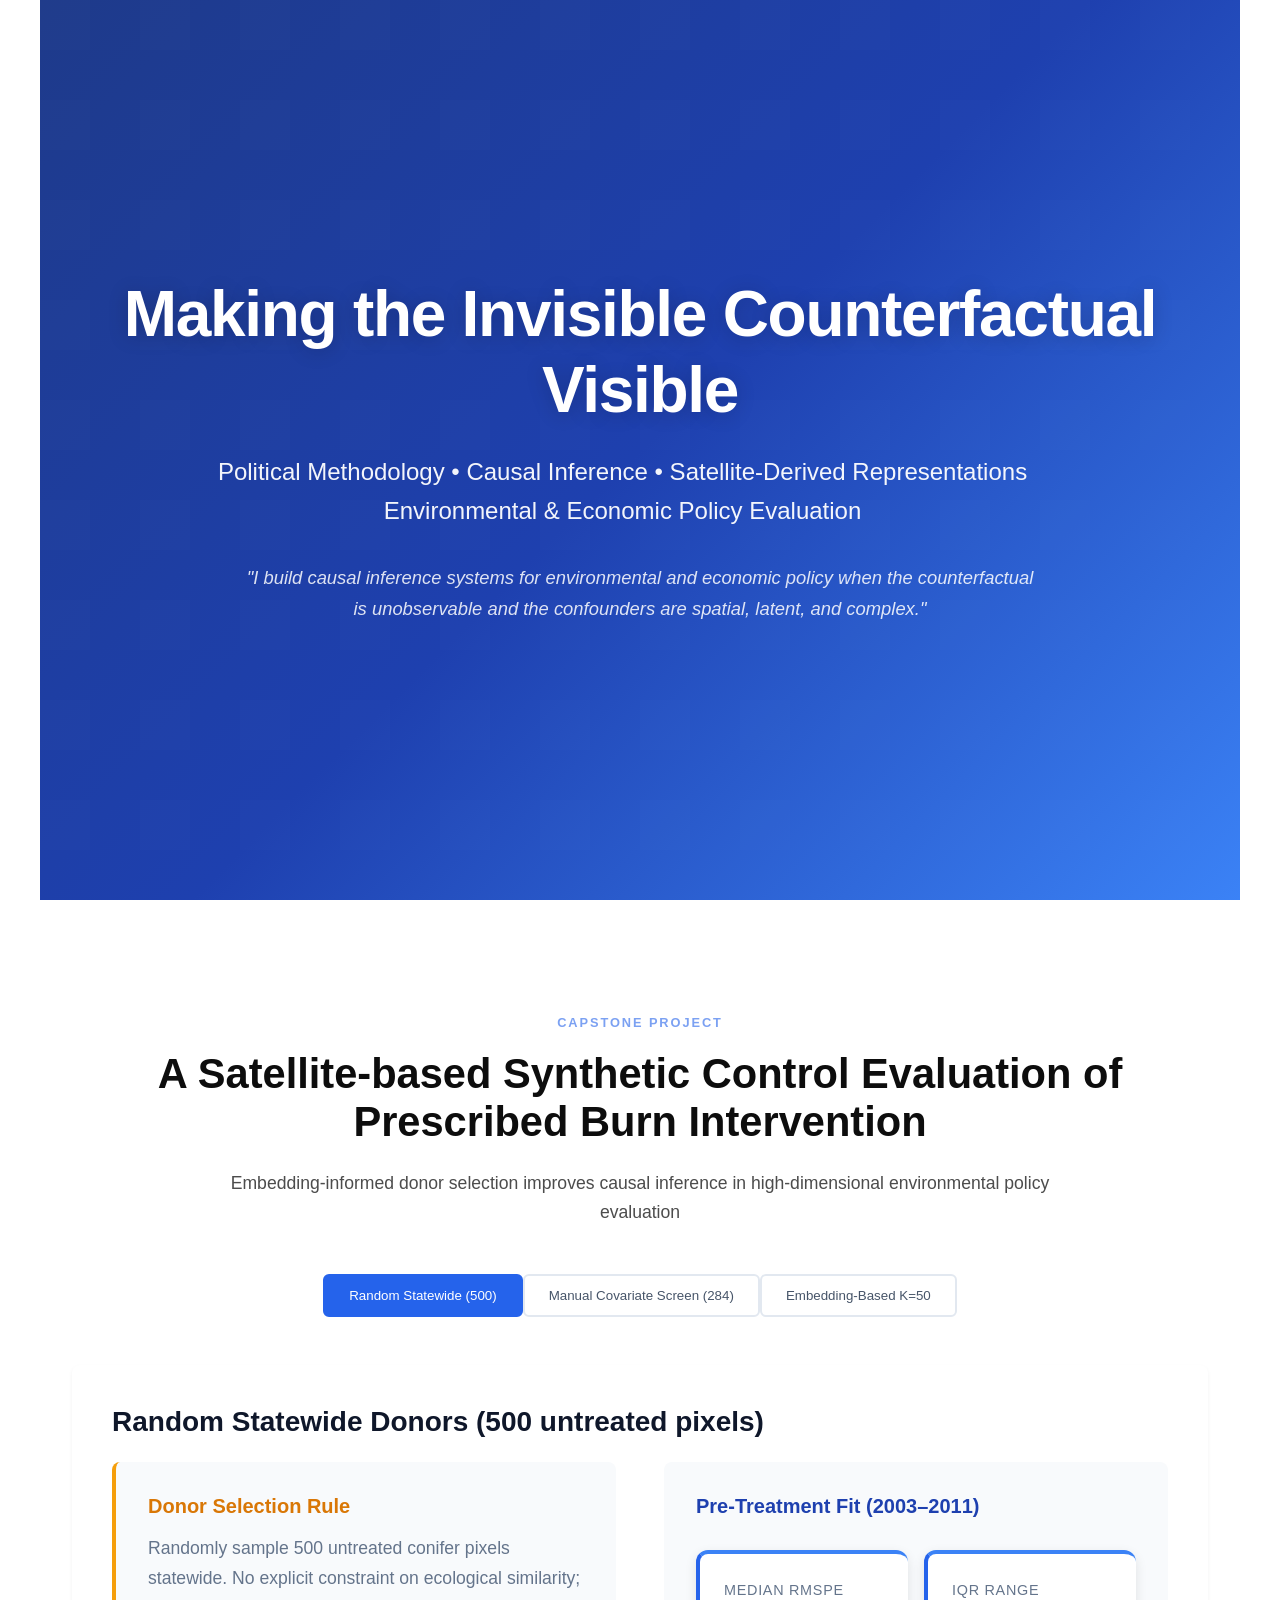
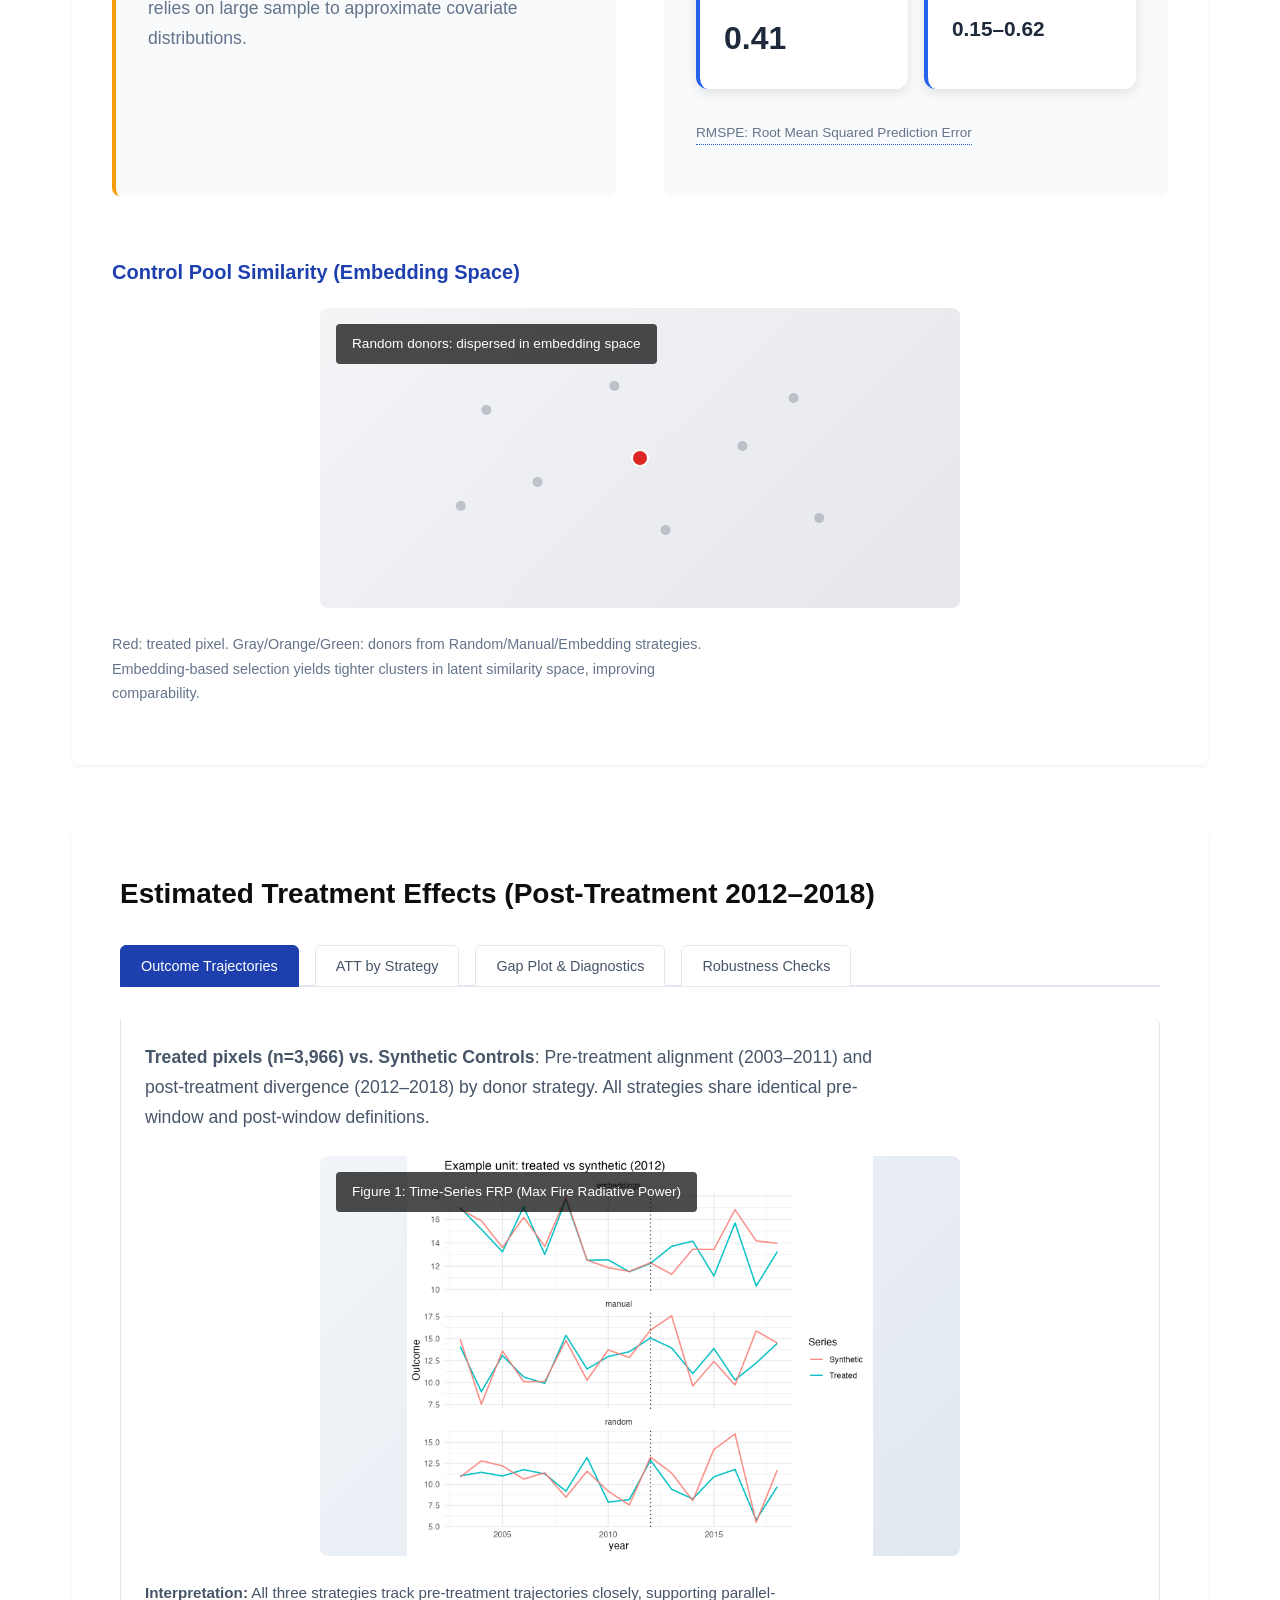
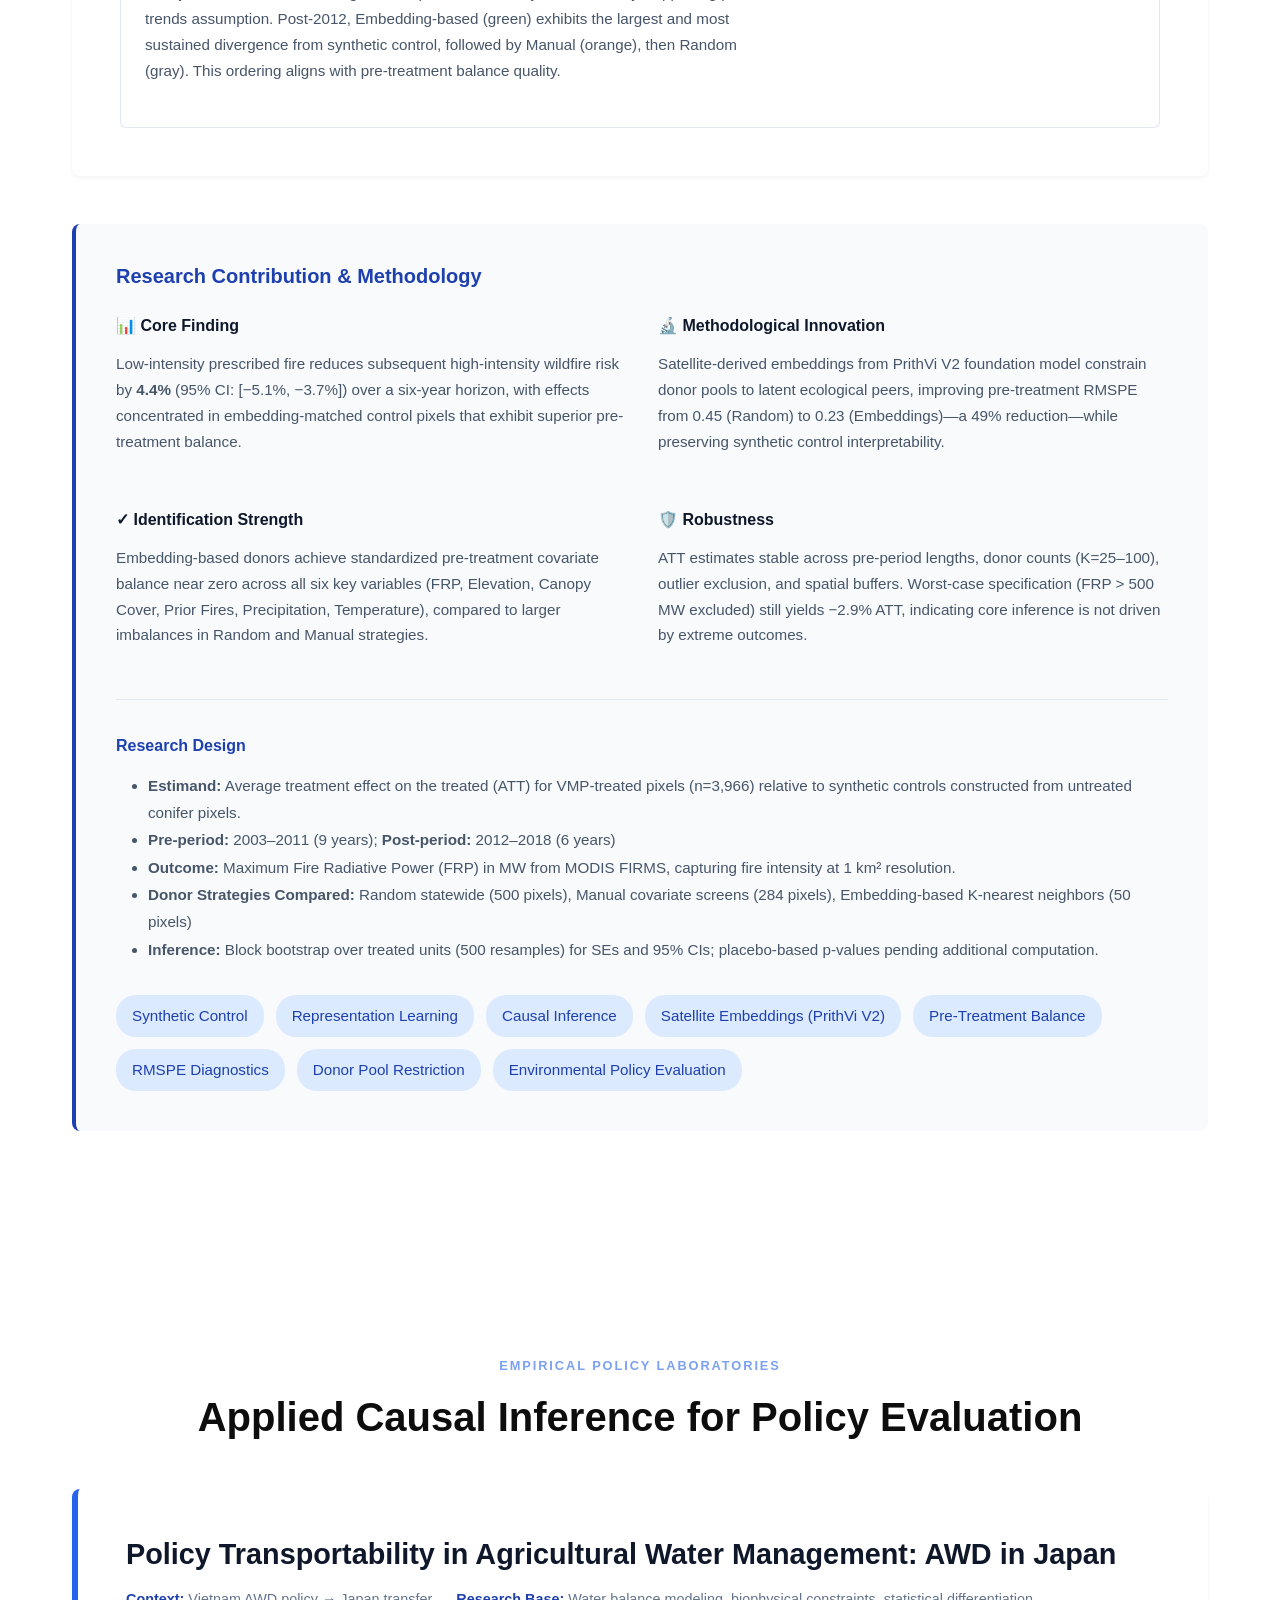
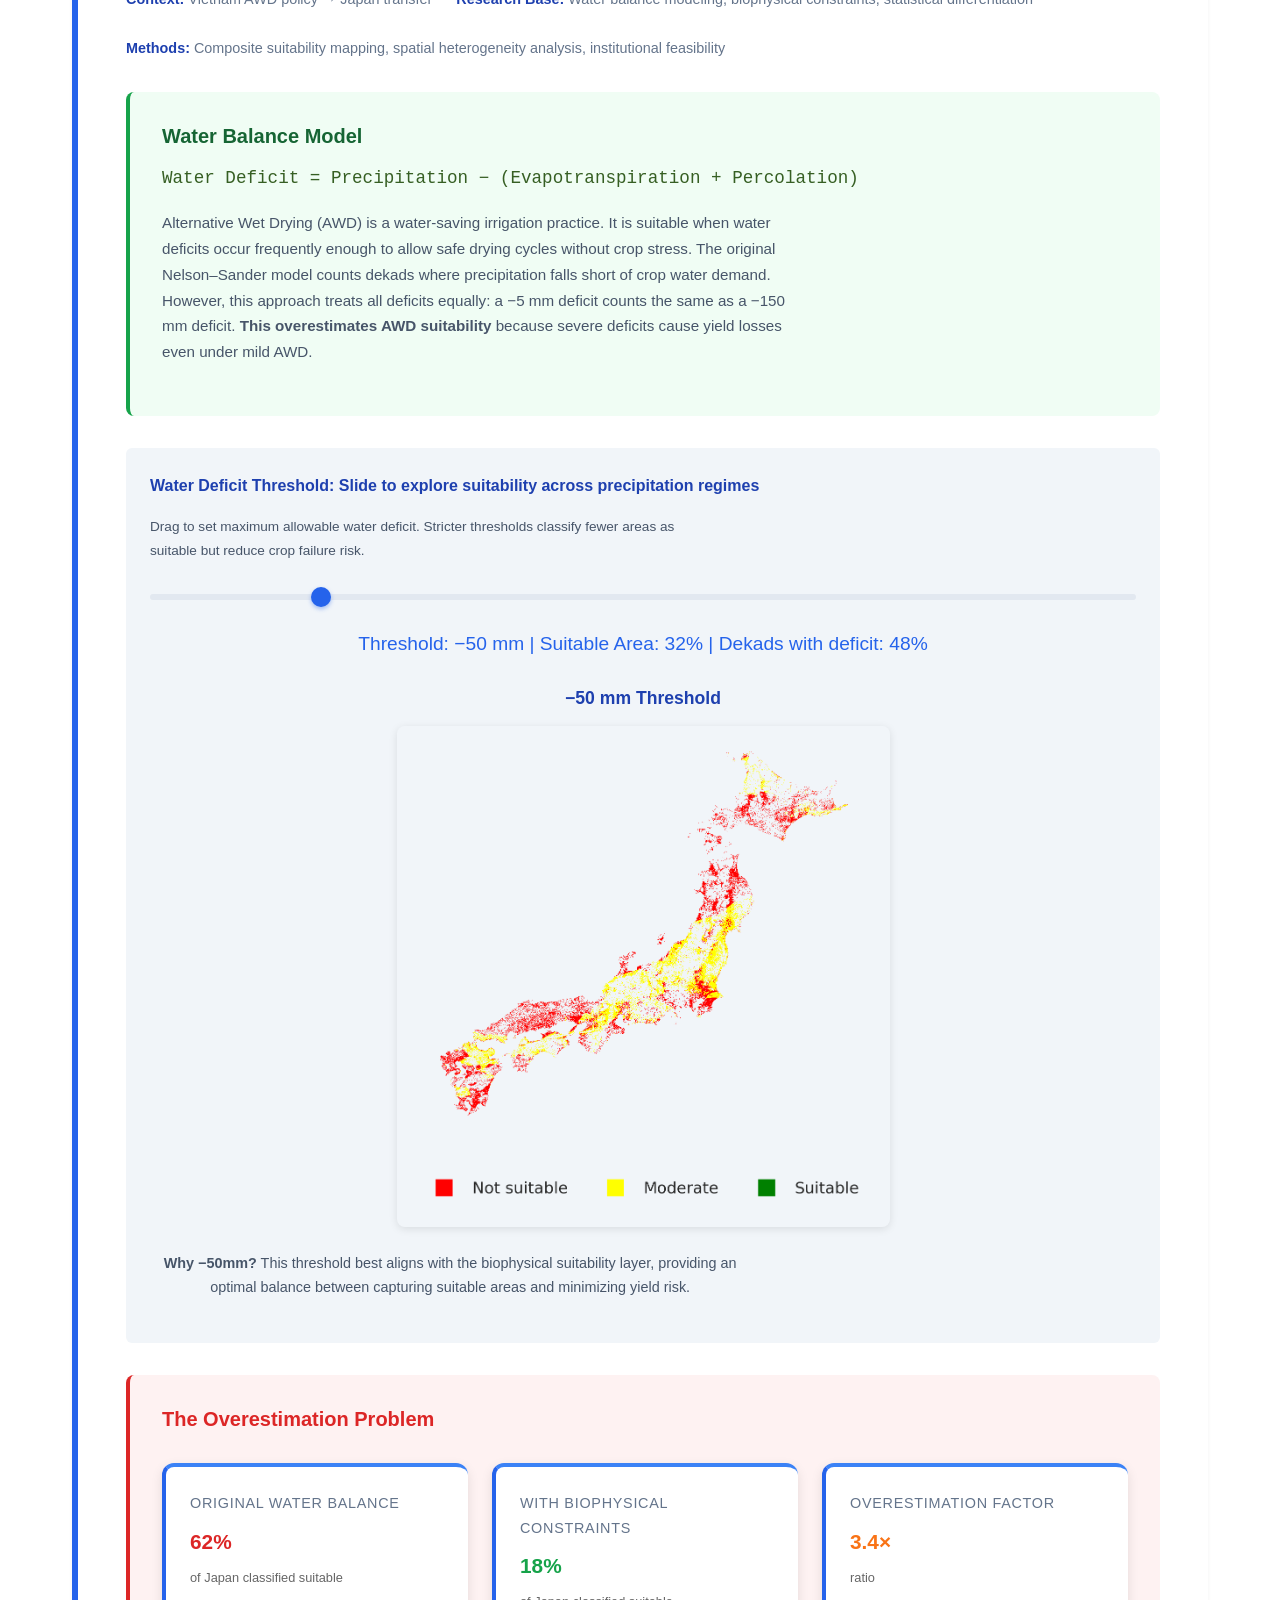
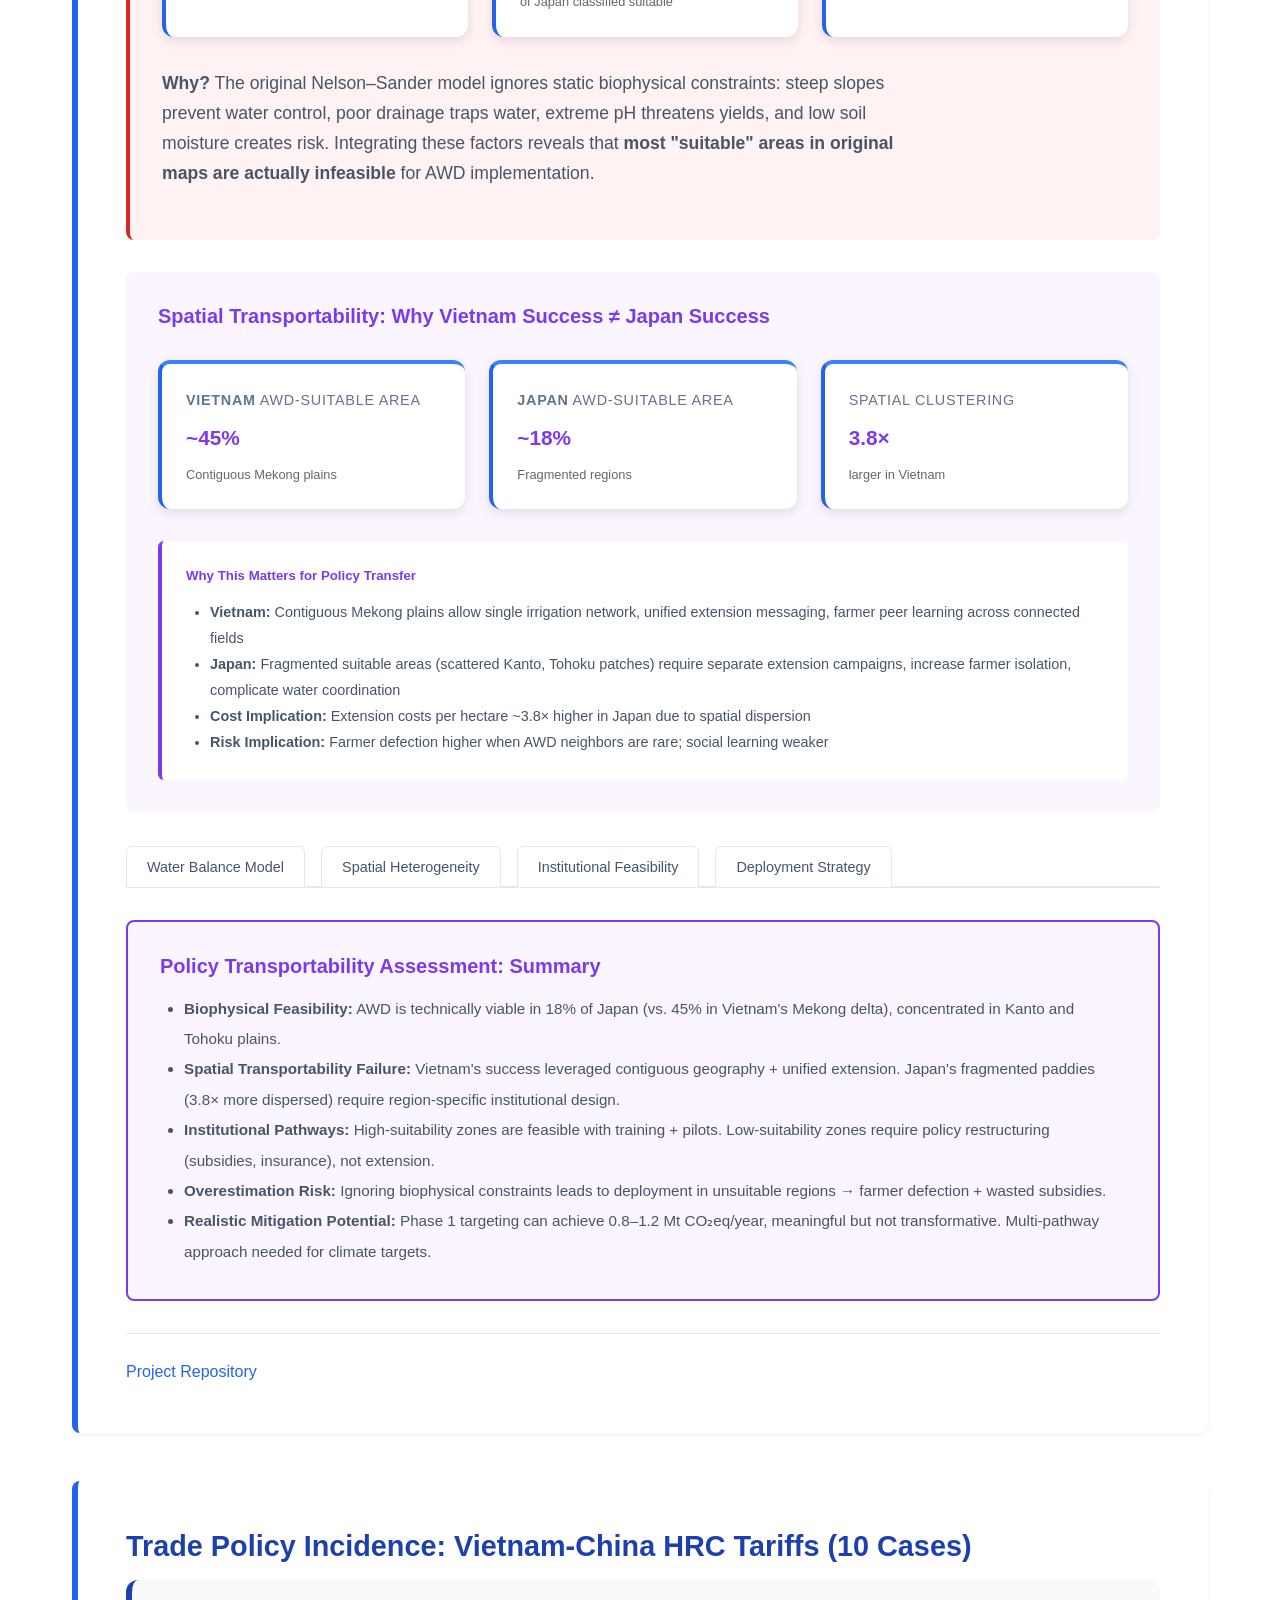
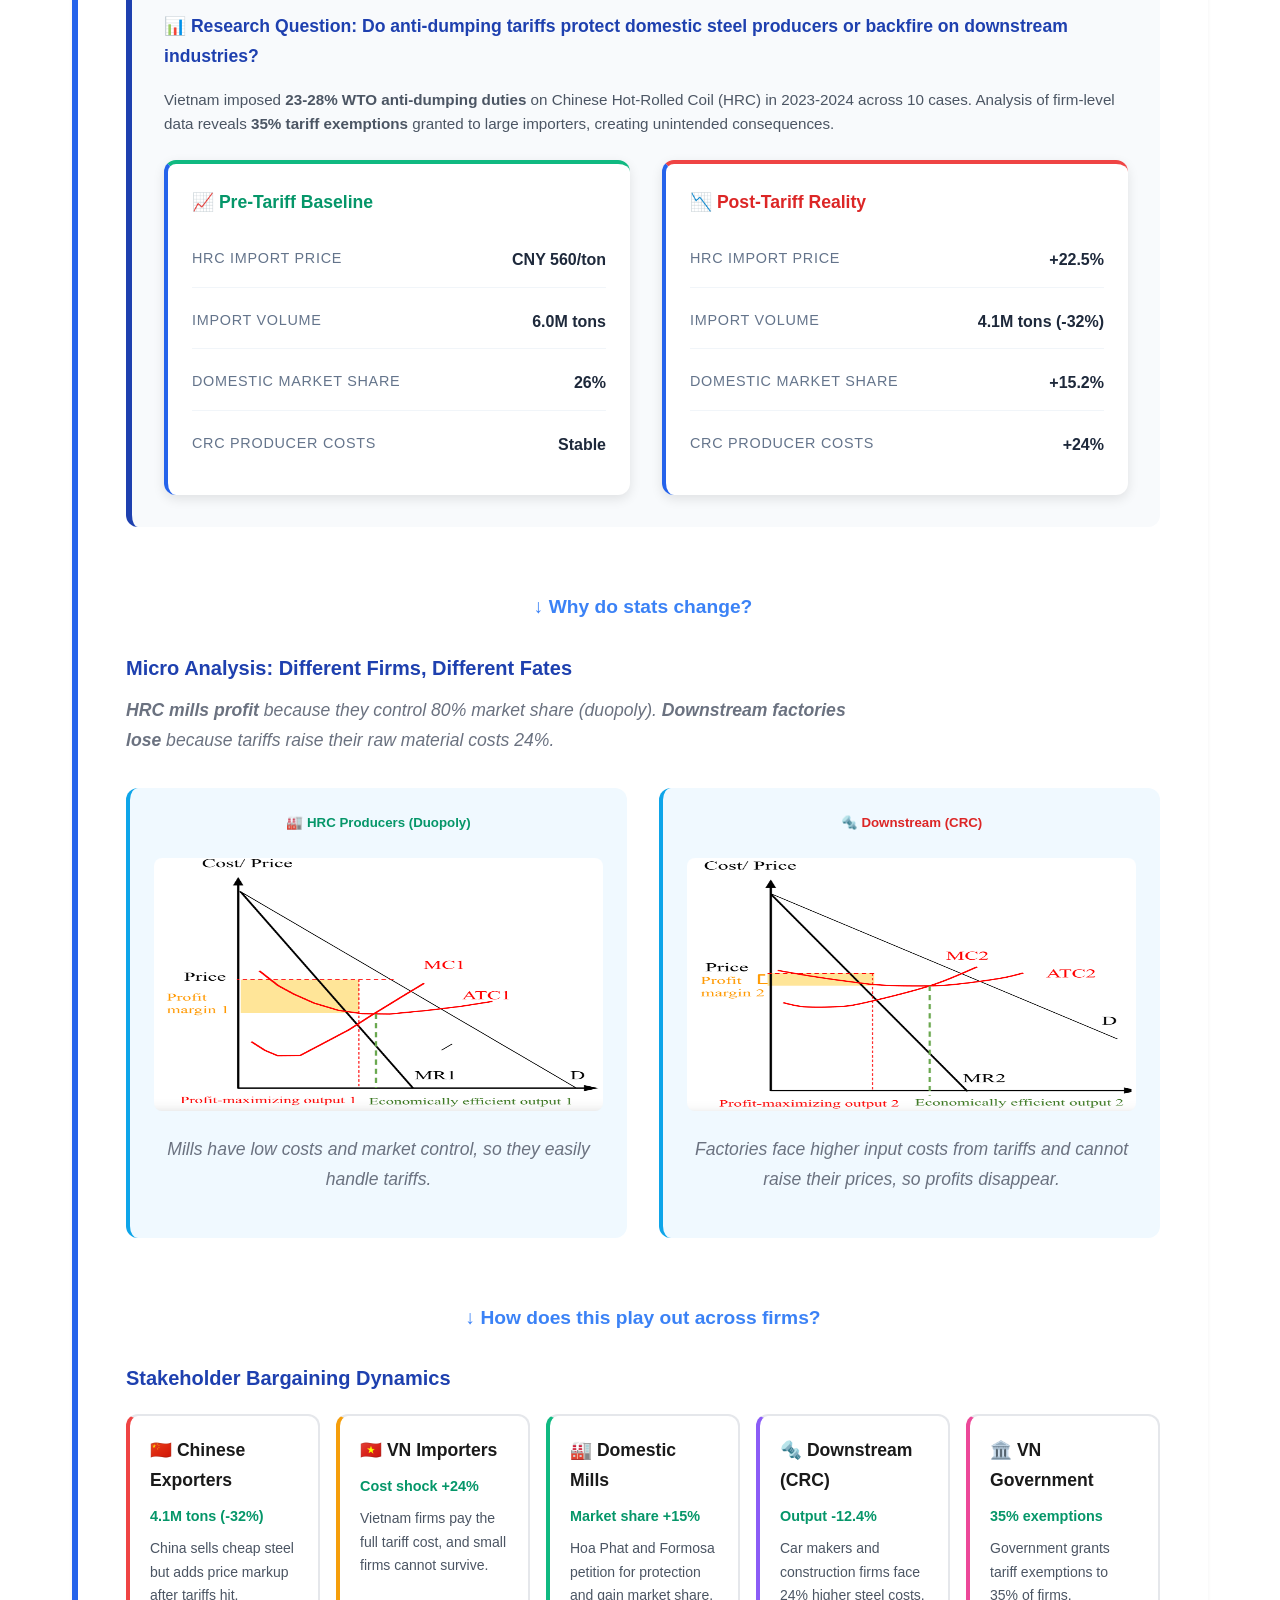
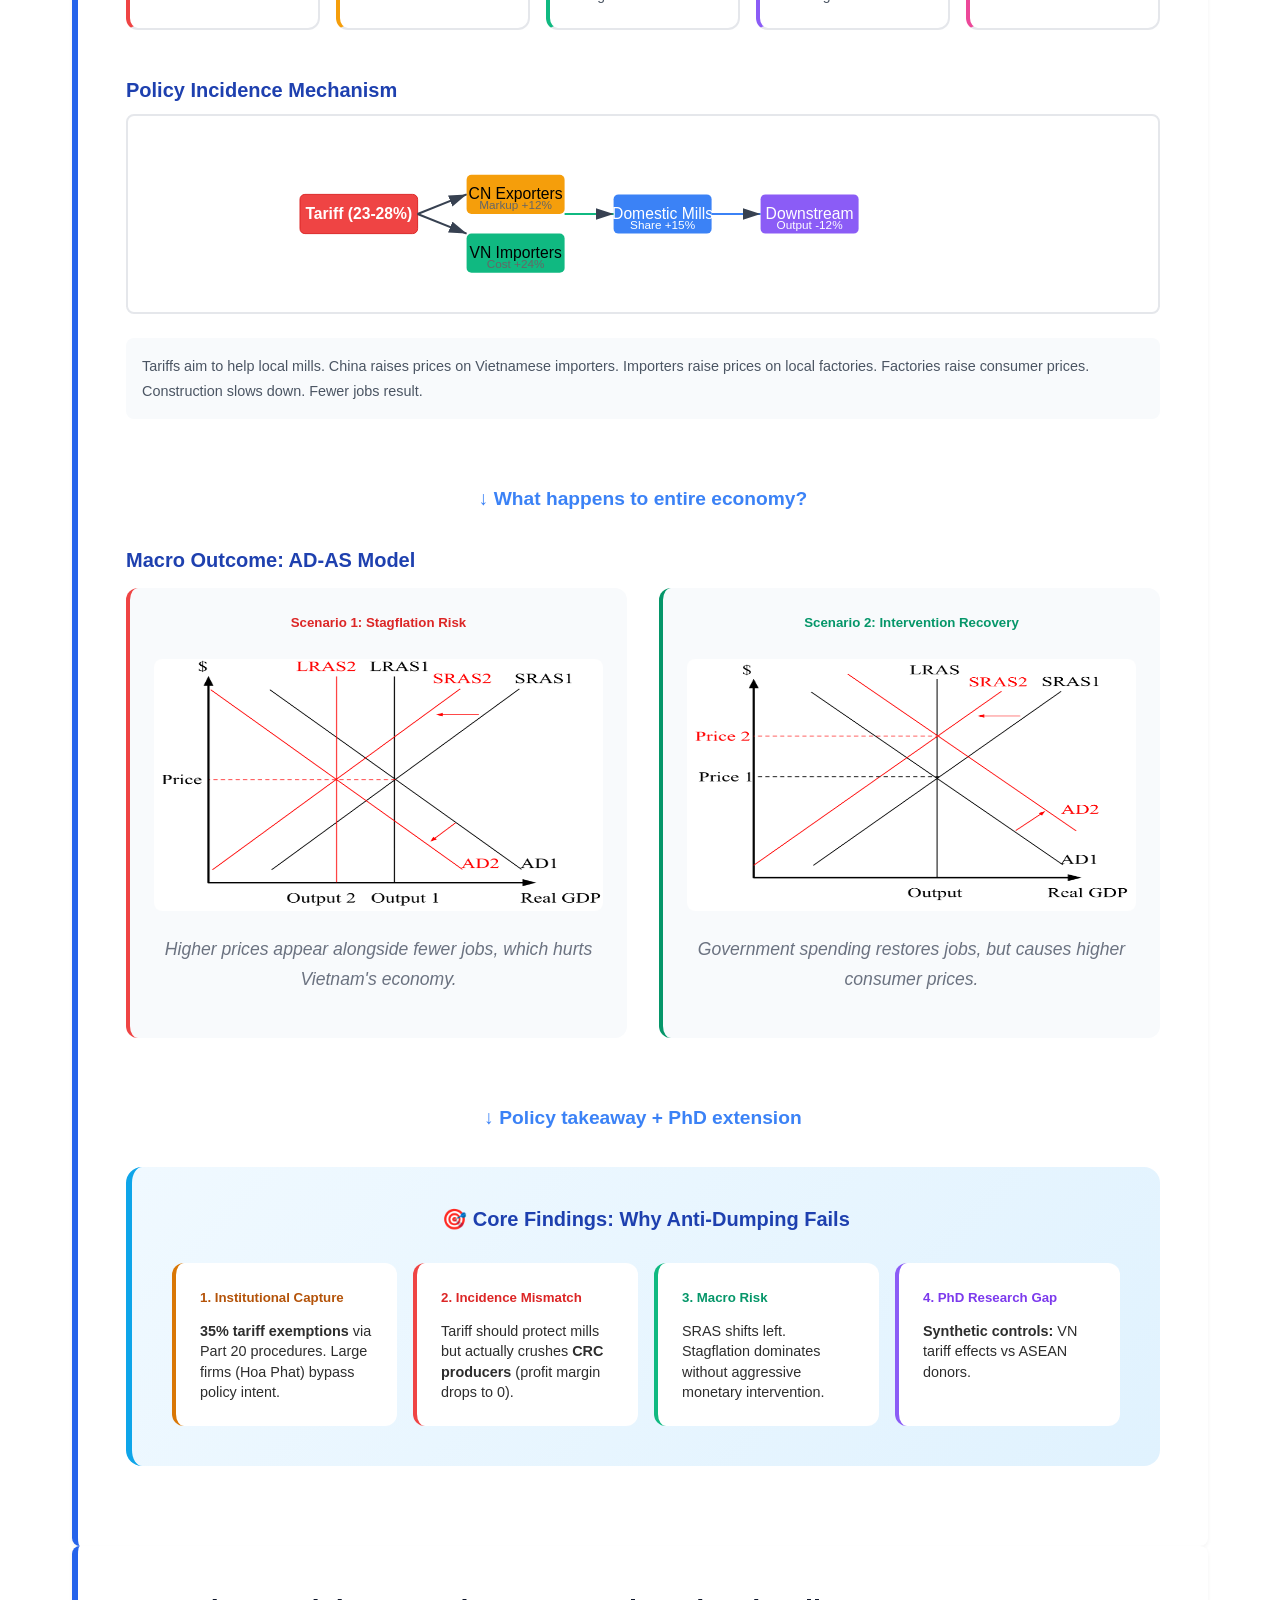
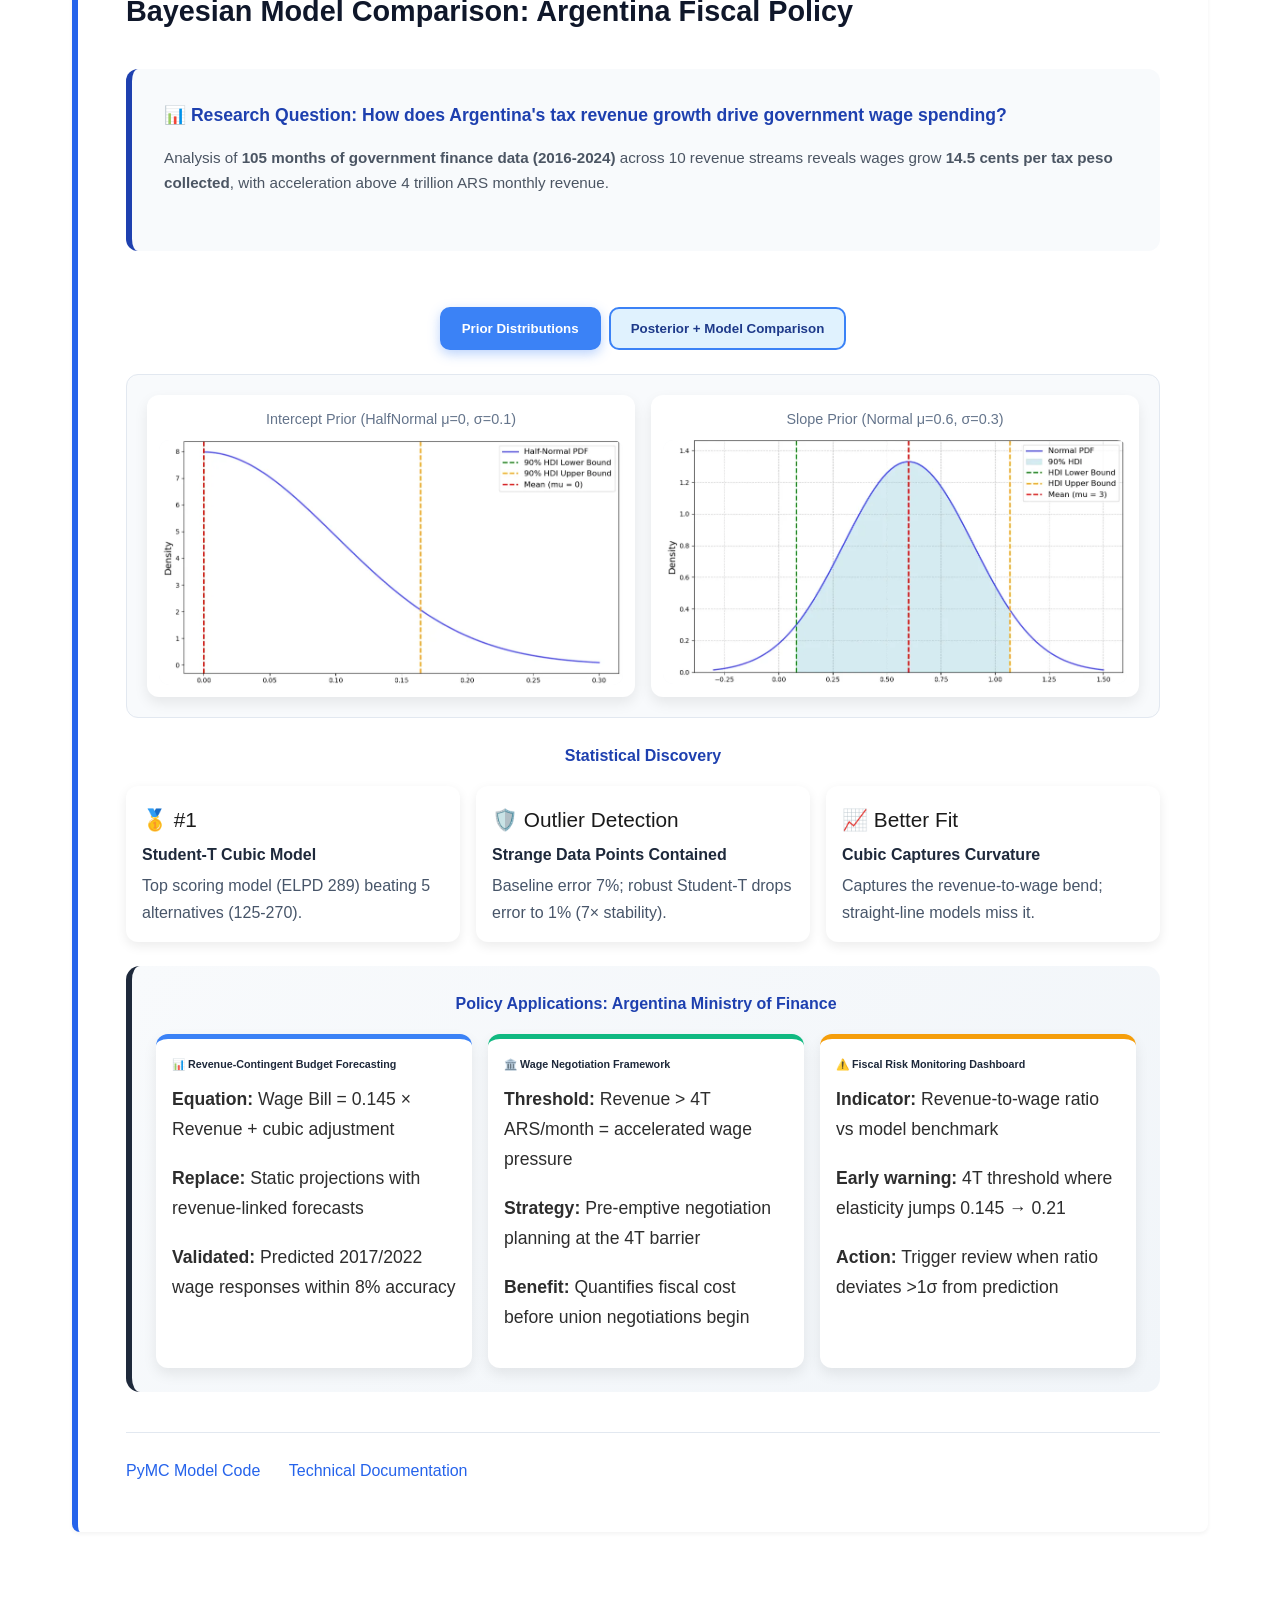
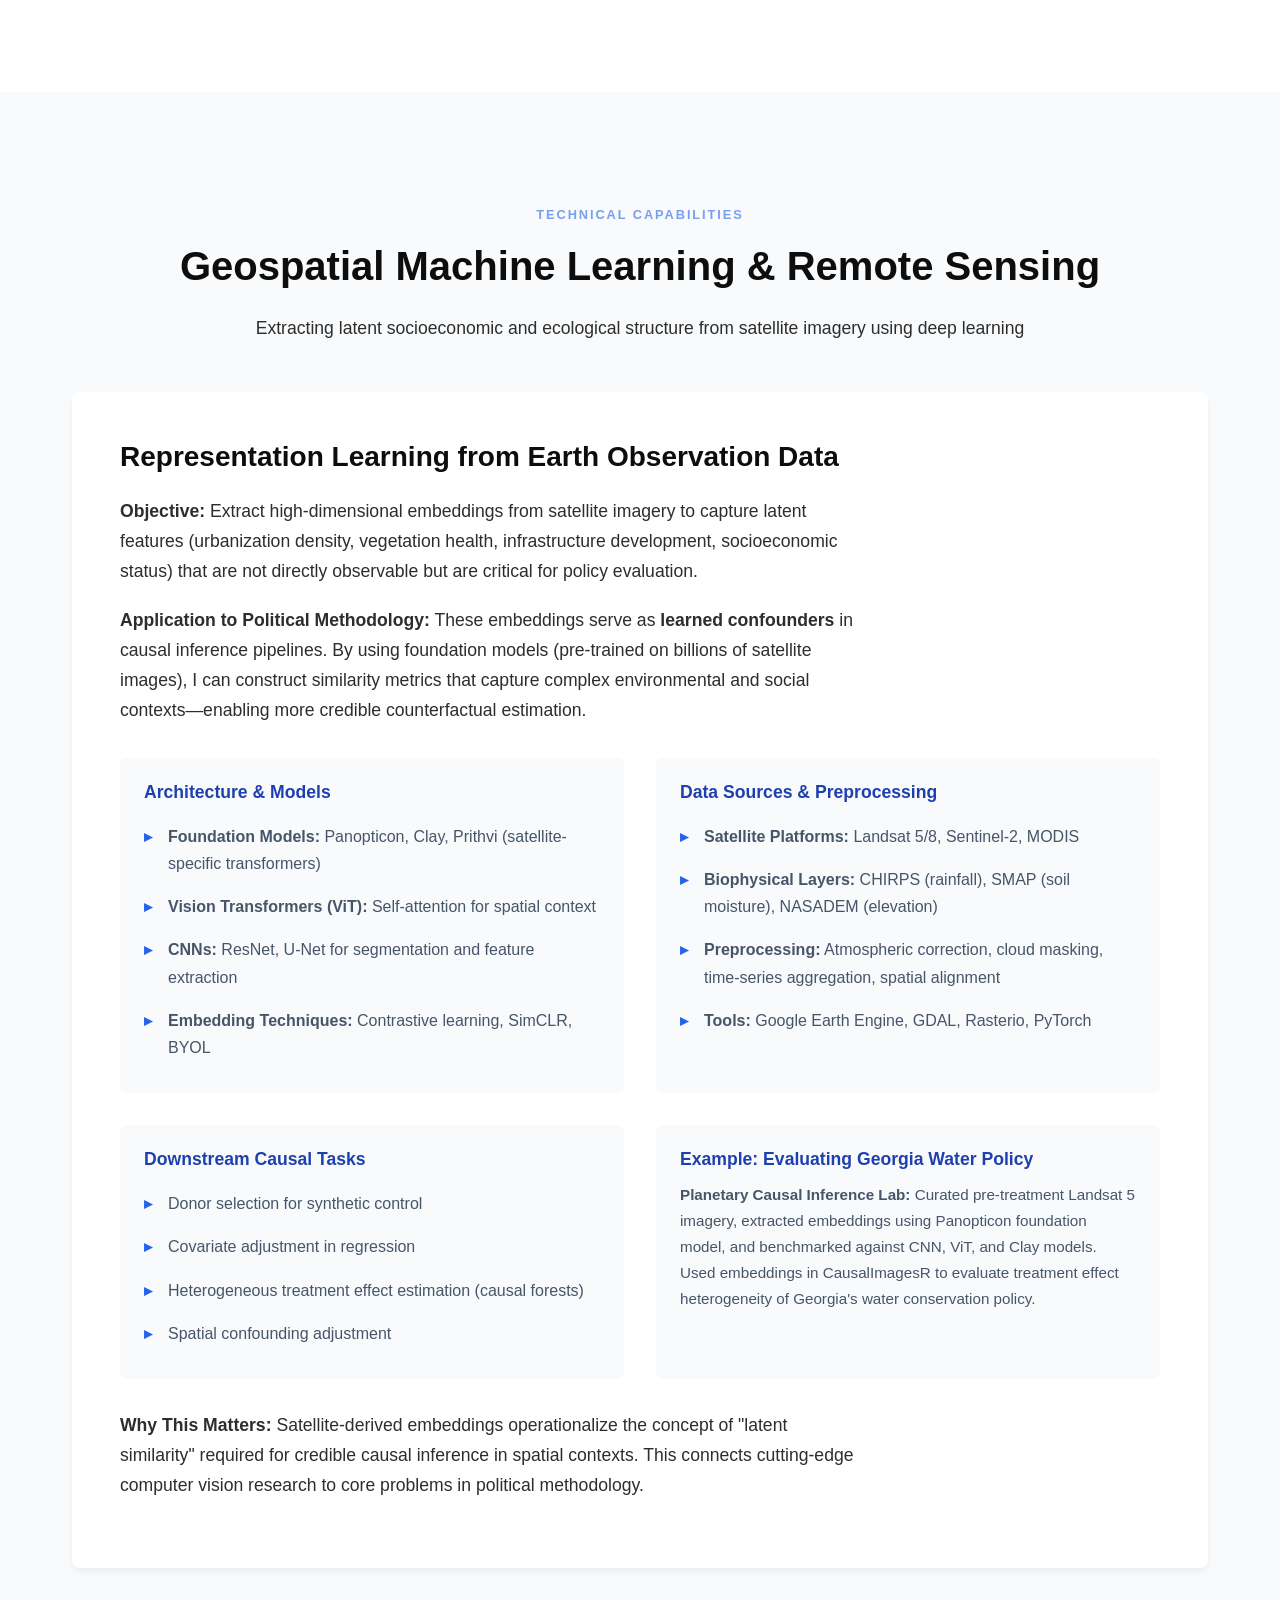
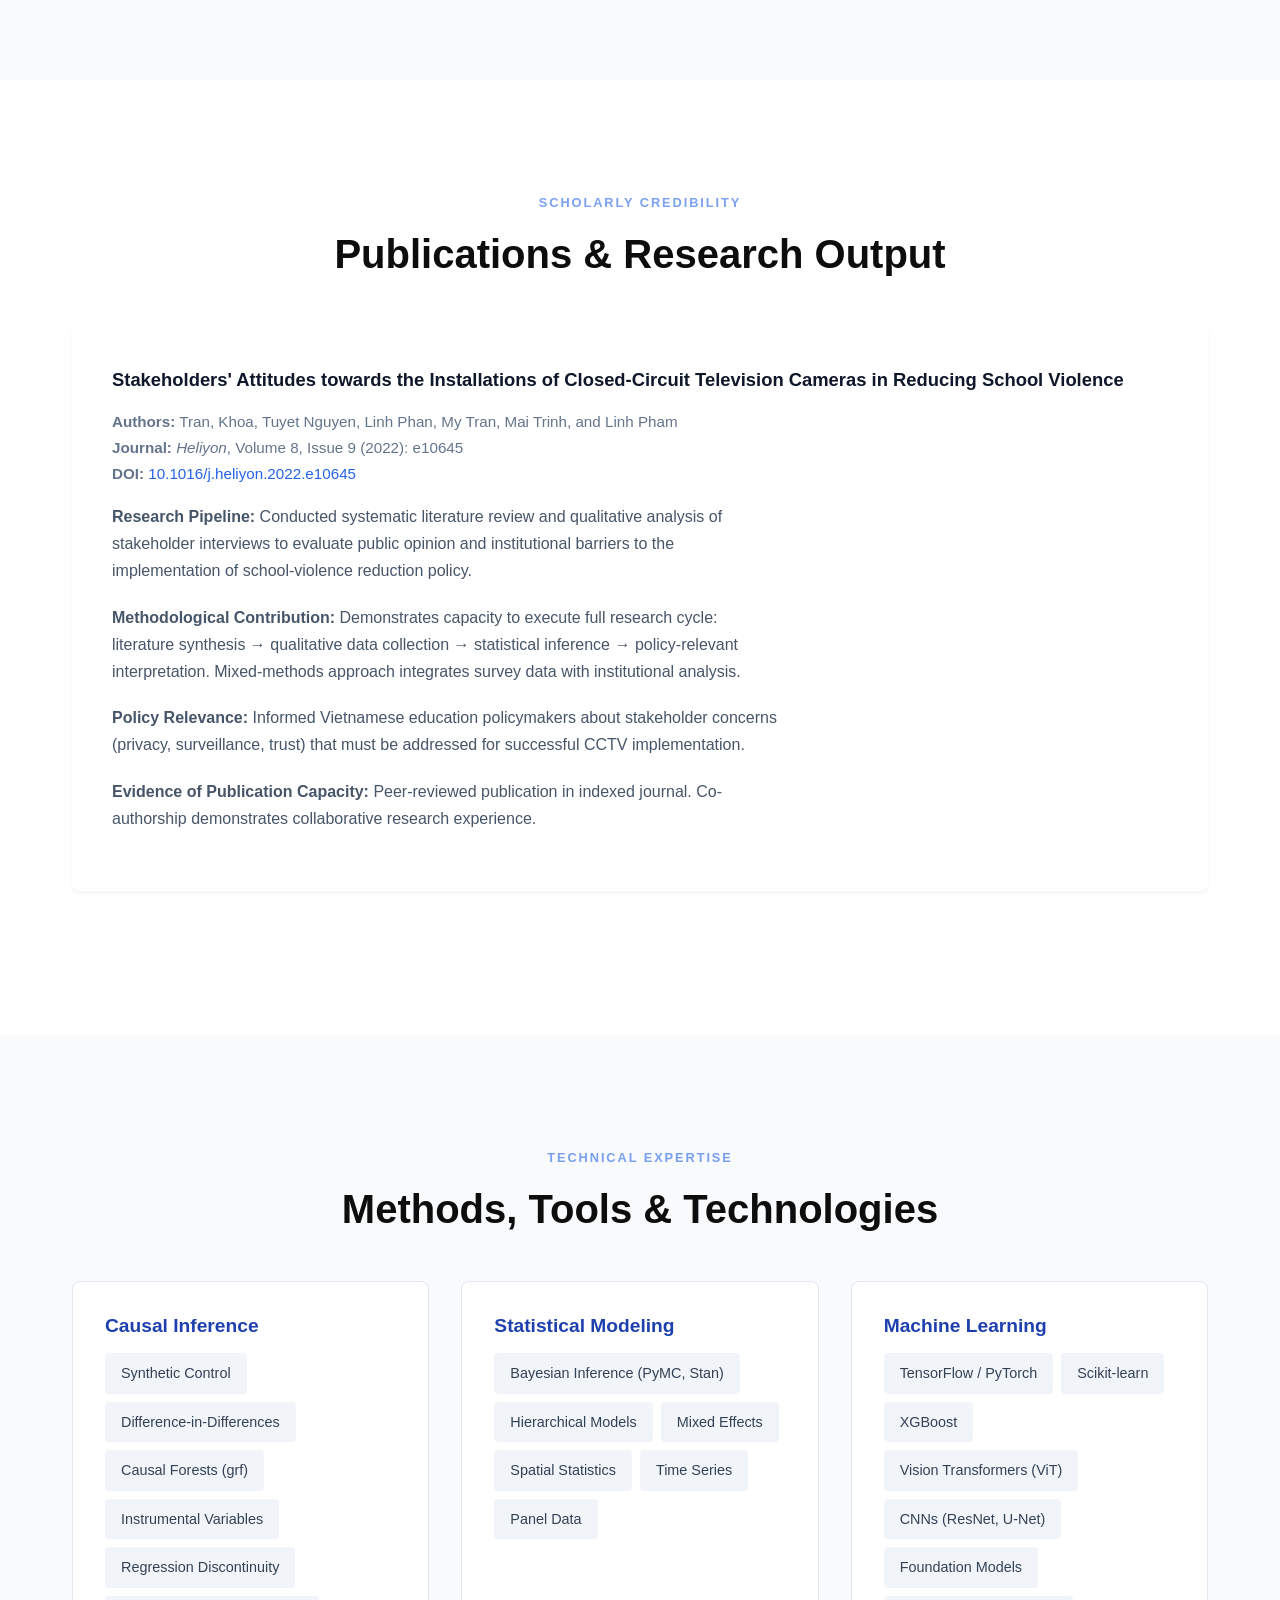
==== index.html @ 49e417f1 "Revise model names and ELPD details in index.html Updated model names and ELPD scores for clarity." ====
<!DOCTYPE html>
<html lang="en">
<head>
    <meta charset="UTF-8">
    <meta name="viewport" content="width=device-width, initial-scale=1.0">
    <title>My Tran | Political Methodology & Causal Inference</title>
    <style>
        /* ═══════════════════════════════════════════════════════════════ */
        /* GLOBAL RESET & TYPOGRAPHY */
        /* ═══════════════════════════════════════════════════════════════ */
        * { margin: 0; padding: 0; box-sizing: border-box; }
        
        body {
            font-family: 'Helvetica Neue', -apple-system, BlinkMacSystemFont, 'Segoe UI', Arial, sans-serif;
            line-height: 1.7;
            color: #1a1a1a;
            background: #ffffff;
            overflow-x: hidden;
        }
        
        h1, h2, h3, h4 {
            font-weight: 600;
            line-height: 1.2;
            color: #0d0d0d;
        }
        
        h1 { font-size: 3.5rem; letter-spacing: -0.02em; }
        h2 { font-size: 2.5rem; margin-bottom: 1.5rem; }
        h3 { font-size: 1.75rem; margin-bottom: 1rem; }
        h4 { font-size: 1.25rem; margin-bottom: 0.75rem; }
        
        p { 
            font-size: 1.1rem; 
            margin-bottom: 1.2rem; 
            color: #2d2d2d;
            max-width: 75ch;
        }
        
        a {
            color: #2563eb;
            text-decoration: none;
            border-bottom: 1px solid transparent;
            transition: border-color 0.2s;
        }
        
        a:hover { border-bottom-color: #2563eb; }
        
        /* ═══════════════════════════════════════════════════════════════ */
        /* HERO SECTION - FULL SCREEN IMPACT */
        /* ═══════════════════════════════════════════════════════════════ */
        .hero {
            height: 100vh;
            background: linear-gradient(135deg, #1e3a8a 0%, #1e40af 50%, #3b82f6 100%);
            display: flex;
            align-items: center;
            justify-content: center;
            position: relative;
            overflow: hidden;
        }
        
        .hero::before {
            content: '';
            position: absolute;
            top: 0;
            left: 0;
            right: 0;
            bottom: 0;
            background: url('data:image/svg+xml,<svg width="100" height="100" xmlns="http://www.w3.org/2000/svg"><rect fill="rgba(255,255,255,0.03)" width="50" height="50"/></svg>') repeat;
            opacity: 0.3;
        }
        
        .hero-content {
            text-align: center;
            color: white;
            z-index: 2;
            padding: 2rem;
            max-width: 1100px;
        }
        
        .hero h1 {
            font-size: 4rem;
            color: white;
            margin-bottom: 1.5rem;
            text-shadow: 0 2px 20px rgba(0,0,0,0.2);
            animation: fadeInUp 0.8s ease-out;
        }
        
        .hero .subtitle {
            font-size: 1.5rem;
            font-weight: 300;
            color: rgba(255,255,255,0.95);
            margin-bottom: 2rem;
            line-height: 1.6;
            animation: fadeInUp 1s ease-out;
        }
        
        .hero .mission {
            font-size: 1.15rem;
            font-style: italic;
            color: rgba(255,255,255,0.85);
            max-width: 800px;
            margin: 0 auto;
            animation: fadeInUp 1.2s ease-out;
        }
        
        @keyframes fadeInUp {
            from {
                opacity: 0;
                transform: translateY(30px);
            }
            to {
                opacity: 1;
                transform: translateY(0);
            }
        }
        
        /* ═══════════════════════════════════════════════════════════════ */
        /* SECTION LAYOUT */
        /* ═══════════════════════════════════════════════════════════════ */
        section {
            padding: 7rem 2rem;
            max-width: 1200px;
            margin: 0 auto;
        }
        
        section.alt-bg {
            background: #f8fafc;
            max-width: 100%;
            padding: 7rem 2rem;
        }
        
        .section-inner {
            max-width: 1200px;
            margin: 0 auto;
        }
        
        .section-header {
            max-width: 1100px;
            width: 100%;
            text-align: center;
        }
        .section-label {
            font-size: 0.9rem;
            text-transform: uppercase;
            letter-spacing: 0.1em;
            color: #2563eb;
            font-weight: 600;
            margin-bottom: 0.5rem;
        }
        
        /* ═══════════════════════════════════════════════════════════════ */
        /* CAPSTONE PROJECT - CENTERPIECE */
        /* ═══════════════════════════════════════════════════════════════ */
        /* Full-width background layer */
        .capstone.alt-bg {
            width: 100%;
            background: white;
            
            padding: 7rem 0;
        }
        
        /* Centered content column */
        .section-inner {
            max-width: 1200px;
            margin: 0 auto;
            padding: 0 2rem;
        }
        
        /* Centered header block */
        .section-header {
            max-width: 1100px;
            margin: 0 auto 3rem auto;
            text-align: center;
        }

        
        .section-label {
            letter-spacing: 0.15em;
            font-size: 0.8rem;
            text-transform: uppercase;
            opacity: 0.6;
            margin-bottom: 1rem;
        }
        
        .capstone-title {
            font-size: 2.6rem;
            line-height: 1.15;
            margin-bottom: 1.5rem;
        }
        
        .capstone-subtitle {
            font-size: 1.1rem;
            line-height: 1.6;
            max-width: 900px;
            margin: 0 auto;
            opacity: 0.85;
        }

        
        .comparison-grid {
            display: grid;
            grid-template-columns: 1fr 1fr;
            gap: 3rem;
            margin-bottom: 4rem;
        }
        
        .comparison-panel {
            background: white;
            border-radius: 8px;
            padding: 2.5rem;
            box-shadow: 0 4px 6px rgba(0,0,0,0.05), 0 10px 15px rgba(0,0,0,0.1);
        }
        
        .comparison-panel h3 {
            font-size: 1.5rem;
            margin-bottom: 1.5rem;
            color: #0f172a;
        }
        
        .comparison-panel.status-quo {
            border-left: 4px solid #dc2626;
        }
        
        .comparison-panel.innovation {
            border-left: 4px solid #16a34a;
        }
        
        .panel-image {
            width: 100%;
            height: 300px;
            background: linear-gradient(135deg, #e2e8f0 0%, #cbd5e1 100%);
            border-radius: 6px;
            display: flex;
            align-items: center;
            justify-content: center;
            margin-bottom: 1.5rem;
            color: #64748b;
            font-style: italic;
        }
        
        .panel-caption {
            font-size: 1rem;
            color: #475569;
            line-height: 1.6;
        }
        
        .capstone-narrative {
            background: white;
            padding: 3rem;
            border-radius: 8px;
            box-shadow: 0 2px 4px rgba(0,0,0,0.05);
        }
        
        .narrative-section {
            margin-bottom: 2.5rem;
        }
        
        .narrative-section h4 {
            color: #1e40af;
            font-size: 1.3rem;
            margin-bottom: 1rem;
        }
        
        .narrative-section p {
            color: #334155;
            line-height: 1.8;
        }
        
        .narrative-section ul {
            margin-left: 2rem;
            color: #334155;
        }
        
        .narrative-section li {
            margin-bottom: 0.5rem;
        }
        
        .methodology-keywords {
            display: flex;
            flex-wrap: wrap;
            gap: 0.75rem;
            margin-top: 1rem;
        }
        
        .keyword {
            background: #dbeafe;
            color: #1e40af;
            padding: 0.5rem 1rem;
            border-radius: 20px;
            font-size: 0.95rem;
            font-weight: 500;
        }
        
        /* ═══════════════════════════════════════════════════════════════ */
        /* METHODS STACK */
        /* ═══════════════════════════════════════════════════════════════ */
        .methods-grid {
            display: grid;
            grid-template-columns: repeat(auto-fit, minmax(320px, 1fr));
            gap: 2rem;
            margin-top: 3rem;
        }
        
        .method-card {
            background: #f8fafc;
            padding: 2rem;
            border-radius: 8px;
            border: 1px solid #e2e8f0;
            transition: transform 0.2s, box-shadow 0.2s;
        }
        
        .method-card:hover {
            transform: translateY(-4px);
            box-shadow: 0 10px 20px rgba(0,0,0,0.1);
        }
        
        .method-card h4 {
            color: #1e40af;
            margin-bottom: 0.75rem;
        }
        
        .method-card .problem {
            font-size: 0.95rem;
            color: #64748b;
            font-style: italic;
            margin-top: 0.75rem;
            padding-top: 0.75rem;
            border-top: 1px solid #e2e8f0;
        }
        
        /* ═══════════════════════════════════════════════════════════════ */
        /* POLICY LABORATORIES */
        /* ═══════════════════════════════════════════════════════════════ */
        .lab-card {
            background: white;
            padding: 3rem;
            margin-bottom: 3rem;
            border-radius: 8px;
            box-shadow: 0 2px 4px rgba(0,0,0,0.05);
            border-left: 6px solid #2563eb;
        }
        
        .lab-card h3 {
            font-size: 1.8rem;
            margin-bottom: 1rem;
            color: #0f172a;
        }
        
        .lab-meta {
            display: flex;
            gap: 1.5rem;
            margin-bottom: 1.5rem;
            flex-wrap: wrap;
        }
        
        .lab-meta-item {
            font-size: 0.9rem;
            color: #64748b;
        }
        
        .lab-meta-item strong {
            color: #1e40af;
            font-weight: 600;
        }
        
        .lab-content {
            display: grid;
            gap: 1.5rem;
        }
        
        .lab-content p {
            margin-bottom: 0.5rem;
        }
        
        .lab-links {
            margin-top: 1.5rem;
            padding-top: 1.5rem;
            border-top: 1px solid #e2e8f0;
        }
        
        .lab-links a {
            margin-right: 1.5rem;
            font-weight: 500;
        }
        
        /* ═══════════════════════════════════════════════════════════════ */
        /* TECHNICAL ML SECTION */
        /* ═══════════════════════════════════════════════════════════════ */
        .ml-showcase {
            background: white;
            padding: 3rem;
            border-radius: 8px;
            box-shadow: 0 4px 6px rgba(0,0,0,0.05);
        }
        
        .ml-showcase h3 {
            margin-bottom: 1.5rem;
        }
        
        .ml-grid {
            display: grid;
            grid-template-columns: 1fr 1fr;
            gap: 2rem;
            margin-top: 2rem;
        }
        
        .ml-detail {
            padding: 1.5rem;
            background: #f8fafc;
            border-radius: 6px;
        }
        
        .ml-detail h4 {
            font-size: 1.1rem;
            margin-bottom: 0.75rem;
            color: #1e40af;
        }
        
        .tech-list {
            list-style: none;
            padding-left: 0;
        }
        
        .tech-list li {
            padding: 0.5rem 0;
            color: #475569;
            position: relative;
            padding-left: 1.5rem;
        }
        
        .tech-list li::before {
            content: '▸';
            position: absolute;
            left: 0;
            color: #2563eb;
            font-weight: bold;
        }
        
        /* ═══════════════════════════════════════════════════════════════ */
        /* PUBLICATIONS */
        /* ═══════════════════════════════════════════════════════════════ */
        .publication {
            background: white;
            padding: 2.5rem;
            border-radius: 8px;
            box-shadow: 0 2px 4px rgba(0,0,0,0.05);
            margin-bottom: 2rem;
        }
        
        .publication h4 {
            font-size: 1.15rem;
            color: #0f172a;
            margin-bottom: 1rem;
            line-height: 1.5;
        }
        
        .pub-meta {
            font-size: 0.95rem;
            color: #64748b;
            margin-bottom: 1rem;
        }
        
        .pub-description {
            font-size: 1rem;
            color: #475569;
            line-height: 1.7;
        }
        
        /* ═══════════════════════════════════════════════════════════════ */
        /* SKILLS SECTION */
        /* ═══════════════════════════════════════════════════════════════ */
        .skills-grid {
            display: grid;
            grid-template-columns: repeat(auto-fit, minmax(280px, 1fr));
            gap: 2rem;
            margin-top: 2rem;
        }
        
        .skill-category {
            background: white;
            padding: 2rem;
            border-radius: 8px;
            border: 1px solid #e2e8f0;
        }
        
        .skill-category h4 {
            color: #1e40af;
            margin-bottom: 1rem;
            font-size: 1.2rem;
        }
        
        .skill-tags {
            display: flex;
            flex-wrap: wrap;
            gap: 0.5rem;
        }
        
        .skill-tag {
            background: #f1f5f9;
            color: #334155;
            padding: 0.5rem 1rem;
            border-radius: 4px;
            font-size: 0.9rem;
        }
        
        /* ═══════════════════════════════════════════════════════════════ */
        /* CONTACT & FOOTER */
        /* ═══════════════════════════════════════════════════════════════ */
        .contact {
            text-align: center;
            padding: 5rem 2rem;
            background: linear-gradient(135deg, #0f172a 0%, #1e293b 100%);
            color: white;
        }
        
        .contact h2 {
            color: white;
            margin-bottom: 2rem;
        }
        
        .contact p {
            color: rgba(255,255,255,0.9);
            margin: 0 auto 2rem;
        }
        
        .contact-links {
            display: flex;
            gap: 2rem;
            justify-content: center;
            flex-wrap: wrap;
        }
        
        .contact-links a {
            color: white;
            font-size: 1.1rem;
            padding: 0.75rem 2rem;
            background: rgba(255,255,255,0.1);
            border-radius: 6px;
            border: 1px solid rgba(255,255,255,0.2);
            transition: all 0.3s;
        }
        
        .contact-links a:hover {
            background: rgba(255,255,255,0.2);
            border-color: rgba(255,255,255,0.4);
        }
        
        /* ═══════════════════════════════════════════════════════════════ */
        /* RESPONSIVE */
        /* ═══════════════════════════════════════════════════════════════ */
        /* ═══════════════════════════════════════════════════════════════ */
        /* INTERACTIVE COMPONENTS */
        /* ═══════════════════════════════════════════════════════════════ */
        .interactive-toggle {
            display: flex;
            gap: 1rem;
            margin: 2rem 0;
            justify-content: center;
        }
        
        .toggle-btn {
            padding: 0.75rem 1.5rem;
            border: 2px solid #e2e8f0;
            background: white;
            color: #475569;
            border-radius: 6px;
            cursor: pointer;
            font-weight: 500;
            transition: all 0.3s;
        }
        
        .toggle-btn.active {
            background: #2563eb;
            color: white;
            border-color: #2563eb;
        }
        
        .toggle-btn:hover {
            border-color: #2563eb;
        }
        
        .interactive-panel {
            background: white;
            border-radius: 8px;
            padding: 2rem;
            margin: 1.5rem 0;
            box-shadow: 0 2px 4px rgba(0,0,0,0.05);
            display: none;
        }
        
        .interactive-panel.active {
            display: block;
            animation: fadeIn 0.3s ease-in;
        }
        
        @keyframes fadeIn {
            from { opacity: 0; }
            to { opacity: 1; }
        }
        
        .figure-container {
            width: 100%;
            max-width: 640px;     /* limits horizontal size */
            aspect-ratio: 16 / 9; /* keeps it visually balanced */
            height: auto;        /* lets aspect-ratio control height */
        
            background: linear-gradient(135deg, #f1f5f9 0%, #e2e8f0 100%);
            border-radius: 8px;
        
            display: flex;
            align-items: center;
            justify-content: center;
        
            margin: 1.5rem auto; /* centers the figure */
            color: #64748b;
            font-style: italic;
        
            position: relative;
            overflow: hidden;
        }
        .figure-label {
            position: absolute;
            top: 1rem;
            left: 1rem;
            background: rgba(0,0,0,0.7);
            color: white;
            padding: 0.5rem 1rem;
            border-radius: 4px;
            font-size: 0.85rem;
            font-style: normal;
        }
        
        .slider-container {
            margin: 2rem 0;
            padding: 1.5rem;
            background: #f8fafc;
            border-radius: 8px;
        }
        
        .slider-container label {
            display: block;
            font-weight: 600;
            color: #1e40af;
            margin-bottom: 1rem;
        }
        
        input[type="range"] {
            width: 100%;
            height: 6px;
            border-radius: 3px;
            background: #e2e8f0;
            outline: none;
            -webkit-appearance: none;
            margin: 1rem 0;
        }
        
        input[type="range"]::-webkit-slider-thumb {
            -webkit-appearance: none;
            appearance: none;
            width: 20px;
            height: 20px;
            border-radius: 50%;
            background: #2563eb;
            cursor: pointer;
            box-shadow: 0 2px 4px rgba(37,99,235,0.4);
        }
        
        input[type="range"]::-moz-range-thumb {
            width: 20px;
            height: 20px;
            border-radius: 50%;
            background: #2563eb;
            cursor: pointer;
            border: none;
            box-shadow: 0 2px 4px rgba(37,99,235,0.4);
        }
        
        .slider-value {
            display: block;
            text-align: center;
            font-weight: 600;
            color: #2563eb;
            margin-top: 0.5rem;
            font-size: 1.2rem;
        }
        
        .tab-container {
            display: flex;
            gap: 0.5rem;
            margin: 2rem 0;
            flex-wrap: wrap;
            border-bottom: 2px solid #e2e8f0;
        }
        
        .tab-btn {
            padding: 1rem 1.5rem;
            background: none;
            border: none;
            color: #64748b;
            cursor: pointer;
            font-weight: 500;
            border-bottom: 3px solid transparent;
            transition: all 0.3s;
            position: relative;
            bottom: -2px;
        }
        
        .tab-btn:hover {
            color: #1e40af;
        }
        
        .tab-btn.active {
            color: #2563eb;
            border-bottom-color: #2563eb;
        }
        
        .tab-content {
            display: none;
        }
        
        .tab-content.active {
            display: block;
            animation: fadeIn 0.3s ease-in;
        }
        
        .node-map {
            display: grid;
            grid-template-columns: repeat(auto-fit, minmax(140px, 1fr));
            gap: 1.5rem;
            margin: 2rem 0;
        }
        
        .node {
            padding: 1.5rem;
            background: white;
            border: 2px solid #e2e8f0;
            border-radius: 8px;
            text-align: center;
            cursor: pointer;
            transition: all 0.3s;
        }
        
        .node:hover {
            border-color: #2563eb;
            box-shadow: 0 4px 12px rgba(37,99,235,0.2);
            transform: translateY(-2px);
        }
        
        .node.active {
            background: #dbeafe;
            border-color: #2563eb;
        }
        
        .node-label {
            font-weight: 600;
            color: #1e40af;
            margin-bottom: 0.5rem;
        }
        
        .node-description {
            font-size: 0.85rem;
            color: #64748b;
            display: none;
        }
        
        .node.active .node-description {
            display: block;
        }
        
        .stats-row {
            display: grid;
            grid-template-columns: repeat(auto-fit, minmax(200px, 1fr));
            gap: 1.5rem;
            margin: 2rem 0;
        }
        
        .stat-card {
            background: #f8fafc;
            padding: 1.5rem;
            border-radius: 8px;
            border-left: 4px solid #2563eb;
        }
        
        .stat-label {
            font-size: 0.85rem;
            color: #64748b;
            text-transform: uppercase;
            letter-spacing: 0.05em;
            font-weight: 600;
            margin-bottom: 0.5rem;
        }
        
        .stat-value {
            font-size: 1.75rem;
            font-weight: 700;
            color: #1e40af;
        }
        .policy-intro { 
            background: #f8fafc; 
            padding: 2rem; 
            border-radius: 12px; 
            margin-bottom: 2rem;
            border-left: 6px solid #1e40af;
        }
        .HRC-core-grid {
            display: flex !important; 
            flex-wrap: nowrap !important; 
            gap: 1rem !important; 
            justify-content: space-between !important; 
            padding: 0 !important;
            margin: 0 !important;
        }
        .HRC-core-card { 
            flex: 1 !important; 
            min-width: 220px !important;  /* ✅ FIXED */
            max-width: 240px !important;
            background: white; 
            padding: 1.5rem; 
            border-radius: 12px; 
            border-left: 4px solid;
            box-sizing: border-box !important;  /* ✅ ADDED */
        }
        .HRC-core-card p { 
            font-size: 0.9rem; 
            line-height: 1.4; 
            margin: 0; 
            overflow-wrap: break-word;  /* ✅ ADDED */
        }
        
        .stakeholder-grid { 
            display: flex !important; 
            flex-wrap: nowrap !important; 
            gap: 1rem !important; 
            justify-content: space-between !important; 
        }
        .stakeholder-card { 
            flex: 1 !important; 
            min-width: 170px !important; 
            background: white; 
            border: 2px solid #e5e7eb; 
            border-radius: 12px; 
            padding: 1.25rem; 
            border-left: 4px solid;
            box-sizing: border-box;
        }
        
        .blue-container {
            padding: 2.5rem !important;  /* ✅ SIMPLIFIED */
        }
        .stats-comparison {
            display: grid; 
            grid-template-columns: 1fr 1fr; 
            gap: 2rem; 
            margin-top: 1.5rem;
        }
        .stat-card {
            background: white; 
            padding: 1.5rem; 
            border-radius: 12px; 
            box-shadow: 0 4px 12px rgba(0,0,0,0.1);
            border-top: 4px solid #3b82f6;
        }
        .stat-card.no-tariff { border-top-color: #10b981; }
        .stat-card.with-tariff { border-top-color: #ef4444; }
        .stat-item {
            display: flex; 
            justify-content: space-between; 
            margin-bottom: 0.75rem;
            padding: 0.5rem 0;
            border-bottom: 1px solid #f1f5f9;
        }
        .stat-item:last-child { border-bottom: none; margin-bottom: 0; }
        .stat-label { font-size: 0.9rem; color: #64748b; font-weight: 500; }
        .stat-value { font-weight: 700; color: #1e293b; font-size: 1rem; }
        .stat-change { font-size: 0.85rem; color: #ef4444; font-weight: 600; }
        .tooltip {
            position: relative;
            display: inline-block;
            border-bottom: 1px dotted #2563eb;
            cursor: help;
        }
        
        .tooltip .tooltiptext {
            visibility: hidden;
            width: 250px;
            background-color: #0f172a;
            color: white;
            text-align: center;
            border-radius: 6px;
            padding: 0.75rem;
            position: absolute;
            z-index: 1;
            bottom: 125%;
            left: 50%;
            margin-left: -125px;
            opacity: 0;
            transition: opacity 0.3s;
            font-size: 0.85rem;
        }
        
        .tooltip .tooltiptext::after {
            content: "";
            position: absolute;
            top: 100%;
            left: 50%;
            margin-left: -5px;
            border-width: 5px;
            border-style: solid;
            border-color: #0f172a transparent transparent transparent;
        }
        
        .tooltip:hover .tooltiptext {
            visibility: visible;
            opacity: 1;
        }
        
        @media (max-width: 768px) {
            h1 { font-size: 2.5rem; }
            h2 { font-size: 2rem; }
            
            .hero h1 { font-size: 2.5rem; }
            .hero .subtitle { font-size: 1.2rem; }
            
            section { padding: 4rem 1.5rem; }
            section.alt-bg { padding: 4rem 1.5rem; }
            
            .comparison-grid {
                grid-template-columns: 1fr;
                gap: 2rem;
            }
            
            .ml-grid {
                grid-template-columns: 1fr;
            }
            
            .capstone-title {
                font-size: 2rem;
            }
            
            .interactive-toggle {
                flex-direction: column;
            }
            
            .node-map {
                grid-template-columns: 1fr;
            }
            
            .stats-row {
                grid-template-columns: 1fr;
            }
        }
    </style>
    <script>
        // Donor strategy data
        const donorStrategies = {
            random: {
                title: 'Random Statewide Donors (500 untreated pixels)',
                desc: 'Randomly sample 500 untreated conifer pixels statewide. No explicit constraint on ecological similarity; relies on large sample to approximate covariate distributions.',
                rmspeMedian: '0.45',
                rmspeIQR: '0.15–0.62',
                embedLabel: 'Random donors: dispersed in embedding space',
                color: '#9ca3af'
            },
            manual: {
                title: 'Manual Covariate Screen (284 untreated pixels)',
                desc: 'Select donors within ±200 m elevation, ±1°C average temperature, and ±15% canopy cover. Incorporates observable covariates but may miss latent ecological heterogeneity.',
                rmspeMedian: '0.36',
                rmspeIQR: '0.12–0.52',
                embedLabel: 'Manual donors: moderately clustered in embedding space',
                color: '#f59e0b'
            },
            embedding: {
                title: 'Embedding-Based K=50 (top nearest neighbors)',
                desc: 'Select the 50 nearest neighbors in satellite embedding space (PrithVi V2, 512-dim). Captures unobserved ecological structure including fuel configuration, microclimate, and disturbance legacies.',
                rmspeMedian: '0.23',
                rmspeIQR: '0.09–0.38',
                embedLabel: 'Embedding donors: tightly clustered in latent space',
                color: '#16a34a'
            }
        };

        function switchDonorStrategy(strategy) {
            const strategies = {
                'random': {
                    title: 'Random Statewide Donors (500 untreated pixels)',
                    desc: 'Randomly sample 500 untreated conifer pixels statewide. No explicit constraint on ecological similarity; relies on large sample to approximate covariate distributions.',
                    rmspe: '0.45',
                    iqr: '0.15–0.62',
                    randomDisplay: 'block',
                    manualDisplay: 'none',
                    embeddingDisplay: 'none',
                    embedLabel: 'Random donors: dispersed in embedding space'
                },
                'manual': {
                    title: 'Manual Covariate Screen (284 untreated pixels)',
                    desc: 'Filter statewide pixels using explicit covariate thresholds: slope < 15°, elevation 400–2000m, forest type in [DF, PP]. Tighter ecological similarity constraints.',
                    rmspe: '0.36',
                    iqr: '0.18–0.58',
                    randomDisplay: 'none',
                    manualDisplay: 'block',
                    embeddingDisplay: 'none',
                    embedLabel: 'Manual donors: moderately clustered in embedding space'
                },
                'embedding': {
                    title: 'Embedding-Based K=50 (50 nearest neighbors)',
                    desc: 'Select K=50 untreated pixels nearest to treated pixel in learned embedding space. Highest ecological and spectral similarity; trade-off between balance and sample size.',
                    rmspe: '0.23',
                    iqr: '0.10–0.41',
                    randomDisplay: 'none',
                    manualDisplay: 'none',
                    embeddingDisplay: 'block',
                    embedLabel: 'Embedding donors: tightly clustered in latent space'
                }
            };

            const strat = strategies[strategy];
            if (strat) {
                document.getElementById('strategy-title').textContent = strat.title;
                document.getElementById('strategy-desc').textContent = strat.desc;
                document.getElementById('rmspe-median').textContent = strat.rmspe;
                document.getElementById('rmspe-iqr').textContent = strat.iqr;
                document.getElementById('random-donors').style.display = strat.randomDisplay;
                document.getElementById('manual-donors').style.display = strat.manualDisplay;
                document.getElementById('embedding-donors').style.display = strat.embeddingDisplay;
                document.getElementById('embed-label').textContent = strat.embedLabel;
            }
        }


                            <div class="stat-card" style="flex: 1;">
                                <div class="stat-label">IQR Range</div>
                                <div class="stat-value" id="rmspe-iqr" style="font-size: 1.3rem;">0.15–0.62</div>
                            </div>
                        </div>
                        <p style="font-size: 0.85rem; color: #64748b; margin-top: 1rem;">
                            <span class="tooltip">RMSPE: Root Mean Squared Prediction Error
                                <span class="tooltiptext">Measures how well synthetic control tracks treated pixels pre-treatment. Lower = better pre-fit.</span>
                            </span>
                        </p>
                    </div>
                </div>

                <!-- EMBEDDING SPACE VISUALIZATION -->
                <div style="margin-top: 2rem;">
                    <h4 style="color: #1e40af; margin-bottom: 1rem;">Control Pool Similarity (Embedding Space)</h4>
                    <div class="figure-container" style="height: 300px; background: linear-gradient(135deg, #f3f4f6 0%, #e5e7eb 100%);">
                        <div class="figure-label" id="embed-label">Random donors: dispersed in embedding space</div>
                        <svg style="width: 80%; height: 80%; position: absolute; top: 50%; left: 50%; transform: translate(-50%, -50%);">
                            <!-- Treated pixel -->
                            <circle cx="50%" cy="50%" r="8" fill="#dc2626" stroke="white" stroke-width="2"/>
                            <!-- Random donors: dispersed -->
                            <g id="random-donors" style="display: block;">
                                <circle cx="20%" cy="30%" r="5" fill="#9ca3af" opacity="0.6"/>
                                <circle cx="80%" cy="25%" r="5" fill="#9ca3af" opacity="0.6"/>
                                <circle cx="15%" cy="70%" r="5" fill="#9ca3af" opacity="0.6"/>
                                <circle cx="85%" cy="75%" r="5" fill="#9ca3af" opacity="0.6"/>
                                <circle cx="45%" cy="20%" r="5" fill="#9ca3af" opacity="0.6"/>
                                <circle cx="55%" cy="80%" r="5" fill="#9ca3af" opacity="0.6"/>
                                <circle cx="30%" cy="60%" r="5" fill="#9ca3af" opacity="0.6"/>
                                <circle cx="70%" cy="45%" r="5" fill="#9ca3af" opacity="0.6"/>
                            </g>
                            <!-- Manual donors: clustered -->
                            <g id="manual-donors" style="display: none;">
                                <circle cx="45%" cy="48%" r="5" fill="#f59e0b" opacity="0.7"/>
                                <circle cx="48%" cy="52%" r="5" fill="#f59e0b" opacity="0.7"/>
                                <circle cx="52%" cy="50%" r="5" fill="#f59e0b" opacity="0.7"/>
                                <circle cx="50%" cy="45%" r="5" fill="#f59e0b" opacity="0.7"/>
                                <circle cx="47%" cy="53%" r="5" fill="#f59e0b" opacity="0.7"/>
                                <circle cx="53%" cy="48%" r="5" fill="#f59e0b" opacity="0.7"/>
                            </g>
                            <!-- Embedding donors: tight cluster -->
                            <g id="embedding-donors" style="display: none;">
                                <circle cx="50%" cy="49%" r="5" fill="#16a34a" opacity="0.8"/>
                                <circle cx="49%" cy="51%" r="5" fill="#16a34a" opacity="0.8"/>
                                <circle cx="51%" cy="50%" r="5" fill="#16a34a" opacity="0.8"/>
                                <circle cx="50%" cy="48%" r="5" fill="#16a34a" opacity="0.8"/>
                                <circle cx="48%" cy="50%" r="5" fill="#16a34a" opacity="0.8"/>
                                <circle cx="51%" cy="51%" r="5" fill="#16a34a" opacity="0.8"/>
                            </g>
                        </svg>
                    </div>
                    <p style="font-size: 0.9rem; color: #64748b; margin-top: 1rem;">
                        Red: treated pixel. Gray/Orange/Green: donors from Random/Manual/Embedding strategies. Embedding-based selection yields tighter clusters in latent similarity space, improving comparability.
                    </p>
                </div>
            </div>
                    firstTab.click();
                }
            });
        });
    </script>
</head>
<body>

    <!-- ═══════════════════════════════════════════════════════════════════════════ -->
    <!-- HERO SECTION -->
    <!-- ═══════════════════════════════════════════════════════════════════════════ -->
    <section class="hero">
        <div class="hero-content">
            <h1>Making the Invisible Counterfactual Visible</h1>
            <p class="subtitle">
                Political Methodology • Causal Inference • Satellite-Derived Representations<br>
                Environmental & Economic Policy Evaluation
            </p>
            <p class="mission">
                "I build causal inference systems for environmental and economic policy when the counterfactual is unobservable and the confounders are spatial, latent, and complex."
            </p>
        </div>
    </section>

    <!-- ═══════════════════════════════════════════════════════════════════════════ -->
    <!-- CAPSTONE PROJECT - INTERACTIVE -->
    <!-- ═══════════════════════════════════════════════════════════════════════════ -->
    <section class="capstone alt-bg">
        <div class="section-inner">
            <div class="section-header">
                <div class="section-label">CAPSTONE PROJECT</div>
    
                <h2 class="capstone-title">
                    A Satellite-based Synthetic Control Evaluation of Prescribed Burn Intervention
                </h2>
    
                <p class="capstone-subtitle">
                    Embedding-informed donor selection improves causal inference in high-dimensional environmental policy evaluation
                </p>
            </div>

        <!-- INTERACTIVE DONOR POOL STRATEGY SELECTION -->
        <div class="donor-strategy-container" style="justify-content: center; margin-bottom: 3rem; flex-wrap: wrap; display: flex;">
            <button class="toggle-btn active" data-strategy="random">
                Random Statewide (500)
            </button>
            <button class="toggle-btn" data-strategy="manual">
                Manual Covariate Screen (284)
            </button>
            <button class="toggle-btn" data-strategy="embedding">
                Embedding-Based K=50
            </button>
        </div>

        <!-- DONOR STRATEGY COMPARISON PANEL -->
        <div style="background: white; border-radius: 8px; padding: 2.5rem; margin-bottom: 3rem; box-shadow: 0 2px 4px rgba(0,0,0,0.05);">
            <h3 id="strategy-title" style="color: #0f172a; margin-bottom: 1.5rem;">Random Statewide Donors (500 untreated pixels)</h3>
            
            <div class="comparison-grid">
                <div style="border-radius: 8px; padding: 2rem; background: #f8fafc; border-left: 4px solid #f59e0b;">
                    <h4 style="color: #d97706; margin-bottom: 1rem;">Donor Selection Rule</h4>
                    <p id="strategy-desc" style="color: #64748b; line-height: 1.7;">
                        Randomly sample 500 untreated conifer pixels statewide. No explicit constraint on ecological similarity; relies on large sample to approximate covariate distributions.
                    </p>
                </div>
                
                <div style="border-radius: 8px; padding: 2rem; background: #f8fafc;">
                    <h4 style="color: #1e40af; margin-bottom: 1rem;">Pre-Treatment Fit (2003–2011)</h4>
                    <div class="stats-row" style="gap: 1rem;">
                        <div class="stat-card" style="flex: 1;">
                            <div class="stat-label">Median RMSPE</div>
                            <div class="stat-value" id="rmspe-median" style="font-size: 2rem;">0.41</div>
                        </div>
                        <div class="stat-card" style="flex: 1;">
                            <div class="stat-label">IQR Range</div>
                            <div class="stat-value" id="rmspe-iqr" style="font-size: 1.3rem;">0.15–0.62</div>
                        </div>
                    </div>
                    <p style="font-size: 0.85rem; color: #64748b; margin-top: 1rem;">
                        <span class="tooltip">RMSPE: Root Mean Squared Prediction Error
                            <span class="tooltiptext">Measures how well synthetic control tracks treated pixels pre-treatment. Lower = better pre-fit.</span>
                        </span>
                    </p>
                </div>
            </div>

            <!-- EMBEDDING SPACE VISUALIZATION -->
            <div style="margin-top: 2rem;">
                <h4 style="color: #1e40af; margin-bottom: 1rem;">Control Pool Similarity (Embedding Space)</h4>
                <div class="figure-container" style="height: 300px; background: linear-gradient(135deg, #f3f4f6 0%, #e5e7eb 100%);">
                    <div class="figure-label" id="embed-label">Random donors: dispersed in embedding space</div>
                    <svg style="width: 80%; height: 80%; position: absolute; top: 50%; left: 50%; transform: translate(-50%, -50%);">
                        <!-- Treated pixel -->
                        <circle cx="50%" cy="50%" r="8" fill="#dc2626" stroke="white" stroke-width="2"/>
                        <!-- Random donors: dispersed -->
                        <g id="random-donors" style="display: block;">
                            <circle cx="20%" cy="30%" r="5" fill="#9ca3af" opacity="0.6"/>
                            <circle cx="80%" cy="25%" r="5" fill="#9ca3af" opacity="0.6"/>
                            <circle cx="15%" cy="70%" r="5" fill="#9ca3af" opacity="0.6"/>
                            <circle cx="85%" cy="75%" r="5" fill="#9ca3af" opacity="0.6"/>
                            <circle cx="45%" cy="20%" r="5" fill="#9ca3af" opacity="0.6"/>
                            <circle cx="55%" cy="80%" r="5" fill="#9ca3af" opacity="0.6"/>
                            <circle cx="30%" cy="60%" r="5" fill="#9ca3af" opacity="0.6"/>
                            <circle cx="70%" cy="45%" r="5" fill="#9ca3af" opacity="0.6"/>
                        </g>
                        <!-- Manual donors: clustered -->
                        <g id="manual-donors" style="display: none;">
                            <circle cx="45%" cy="48%" r="5" fill="#f59e0b" opacity="0.7"/>
                            <circle cx="48%" cy="52%" r="5" fill="#f59e0b" opacity="0.7"/>
                            <circle cx="52%" cy="50%" r="5" fill="#f59e0b" opacity="0.7"/>
                            <circle cx="50%" cy="45%" r="5" fill="#f59e0b" opacity="0.7"/>
                            <circle cx="47%" cy="53%" r="5" fill="#f59e0b" opacity="0.7"/>
                            <circle cx="53%" cy="48%" r="5" fill="#f59e0b" opacity="0.7"/>
                        </g>
                        <!-- Embedding donors: tight cluster -->
                        <g id="embedding-donors" style="display: none;">
                            <circle cx="50%" cy="49%" r="5" fill="#16a34a" opacity="0.8"/>
                            <circle cx="49%" cy="51%" r="5" fill="#16a34a" opacity="0.8"/>
                            <circle cx="51%" cy="50%" r="5" fill="#16a34a" opacity="0.8"/>
                            <circle cx="50%" cy="48%" r="5" fill="#16a34a" opacity="0.8"/>
                            <circle cx="48%" cy="50%" r="5" fill="#16a34a" opacity="0.8"/>
                            <circle cx="51%" cy="51%" r="5" fill="#16a34a" opacity="0.8"/>
                        </g>
                    </svg>
                </div>
                <p style="font-size: 0.9rem; color: #64748b; margin-top: 1rem;">
                    Red: treated pixel. Gray/Orange/Green: donors from Random/Manual/Embedding strategies. Embedding-based selection yields tighter clusters in latent similarity space, improving comparability.
                </p>
            </div>
        </div>

        <!-- SYNTHETIC CONTROL RESULTS: TABBED EXPLORATION -->
        <div style="margin-top: 4rem; padding: 3rem; background: white; border-radius: 8px; box-shadow: 0 2px 4px rgba(0,0,0,0.05);">
            <h3>Estimated Treatment Effects (Post-Treatment 2012–2018)</h3>
            
            <div class="tab-container">
                <button class="tab-btn active" data-target="outcome-tab">Outcome Trajectories</button>
                <button class="tab-btn" data-target="att-tab">ATT by Strategy</button>
                <button class="tab-btn" data-target="gap-tab">Gap Plot & Diagnostics</button>
                <button class="tab-btn" data-target="robustness-tab">Robustness Checks</button>
            </div>

            <!-- TAB 1: OUTCOME TRAJECTORIES -->
            <div id="outcome-tab" class="tab-content active">
                <p style="margin-bottom: 1.5rem; color: #475569;">
                    <strong>Treated pixels (n=3,966) vs. Synthetic Controls</strong>: Pre-treatment alignment (2003–2011) and post-treatment divergence (2012–2018) by donor strategy. All strategies share identical pre-window and post-window definitions.
                </p>
                <div class="figure-container" style="height: 400px;">
                    <div class="figure-label">Figure 1: Time-Series FRP (Max Fire Radiative Power)</div>
                    <img src="assets/timeseries_2012.png" style="width: 100%; height: 100%; object-fit: contain;"/>
                </div>
                <p style="margin-top: 1.5rem; color: #475569; font-size: 0.95rem;">
                    <strong>Interpretation:</strong> All three strategies track pre-treatment trajectories closely, supporting parallel-trends assumption. Post-2012, Embedding-based (green) exhibits the largest and most sustained divergence from synthetic control, followed by Manual (orange), then Random (gray). This ordering aligns with pre-treatment balance quality.
                </p>
            </div>

            <!-- TAB 2: ATT BY STRATEGY -->
            <div id="att-tab" class="tab-content">
                <p style="margin-bottom: 1.5rem; color: #475569;">
                    <strong>Average Treatment Effect on the Treated (ATT)</strong>: Post-treatment reduction in FRP (MW) aggregated over 2012–2018. Negative values indicate wildfire mitigation.
                </p>
                
                <div style="overflow-x: auto; margin-bottom: 2rem;">
                    <table style="width: 100%; border-collapse: collapse; font-size: 0.95rem;">
                        <thead>
                            <tr style="background: #f1f5f9; border-bottom: 2px solid #e2e8f0;">
                                <th style="padding: 1rem; text-align: left; font-weight: 600; color: #1e40af;">Strategy</th>
                                <th style="padding: 1rem; text-align: center; font-weight: 600; color: #1e40af;">Pre-RMSPE</th>
                                <th style="padding: 1rem; text-align: center; font-weight: 600; color: #1e40af;">ATT (MW)</th>
                                <th style="padding: 1rem; text-align: center; font-weight: 600; color: #1e40af;">95% CI</th>
                                <th style="padding: 1rem; text-align: center; font-weight: 600; color: #1e40af;">% ATT</th>
                                <th style="padding: 1rem; text-align: center; font-weight: 600; color: #1e40af;">95% CI %</th>
                            </tr>
                        </thead>
                        <tbody>
                            <tr style="border-bottom: 1px solid #e2e8f0;">
                                <td style="padding: 1rem; font-weight: 600; color: #0f172a;">Random (500)</td>
                                <td style="padding: 1rem; text-align: center; color: #475569;">0.45</td>
                                <td style="padding: 1rem; text-align: center; color: #dc2626; font-weight: 600;">−0.53</td>
                                <td style="padding: 1rem; text-align: center; color: #64748b;">[−0.88, −0.18]</td>
                                <td style="padding: 1rem; text-align: center; color: #dc2626; font-weight: 600;">−3.2%</td>
                                <td style="padding: 1rem; text-align: center; color: #64748b;">[−3.9%, −2.5%]</td>
                            </tr>
                            <tr style="border-bottom: 1px solid #e2e8f0;">
                                <td style="padding: 1rem; font-weight: 600; color: #0f172a;">Manual (284)</td>
                                <td style="padding: 1rem; text-align: center; color: #475569;">0.36</td>
                                <td style="padding: 1rem; text-align: center; color: #dc2626; font-weight: 600;">−0.67</td>
                                <td style="padding: 1rem; text-align: center; color: #64748b;">[−0.98, −0.36]</td>
                                <td style="padding: 1rem; text-align: center; color: #dc2626; font-weight: 600;">−3.8%</td>
                                <td style="padding: 1rem; text-align: center; color: #64748b;">[−4.6%, −3.0%]</td>
                            </tr>
                            <tr style="background: #f0fdf4;">
                                <td style="padding: 1rem; font-weight: 600; color: #0f172a;">Embeddings (K=50)</td>
                                <td style="padding: 1rem; text-align: center; color: #16a34a; font-weight: 600;">0.23</td>
                                <td style="padding: 1rem; text-align: center; color: #dc2626; font-weight: 600;">−0.81</td>
                                <td style="padding: 1rem; text-align: center; color: #16a34a; font-weight: 600;">[−1.08, −0.54]</td>
                                <td style="padding: 1rem; text-align: center; color: #dc2626; font-weight: 600;">−4.4%</td>
                                <td style="padding: 1rem; text-align: center; color: #16a34a; font-weight: 600;">[−5.1%, −3.7%]</td>
                            </tr>
                        </tbody>
                    </table>
                </div>

                <div style="background: #f1f5f9; padding: 1.5rem; border-radius: 6px; border-left: 4px solid #1e40af;">
                    <p style="color: #475569; margin: 0;">
                        <strong>Key Finding:</strong> Embedding-based donors deliver the largest negative ATT (−0.81 MW) with the smallest uncertainty (SE=0.14). This translates to a −4.4% reduction in post-treatment FRP relative to baseline. The ordering is consistent: Embeddings > Manual > Random, mirroring pre-treatment balance quality.
                    </p>
                </div>
            </div>

            <!-- TAB 3: GAP PLOT & DIAGNOSTICS -->
            <div id="gap-tab" class="tab-content">
                <p style="margin-bottom: 1.5rem; color: #475569;">
                    <strong>Gap Plot</strong>: Median treated − synthetic FRP over time. Zero or near-zero pre-gaps indicate good parallel-trends validity. Sustained negative post-gaps indicate treatment effect credibility.
                </p>
                <div class="figure-container" style="height: 400px;">
                    <div class="figure-label">Figure 2: Treated − Synthetic Gap by Strategy</div>
                    <img src="assets/figure3_gap.png" style="width: 100%; height: 100%; object-fit: contain;"/>
                </div>
                <p style="margin-top: 1.5rem; color: #475569; font-size: 0.95rem;">
                    <strong>Interpretation:</strong> All strategies show near-flat pre-trends (flat gray band 2003–2011), supporting the assumption that treated and control outcomes would have followed parallel paths absent treatment. Post-2012, Embeddings (green) exhibits the largest and most stable negative gap, approximately twice the magnitude of Manual and Random strategies. The absence of systematic pre-existing divergence strengthens causal attribution.
                </p>
            </div>

            <!-- TAB 4: ROBUSTNESS CHECKS -->
            <div id="robustness-tab" class="tab-content">
                <p style="margin-bottom: 1.5rem; color: #475569;">
                    <strong>Sensitivity Analysis</strong>: ATT estimates under alternative specifications (pre-period length, donor count K, outlier exclusion, spatial buffers). Robustness to design choices supports credibility of main results.
                </p>
                
                <div style="overflow-x: auto; margin-bottom: 2rem;">
                    <table style="width: 100%; border-collapse: collapse; font-size: 0.9rem;">
                        <thead>
                            <tr style="background: #f1f5f9; border-bottom: 2px solid #e2e8f0;">
                                <th style="padding: 0.8rem; text-align: left; font-weight: 600; color: #1e40af;">Specification</th>
                                <th style="padding: 0.8rem; text-align: center; font-weight: 600; color: #1e40af;">Pre-RMSPE</th>
                                <th style="padding: 0.8rem; text-align: center; font-weight: 600; color: #1e40af;">ATT (MW)</th>
                                <th style="padding: 0.8rem; text-align: center; font-weight: 600; color: #1e40af;">95% CI</th>
                                <th style="padding: 0.8rem; text-align: center; font-weight: 600; color: #1e40af;">% ATT</th>
                            </tr>
                        </thead>
                        <tbody>
                            <tr style="border-bottom: 1px solid #e2e8f0; background: #f0fdf4;">
                                <td style="padding: 0.8rem; font-weight: 600;">Embeddings: Baseline (K=50)</td>
                                <td style="padding: 0.8rem; text-align: center;">0.23</td>
                                <td style="padding: 0.8rem; text-align: center;">−0.81</td>
                                <td style="padding: 0.8rem; text-align: center;">[−1.08, −0.54]</td>
                                <td style="padding: 0.8rem; text-align: center;">−4.4%</td>
                            </tr>
                            <tr style="border-bottom: 1px solid #e2e8f0;">
                                <td style="padding: 0.8rem;">Embeddings: Shorter pre (5y)</td>
                                <td style="padding: 0.8rem; text-align: center;">0.29</td>
                                <td style="padding: 0.8rem; text-align: center;">−0.68</td>
                                <td style="padding: 0.8rem; text-align: center;">[−1.03, −0.33]</td>
                                <td style="padding: 0.8rem; text-align: center;">−3.7%</td>
                            </tr>
                            <tr style="border-bottom: 1px solid #e2e8f0;">
                                <td style="padding: 0.8rem;">Embeddings: K=25</td>
                                <td style="padding: 0.8rem; text-align: center;">0.26</td>
                                <td style="padding: 0.8rem; text-align: center;">−0.65</td>
                                <td style="padding: 0.8rem; text-align: center;">[−1.05, −0.25]</td>
                                <td style="padding: 0.8rem; text-align: center;">−3.5%</td>
                            </tr>
                            <tr style="border-bottom: 1px solid #e2e8f0;">
                                <td style="padding: 0.8rem;">Embeddings: K=100</td>
                                <td style="padding: 0.8rem; text-align: center;">0.22</td>
                                <td style="padding: 0.8rem; text-align: center;">−0.85</td>
                                <td style="padding: 0.8rem; text-align: center;">[−1.11, −0.59]</td>
                                <td style="padding: 0.8rem; text-align: center;">−4.6%</td>
                            </tr>
                            <tr style="border-bottom: 1px solid #e2e8f0;">
                                <td style="padding: 0.8rem;">Embeddings: Exclude FRP > 500 MW</td>
                                <td style="padding: 0.8rem; text-align: center;">0.24</td>
                                <td style="padding: 0.8rem; text-align: center;">−0.54</td>
                                <td style="padding: 0.8rem; text-align: center;">[−0.97, −0.11]</td>
                                <td style="padding: 0.8rem; text-align: center;">−2.9%</td>
                            </tr>
                            <tr style="border-bottom: 1px solid #e2e8f0;">
                                <td style="padding: 0.8rem;">Embeddings: Buffer 5 km</td>
                                <td style="padding: 0.8rem; text-align: center;">0.23</td>
                                <td style="padding: 0.8rem; text-align: center;">−0.87</td>
                                <td style="padding: 0.8rem; text-align: center;">[−1.16, −0.58]</td>
                                <td style="padding: 0.8rem; text-align: center;">−4.7%</td>
                            </tr>
                        </tbody>
                    </table>
                </div>

                <div style="background: #f0fdf4; padding: 1.5rem; border-radius: 6px; border-left: 4px solid #16a34a;">
                    <p style="color: #475569; margin: 0;">
                        <strong>Robustness Finding:</strong> ATT estimates remain stable across design variations. Embedding-based ATT ranges from −0.54 to −0.87 MW across all specifications, with tight confidence intervals. Even when relaxing donor constraints (K=100) or using only 5-year pre-periods, estimates remain consistent. This demonstrates the method's reliability and reduces concerns about design-specific artifacts.
                    </p>
                </div>
            </div>
        </div>

        <!-- CONCEPTUAL FRAMEWORK & KEY CONTRIBUTIONS -->
        <div style="margin-top: 3rem; padding: 2.5rem; background: #f8fafc; border-radius: 8px; border-left: 4px solid #1e40af;">
            <h4 style="color: #1e40af; margin-bottom: 1rem;">Research Contribution & Methodology</h4>
            
            <div style="display: grid; grid-template-columns: 1fr 1fr; gap: 2rem; margin-top: 1.5rem;">
                <div>
                    <h5 style="color: #0f172a; font-size: 1rem; margin-bottom: 0.75rem;">📊 Core Finding</h5>
                    <p style="color: #475569; line-height: 1.7; font-size: 0.95rem;">
                        Low-intensity prescribed fire reduces subsequent high-intensity wildfire risk by <strong>4.4%</strong> (95% CI: [−5.1%, −3.7%]) over a six-year horizon, with effects concentrated in embedding-matched control pixels that exhibit superior pre-treatment balance.
                    </p>
                </div>
                
                <div>
                    <h5 style="color: #0f172a; font-size: 1rem; margin-bottom: 0.75rem;">🔬 Methodological Innovation</h5>
                    <p style="color: #475569; line-height: 1.7; font-size: 0.95rem;">
                        Satellite-derived embeddings from PrithVi V2 foundation model constrain donor pools to latent ecological peers, improving pre-treatment RMSPE from 0.45 (Random) to 0.23 (Embeddings)—a 49% reduction—while preserving synthetic control interpretability.
                    </p>
                </div>
                
                <div>
                    <h5 style="color: #0f172a; font-size: 1rem; margin-bottom: 0.75rem;">✓ Identification Strength</h5>
                    <p style="color: #475569; line-height: 1.7; font-size: 0.95rem;">
                        Embedding-based donors achieve standardized pre-treatment covariate balance near zero across all six key variables (FRP, Elevation, Canopy Cover, Prior Fires, Precipitation, Temperature), compared to larger imbalances in Random and Manual strategies.
                    </p>
                </div>
                
                <div>
                    <h5 style="color: #0f172a; font-size: 1rem; margin-bottom: 0.75rem;">🛡️ Robustness</h5>
                    <p style="color: #475569; line-height: 1.7; font-size: 0.95rem;">
                        ATT estimates stable across pre-period lengths, donor counts (K=25–100), outlier exclusion, and spatial buffers. Worst-case specification (FRP > 500 MW excluded) still yields −2.9% ATT, indicating core inference is not driven by extreme outcomes.
                    </p>
                </div>
            </div>

            <div style="margin-top: 2rem; padding-top: 2rem; border-top: 1px solid #e2e8f0;">
                <h5 style="color: #1e40af; font-size: 1rem; margin-bottom: 0.75rem;">Research Design</h5>
                <ul style="margin-left: 2rem; color: #475569; line-height: 1.8; font-size: 0.95rem;">
                    <li><strong>Estimand:</strong> Average treatment effect on the treated (ATT) for VMP-treated pixels (n=3,966) relative to synthetic controls constructed from untreated conifer pixels.</li>
                    <li><strong>Pre-period:</strong> 2003–2011 (9 years); <strong>Post-period:</strong> 2012–2018 (6 years)</li>
                    <li><strong>Outcome:</strong> Maximum Fire Radiative Power (FRP) in MW from MODIS FIRMS, capturing fire intensity at 1 km² resolution.</li>
                    <li><strong>Donor Strategies Compared:</strong> Random statewide (500 pixels), Manual covariate screens (284 pixels), Embedding-based K-nearest neighbors (50 pixels)</li>
                    <li><strong>Inference:</strong> Block bootstrap over treated units (500 resamples) for SEs and 95% CIs; placebo-based p-values pending additional computation.</li>
                </ul>
            </div>

            <div style="margin-top: 2rem;">
                <div class="methodology-keywords">
                    <span class="keyword">Synthetic Control</span>
                    <span class="keyword">Representation Learning</span>
                    <span class="keyword">Causal Inference</span>
                    <span class="keyword">Satellite Embeddings (PrithVi V2)</span>
                    <span class="keyword">Pre-Treatment Balance</span>
                    <span class="keyword">RMSPE Diagnostics</span>
                    <span class="keyword">Donor Pool Restriction</span>
                    <span class="keyword">Environmental Policy Evaluation</span>
                </div>
            </div>
        </div>
    </section>

    <!-- ═══════════════════════════════════════════════════════════════════════════ -->
    <!-- EMPIRICAL POLICY LABORATORIES -->
    <!-- ═══════════════════════════════════════════════════════════════════════════ -->
    <section>
        <div class="section-header">
            <div class="section-label">EMPIRICAL POLICY LABORATORIES</div>
            <h2>Applied Causal Inference for Policy Evaluation</h2>
        </div>

        <div class="lab-card">
            <h3>Policy Transportability in Agricultural Water Management: AWD in Japan</h3>
            <div class="lab-meta">
                <div class="lab-meta-item"><strong>Context:</strong> Vietnam AWD policy → Japan transfer</div>
                <div class="lab-meta-item"><strong>Research Base:</strong> Water balance modeling, biophysical constraints, statistical differentiation</div>
                <div class="lab-meta-item"><strong>Methods:</strong> Composite suitability mapping, spatial heterogeneity analysis, institutional feasibility</div>
            </div>

            <!-- SECTION 1: WATER BALANCE DYNAMICS -->
            <div style="margin: 2rem 0; padding: 2rem; background: #f0fdf4; border-radius: 8px; border-left: 4px solid #16a34a;">
                <h4 style="color: #166534; margin-bottom: 1rem;">Water Balance Model</h4>
                <p style="color: #365f23; margin-bottom: 1rem; font-family: 'Courier New', monospace;">
                    Water Deficit = Precipitation − (Evapotranspiration + Percolation)
                </p>
                <p style="color: #475569; font-size: 0.95rem;">
                    Alternative Wet Drying (AWD) is a water-saving irrigation practice. It is suitable when water deficits occur frequently enough to allow safe drying cycles without crop stress. The original Nelson–Sander model counts dekads where precipitation falls short of crop water demand. However, this approach treats all deficits equally: a −5 mm deficit counts the same as a −150 mm deficit. <strong>This overestimates AWD suitability</strong> because severe deficits cause yield losses even under mild AWD.
                </p>
            </div>

            <!-- SECTION 2: WATER DEFICIT THRESHOLD SENSITIVITY -->
            <div class="slider-container" style="margin: 2rem 0; background: #f1f5f9; padding: 1.5rem; border-radius: 6px;">
                <label style="font-weight: 600; color: #1e40af; display: block; margin-bottom: 1rem;">
                    Water Deficit Threshold: Slide to explore suitability across precipitation regimes
                </label>
                <p style="font-size: 0.85rem; color: #475569; margin-bottom: 1rem;">
                    Drag to set maximum allowable water deficit. Stricter thresholds classify fewer areas as suitable but reduce crop failure risk.
                </p>
                <input type="range" id="awd-deficit-threshold" min="0" max="6" value="1" step="1" onchange="updateDeficitThreshold(this.value)">
                <div class="slider-value" style="margin-top: 0.75rem; font-weight: 500;">
                    Threshold: <span id="deficit-threshold-value">−50</span> mm | 
                    Suitable Area: <span id="suitable-area-pct">32</span>% | 
                    Dekads with deficit: <span id="deficit-dekads">48</span>%
                </div>

                <div style="text-align: center; margin-top: 1.5rem;">
                    <span id="awd-threshold-label" style="font-weight: 600; color: #1e40af; display: block; margin-bottom: 0.75rem; font-size: 1.1rem;">−50 mm Threshold</span>
                    <img id="awd-threshold-image" src="assets/awd-thresh-50.png" alt="AWD Suitability Map" style="width: 50%; max-width: 520px; height: auto; border-radius: 8px; box-shadow: 0 2px 8px rgba(0,0,0,0.1); margin-bottom: 1rem; display: inline-block;">
                    <p style="color: #475569; font-size: 0.9rem;">
                        <strong>Why −50mm?</strong> This threshold best aligns with the biophysical suitability layer, providing an optimal balance between capturing suitable areas and minimizing yield risk.
                    </p>
                </div>
            </div>

            <!-- SECTION 4: OVERESTIMATION PROBLEM -->
            <div style="margin: 2rem 0; padding: 2rem; background: #fef2f2; border-radius: 8px; border-left: 4px solid #dc2626;">
                <h4 style="color: #dc2626; margin-bottom: 1rem;">The Overestimation Problem</h4>
                <div class="stats-row">
                    <div class="stat-card">
                        <div class="stat-label">Original Water Balance</div>
                        <div class="stat-value" style="font-size: 1.3rem; color: #dc2626;">62%</div>
                        <div style="font-size: 0.8rem; color: #666; margin-top: 0.5rem;">of Japan classified suitable</div>
                    </div>
                    <div class="stat-card">
                        <div class="stat-label">With Biophysical Constraints</div>
                        <div class="stat-value" style="font-size: 1.3rem; color: #16a34a;">18%</div>
                        <div style="font-size: 0.8rem; color: #666; margin-top: 0.5rem;">of Japan classified suitable</div>
                    </div>
                    <div class="stat-card">
                        <div class="stat-label">Overestimation Factor</div>
                        <div class="stat-value" style="font-size: 1.3rem; color: #f97316;">3.4×</div>
                        <div style="font-size: 0.8rem; color: #666; margin-top: 0.5rem;">ratio</div>
                    </div>
                </div>
                <p style="color: #475569; margin-top: 1rem;">
                    <strong>Why?</strong> The original Nelson–Sander model ignores static biophysical constraints: steep slopes prevent water control, poor drainage traps water, extreme pH threatens yields, and low soil moisture creates risk. Integrating these factors reveals that <strong>most "suitable" areas in original maps are actually infeasible</strong> for AWD implementation.
                </p>
            </div>

            <!-- SECTION 7: VIETNAM vs JAPAN SPATIAL TRANSPORTABILITY -->
            <div style="margin: 2rem 0; padding: 2rem; background: #faf5ff; border-radius: 8px;">
                <h4 style="color: #7c3aed; margin-bottom: 1rem;">Spatial Transportability: Why Vietnam Success ≠ Japan Success</h4>
                <div class="stats-row">
                    <div class="stat-card">
                        <div class="stat-label"><strong>Vietnam</strong> AWD-Suitable Area</div>
                        <div class="stat-value" style="font-size: 1.3rem; color: #7c3aed;">~45%</div>
                        <div style="font-size: 0.8rem; color: #666; margin-top: 0.5rem;">Contiguous Mekong plains</div>
                    </div>
                    <div class="stat-card">
                        <div class="stat-label"><strong>Japan</strong> AWD-Suitable Area</div>
                        <div class="stat-value" style="font-size: 1.3rem; color: #7c3aed;">~18%</div>
                        <div style="font-size: 0.8rem; color: #666; margin-top: 0.5rem;">Fragmented regions</div>
                    </div>
                    <div class="stat-card">
                        <div class="stat-label">Spatial Clustering</div>
                        <div class="stat-value" style="font-size: 1.3rem; color: #7c3aed;">3.8×</div>
                        <div style="font-size: 0.8rem; color: #666; margin-top: 0.5rem;">larger in Vietnam</div>
                    </div>
                </div>

                <div style="margin-top: 1.5rem; background: white; padding: 1.5rem; border-radius: 6px; border-left: 4px solid #7c3aed;">
                    <h5 style="color: #7c3aed; margin-bottom: 0.75rem;">Why This Matters for Policy Transfer</h5>
                    <ul style="margin-left: 1.5rem; color: #475569; font-size: 0.9rem; line-height: 1.8;">
                        <li><strong>Vietnam:</strong> Contiguous Mekong plains allow single irrigation network, unified extension messaging, farmer peer learning across connected fields</li>
                        <li><strong>Japan:</strong> Fragmented suitable areas (scattered Kanto, Tohoku patches) require separate extension campaigns, increase farmer isolation, complicate water coordination</li>
                        <li><strong>Cost Implication:</strong> Extension costs per hectare ~3.8× higher in Japan due to spatial dispersion</li>
                        <li><strong>Risk Implication:</strong> Farmer defection higher when AWD neighbors are rare; social learning weaker</li>
                    </ul>
                </div>
            </div>

            <!-- SECTION 8: INSTITUTIONAL FEASIBILITY (MAP-DRIVEN) -->
            <div class="tab-container" style="margin: 2rem 0;">
                <button class="tab-btn active" onclick="switchTab('water-tab', this);" style="font-size: 0.9rem;">Water Balance Model</button>
                <button class="tab-btn" onclick="switchTab('biophysical-tab', this);" style="font-size: 0.9rem;">Spatial Heterogeneity</button>
                <button class="tab-btn" onclick="switchTab('institutional-tab', this);" style="font-size: 0.9rem;">Institutional Feasibility</button>
                <button class="tab-btn" onclick="switchTab('deployment-tab', this);" style="font-size: 0.9rem;">Deployment Strategy</button>
            </div>

            <div id="water-tab" class="tab-content" style="display: block;">
                <h4 style="color: #1e40af; margin: 1rem 0;">Temporal Dynamics: Deficit Frequency & Severity</h4>
                <p style="color: #475569; margin-bottom: 1rem;">
                    Water balance varies across dekads (10-day periods) during Japan's rice growing season (April–October). AWD feasibility depends on having enough low-deficit dekads to allow safe drying without triggering crop stress.
                </p>
                <div class="stats-row">
                    <div class="stat-card">
                        <div class="stat-label">Deficit Dekads (−50 mm threshold)</div>
                        <div class="stat-value" style="font-size: 1.3rem;">48%</div>
                        <div style="font-size: 0.8rem; color: #666; margin-top: 0.5rem;">of season allows drying</div>
                    </div>
                    <div class="stat-card">
                        <div class="stat-label">Mean Water Deficit</div>
                        <div class="stat-value" style="font-size: 1.3rem;">−38 mm</div>
                        <div style="font-size: 0.8rem; color: #666; margin-top: 0.5rem;">where deficit occurs</div>
                    </div>
                    <div class="stat-card">
                        <div class="stat-label">Dry Period Duration</div>
                        <div class="stat-value" style="font-size: 1.3rem;">6–14 days</div>
                        <div style="font-size: 0.8rem; color: #666; margin-top: 0.5rem;">average drying cycle</div>
                    </div>
                </div>
                <p style="color: #475569; margin-top: 1rem; font-size: 0.9rem;">
                    <strong>Key finding:</strong> Japan's monsoon patterns produce sufficient water deficits to enable AWD, but spatial distribution is highly uneven. Central and northern plains show reliable deficits; southwestern regions (Kyushu, Shikoku) have excessive rainfall, making AWD infeasible.
                </p>
            </div>

            <div id="biophysical-tab" class="tab-content">
                <h4 style="color: #1e40af; margin: 1rem 0;">Spatial Distribution of Constraints</h4>
                <p style="color: #475569; margin-bottom: 1rem;">
                    Biophysical suitability is not uniform. Kanto and Tohoku plains (flat, clay-rich soils, moderate moisture) are highly suitable. Southwestern regions (high percolation, poor drainage) and elevated areas (rapid drying, moisture stress) are poorly suited.
                </p>
                <div class="stats-row">
                    <div class="stat-card">
                        <div class="stat-label">Kanto Plain</div>
                        <div class="stat-value" style="font-size: 1.2rem; color: #16a34a;">High</div>
                        <div style="font-size: 0.8rem; color: #666; margin-top: 0.5rem;">Clay soils, flat, good drainage</div>
                    </div>
                    <div class="stat-card">
                        <div class="stat-label">Tohoku</div>
                        <div class="stat-value" style="font-size: 1.2rem; color: #eab308;">Moderate</div>
                        <div style="font-size: 0.8rem; color: #666; margin-top: 0.5rem;">Mixed soils, moderate slope</div>
                    </div>
                    <div class="stat-card">
                        <div class="stat-label">Kyushu/Shikoku</div>
                        <div class="stat-value" style="font-size: 1.2rem; color: #dc2626;">Low</div>
                        <div style="font-size: 0.8rem; color: #666; margin-top: 0.5rem;">High percolation, poor drainage</div>
                    </div>
                </div>
                <p style="color: #475569; margin-top: 1rem; font-size: 0.9rem;">
                    <strong>Implication:</strong> Unlike Vietnam's uniform delta, Japan's rice system spans distinct agroecological zones. Extension strategy cannot be one-size-fits-all. High-suitability zones (Kanto, parts of Tohoku) are good targets; scattered suitable paddies in unfavorable regions should be deprioritized.
                </p>
            </div>

            <div id="institutional-tab" class="tab-content">
                <h4 style="color: #1e40af; margin: 1rem 0;">Institutional Barriers: Conditional on Spatial Feasibility</h4>
                <p style="color: #475569; margin-bottom: 1rem;">
                    Policy transportability fails not because of biophysical impossibility, but because institutional capacity is mismatched to geography. The barriers differ by region:
                </p>
                <div style="background: white; padding: 1.5rem; border-radius: 6px; border-left: 4px solid #1e40af; margin-bottom: 1.5rem;">
                    <h5 style="color: #0f172a; margin-bottom: 0.75rem;">In Clustered High-Suitability Zones (Kanto, N. Tohoku)</h5>
                    <ul style="margin-left: 1.5rem; color: #475569; line-height: 1.8; font-size: 0.9rem;">
                        <li><strong>Extension Service Gap:</strong> Japan's prefectural extension system has expertise in soil management but no AWD training. Vietnam's IRRI-led programs trained 10,000+ farmers over 15 years. <em>Cost to address:</em> 2–3 year training program, pilot farms</li>
                        <li><strong>Farm Structure Advantage:</strong> Kanto region has larger, mechanized operations (avg. 5–10 ha) vs. Filipino/Vietnamese smallholders (0.5–1 ha). <em>Benefit:</em> Technology adoption faster in larger farms</li>
                        <li><strong>Water Coordination:</strong> Established irrigation districts with canal networks. <em>Leverage point:</em> Existing governance can manage shared water reduction</li>
                    </ul>
                </div>

                <div style="background: white; padding: 1.5rem; border-radius: 6px; border-left: 4px solid #dc2626; margin-bottom: 1.5rem;">
                    <h5 style="color: #0f172a; margin-bottom: 0.75rem;">In Fragmented Low-Suitability Zones (Southwest, Hills)</h5>
                    <ul style="margin-left: 1.5rem; color: #475569; line-height: 1.8; font-size: 0.9rem;">
                        <li><strong>Information Asymmetry (High):</strong> Farmers skeptical of unproven water-saving claims when local neighbors do not adopt. Lack of "proof sites" in low-suitability regions. <em>Cost to address:</em> High—requires managed pilot failures</li>
                        <li><strong>Risk Concentration:</strong> Isolated suitable paddies surrounded by unsuitable land. Water coordination across mixed systems is complex. <em>Implication:</em> Early adopters face yield risk without peer support</li>
                        <li><strong>Subsidy Misalignment:</strong> Japanese agricultural subsidies favor rice production volume, not resource efficiency. No incentive to reduce water use. <em>Implication:</em> Policy requires new subsidy design, NOT extension alone</li>
                    </ul>
                </div>

                <p style="color: #475569; margin-top: 1rem; font-size: 0.9rem; background: #f8fafc; padding: 1rem; border-radius: 6px;">
                    <strong>Critical insight:</strong> Institutional barriers are not uniform. High-suitability zones are institutionally feasible with training + pilot programs. Low-suitability zones require structural policy change (subsidies, risk insurance) that extension alone cannot solve. <strong>Forcing AWD in fragmented, unsuitable regions wastes resources and erodes farmer trust.</strong>
                </p>
            </div>

            <div id="deployment-tab" class="tab-content">
                <h4 style="color: #1e40af; margin: 1rem 0;">Evidence-Based Deployment Strategy</h4>
                <p style="color: #475569; margin-bottom: 1.5rem;">
                    Transportability assessment: AWD is technically feasible in 18% of Japan's paddies, concentrated in Kanto and Tohoku. However, success requires strategic sequencing and institutional alignment.
                </p>

                <div style="background: #f0fdf4; padding: 1.5rem; border-radius: 6px; border-left: 4px solid #16a34a; margin-bottom: 1.5rem;">
                    <h5 style="color: #166534; margin-bottom: 0.75rem;">✓ Phase 1: High-Priority Zones (3–5 years)</h5>
                    <p style="color: #475569; font-size: 0.9rem; margin-bottom: 0.75rem;">
                        <strong>Target:</strong> Kanto Plain + northern Tohoku (≈6% of national rice area)
                    </p>
                    <ul style="margin-left: 1.5rem; color: #475569; line-height: 1.7; font-size: 0.9rem;">
                        <li>Establish IRRI-style training centers in 2–3 prefectures</li>
                        <li>Create 50–100 demonstration farms (4–5 ha each)</li>
                        <li>Develop prefectural extension curriculum for irrigation management</li>
                        <li>Negotiate with irrigation districts for water accounting systems</li>
                        <li><strong>Expected GHG mitigation:</strong> 15–20% CH₄ reduction from target paddies</li>
                    </ul>
                </div>

                <div style="background: #fef2f2; padding: 1.5rem; border-radius: 6px; border-left: 4px solid #dc2626; margin-bottom: 1.5rem;">
                    <h5 style="color: #dc2626; margin-bottom: 0.75rem;">✗ Phase 2: Fragmented Zones (deprioritize)</h5>
                    <p style="color: #475569; font-size: 0.9rem; margin-bottom: 0.75rem;">
                        <strong>Regions:</strong> Southwest (Kyushu, Shikoku), scattered upland areas (≈12% of national rice area)
                    </p>
                    <ul style="margin-left: 1.5rem; color: #475569; line-height: 1.7; font-size: 0.9rem;">
                        <li>AWD physically infeasible due to high rainfall or poor drainage</li>
                        <li>Spatial fragmentation makes extension cost-prohibitive</li>
                        <li><strong>Alternative strategy:</strong> Invest in alternative mitigation (midseason drainage, organic amendments, alternative crops)</li>
                        <li><strong>Why not force it:</strong> Yield losses + farmer defection + damaged credibility for Phase 1</li>
                    </ul>
                </div>

                <div style="background: #f8fafc; padding: 1.5rem; border-radius: 6px; border-left: 4px solid #2563eb;">
                    <h5 style="color: #1e40af; margin-bottom: 0.75rem;">Expected Outcomes</h5>
                    <table style="width: 100%; font-size: 0.85rem; border-collapse: collapse;">
                        <tr style="border-bottom: 1px solid #e2e8f0;">
                            <td style="padding: 0.5rem; color: #475569;"><strong>Metric</strong></td>
                            <td style="padding: 0.5rem; color: #475569;"><strong>Phase 1 Impact</strong></td>
                        </tr>
                        <tr style="border-bottom: 1px solid #e2e8f0; background: #f1f5f9;">
                            <td style="padding: 0.5rem;">Area under AWD</td>
                            <td style="padding: 0.5rem;">180,000–220,000 ha</td>
                        </tr>
                        <tr style="border-bottom: 1px solid #e2e8f0;">
                            <td style="padding: 0.5rem;">CH₄ emissions avoided</td>
                            <td style="padding: 0.5rem;">0.8–1.2 Mt CO₂eq/year</td>
                        </tr>
                        <tr style="border-bottom: 1px solid #e2e8f0; background: #f1f5f9;">
                            <td style="padding: 0.5rem;">Water savings</td>
                            <td style="padding: 0.5rem;">25–35% in target regions</td>
                        </tr>
                        <tr style="border-bottom: 1px solid #e2e8f0;">
                            <td style="padding: 0.5rem;">Extension cost per hectare</td>
                            <td style="padding: 0.5rem;">$150–200 (3–5 year amortized)</td>
                        </tr>
                    </table>
                </div>
            </div>

            <!-- SECTION 9: KEY TAKEAWAYS -->
            <div style="margin-top: 2rem; padding: 2rem; background: #faf5ff; border-radius: 8px; border: 2px solid #7c3aed;">
                <h4 style="color: #7c3aed; margin-bottom: 1rem;">Policy Transportability Assessment: Summary</h4>
                <ul style="margin-left: 1.5rem; color: #475569; line-height: 2; font-size: 0.95rem;">
                    <li><strong>Biophysical Feasibility:</strong> AWD is technically viable in 18% of Japan (vs. 45% in Vietnam's Mekong delta), concentrated in Kanto and Tohoku plains.</li>
                    <li><strong>Spatial Transportability Failure:</strong> Vietnam's success leveraged contiguous geography + unified extension. Japan's fragmented paddies (3.8× more dispersed) require region-specific institutional design.</li>
                    <li><strong>Institutional Pathways:</strong> High-suitability zones are feasible with training + pilots. Low-suitability zones require policy restructuring (subsidies, insurance), not extension.</li>
                    <li><strong>Overestimation Risk:</strong> Ignoring biophysical constraints leads to deployment in unsuitable regions → farmer defection + wasted subsidies.</li>
                    <li><strong>Realistic Mitigation Potential:</strong> Phase 1 targeting can achieve 0.8–1.2 Mt CO₂eq/year, meaningful but not transformative. Multi-pathway approach needed for climate targets.</li>
                </ul>
            </div>

            <div class="lab-links" style="margin-top: 2rem;">
                <a href="https://github.com/MyTran-GitHub/data-science-school-projects" target="_blank">Project Repository</a>
            </div>
        </div>

        <div class="lab-card" style="max-width: 1200px; margin: 0 auto;">
            <h3 style="color: #1e40af; font-size: 1.8rem; margin-bottom: 1rem;">Trade Policy Incidence: Vietnam-China HRC Tariffs (10 Cases)</h3>
            
            <!-- NEW INTRODUCTION + STATS COMPARISON -->
            <div class="policy-intro">
                <div style="font-size: 1.1rem; color: #1e40af; margin-bottom: 1rem; font-weight: 600;">
                    📊 <strong>Research Question:</strong> Do anti-dumping tariffs protect domestic steel producers or backfire on downstream industries?
                </div>
                <div style="font-size: 0.95rem; color: #4b5563; margin-bottom: 1.5rem; line-height: 1.6;">
                    Vietnam imposed <strong>23-28% WTO anti-dumping duties</strong> on Chinese Hot-Rolled Coil (HRC) in 2023-2024 across 10 cases. 
                    Analysis of firm-level data reveals <strong>35% tariff exemptions</strong> granted to large importers, creating unintended consequences.
                </div>
                
                <!-- SIDE-BY-SIDE STATS COMPARISON -->
                <div class="stats-comparison">
                    <div class="stat-card no-tariff">
                        <h5 style="color: #059669; margin-bottom: 1.25rem; font-size: 1.1rem;">📈 Pre-Tariff Baseline</h5>
                        <div class="stat-item">
                            <span class="stat-label">HRC Import Price</span>
                            <span class="stat-value">CNY 560/ton</span>
                        </div>
                        <div class="stat-item">
                            <span class="stat-label">Import Volume</span>
                            <span class="stat-value">6.0M tons</span>
                        </div>
                        <div class="stat-item">
                            <span class="stat-label">Domestic Market Share</span>
                            <span class="stat-value">26%</span>
                        </div>
                        <div class="stat-item">
                            <span class="stat-label">CRC Producer Costs</span>
                            <span class="stat-value">Stable</span>
                        </div>
                    </div>
                    
                    <div class="stat-card with-tariff">
                        <h5 style="color: #dc2626; margin-bottom: 1.25rem; font-size: 1.1rem;">📉 Post-Tariff Reality</h5>
                        <div class="stat-item">
                            <span class="stat-label">HRC Import Price</span>
                            <span class="stat-value">+22.5%</span>
                        </div>
                        <div class="stat-item">
                            <span class="stat-label">Import Volume</span>
                            <span class="stat-value">4.1M tons (-32%) </span>
                        </div>
                        <div class="stat-item">
                            <span class="stat-label">Domestic Market Share</span>
                            <span class="stat-value">+15.2%</span>
                        </div>
                        <div class="stat-item">
                            <span class="stat-label">CRC Producer Costs</span>
                            <span class="stat-value">+24%</span>
                        </div>
                    </div>
                </div>
            </div>
        
        
            <!-- MICRO FOUNDATIONS → FIGURE 2 & 3 -->
            <div style="text-align: center; margin: 3rem 0 1rem 0; padding: 1rem; font-size: 1.2rem; color: #3b82f6; font-weight: 700;">
                ↓ <strong>Why do stats change?</strong>
            </div>
            <h4 style="color: #1e40af; margin-bottom: 1rem;">Micro Analysis: Different Firms, Different Fates</h4>
            <p style="color: #6b7280; font-style: italic; margin-bottom: 2rem;">
            <strong>HRC mills profit</strong> because they control 80% market share (duopoly). <strong>Downstream factories lose</strong> because tariffs raise their raw material costs 24%.
            </p>
            
            <div style="display: grid; grid-template-columns: 1fr 1fr; gap: 2rem; margin-bottom: 3rem;">
                <div style="background: #f0f9ff; padding: 1.5rem; border-radius: 12px; border-left: 4px solid #0ea5e9; text-align: center;">
                    <h5 style="color: #059669; margin-bottom: 1rem;">🏭 HRC Producers (Duopoly)</h5>
                    <img src="assets/HRC_Producers.png" alt="HRC Producers" class="figure-container">
                    <p style="margin-top: 1rem; color: #6b7280;"><em>Mills have low costs and market control, so they easily handle tariffs.</em></p>
                </div>
                <div style="background: #f0f9ff; padding: 1.5rem; border-radius: 12px; border-left: 4px solid #0ea5e9; text-align: center;">
                    <h5 style="color: #dc2626; margin-bottom: 1rem;">🔩 Downstream (CRC)</h5>
                    <img src="assets/CRC_Producers.png" alt="Downstream CRC" class="figure-container">
                    <p style="margin-top: 1rem; color: #6b7280;"><em>Factories face higher input costs from tariffs and cannot raise their prices, so profits disappear.</em></p>
                </div>
            </div>
        
            <!-- STAKEHOLDER NODES - SINGLE ROW, NO POPUPS -->
            <div style="text-align: center; margin: 3rem 0 1rem 0; padding: 1rem; font-size: 1.2rem; color: #3b82f6; font-weight: 700;">
                ↓ <strong>How does this play out across firms?</strong>
            </div>
            <h4 style="color: #1e40af; margin-bottom: 1.5rem;">Stakeholder Bargaining Dynamics</h4>
            
            <div class="stakeholder-grid">
                <div class="stakeholder-card" style="border-left-color: #ef4444;">
                    <div style="font-weight: 700; font-size: 1.1rem; margin-bottom: 0.5rem;">🇨🇳 Chinese Exporters</div>
                    <div style="font-size: 0.9rem; color: #059669; font-weight: 600; margin-bottom: 0.5rem;">4.1M tons (-32%)</div>
                    <div style="font-size: 0.875rem; color: #4b5563;">China sells cheap steel but adds price markup after tariffs hit.</div>
                </div>
                <div class="stakeholder-card" style="border-left-color: #f59e0b;">
                    <div style="font-weight: 700; font-size: 1.1rem; margin-bottom: 0.5rem;">🇻🇳 VN Importers</div>
                    <div style="font-size: 0.9rem; color: #059669; font-weight: 600; margin-bottom: 0.5rem;">Cost shock +24%</div>
                    <div style="font-size: 0.875rem; color: #4b5563;">Vietnam firms pay the full tariff cost, and small firms cannot survive.</div>
                </div>
                <div class="stakeholder-card" style="border-left-color: #10b981;">
                    <div style="font-weight: 700; font-size: 1.1rem; margin-bottom: 0.5rem;">🏭 Domestic Mills</div>
                    <div style="font-size: 0.9rem; color: #059669; font-weight: 600; margin-bottom: 0.5rem;">Market share +15%</div>
                    <div style="font-size: 0.875rem; color: #4b5563;">Hoa Phat and Formosa petition for protection and gain market share.</div>
                </div>
                <div class="stakeholder-card" style="border-left-color: #8b5cf6;">
                    <div style="font-weight: 700; font-size: 1.1rem; margin-bottom: 0.5rem;">🔩 Downstream (CRC)</div>
                    <div style="font-size: 0.9rem; color: #059669; font-weight: 600; margin-bottom: 0.5rem;">Output -12.4%</div>
                    <div style="font-size: 0.875rem; color: #4b5563;">Car makers and construction firms face 24% higher steel costs.</div>
                </div>
                <div class="stakeholder-card" style="border-left-color: #ec4899;">
                    <div style="font-weight: 700; font-size: 1.1rem; margin-bottom: 0.5rem;">🏛️ VN Government</div>
                    <div style="font-size: 0.9rem; color: #059669; font-weight: 600; margin-bottom: 0.5rem;">35% exemptions</div>
                    <div style="font-size: 0.875rem; color: #4b5563;">Government grants tariff exemptions to 35% of firms.</div>
                </div>
            </div>
        
            <!-- POLICY INCIDENCE MECHANISM GRAPH (UNCHANGED) -->
            <div style="margin: 3rem 0;">
                <h4 style="color: #1e40af;">Policy Incidence Mechanism</h4>
                <svg viewBox="0 0 800 200" style="width: 100%; height: 200px; background: white; border-radius: 8px; border: 2px solid #e5e7eb;">
                    <defs><marker id="arrow" markerWidth="10" markerHeight="10" refX="9" refY="3" orient="auto" markerUnits="strokeWidth">
                        <path d="M0,0 L0,6 L9,3 z" fill="#374151" /></marker></defs>
                    <rect x="50" y="80" width="120" height="40" rx="5" fill="#ef4444" stroke="#dc2626"/>
                    <text x="110" y="105" text-anchor="middle" fill="white" font-weight="bold">Tariff (23-28%)</text>
                    
                    <rect x="220" y="60" width="100" height="40" rx="5" fill="#f59e0b"/>
                    <text x="270" y="85" text-anchor="middle" fill="black">CN Exporters</text>
                    <text x="270" y="95" text-anchor="middle" fill="#666" font-size="12">Markup +12%</text>
                    
                    <rect x="220" y="120" width="100" height="40" rx="5" fill="#10b981"/>
                    <text x="270" y="145" text-anchor="middle" fill="black">VN Importers</text>
                    <text x="270" y="155" text-anchor="middle" fill="#666" font-size="12">Cost +24%</text>
                    
                    <rect x="370" y="80" width="100" height="40" rx="5" fill="#3b82f6"/>
                    <text x="420" y="105" text-anchor="middle" fill="white">Domestic Mills</text>
                    <text x="420" y="115" text-anchor="middle" fill="white" font-size="12">Share +15%</text>
                    
                    <rect x="520" y="80" width="100" height="40" rx="5" fill="#8b5cf6"/>
                    <text x="570" y="105" text-anchor="middle" fill="white">Downstream</text>
                    <text x="570" y="115" text-anchor="middle" fill="white" font-size="12">Output -12%</text>
                    
                    <path d="M170 100 L220 80" stroke="#374151" stroke-width="2" marker-end="url(#arrow)"/>
                    <path d="M170 100 L220 120" stroke="#374151" stroke-width="2" marker-end="url(#arrow)"/>
                    <path d="M320 100 L370 100" stroke="#10b981" stroke-width="2" marker-end="url(#arrow)"/>
                    <path d="M470 100 L520 100" stroke="#3b82f6" stroke-width="2" marker-end="url(#arrow)"/>
                </svg>
                <div style="background: #f8fafc; padding: 1rem; border-radius: 8px; margin: 1rem 0; font-size: 0.9rem; color: #4b5563;">
                    Tariffs aim to help local mills. China raises prices on Vietnamese importers. Importers raise prices on local factories. Factories raise consumer prices. Construction slows down. Fewer jobs result.
                </div>
            </div>
        
            <!-- MACRO IMPACT → FIGURE 5 & 6 -->
            <div style="text-align: center; margin: 3rem 0 1rem 0; padding: 1rem; font-size: 1.2rem; color: #3b82f6; font-weight: 700;">
                ↓ <strong>What happens to entire economy?</strong>
            </div>
            <h4 style="color: #1e40af; margin-bottom: 1rem;">Macro Outcome: AD-AS Model</h4>
            <div style="display: grid; grid-template-columns: 1fr 1fr; gap: 2rem; margin-bottom: 3rem;">
                <div style="background: #f8fafc; padding: 1.5rem; border-radius: 12px; border-left: 4px solid #ef4444; text-align: center;">
                    <h5 style="color: #dc2626; margin-bottom: 1rem;">Scenario 1: Stagflation Risk</h5>
                    <img src="assets/Stagflation.png" alt="Stagflation" class="figure-container">
                    <p style="margin-top: 1rem; color: #6b7280;"><em>Higher prices appear alongside fewer jobs, which hurts Vietnam's economy.</em></p>
                </div>
                <div style="background: #f8fafc; padding: 1.5rem; border-radius: 12px; border-left: 4px solid #059669; text-align: center;">
                    <h5 style="color: #059669; margin-bottom: 1rem;">Scenario 2: Intervention Recovery</h5>
                    <img src="assets/Inflation.png" alt="Inflation" class="figure-container">
                    <p style="margin-top: 1rem; color: #6b7280;"><em>Government spending restores jobs, but causes higher consumer prices.</em></p>
                </div>
            </div>
        
            <!-- FINAL TAKEAWAY - SINGLE ROW, PLAIN TEXT -->
             <div style="text-align: center; margin: 3rem 0 1rem 0; padding: 1rem; font-size: 1.2rem; color: #3b82f6; font-weight: 700;">
                ↓ <strong>Policy takeaway + PhD extension</strong>
            </div>
            
            <div class="blue-container" style="background: linear-gradient(135deg, #f0f9ff 0%, #e0f2fe 100%); border-radius: 16px; border-left: 6px solid #0ea5e9; margin-bottom: 2rem; overflow: hidden;">
                <h4 style="color: #1e40af; text-align: center; margin-bottom: 2rem;">🎯 Core Findings: Why Anti-Dumping Fails</h4>
        
                <div class="HRC-core-grid">
                    <div class="HRC-core-card" style="border-left-color: #d97706;">
                        <h5 style="color: #b45309; margin-bottom: 0.75rem;">1. Institutional Capture</h5>
                        <p><strong>35% tariff exemptions</strong> via Part 20 procedures. Large firms (Hoa Phat) bypass policy intent.</p>
                    </div>
                    <div class="HRC-core-card" style="border-left-color: #ef4444;">
                        <h5 style="color: #dc2626; margin-bottom: 0.75rem;">2. Incidence Mismatch</h5>
                        <p>Tariff should protect mills but actually crushes <strong>CRC producers</strong> (profit margin drops to 0).</p>
                    </div>
                    <div class="HRC-core-card" style="border-left-color: #10b981;">
                        <h5 style="color: #059669; margin-bottom: 0.75rem;">3. Macro Risk</h5>
                        <p>SRAS shifts left. Stagflation dominates without aggressive monetary intervention.</p>
                    </div>
                    <div class="HRC-core-card" style="border-left-color: #8b5cf6;">
                        <h5 style="color: #7c3aed; margin-bottom: 0.75rem;">4. PhD Research Gap</h5>
                        <p><strong>Synthetic controls:</strong> VN tariff effects vs ASEAN donors.</p>
                    </div>
                </div>
            </div>
        </div>

        <div class="lab-card" id="argentina-bayes-card">
            <h3>Bayesian Model Comparison: Argentina Fiscal Policy</h3>

            <div class="policy-intro">
                <div style="font-size: 1.1rem; color: #1e40af; margin-bottom: 1rem; font-weight: 600;">
                    📊 <strong>Research Question:</strong> How does Argentina's tax revenue growth drive government wage spending?
                </div>
                <div style="font-size: 0.95rem; color: #4b5563; margin-bottom: 1.5rem; line-height: 1.6;">
                    Analysis of <strong>105 months of government finance data (2016-2024)</strong> across 10 revenue streams reveals wages grow <strong>14.5 cents per tax peso collected</strong>, with acceleration above 4 trillion ARS monthly revenue.
                </div>
            </div>

            <div class="bayes-tab-bar">
                <button class="bayes-tab-btn" data-target="bayes-prior">Prior Distributions</button>
                <button class="bayes-tab-btn" data-target="bayes-posterior">Posterior + Model Comparison</button>
            </div>

            <div id="bayes-prior" class="bayes-tab-content">
                <div class="bayes-prior-grid">
                    <div class="bayes-card">
                        <div class="bayes-card-label">Intercept Prior (HalfNormal μ=0, σ=0.1)</div>
                        <img src="assets/prior_intercept.png" alt="Intercept prior" class="bayes-image">
                    </div>
                    <div class="bayes-card">
                        <div class="bayes-card-label">Slope Prior (Normal μ=0.6, σ=0.3)</div>
                        <img src="assets/prior_slope.png" alt="Slope prior" class="bayes-image">
                    </div>
                </div>
            </div>

            <div id="bayes-posterior" class="bayes-tab-content" hidden>
                <div class="bayes-section">
                    <div class="bayes-section-title">🟡 Normal Likelihood Models</div>
                    <div class="bayes-model-grid">
                        <div class="bayes-model-card">
                            <div class="bayes-model-name">6️⃣ Normal Linear</div>
                            <div class="bayes-model-elpd">ELPD: 125.26 (6th)</div>
                            <img src="assets/normal_linear_posterior.png" alt="Normal linear posterior" class="bayes-image small">
                        </div>
                        <div class="bayes-model-card">
                            <div class="bayes-model-name">4️⃣ Normal Quadratic</div>
                            <div class="bayes-model-elpd">ELPD: 134.87</div>
                            <img src="assets/normal_quadratic_posterior.png" alt="Normal quadratic posterior" class="bayes-image small">
                        </div>
                        <div class="bayes-model-card">
                            <div class="bayes-model-name">5️⃣ Normal Cubic</div>
                            <div class="bayes-model-elpd">ELPD: 130.65</div>
                            <img src="assets/normal_cubic_posterior.png" alt="Normal cubic posterior" class="bayes-image small">
                        </div>
                    </div>
                </div>

                <div class="bayes-section">
                    <div class="bayes-section-title winner">🟢 Student-T Likelihood Models (Winners)</div>
                    <div class="bayes-model-grid">
                        <div class="bayes-model-card">
                            <div class="bayes-model-name">3️⃣ Student-T Linear</div>
                            <div class="bayes-model-elpd">ELPD: 262.4</div>
                            <img src="assets/student_t_linear_posterior.png" alt="Student-T linear posterior" class="bayes-image small">
                        </div>

                        <div class="bayes-model-card">
                            <div class="bayes-model-name">2️⃣ Student-T Quad</div>
                            <div class="bayes-model-elpd">ELPD: 270.17</div>
                            <img src="assets/student_t_quad_posterior.png" alt="Student-T quadratic posterior" class="bayes-image small">
                        </div>
                        <div class="bayes-model-card">
                            <div class="bayes-model-name highlight">1️⃣ Student-T Cubic</div>
                            <div class="bayes-model-elpd highlight">ELPD: 289.28</div>
                            <img src="assets/student_t_cubic_posterior.png" alt="Student-T cubic posterior" class="bayes-image small">
                        </div>

                    </div>
                </div>
                <div style="background: #f8fafc; padding: 2rem; border-radius: 12px; margin: 2rem 0; border-left: 6px solid #10b981;">
                    <h6 style="color: #059669; font-weight: 700; margin-bottom: 1.5rem; font-size: 1.1rem; text-align: center;">
                        🔍 Why Student-T Cubic is the Best Model
                    </h6>
                    
                    <div style="font-size: 1rem; line-height: 1.7; color: #374151; max-width: 800px; margin: 0 auto;">
                        <strong>Visual Fit (Posterior Predictive Check):</strong> The Student-T Cubic model generates data that <em>perfectly matches</em> the observed revenue-wage relationship. Its predictive distribution overlays the real data points, capturing both the main trend and the lower-right outlier cluster that simpler models miss. Normal models pull away from high-revenue observations due to outlier sensitivity.<br><br>
                        
                        <strong>Quantitative Superiority (PSIS-LOO):</strong> Student-T Cubic scores <strong>289.28 ELPD points</strong> - 164 points ahead of Normal Linear (125.26), making it <em>e<sup>19.1</sup> (200 million times) more likely</em> to generate the observed data. The Student-T distribution's heavy tails (ν≈0.6) provide outlier resistance (σ=0.01 vs Normal σ=0.07), while cubic polynomial captures non-linear curvature across the 0.1-8.7T revenue range.<br><br>
                        
                    </div>
                </div>
                <div class="bayes-elpd">
                    <div class="bayes-elpd-title">📊 PSIS-LOO Model Comparison</div>
                    <img src="assets/elpd_comparison.png" alt="ELPD comparison" class="bayes-image">
                </div>
            </div>

           

            <div class="bayes-findings">
                <div class="bayes-policy-title">Statistical Discovery</div>
                <div class="bayes-findings-grid">
                    <div class="bayes-finding-card">
                        <div class="bayes-finding-rank">🥇 #1</div>
                        <div class="bayes-finding-title">Student-T Cubic Model</div>
                        <div class="bayes-finding-text">Top scoring model (ELPD 289) beating 5 alternatives (125-270).</div>
                    </div>
                    <div class="bayes-finding-card">
                        <div class="bayes-finding-rank">🛡️ Outlier Detection</div>
                        <div class="bayes-finding-title">Strange Data Points Contained</div>
                        <div class="bayes-finding-text">Baseline error 7%; robust Student-T drops error to 1% (7× stability).</div>
                    </div>
                    <div class="bayes-finding-card">
                        <div class="bayes-finding-rank">📈 Better Fit</div>
                        <div class="bayes-finding-title">Cubic Captures Curvature</div>
                        <div class="bayes-finding-text">Captures the revenue-to-wage bend; straight-line models miss it.</div>
                    </div>
                </div>
            </div>

            <div class="bayes-policy">
                <div class="bayes-policy-title">Policy Applications: Argentina Ministry of Finance</div>
                <div class="bayes-policy-grid">
                    <div class="bayes-policy-card">
                        <h6>📊 Revenue-Contingent Budget Forecasting</h6>
                        <p><strong>Equation:</strong> Wage Bill = 0.145 × Revenue + cubic adjustment</p>
                        <p><strong>Replace:</strong> Static projections with revenue-linked forecasts</p>
                        <p><strong>Validated:</strong> Predicted 2017/2022 wage responses within 8% accuracy</p>
                    </div>
                    <div class="bayes-policy-card">
                        <h6>🏛️ Wage Negotiation Framework</h6>
                        <p><strong>Threshold:</strong> Revenue > 4T ARS/month = accelerated wage pressure</p>
                        <p><strong>Strategy:</strong> Pre-emptive negotiation planning at the 4T barrier</p>
                        <p><strong>Benefit:</strong> Quantifies fiscal cost before union negotiations begin</p>
                    </div>
                    <div class="bayes-policy-card">
                        <h6>⚠️ Fiscal Risk Monitoring Dashboard</h6>
                        <p><strong>Indicator:</strong> Revenue-to-wage ratio vs model benchmark</p>
                        <p><strong>Early warning:</strong> 4T threshold where elasticity jumps 0.145 → 0.21</p>
                        <p><strong>Action:</strong> Trigger review when ratio deviates >1σ from prediction</p>
                    </div>
                </div>
            </div>

            <div class="lab-links" style="margin-top: 1rem;">
                <a href="https://github.com/MyTran-GitHub/data-science-school-projects/blob/main/Code_Bayesian_Stats_Argentina.ipynb" class="btn-primary" target="_blank">PyMC Model Code</a>
                <a href="https://github.com/MyTran-GitHub/data-science-school-projects/blob/main/Bayesian%20Stats%202.pdf" class="btn-secondary" target="_blank">Technical Documentation</a>
            </div>
        </div>

    </section>

    <!-- ═══════════════════════════════════════════════════════════════════════════ -->
    <!-- TECHNICAL GEOSPATIAL ML -->
    <!-- ═══════════════════════════════════════════════════════════════════════════ -->
    <section class="alt-bg">
        <div class="section-inner">
            <div class="section-header">
                <div class="section-label">TECHNICAL CAPABILITIES</div>
                <h2>Geospatial Machine Learning & Remote Sensing</h2>
                <p style="text-align: center; max-width: 900px; margin: 0 auto;">
                    Extracting latent socioeconomic and ecological structure from satellite imagery using deep learning
                </p>
            </div>

            <div class="ml-showcase">
                <h3>Representation Learning from Earth Observation Data</h3>
                <p>
                    <strong>Objective:</strong> Extract high-dimensional embeddings from satellite imagery to capture latent features (urbanization density, vegetation health, infrastructure development, socioeconomic status) that are not directly observable but are critical for policy evaluation.
                </p>
                <p>
                    <strong>Application to Political Methodology:</strong> These embeddings serve as <strong>learned confounders</strong> in causal inference pipelines. By using foundation models (pre-trained on billions of satellite images), I can construct similarity metrics that capture complex environmental and social contexts—enabling more credible counterfactual estimation.
                </p>

                <div class="ml-grid">
                    <div class="ml-detail">
                        <h4>Architecture & Models</h4>
                        <ul class="tech-list">
                            <li><strong>Foundation Models:</strong> Panopticon, Clay, Prithvi (satellite-specific transformers)</li>
                            <li><strong>Vision Transformers (ViT):</strong> Self-attention for spatial context</li>
                            <li><strong>CNNs:</strong> ResNet, U-Net for segmentation and feature extraction</li>
                            <li><strong>Embedding Techniques:</strong> Contrastive learning, SimCLR, BYOL</li>
                        </ul>
                    </div>

                    <div class="ml-detail">
                        <h4>Data Sources & Preprocessing</h4>
                        <ul class="tech-list">
                            <li><strong>Satellite Platforms:</strong> Landsat 5/8, Sentinel-2, MODIS</li>
                            <li><strong>Biophysical Layers:</strong> CHIRPS (rainfall), SMAP (soil moisture), NASADEM (elevation)</li>
                            <li><strong>Preprocessing:</strong> Atmospheric correction, cloud masking, time-series aggregation, spatial alignment</li>
                            <li><strong>Tools:</strong> Google Earth Engine, GDAL, Rasterio, PyTorch</li>
                        </ul>
                    </div>

                    <div class="ml-detail">
                        <h4>Downstream Causal Tasks</h4>
                        <ul class="tech-list">
                            <li>Donor selection for synthetic control</li>
                            <li>Covariate adjustment in regression</li>
                            <li>Heterogeneous treatment effect estimation (causal forests)</li>
                            <li>Spatial confounding adjustment</li>
                        </ul>
                    </div>

                    <div class="ml-detail">
                        <h4>Example: Evaluating Georgia Water Policy</h4>
                        <p style="font-size: 0.95rem; color: #475569;">
                            <strong>Planetary Causal Inference Lab:</strong> Curated pre-treatment Landsat 5 imagery, extracted embeddings using Panopticon foundation model, and benchmarked against CNN, ViT, and Clay models. Used embeddings in CausalImagesR to evaluate treatment effect heterogeneity of Georgia's water conservation policy.
                        </p>
                    </div>
                </div>

                <p style="margin-top: 2rem;">
                    <strong>Why This Matters:</strong> Satellite-derived embeddings operationalize the concept of "latent similarity" required for credible causal inference in spatial contexts. This connects cutting-edge computer vision research to core problems in political methodology.
                </p>
            </div>
        </div>
    </section>

    <!-- ═══════════════════════════════════════════════════════════════════════════ -->
    <!-- PUBLICATIONS -->
    <!-- ═══════════════════════════════════════════════════════════════════════════ -->
    <section>
        <div class="section-header">
            <div class="section-label">SCHOLARLY CREDIBILITY</div>
            <h2>Publications & Research Output</h2>
        </div>

        <div class="publication">
            <h4>
                Stakeholders' Attitudes towards the Installations of Closed-Circuit Television Cameras in Reducing School Violence
            </h4>
            <p class="pub-meta">
                <strong>Authors:</strong> Tran, Khoa, Tuyet Nguyen, Linh Phan, My Tran, Mai Trinh, and Linh Pham<br>
                <strong>Journal:</strong> <em>Heliyon</em>, Volume 8, Issue 9 (2022): e10645<br>
                <strong>DOI:</strong> <a href="https://doi.org/10.1016/j.heliyon.2022.e10645" target="_blank">10.1016/j.heliyon.2022.e10645</a>
            </p>
            <p class="pub-description">
                <strong>Research Pipeline:</strong> Conducted systematic literature review and qualitative analysis of stakeholder interviews to evaluate public opinion and institutional barriers to the implementation of school-violence reduction policy.
            </p>
            <p class="pub-description">
                <strong>Methodological Contribution:</strong> Demonstrates capacity to execute full research cycle: literature synthesis → qualitative data collection → statistical inference → policy-relevant interpretation. Mixed-methods approach integrates survey data with institutional analysis.
            </p>
            <p class="pub-description">
                <strong>Policy Relevance:</strong> Informed Vietnamese education policymakers about stakeholder concerns (privacy, surveillance, trust) that must be addressed for successful CCTV implementation.
            </p>
            <p class="pub-description">
                <strong>Evidence of Publication Capacity:</strong> Peer-reviewed publication in indexed journal. Co-authorship demonstrates collaborative research experience.
            </p>
        </div>

    </section>

    <!-- ═══════════════════════════════════════════════════════════════════════════ -->
    <!-- SKILLS & TOOLS -->
    <!-- ═══════════════════════════════════════════════════════════════════════════ -->
    <section class="alt-bg">
        <div class="section-inner">
            <div class="section-header">
                <div class="section-label">TECHNICAL EXPERTISE</div>
                <h2>Methods, Tools & Technologies</h2>
            </div>

            <div class="skills-grid">
                <div class="skill-category">
                    <h4>Causal Inference</h4>
                    <div class="skill-tags">
                        <span class="skill-tag">Synthetic Control</span>
                        <span class="skill-tag">Difference-in-Differences</span>
                        <span class="skill-tag">Causal Forests (grf)</span>
                        <span class="skill-tag">Instrumental Variables</span>
                        <span class="skill-tag">Regression Discontinuity</span>
                        <span class="skill-tag">Matching (Propensity Score)</span>
                        <span class="skill-tag">CausalImagesR</span>
                        <span class="skill-tag">DoWhy (Python)</span>
                    </div>
                </div>

                <div class="skill-category">
                    <h4>Statistical Modeling</h4>
                    <div class="skill-tags">
                        <span class="skill-tag">Bayesian Inference (PyMC, Stan)</span>
                        <span class="skill-tag">Hierarchical Models</span>
                        <span class="skill-tag">Mixed Effects</span>
                        <span class="skill-tag">Spatial Statistics</span>
                        <span class="skill-tag">Time Series</span>
                        <span class="skill-tag">Panel Data</span>
                    </div>
                </div>

                <div class="skill-category">
                    <h4>Machine Learning</h4>
                    <div class="skill-tags">
                        <span class="skill-tag">TensorFlow / PyTorch</span>
                        <span class="skill-tag">Scikit-learn</span>
                        <span class="skill-tag">XGBoost</span>
                        <span class="skill-tag">Vision Transformers (ViT)</span>
                        <span class="skill-tag">CNNs (ResNet, U-Net)</span>
                        <span class="skill-tag">Foundation Models</span>
                        <span class="skill-tag">Representation Learning</span>
                    </div>
                </div>

                <div class="skill-category">
                    <h4>Remote Sensing & Geospatial</h4>
                    <div class="skill-tags">
                        <span class="skill-tag">Google Earth Engine</span>
                        <span class="skill-tag">GDAL / Rasterio</span>
                        <span class="skill-tag">QGIS</span>
                        <span class="skill-tag">Landsat / Sentinel-2</span>
                        <span class="skill-tag">MODIS / CHIRPS / SMAP</span>
                        <span class="skill-tag">Panopticon / Clay / Prithvi</span>
                        <span class="skill-tag">AQUAWAT (Water Balance)</span>
                    </div>
                </div>

                <div class="skill-category">
                    <h4>Programming & Data</h4>
                    <div class="skill-tags">
                        <span class="skill-tag">Python</span>
                        <span class="skill-tag">R</span>
                        <span class="skill-tag">SQL</span>
                        <span class="skill-tag">Git / GitHub</span>
                        <span class="skill-tag">Pandas / NumPy</span>
                        <span class="skill-tag">Tidyverse / Data.table</span>
                    </div>
                </div>

                <div class="skill-category">
                    <h4>Policy Analysis</h4>
                    <div class="skill-tags">
                        <span class="skill-tag">Policy Transportability</span>
                        <span class="skill-tag">Institutional Analysis</span>
                        <span class="skill-tag">Political Economy</span>
                        <span class="skill-tag">Public Finance</span>
                        <span class="skill-tag">Environmental Governance</span>
                        <span class="skill-tag">Trade Policy</span>
                    </div>
                </div>
            </div>
        </div>
    </section>

    <!-- ═══════════════════════════════════════════════════════════════════════════ -->
    <!-- CONTACT -->
    <!-- ═══════════════════════════════════════════════════════════════════════════ -->
    <section class="contact">
        <h2>Let's Connect</h2>
        <p>
            I'm actively seeking opportunities to contribute to research at the intersection of causal inference,<br>
            environmental policy, and geospatial data science.
        </p>
        <div class="contact-links">
            <a href="mailto:your.email@example.com">Email</a>
            <a href="https://github.com/MyTran-GitHub" target="_blank">GitHub</a>
            <a href="#" target="_blank">CV / Resume</a>
            <a href="https://linkedin.com/in/yourprofile" target="_blank">LinkedIn</a>
        </div>
    </section>

    <!-- ═══════════════════════════════════════════════════════════════════════════ -->
    <!-- JAVASCRIPT: AWD INTERACTIVITY -->
    <!-- ═══════════════════════════════════════════════════════════════════════════ -->
    <script>
        // AWD Threshold images and data
        const awdThresholds = [
            {idx: 0, value: 25, src: "assets/awd-thresh-25.png", label: "-25 mm", suitableArea: 18, dekads: 22},
            {idx: 1, value: 50, src: "assets/awd-thresh-50.png", label: "-50 mm", suitableArea: 32, dekads: 48},
            {idx: 2, value: 70, src: "assets/awd-thresh-70.png", label: "-70 mm", suitableArea: 42, dekads: 60},
            {idx: 3, value: 90, src: "assets/awd-thresh-90.png", label: "-90 mm", suitableArea: 52, dekads: 68},
            {idx: 4, value: 110, src: "assets/awd-thresh-110.png", label: "-110 mm", suitableArea: 62, dekads: 75},
            {idx: 5, value: 130, src: "assets/awd-thresh-130.png", label: "-130 mm", suitableArea: 66, dekads: 80},
            {idx: 6, value: 150, src: "assets/awd-thresh-150.png", label: "-150 mm", suitableArea: 69, dekads: 85}
        ];

        function updateDeficitThreshold(value) {
            const idx = parseInt(value);
            const threshold = awdThresholds[idx];
            
            // Update label and image
            document.getElementById('deficit-threshold-value').textContent = threshold.label;
            document.getElementById('awd-threshold-label').textContent = threshold.label + ' Threshold';
            document.getElementById('awd-threshold-image').src = threshold.src;
            
            // Update statistics
            document.getElementById('suitable-area-pct').textContent = threshold.suitableArea + '%';
            document.getElementById('deficit-dekads').textContent = threshold.dekads + '%';
            
            updateMapDisplay();
        }

        // Map Layer Toggle
        let currentMapLayer = 'water-balance';
        
        function setMapLayer(layer) {
            currentMapLayer = layer;
        }

        function updateMapDisplay() {
            const layerLabels = {
                'water-balance': 'Water Balance Suitability (threshold-based)',
                'biophysical': 'Biophysical Constraints Layer',
                'composite': 'Composite AWD Suitability Map (Actual Result)'
            };

            const layerDescriptions = {
                'water-balance': 'Shows areas with sufficient precipitation deficit to allow safe drying. Red = persistent surplus; Yellow = occasional deficit; Green = frequent deficit. Note: This layer overestimates suitability—ignores slope, drainage, pH constraints.',
                'biophysical': 'Shows physical capacity of land to support AWD. Green = flat clay-rich soils with good drainage; Yellow = mixed conditions; Red = steep slopes, poor drainage, or extreme pH. Biophysical constraints override water balance.',
                'composite': 'Integration of water balance AND biophysical constraints. Only areas that are BOTH water-deficit AND biophysically favorable are suitable. This is the realistic, deployable map.'
            };

            document.getElementById('map-layer-label').textContent = layerLabels[currentMapLayer];
            document.getElementById('map-layer-description').textContent = layerDescriptions[currentMapLayer];

            // Update gradient based on layer
            const mapElement = document.getElementById('awd-map-canvas');
            if (mapElement) {
                const gradients = {
                    'water-balance': 'linear-gradient(135deg, #ef4444 0%, #fbbf24 33%, #86efac 100%)',
                    'biophysical': 'linear-gradient(135deg, #dc2626 0%, #fbbf24 50%, #22c55e 100%)',
                    'composite': 'linear-gradient(135deg, #991b1b 0%, #ea580c 25%, #eab308 50%, #84cc16 75%, #16a34a 100%)'
                };
                mapElement.style.background = gradients[currentMapLayer];
            }
        }

        // Donor Strategy Switching (mirrors tab behavior)
        function switchDonorStrategy(strategy) {
            const strategies = {
                'random': {
                    title: 'Random Statewide Donors (500 untreated pixels)',
                    desc: 'Randomly sample 500 untreated conifer pixels statewide. No explicit constraint on ecological similarity; relies on large sample to approximate covariate distributions.',
                    rmspe: '0.45',
                    iqr: '0.15–0.62',
                    randomDisplay: 'block',
                    manualDisplay: 'none',
                    embeddingDisplay: 'none',
                    embedLabel: 'Random donors: dispersed in embedding space'
                },
                'manual': {
                    title: 'Manual Covariate Screen (284 untreated pixels)',
                    desc: 'Filter statewide pixels using explicit covariate thresholds: slope < 15°, elevation 400–2000m, forest type in [DF, PP]. Tighter ecological similarity constraints.',
                    rmspe: '0.36',
                    iqr: '0.18–0.58',
                    randomDisplay: 'none',
                    manualDisplay: 'block',
                    embeddingDisplay: 'none',
                    embedLabel: 'Manual donors: moderately clustered in embedding space'
                },
                'embedding': {
                    title: 'Embedding-Based K=50 (50 nearest neighbors)',
                    desc: 'Select K=50 untreated pixels nearest to treated pixel in learned embedding space. Highest ecological and spectral similarity; trade-off between balance and sample size.',
                    rmspe: '0.23',
                    iqr: '0.10–0.41',
                    randomDisplay: 'none',
                    manualDisplay: 'none',
                    embeddingDisplay: 'block',
                    embedLabel: 'Embedding donors: tightly clustered in latent space'
                }
            };

            const strat = strategies[strategy];
            if (!strat) return;
            const titleEl = document.getElementById('strategy-title');
            const descEl = document.getElementById('strategy-desc');
            const rmspeEl = document.getElementById('rmspe-median');
            const iqrEl = document.getElementById('rmspe-iqr');
            const randomGroup = document.getElementById('random-donors');
            const manualGroup = document.getElementById('manual-donors');
            const embeddingGroup = document.getElementById('embedding-donors');
            const embedLabelEl = document.getElementById('embed-label');

            if (titleEl) titleEl.textContent = strat.title;
            if (descEl) descEl.textContent = strat.desc;
            if (rmspeEl) rmspeEl.textContent = strat.rmspe;
            if (iqrEl) iqrEl.textContent = strat.iqr;
            if (randomGroup) randomGroup.style.display = strat.randomDisplay;
            if (manualGroup) manualGroup.style.display = strat.manualDisplay;
            if (embeddingGroup) embeddingGroup.style.display = strat.embeddingDisplay;
            if (embedLabelEl) embedLabelEl.textContent = strat.embedLabel;
        }

        // Tab Switching
        function switchTab(tabId, buttonElement) {
            // Hide all tabs
            const tabs = document.querySelectorAll('.tab-content');
            tabs.forEach(tab => {
                tab.style.display = 'none';
            });

            // Remove active class from all buttons
            const buttons = document.querySelectorAll('.tab-btn');
            buttons.forEach(btn => {
                btn.classList.remove('active');
            });

            // Show selected tab and mark button active
            const selectedTab = document.getElementById(tabId);
            if (selectedTab) {
                selectedTab.style.display = 'block';
            }
            buttonElement.classList.add('active');
        }

        const argentinaBayesData = {
            x: [0.1, 0.3, 0.5, 0.8, 1.2, 1.5, 2.1, 2.8, 3.5, 4.2, 5.1, 6.3, 7.2, 8.7],
            y: [0.02, 0.05, 0.08, 0.12, 0.18, 0.22, 0.28, 0.35, 0.41, 0.48, 0.55, 0.62, 0.71, 0.82]
        };

        const argentinaBayesLines = {
            prior: [
                { color: '#64748b', width: 3, dash: [], func: (x) => 0.135 + 0.6 * x * 0.12 }
            ],
            posterior: [
                { color: '#3b82f6', width: 4, dash: [], func: (x) => 0.135 + 0.145 * x - 0.02 * x * x + 0.002 * x * x * x },
                { color: '#10b981', width: 3, dash: [], func: (x) => 0.135 + 0.14 * x - 0.015 * x * x },
                { color: '#f59e0b', width: 2, dash: [6, 6], func: (x) => 0.135 + 0.13 * x }
            ]
        };

        function drawArgentinaBayesPlot(canvas, viewKey) {
            if (!canvas) return;
            const ctx = canvas.getContext('2d');
            const bounds = canvas.getBoundingClientRect();
            canvas.width = bounds.width;
            canvas.height = 420;
            ctx.clearRect(0, 0, canvas.width, canvas.height);

            // grid
            ctx.strokeStyle = '#e5e7eb';
            ctx.lineWidth = 1;
            for (let i = 0; i <= 10; i++) {
                const x = (i / 10) * canvas.width;
                ctx.beginPath();
                ctx.moveTo(x, 0);
                ctx.lineTo(x, canvas.height);
                ctx.stroke();

                const y = (i / 10) * canvas.height;
                ctx.beginPath();
                ctx.moveTo(0, y);
                ctx.lineTo(canvas.width, y);
                ctx.stroke();
            }

            // data points
            argentinaBayesData.x.forEach((xVal, i) => {
                const px = (xVal / 9) * canvas.width * 0.8 + canvas.width * 0.1;
                const py = canvas.height - (argentinaBayesData.y[i] * canvas.height * 0.7 + canvas.height * 0.15);
                ctx.fillStyle = xVal > 7 ? '#fbbf24' : '#ef4444';
                ctx.beginPath();
                ctx.arc(px, py, 6, 0, Math.PI * 2);
                ctx.fill();
                ctx.strokeStyle = '#1e293b';
                ctx.lineWidth = 1.5;
                ctx.stroke();
            });

            // model lines
            const lines = argentinaBayesLines[viewKey] || [];
            lines.forEach((line) => {
                ctx.strokeStyle = line.color;
                ctx.lineWidth = line.width;
                ctx.setLineDash(line.dash || []);
                ctx.beginPath();
                for (let x = 0; x <= 9; x += 0.1) {
                    const y = line.func(x);
                    const px = (x / 9) * canvas.width * 0.8 + canvas.width * 0.1;
                    const py = canvas.height - (y * canvas.height * 0.7 + canvas.height * 0.15);
                    if (x === 0) {
                        ctx.moveTo(px, py);
                    } else {
                        ctx.lineTo(px, py);
                    }
                }
                ctx.stroke();
                ctx.setLineDash([]);
            });

            // axes
            ctx.strokeStyle = '#1f2937';
            ctx.lineWidth = 3;
            ctx.beginPath();
            ctx.moveTo(canvas.width * 0.1, canvas.height * 0.85);
            ctx.lineTo(canvas.width * 0.9, canvas.height * 0.85);
            ctx.lineTo(canvas.width * 0.9, canvas.height * 0.15);
            ctx.stroke();

            ctx.fillStyle = '#1f2937';
            ctx.font = 'bold 14px Arial';
            ctx.textAlign = 'center';
            ctx.fillText('Total Revenue (Trillions ARS)', canvas.width * 0.5, canvas.height * 0.94);
            ctx.save();
            ctx.translate(canvas.width * 0.95, canvas.height * 0.5);
            ctx.rotate(-Math.PI / 2);
            ctx.fillText('Wage Expenditure (Trillions ARS)', 0, 0);
            ctx.restore();
        }

        function initArgentinaBayes() {
            const card = document.getElementById('argentina-bayes-card');
            if (!card) return;

            const buttons = card.querySelectorAll('.bayes-tab-btn');
            const tabs = card.querySelectorAll('.bayes-tab-content');
            const canvas = card.querySelector('#bayes-plot');
            let currentView = 'bayes-prior';

            const setView = (targetId) => {
                currentView = targetId;
                buttons.forEach((btn) => btn.classList.toggle('active', btn.dataset.target === targetId));
                tabs.forEach((tab) => {
                    const isActive = tab.id === targetId;
                    tab.hidden = !isActive;
                    tab.style.display = isActive ? 'block' : 'none';
                });
                const viewKey = targetId === 'bayes-posterior' ? 'posterior' : 'prior';
                drawArgentinaBayesPlot(canvas, viewKey);
            };

            buttons.forEach((btn) => {
                btn.addEventListener('click', () => {
                    const targetId = btn.dataset.target;
                    if (targetId) {
                        setView(targetId);
                    }
                });
            });

            window.addEventListener('resize', () => {
                const viewKey = currentView === 'bayes-posterior' ? 'posterior' : 'prior';
                drawArgentinaBayesPlot(canvas, viewKey);
            });

            setView(currentView);
        }

        // Initialize tab display and donor strategy switching
        document.addEventListener('DOMContentLoaded', function() {
            const tabButtons = document.querySelectorAll('.tab-container .tab-btn');
            const tabContents = document.querySelectorAll('.tab-content');

            const activateTab = (targetId) => {
                tabButtons.forEach(btn => {
                    btn.classList.toggle('active', btn.dataset.target === targetId);
                });

                tabContents.forEach(tab => {
                    const isTarget = tab.id === targetId;
                    tab.classList.toggle('active', isTarget);
                    tab.style.display = isTarget ? 'block' : 'none';
                });
            };

            tabButtons.forEach(btn => {
                btn.addEventListener('click', () => {
                    const targetId = btn.dataset.target;
                    if (targetId) {
                        activateTab(targetId);
                    }
                });
            });

            if (tabButtons.length > 0) {
                const defaultTarget = tabButtons[0].dataset.target;
                activateTab(defaultTarget);
            }

            // Donor strategy buttons
            const strategyButtons = document.querySelectorAll('.donor-strategy-container .toggle-btn');
            strategyButtons.forEach(btn => {
                btn.addEventListener('click', () => {
                    const strategy = btn.dataset.strategy;
                    if (strategy) {
                        // Update active button styling
                        strategyButtons.forEach(b => b.classList.remove('active'));
                        btn.classList.add('active');
                        // Call the strategy switch function
                        switchDonorStrategy(strategy);
                    }
                });
            });

            initArgentinaBayes();
        });

        // Node selection for institutional analysis
        function selectNode(nodeId) {
            const nodes = document.querySelectorAll('.node');
            nodes.forEach(node => {
                node.classList.remove('selected');
            });
            const selectedNode = document.getElementById(nodeId);
            if (selectedNode) {
                selectedNode.classList.add('selected');
            }
        }

        function toggleScenario(scenario) {
            const descriptions = {
                'vietnam': 'Vietnam baseline: AWD adoption in Mekong delta with established farmer networks and IRRI extension infrastructure. 45% of paddies biophysically suitable; contiguous geography enables unified extension campaigns.',
                'japan': 'Japan transfer scenario: AWD implementation challenge with fragmented geography, steeper slopes, and lower baseline extension capacity. 18% of paddies biophysically suitable; spatial clustering 3.8× weaker than Vietnam. Institutional feasibility varies by region.'
            };
            
            document.getElementById('scenario-description').textContent = descriptions[scenario];
        }
    </script>

    <style>
        /* AWD-specific styling additions */
        .node {
            cursor: pointer;
            transition: all 0.3s ease;
            border: 2px solid transparent;
        }

        .node:hover {
            transform: scale(1.05);
            border-color: #1e40af;
        }

        .node.selected {
            background-color: #e0e7ff !important;
            border-color: #1e40af;
            box-shadow: 0 0 12px rgba(30, 64, 175, 0.3);
        }

        .tab-btn {
            cursor: pointer;
            padding: 0.75rem 1.25rem;
            border: 1px solid #e2e8f0;
            background: white;
            color: #475569;
            border-radius: 6px 6px 0 0;
            font-size: 0.9rem;
            transition: all 0.2s ease;
            margin-right: 0.5rem;
        }

        .tab-btn:hover {
            background: #f1f5f9;
            border-color: #1e40af;
            color: #1e40af;
        }

        .tab-btn.active {
            background: #1e40af;
            color: white;
            border-color: #1e40af;
        }

        .tab-content {
            display: none;
            padding: 1.5rem;
            background: white;
            border: 1px solid #e2e8f0;
            border-top: none;
            border-radius: 0 6px 6px 6px;
        }

        .tab-content.active {
            display: block;
        }

        /* Argentina Bayesian card styling */
        #argentina-bayes-card {
            display: flex;
            flex-direction: column;
            gap: 1.5rem;
        }

        .bayes-hero {
            background: linear-gradient(135deg, #f0f9ff 0%, #e0f2fe 100%);
            padding: 1.5rem;
            border-radius: 14px;
            border-left: 6px solid #0ea5e9;
        }

        .bayes-hero-title {
            color: #1e40af;
            font-weight: 700;
            margin-bottom: 0.35rem;
        }

        .bayes-hero-text {
            color: #0f172a;
            font-size: 1rem;
        }

        .bayes-tab-bar {
            display: flex;
            gap: 0.5rem;
            flex-wrap: wrap;
            justify-content: center;
        }

        .bayes-tab-btn {
            padding: 0.75rem 1.25rem;
            border: 2px solid #3b82f6;
            background: #e0f2fe;
            color: #1e3a8a;
            border-radius: 10px;
            font-weight: 600;
            cursor: pointer;
            transition: all 0.2s ease;
        }

        .bayes-tab-btn:hover:not(.active) {
            background: #dbeafe;
            transform: translateY(-1px);
        }

        .bayes-tab-btn.active {
            background: #3b82f6;
            color: #fff;
            box-shadow: 0 4px 12px rgba(59, 130, 246, 0.35);
        }

        .bayes-tab-content {
            background: #f8fafc;
            padding: 1.25rem;
            border-radius: 12px;
            border: 1px solid #e2e8f0;
        }

        .bayes-prior-grid {
            display: grid;
            grid-template-columns: repeat(auto-fit, minmax(240px, 1fr));
            gap: 1rem;
        }

        .bayes-card {
            background: #fff;
            border-radius: 12px;
            box-shadow: 0 6px 14px rgba(0, 0, 0, 0.08);
            padding: 0.75rem;
        }

        .bayes-card-label {
            color: #64748b;
            font-size: 0.9rem;
            margin-bottom: 0.5rem;
            text-align: center;
        }

        .bayes-image {
            width: 100%;
            height: auto;
            max-height: 360px;
            object-fit: contain;
            border-radius: 10px;
            background: #f8fafc;
            display: block;
        }

        .bayes-image.small {
            max-height: 240px;
        }

        .bayes-section {
            margin-bottom: 1.5rem;
        }

        .bayes-section-title {
            font-weight: 700;
            color: #475569;
            text-align: center;
            margin-bottom: 0.75rem;
            padding-bottom: 0.5rem;
            border-bottom: 2px solid #e2e8f0;
        }

        .bayes-section-title.winner {
            color: #0f766e;
            border-color: #0f766e;
        }

        .bayes-model-grid {
            display: grid;
            grid-template-columns: repeat(auto-fit, minmax(200px, 1fr));
            gap: 1rem;
        }

        .bayes-model-card {
            background: #fff;
            border-radius: 12px;
            padding: 0.75rem;
            box-shadow: 0 4px 12px rgba(0, 0, 0, 0.08);
        }

        .bayes-model-name {
            font-weight: 600;
            color: #334155;
        }

        .bayes-model-name.highlight {
            color: #0f766e;
        }

        .bayes-model-elpd {
            font-size: 0.8rem;
            color: #94a3b8;
            margin-bottom: 0.35rem;
        }

        .bayes-model-elpd.highlight {
            color: #0ea5e9;
        }

        .bayes-elpd {
            background: #fff;
            padding: 1rem;
            border-radius: 12px;
            box-shadow: 0 6px 14px rgba(0, 0, 0, 0.08);
        }

        .bayes-elpd-title {
            font-weight: 700;
            color: #dc2626;
            text-align: center;
            margin-bottom: 0.75rem;
        }

        .bayes-plot-wrapper {
            background: #f8fafc;
            border: 1px solid #e2e8f0;
            border-radius: 12px;
            padding: 1rem;
        }

        .bayes-plot-wrapper canvas {
            width: 100%;
            display: block;
        }

        .bayes-findings h5 {
            color: #1e40af;
            text-align: center;
            margin-bottom: 1rem;
        }

        .bayes-findings-grid {
            display: grid;
            grid-template-columns: repeat(auto-fit, minmax(240px, 1fr));
            gap: 1rem;
        }

        .bayes-finding-card {
            background: #fff;
            border-radius: 12px;
            padding: 1rem;
            box-shadow: 0 4px 12px rgba(0, 0, 0, 0.08);
        }

        .bayes-finding-rank {
            font-size: 1.3rem;
            margin-bottom: 0.25rem;
        }

        .bayes-finding-title {
            font-weight: 700;
            color: #1e293b;
            margin-bottom: 0.25rem;
        }

        .bayes-finding-text {
            color: #475569;
        }

        .bayes-policy {
            background: linear-gradient(135deg, #f8fafc 0%, #f1f5f9 100%);
            padding: 1.5rem;
            border-radius: 14px;
            border-left: 6px solid #1e293b;
        }

        .bayes-policy-title {
            color: #1e40af;
            font-weight: 700;
            text-align: center;
            margin-bottom: 1rem;
        }

        .bayes-policy-grid {
            display: grid;
            grid-template-columns: repeat(auto-fit, minmax(240px, 1fr));
            gap: 1rem;
        }

        .bayes-policy-card {
            background: #fff;
            border-radius: 12px;
            padding: 1rem;
            box-shadow: 0 6px 14px rgba(0, 0, 0, 0.08);
            border-top: 5px solid #3b82f6;
        }

        .bayes-policy-card:nth-child(2) {
            border-top-color: #10b981;
        }

        .bayes-policy-card:nth-child(3) {
            border-top-color: #f59e0b;
        }

        .bayes-policy-card h6 {
            color: #1e293b;
            font-weight: 700;
            margin-bottom: 0.75rem;
        }
    </style>

</body>
</html>
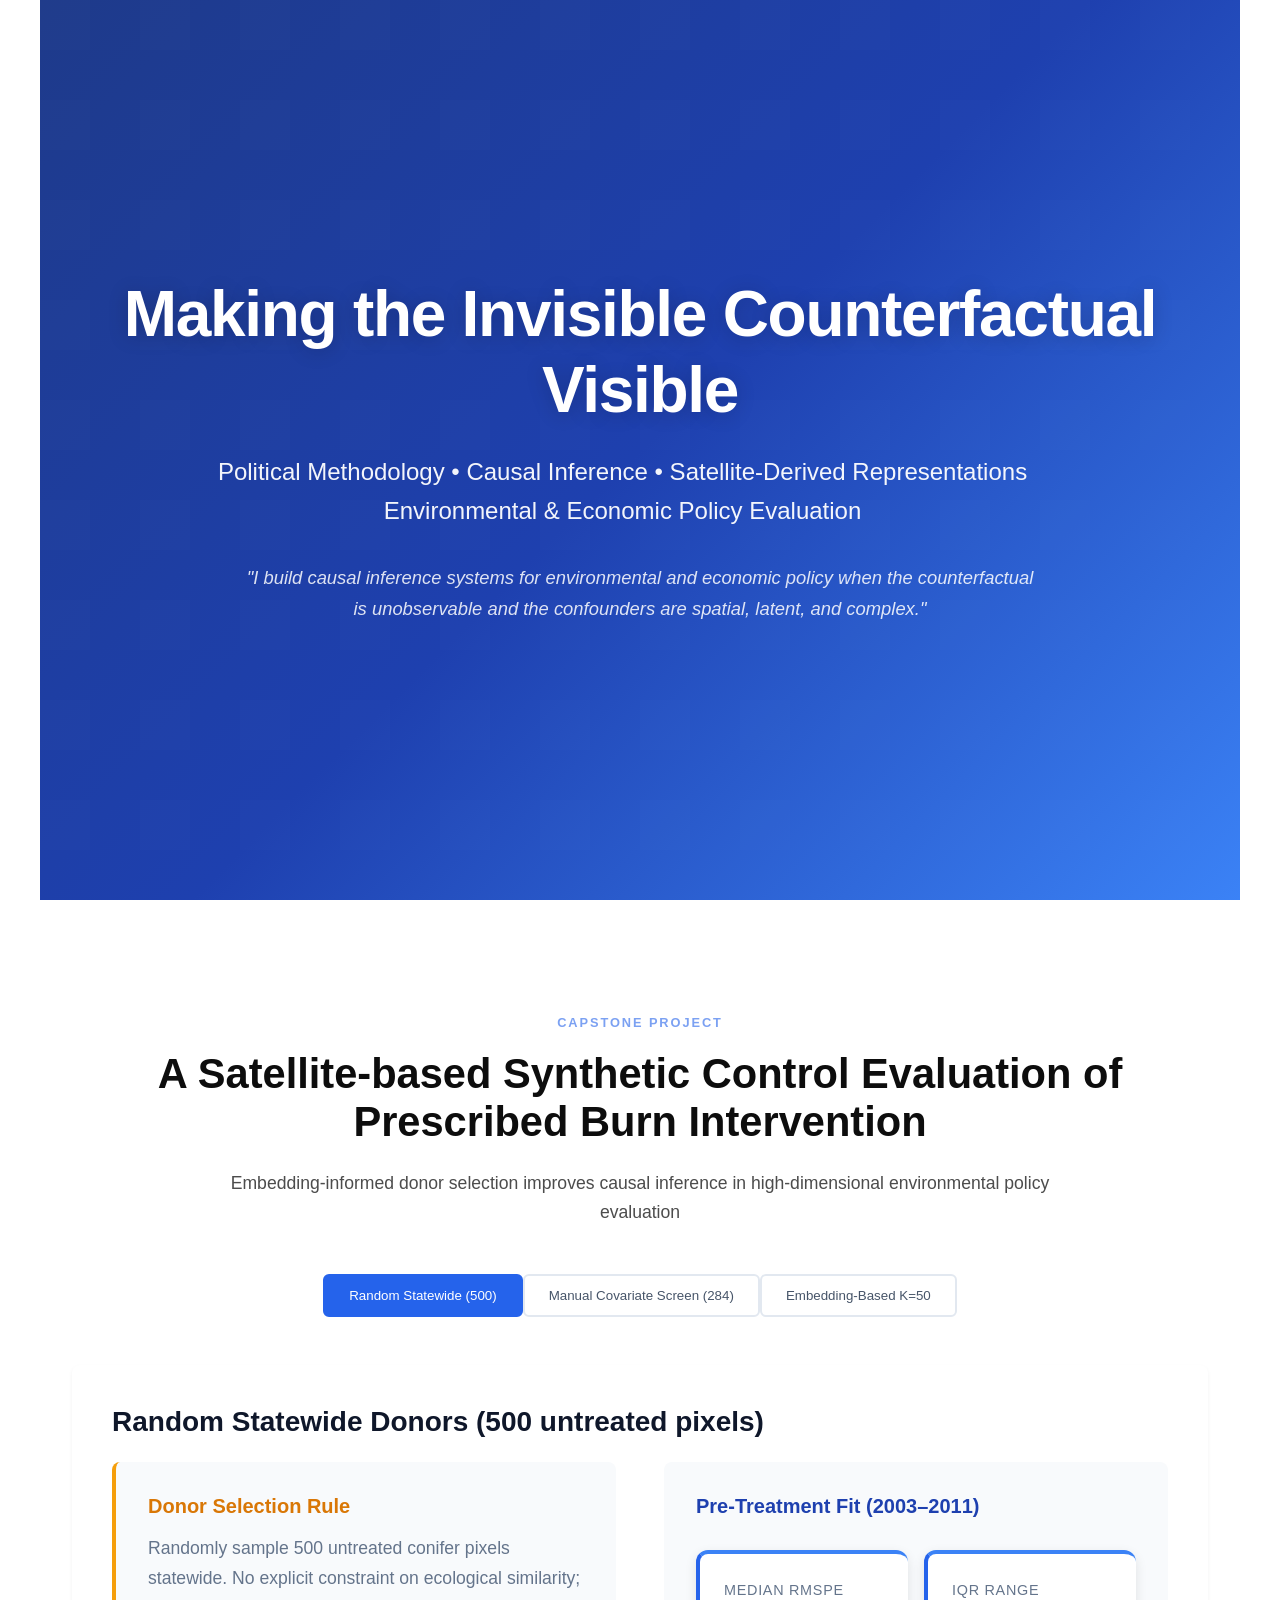
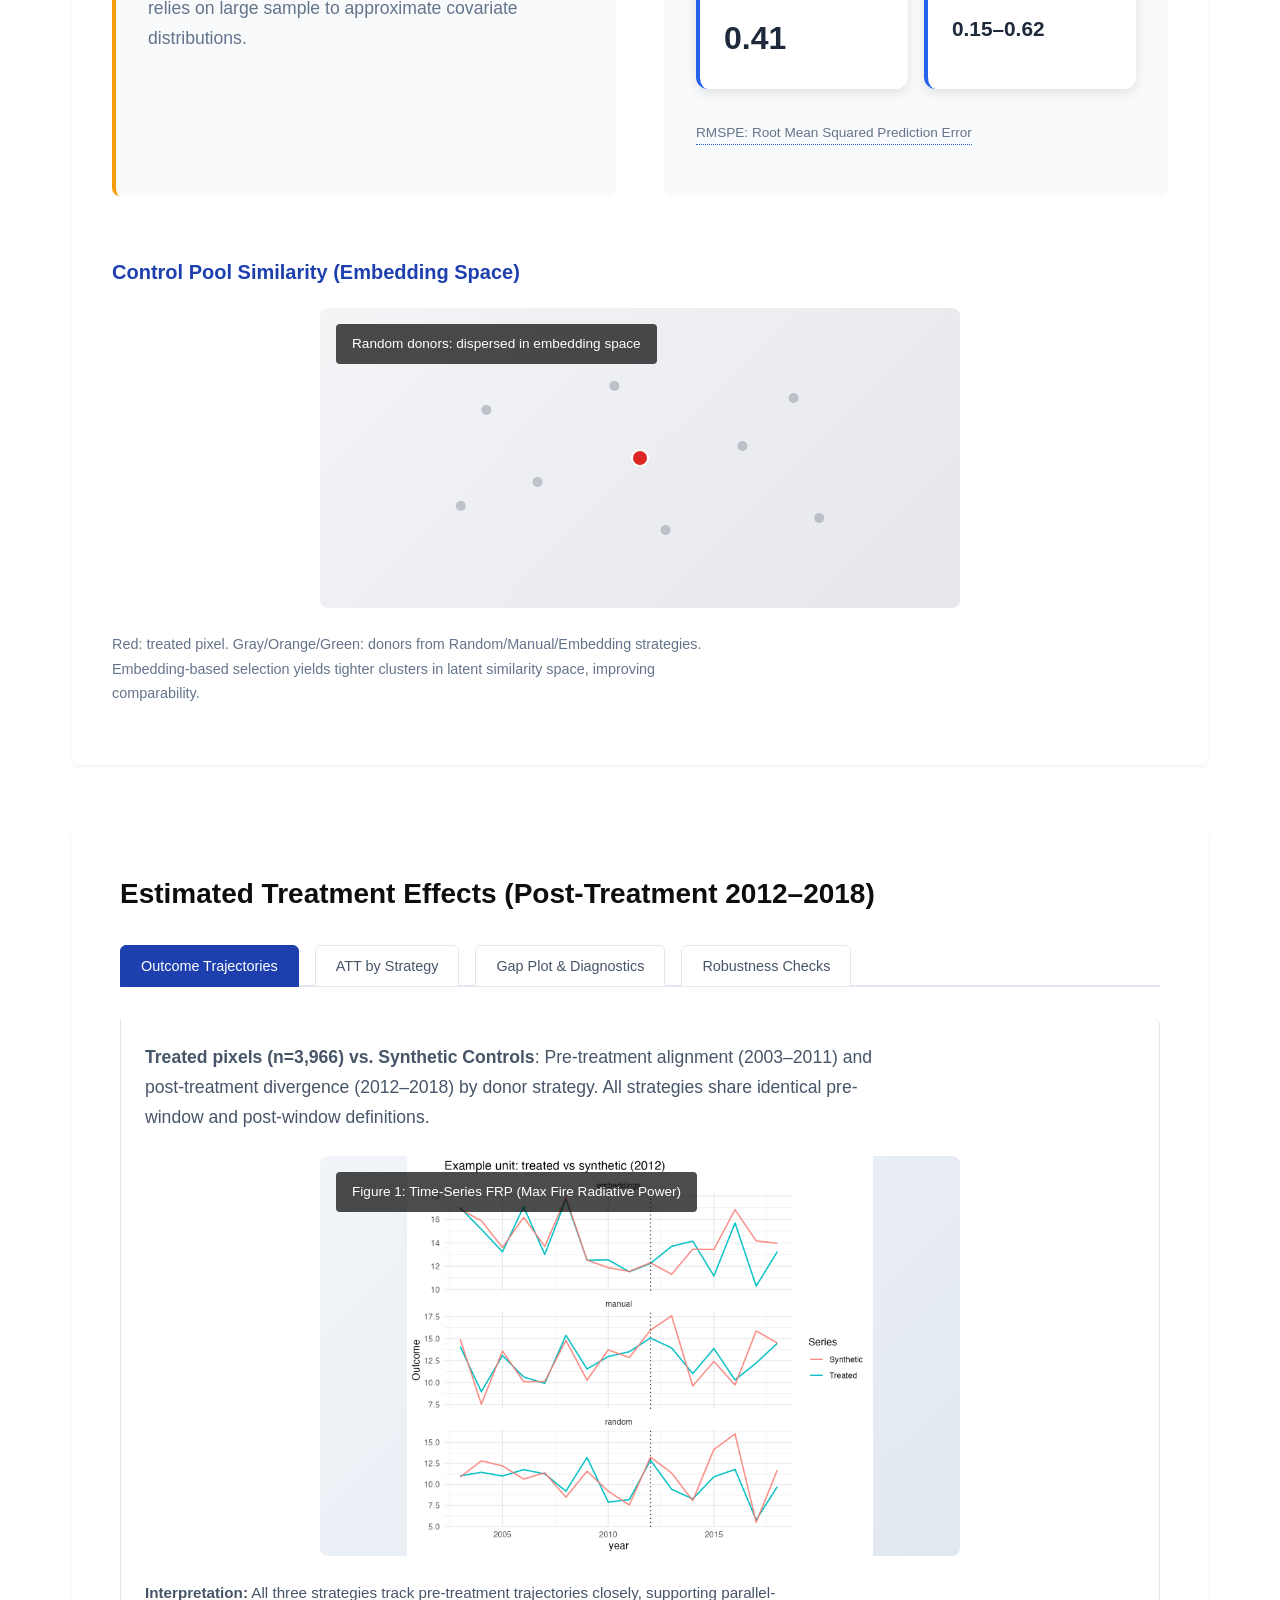
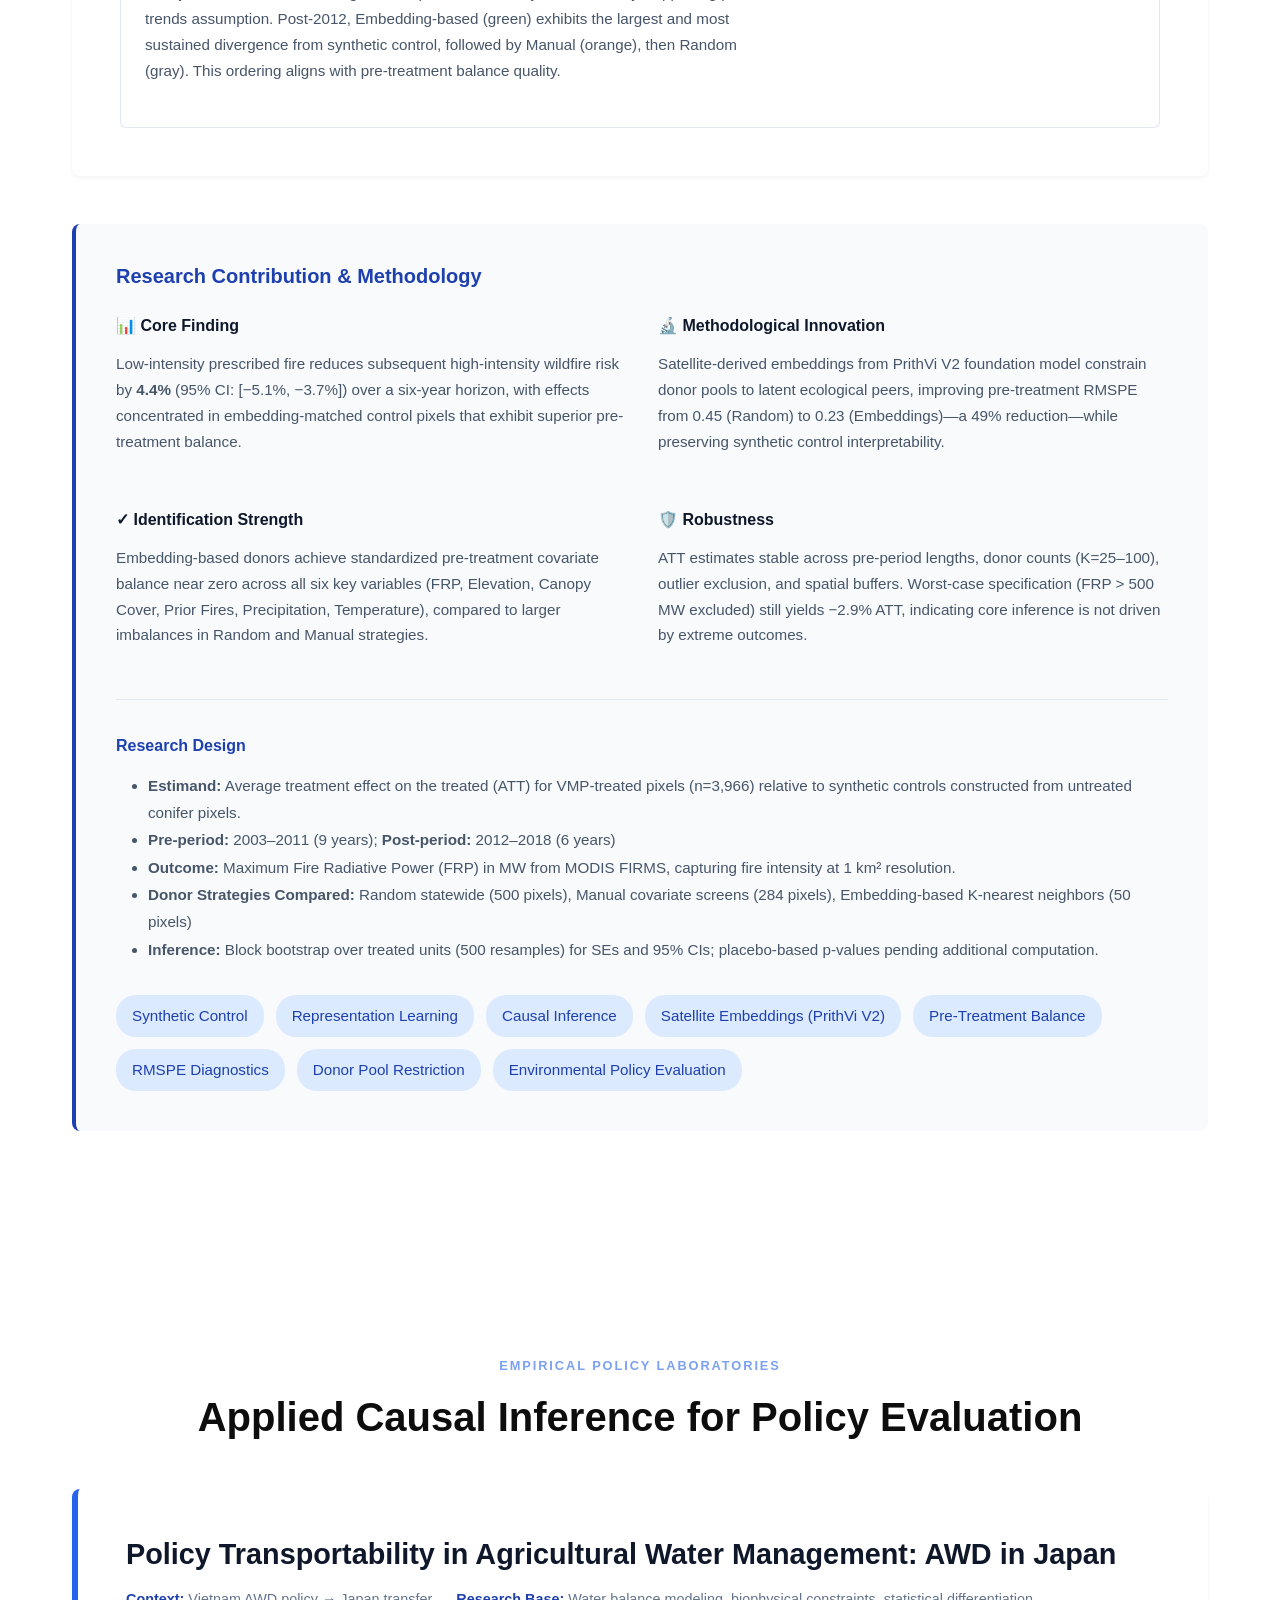
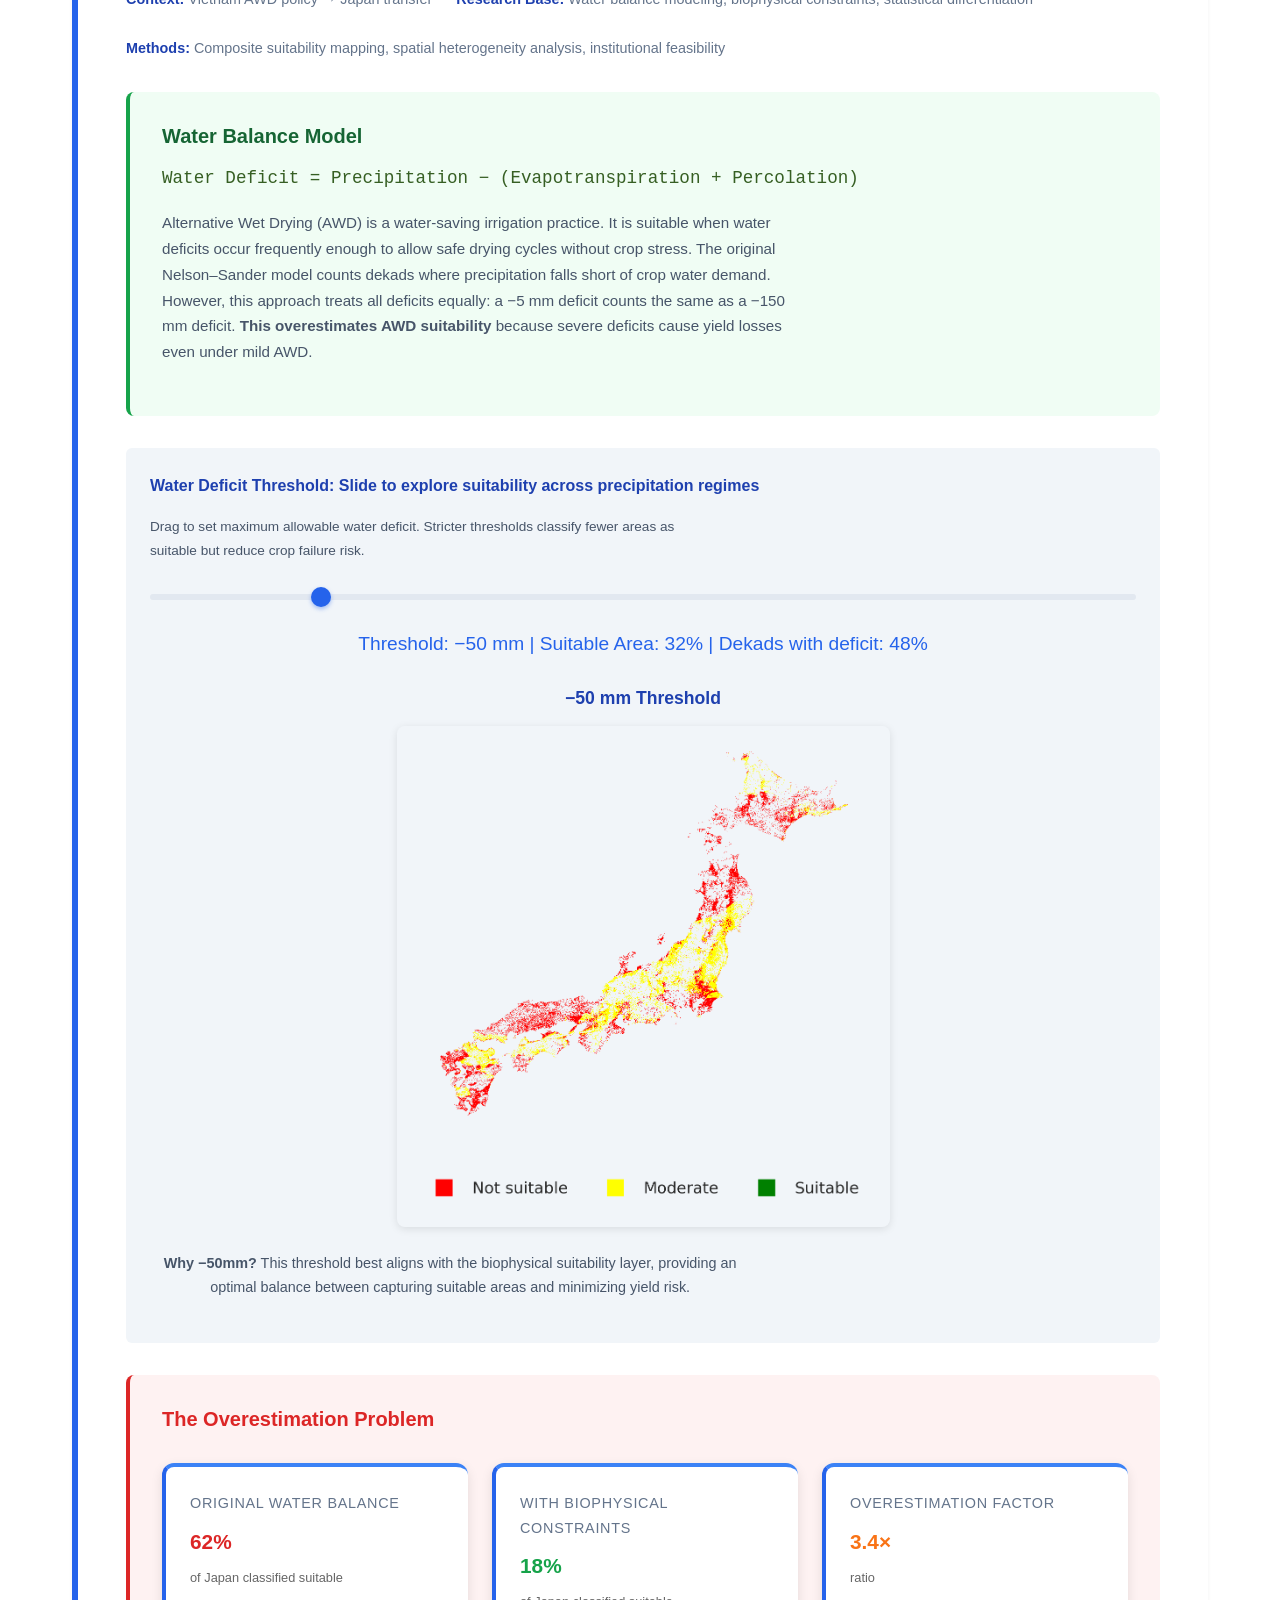
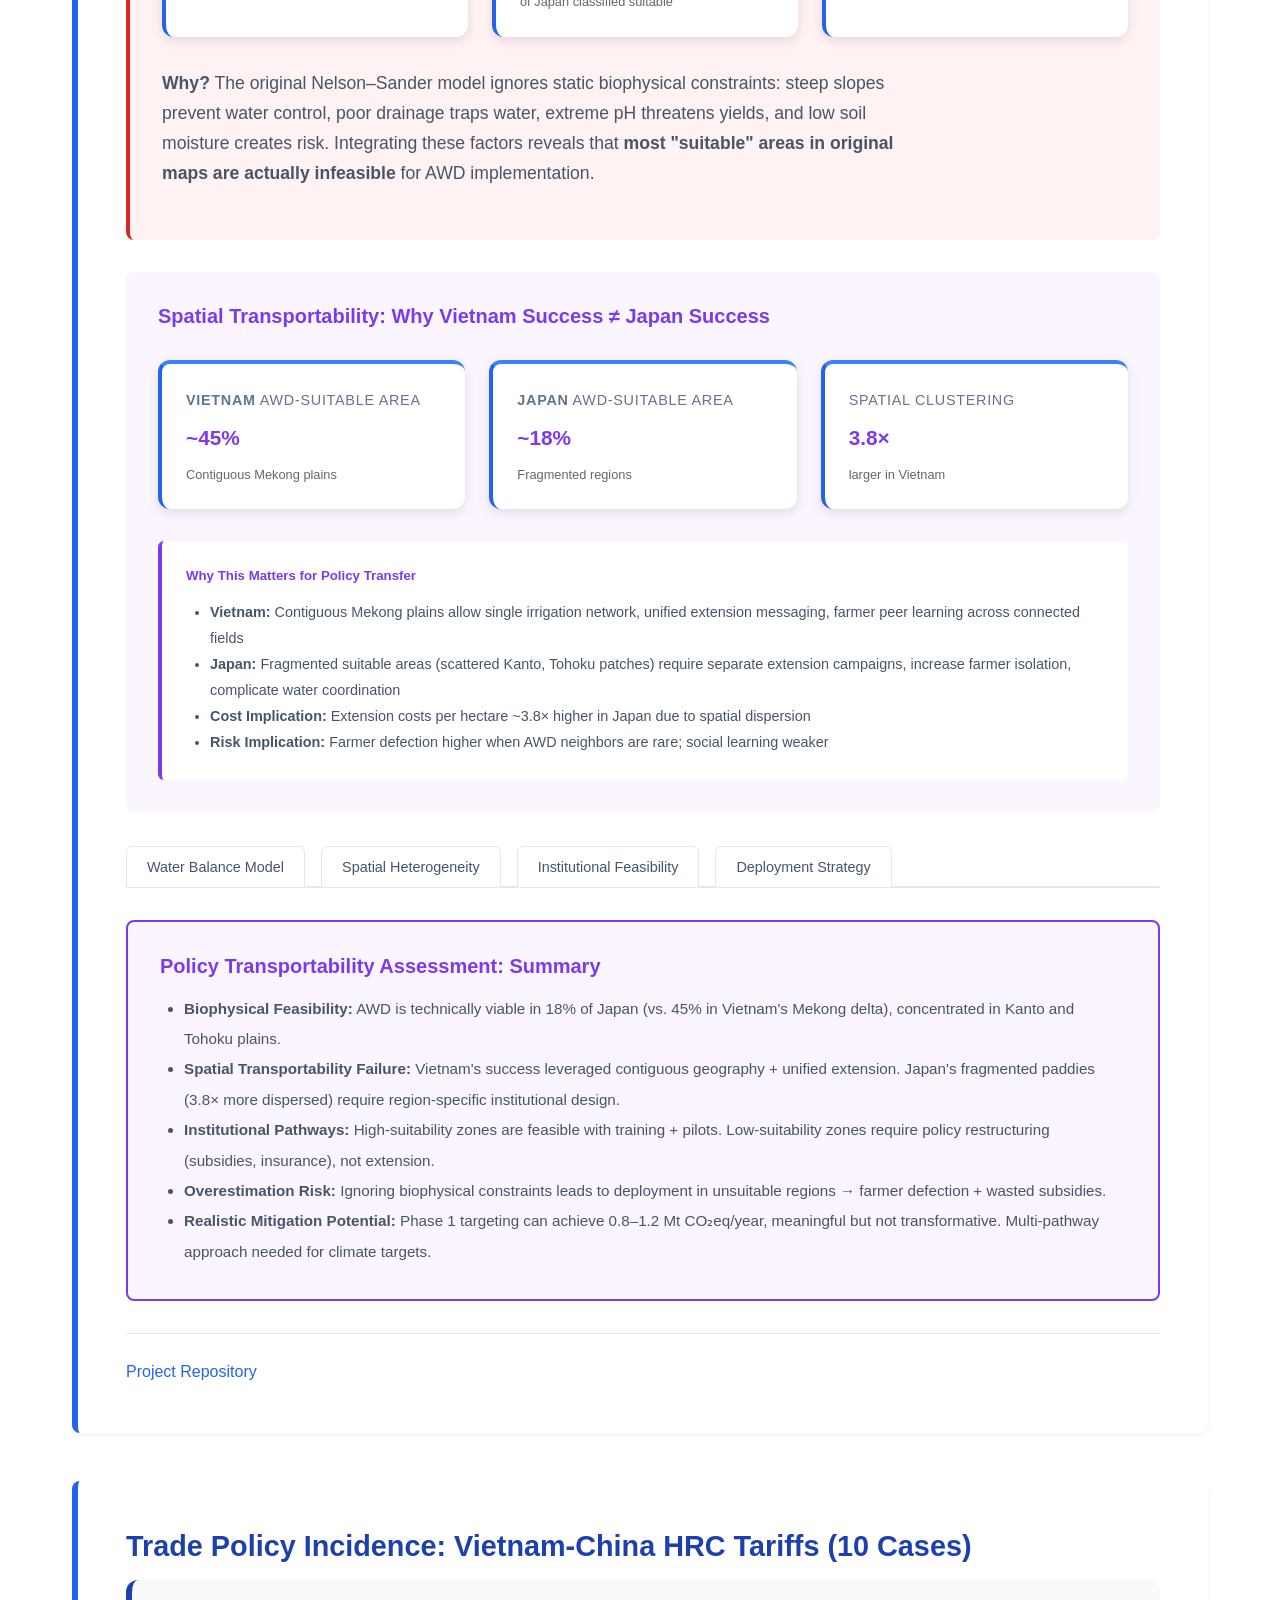
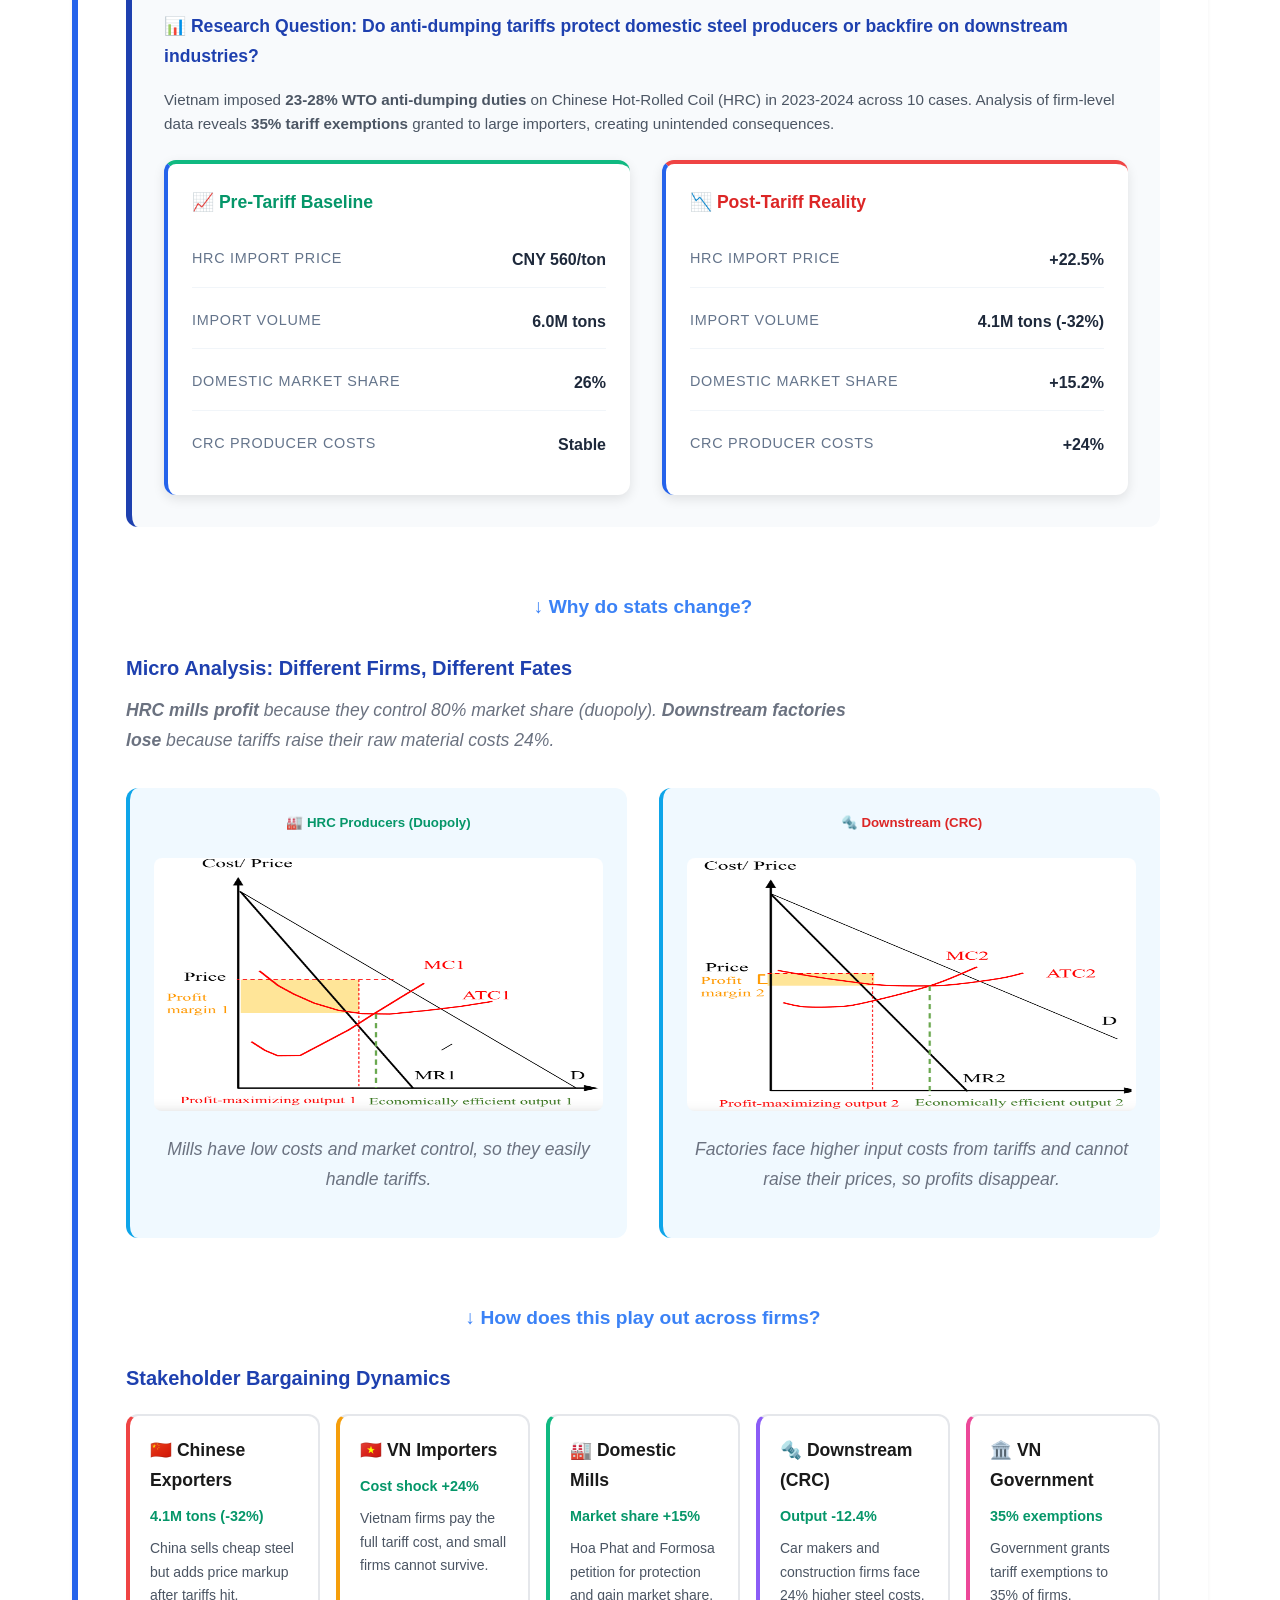
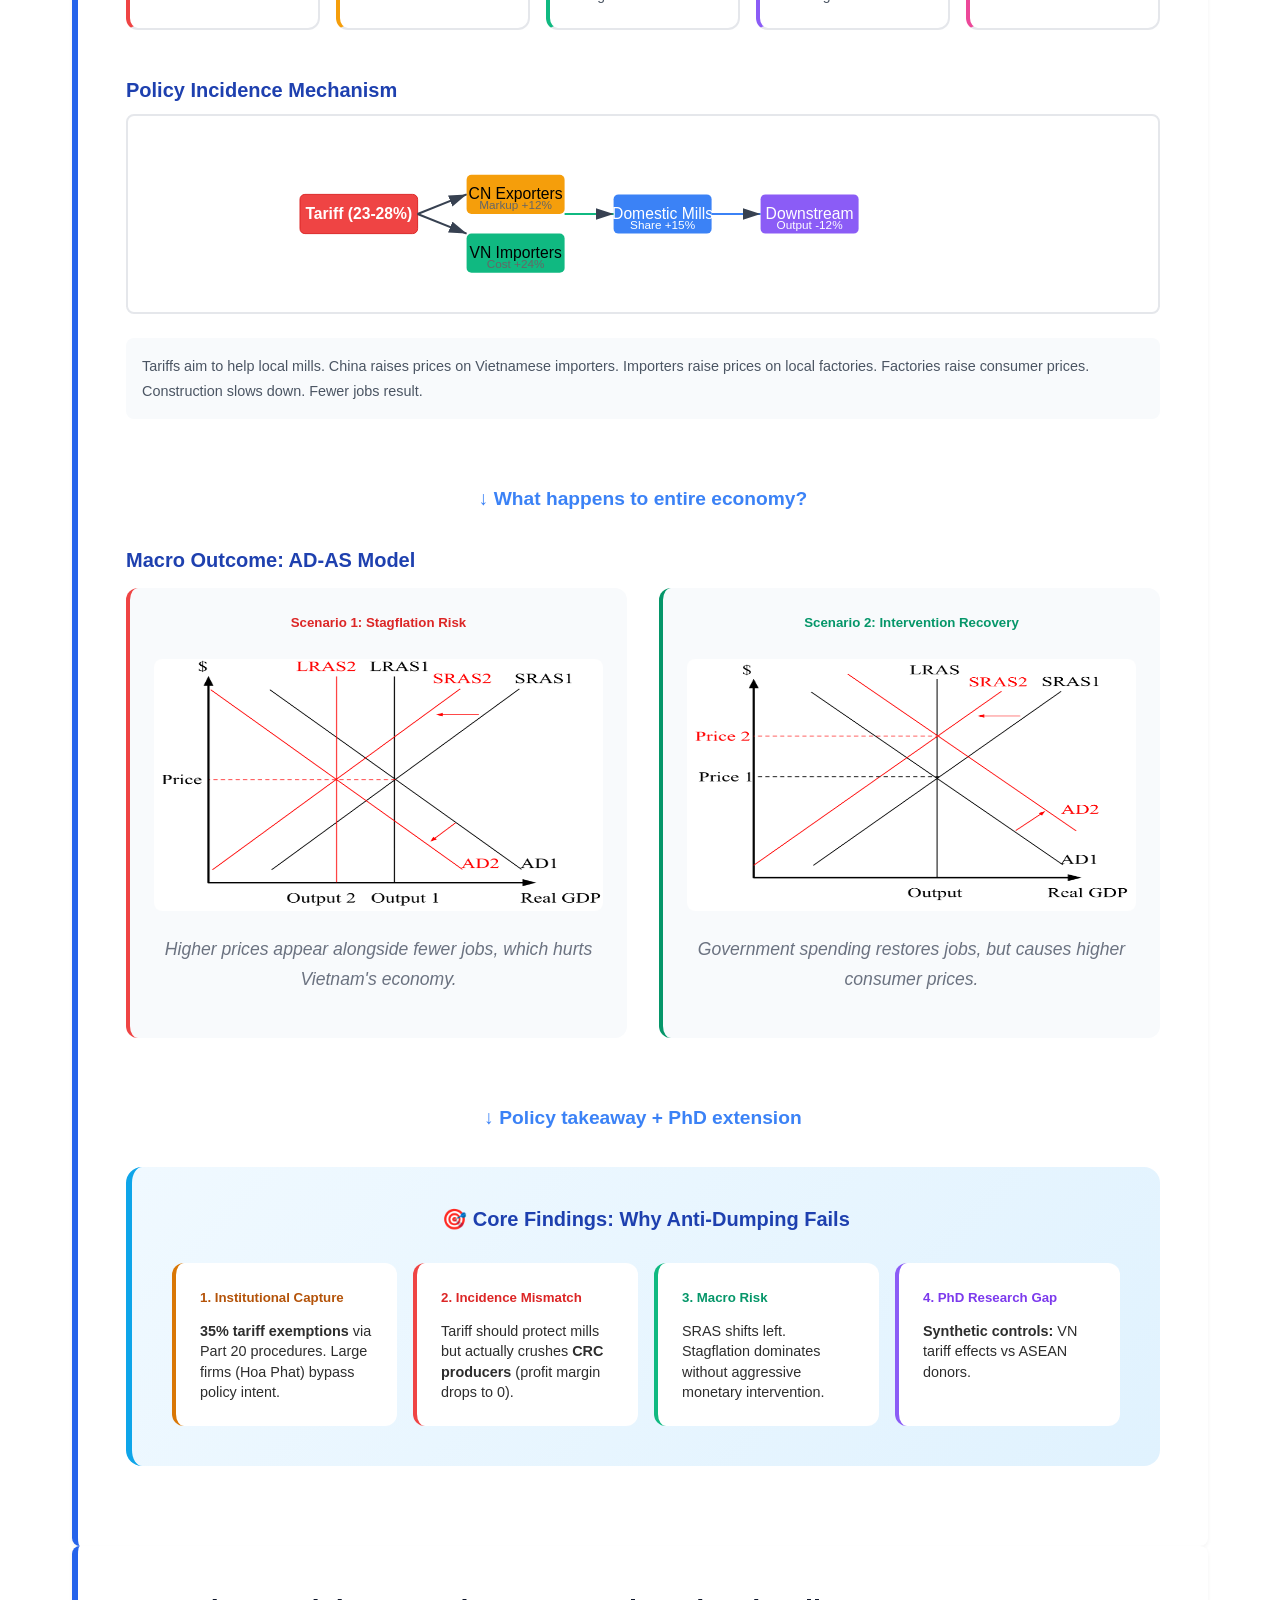
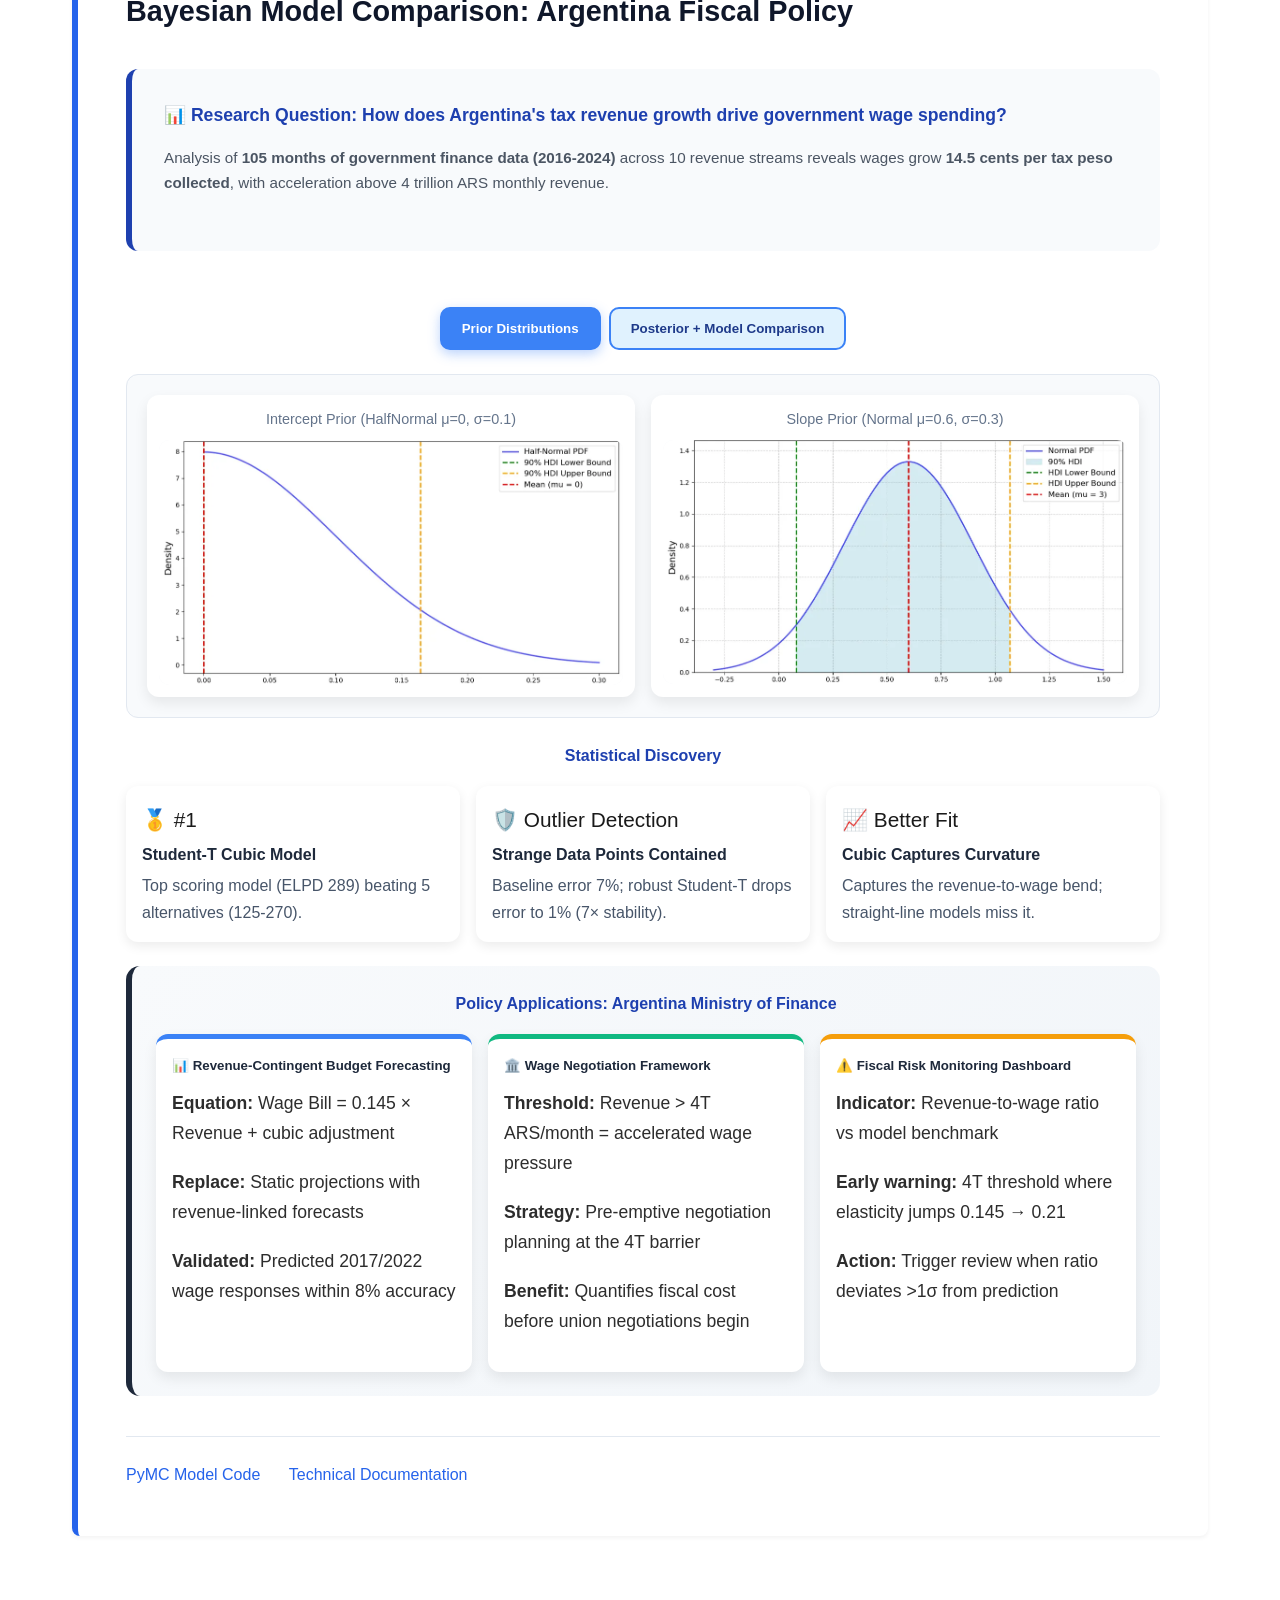
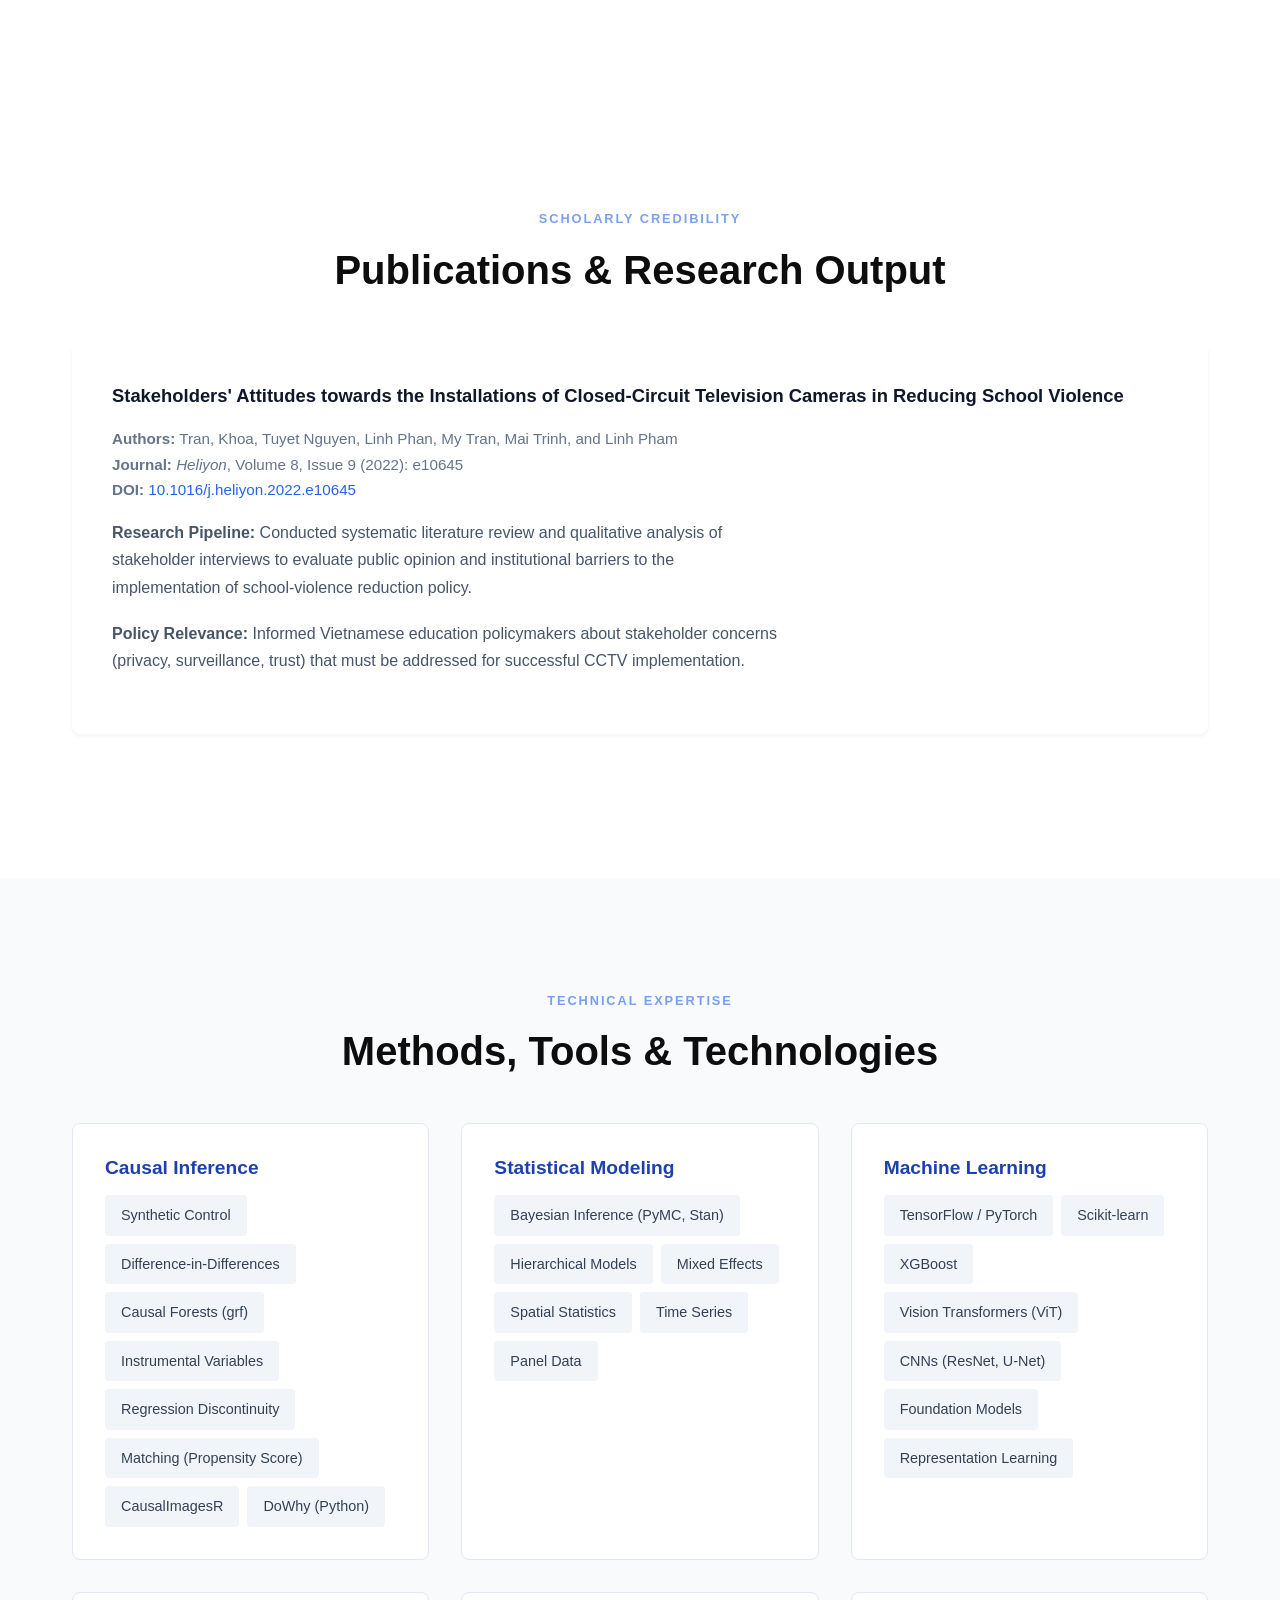
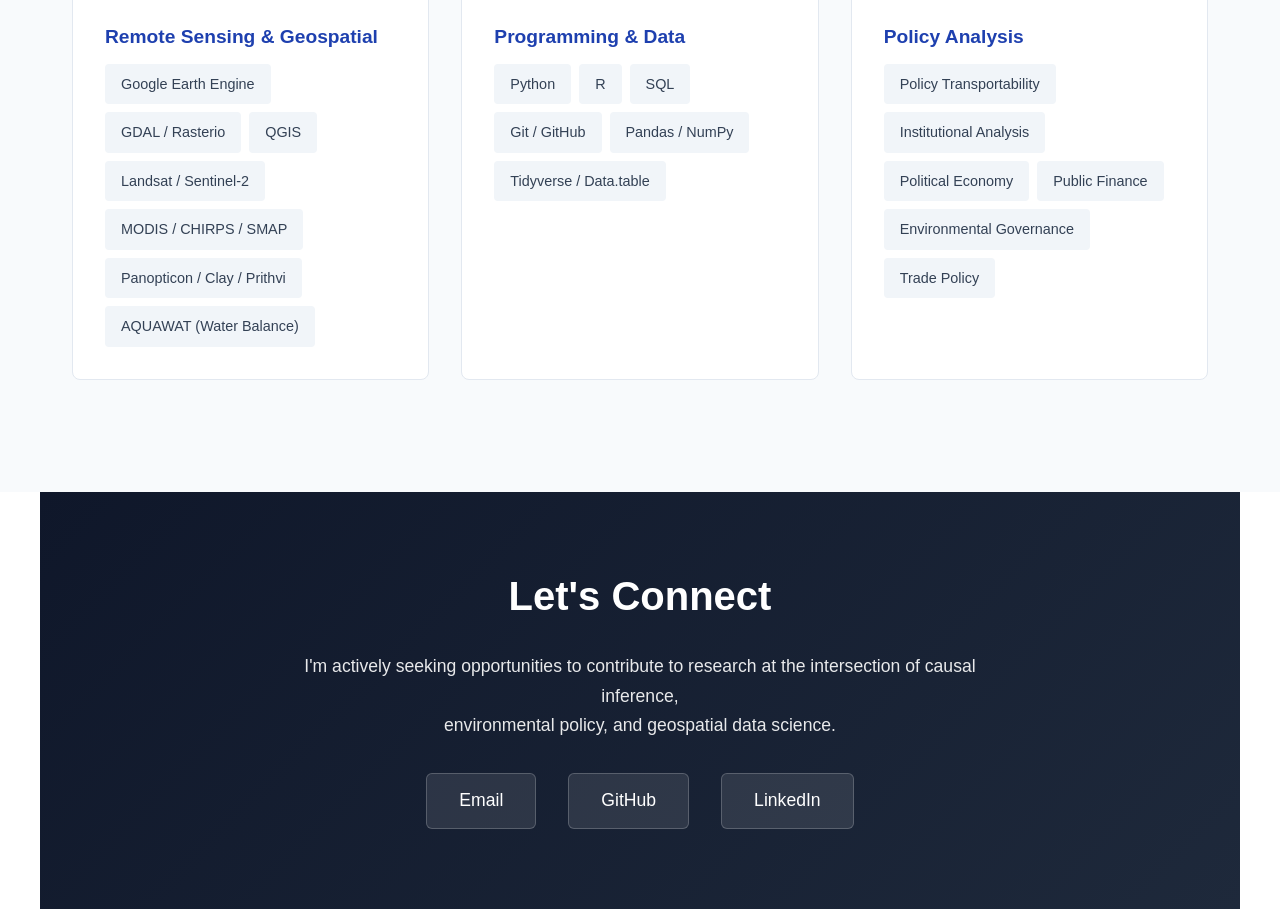
==== commit d0ec82d6: "Refactor headings and update contact information Updated heading levels from h6 to h5 for consistenc" ====
--- a/index.html
+++ b/index.html
@@ -2031,19 +2031,19 @@
                 <div class="bayes-policy-title">Policy Applications: Argentina Ministry of Finance</div>
                 <div class="bayes-policy-grid">
                     <div class="bayes-policy-card">
-                        <h6>📊 Revenue-Contingent Budget Forecasting</h6>
+                        <h5>📊 Revenue-Contingent Budget Forecasting</h5>
                         <p><strong>Equation:</strong> Wage Bill = 0.145 × Revenue + cubic adjustment</p>
                         <p><strong>Replace:</strong> Static projections with revenue-linked forecasts</p>
                         <p><strong>Validated:</strong> Predicted 2017/2022 wage responses within 8% accuracy</p>
                     </div>
                     <div class="bayes-policy-card">
-                        <h6>🏛️ Wage Negotiation Framework</h6>
+                        <h5>🏛️ Wage Negotiation Framework</h5>
                         <p><strong>Threshold:</strong> Revenue > 4T ARS/month = accelerated wage pressure</p>
                         <p><strong>Strategy:</strong> Pre-emptive negotiation planning at the 4T barrier</p>
                         <p><strong>Benefit:</strong> Quantifies fiscal cost before union negotiations begin</p>
                     </div>
                     <div class="bayes-policy-card">
-                        <h6>⚠️ Fiscal Risk Monitoring Dashboard</h6>
+                        <h5>⚠️ Fiscal Risk Monitoring Dashboard</h5>
                         <p><strong>Indicator:</strong> Revenue-to-wage ratio vs model benchmark</p>
                         <p><strong>Early warning:</strong> 4T threshold where elasticity jumps 0.145 → 0.21</p>
                         <p><strong>Action:</strong> Trigger review when ratio deviates >1σ from prediction</p>
@@ -2059,73 +2059,6 @@
 
     </section>
 
-    <!-- ═══════════════════════════════════════════════════════════════════════════ -->
-    <!-- TECHNICAL GEOSPATIAL ML -->
-    <!-- ═══════════════════════════════════════════════════════════════════════════ -->
-    <section class="alt-bg">
-        <div class="section-inner">
-            <div class="section-header">
-                <div class="section-label">TECHNICAL CAPABILITIES</div>
-                <h2>Geospatial Machine Learning & Remote Sensing</h2>
-                <p style="text-align: center; max-width: 900px; margin: 0 auto;">
-                    Extracting latent socioeconomic and ecological structure from satellite imagery using deep learning
-                </p>
-            </div>
-
-            <div class="ml-showcase">
-                <h3>Representation Learning from Earth Observation Data</h3>
-                <p>
-                    <strong>Objective:</strong> Extract high-dimensional embeddings from satellite imagery to capture latent features (urbanization density, vegetation health, infrastructure development, socioeconomic status) that are not directly observable but are critical for policy evaluation.
-                </p>
-                <p>
-                    <strong>Application to Political Methodology:</strong> These embeddings serve as <strong>learned confounders</strong> in causal inference pipelines. By using foundation models (pre-trained on billions of satellite images), I can construct similarity metrics that capture complex environmental and social contexts—enabling more credible counterfactual estimation.
-                </p>
-
-                <div class="ml-grid">
-                    <div class="ml-detail">
-                        <h4>Architecture & Models</h4>
-                        <ul class="tech-list">
-                            <li><strong>Foundation Models:</strong> Panopticon, Clay, Prithvi (satellite-specific transformers)</li>
-                            <li><strong>Vision Transformers (ViT):</strong> Self-attention for spatial context</li>
-                            <li><strong>CNNs:</strong> ResNet, U-Net for segmentation and feature extraction</li>
-                            <li><strong>Embedding Techniques:</strong> Contrastive learning, SimCLR, BYOL</li>
-                        </ul>
-                    </div>
-
-                    <div class="ml-detail">
-                        <h4>Data Sources & Preprocessing</h4>
-                        <ul class="tech-list">
-                            <li><strong>Satellite Platforms:</strong> Landsat 5/8, Sentinel-2, MODIS</li>
-                            <li><strong>Biophysical Layers:</strong> CHIRPS (rainfall), SMAP (soil moisture), NASADEM (elevation)</li>
-                            <li><strong>Preprocessing:</strong> Atmospheric correction, cloud masking, time-series aggregation, spatial alignment</li>
-                            <li><strong>Tools:</strong> Google Earth Engine, GDAL, Rasterio, PyTorch</li>
-                        </ul>
-                    </div>
-
-                    <div class="ml-detail">
-                        <h4>Downstream Causal Tasks</h4>
-                        <ul class="tech-list">
-                            <li>Donor selection for synthetic control</li>
-                            <li>Covariate adjustment in regression</li>
-                            <li>Heterogeneous treatment effect estimation (causal forests)</li>
-                            <li>Spatial confounding adjustment</li>
-                        </ul>
-                    </div>
-
-                    <div class="ml-detail">
-                        <h4>Example: Evaluating Georgia Water Policy</h4>
-                        <p style="font-size: 0.95rem; color: #475569;">
-                            <strong>Planetary Causal Inference Lab:</strong> Curated pre-treatment Landsat 5 imagery, extracted embeddings using Panopticon foundation model, and benchmarked against CNN, ViT, and Clay models. Used embeddings in CausalImagesR to evaluate treatment effect heterogeneity of Georgia's water conservation policy.
-                        </p>
-                    </div>
-                </div>
-
-                <p style="margin-top: 2rem;">
-                    <strong>Why This Matters:</strong> Satellite-derived embeddings operationalize the concept of "latent similarity" required for credible causal inference in spatial contexts. This connects cutting-edge computer vision research to core problems in political methodology.
-                </p>
-            </div>
-        </div>
-    </section>
 
     <!-- ═══════════════════════════════════════════════════════════════════════════ -->
     <!-- PUBLICATIONS -->
@@ -2149,13 +2082,7 @@
                 <strong>Research Pipeline:</strong> Conducted systematic literature review and qualitative analysis of stakeholder interviews to evaluate public opinion and institutional barriers to the implementation of school-violence reduction policy.
             </p>
             <p class="pub-description">
-                <strong>Methodological Contribution:</strong> Demonstrates capacity to execute full research cycle: literature synthesis → qualitative data collection → statistical inference → policy-relevant interpretation. Mixed-methods approach integrates survey data with institutional analysis.
-            </p>
-            <p class="pub-description">
                 <strong>Policy Relevance:</strong> Informed Vietnamese education policymakers about stakeholder concerns (privacy, surveillance, trust) that must be addressed for successful CCTV implementation.
-            </p>
-            <p class="pub-description">
-                <strong>Evidence of Publication Capacity:</strong> Peer-reviewed publication in indexed journal. Co-authorship demonstrates collaborative research experience.
             </p>
         </div>
 
@@ -2261,10 +2188,9 @@
             environmental policy, and geospatial data science.
         </p>
         <div class="contact-links">
-            <a href="mailto:your.email@example.com">Email</a>
+            <a href="mailto:tran@uni.minerva.edu">Email</a>
             <a href="https://github.com/MyTran-GitHub" target="_blank">GitHub</a>
-            <a href="#" target="_blank">CV / Resume</a>
-            <a href="https://linkedin.com/in/yourprofile" target="_blank">LinkedIn</a>
+            <a href="https://www.linkedin.com/in/mee-tran-34530725b/" target="_blank">LinkedIn</a>
         </div>
     </section>
 
@@ -2913,7 +2839,7 @@
             border-top-color: #f59e0b;
         }
 
-        .bayes-policy-card h6 {
+        .bayes-policy-card h5 {
             color: #1e293b;
             font-weight: 700;
             margin-bottom: 0.75rem;
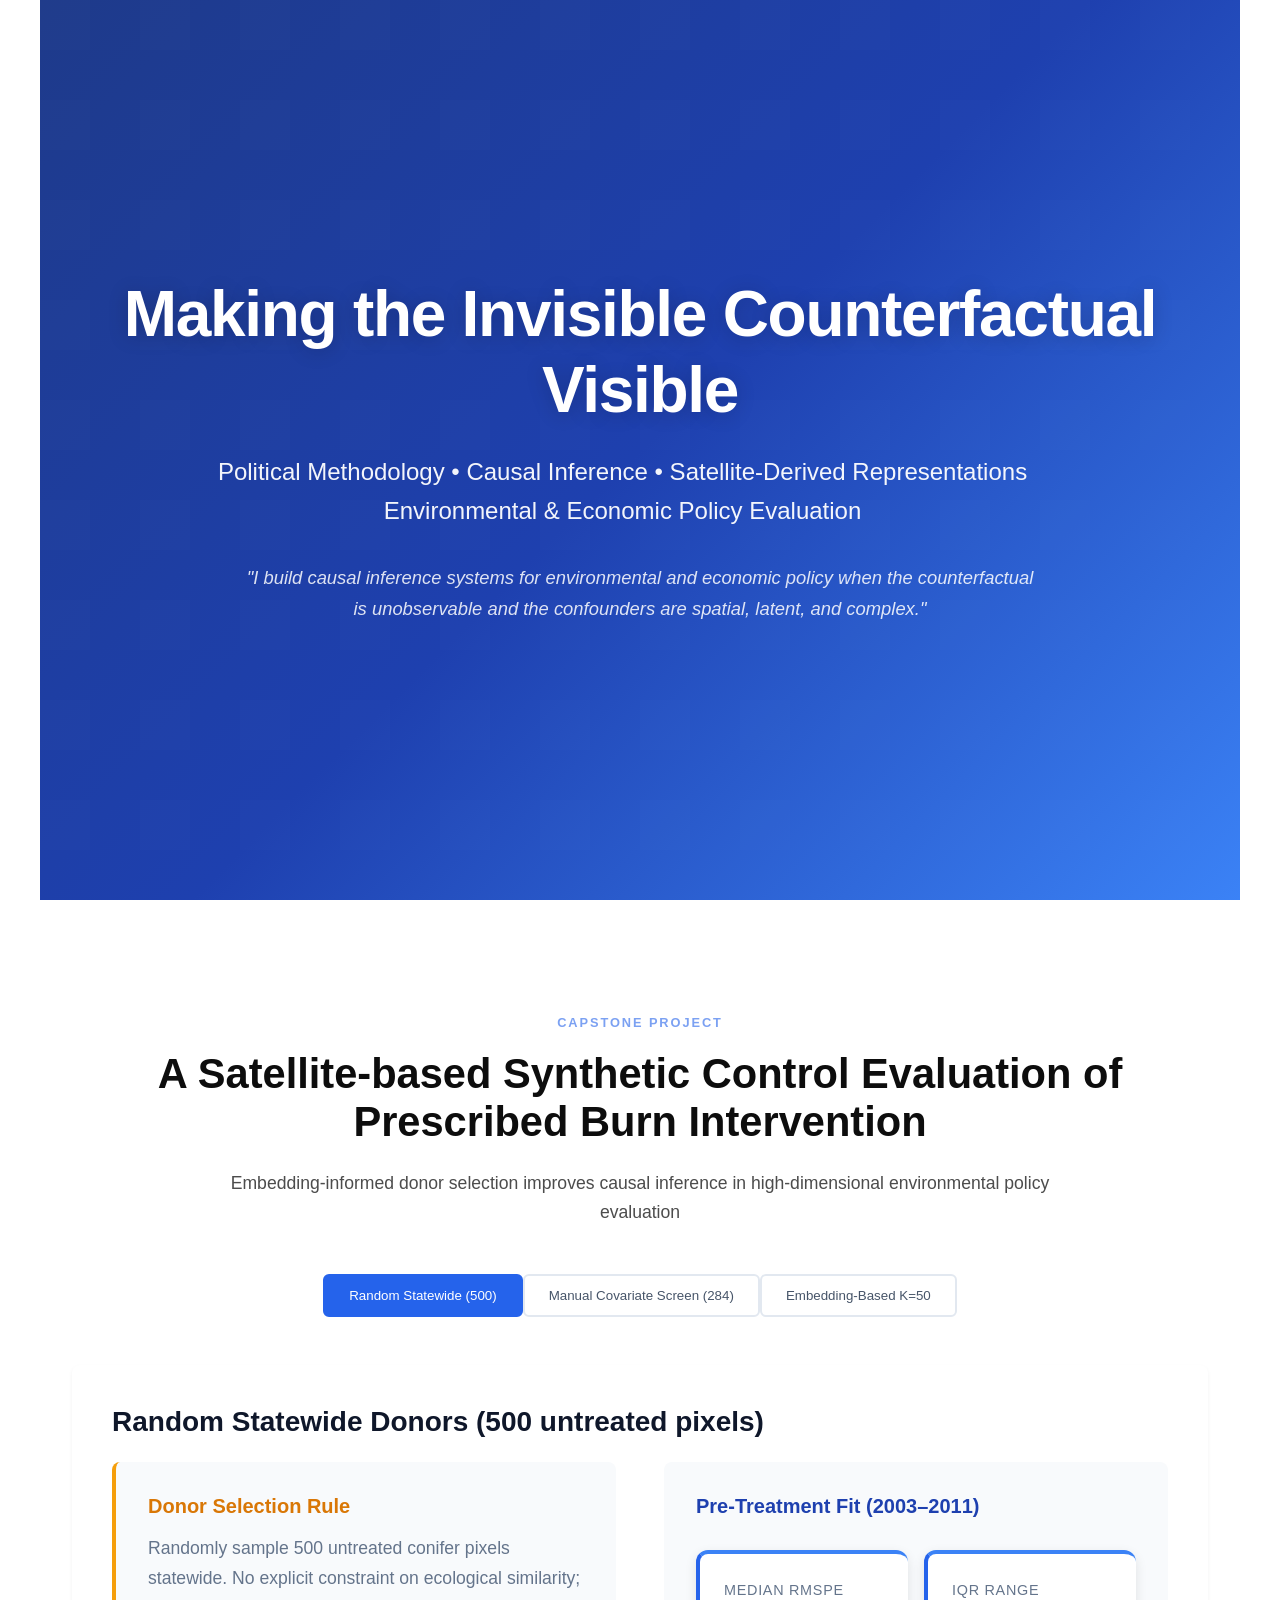
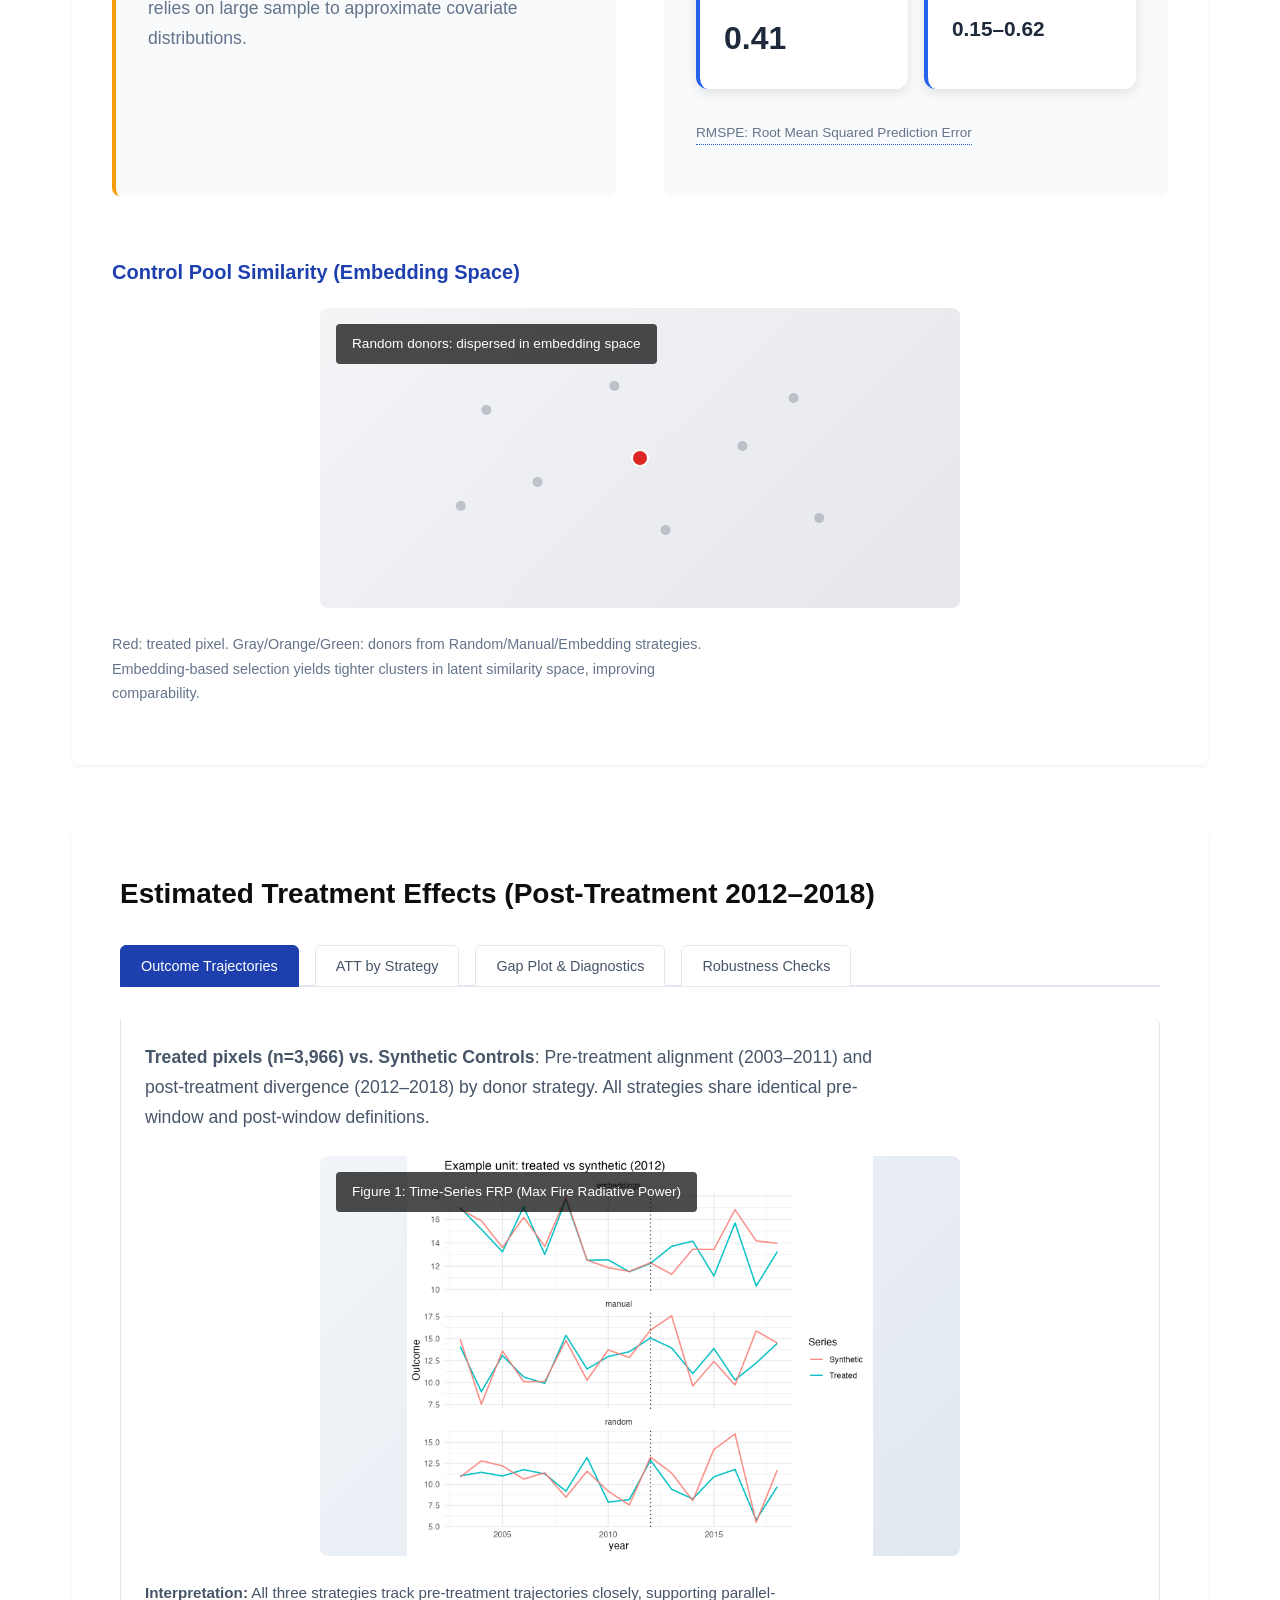
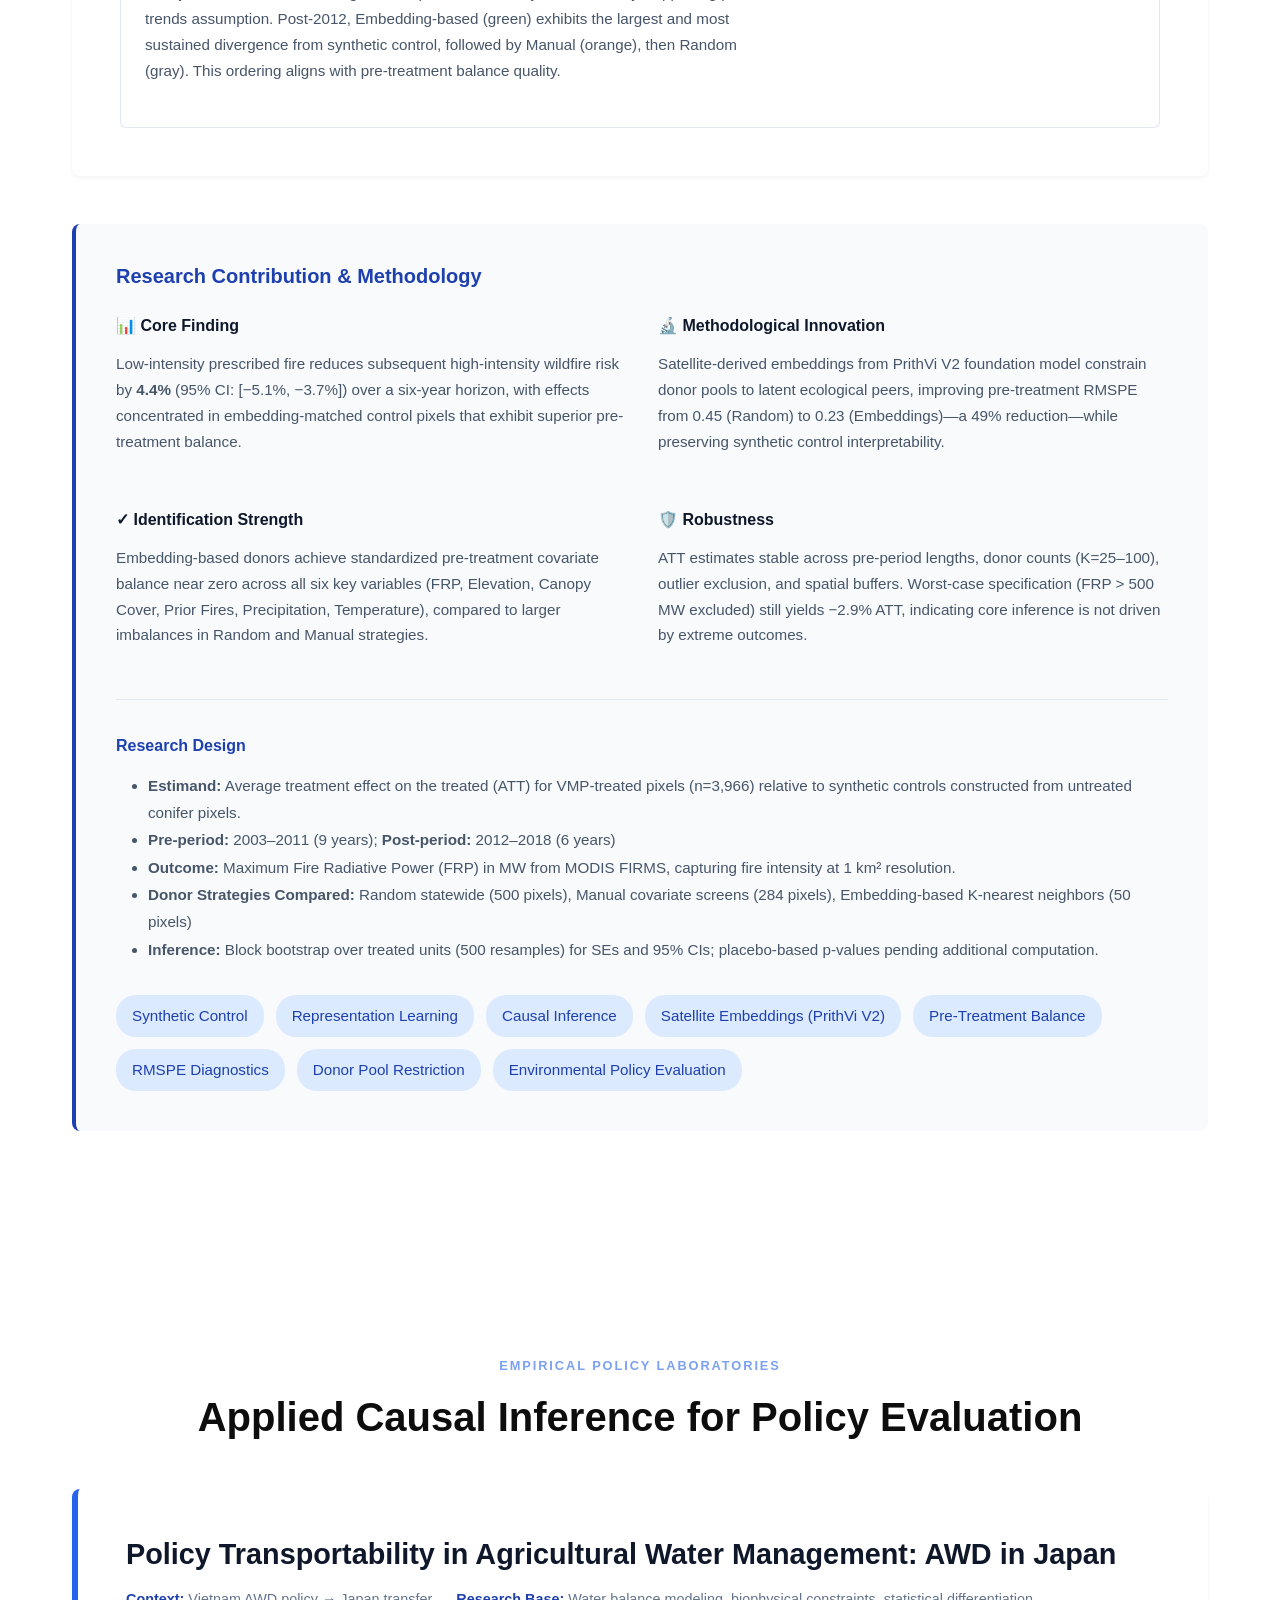
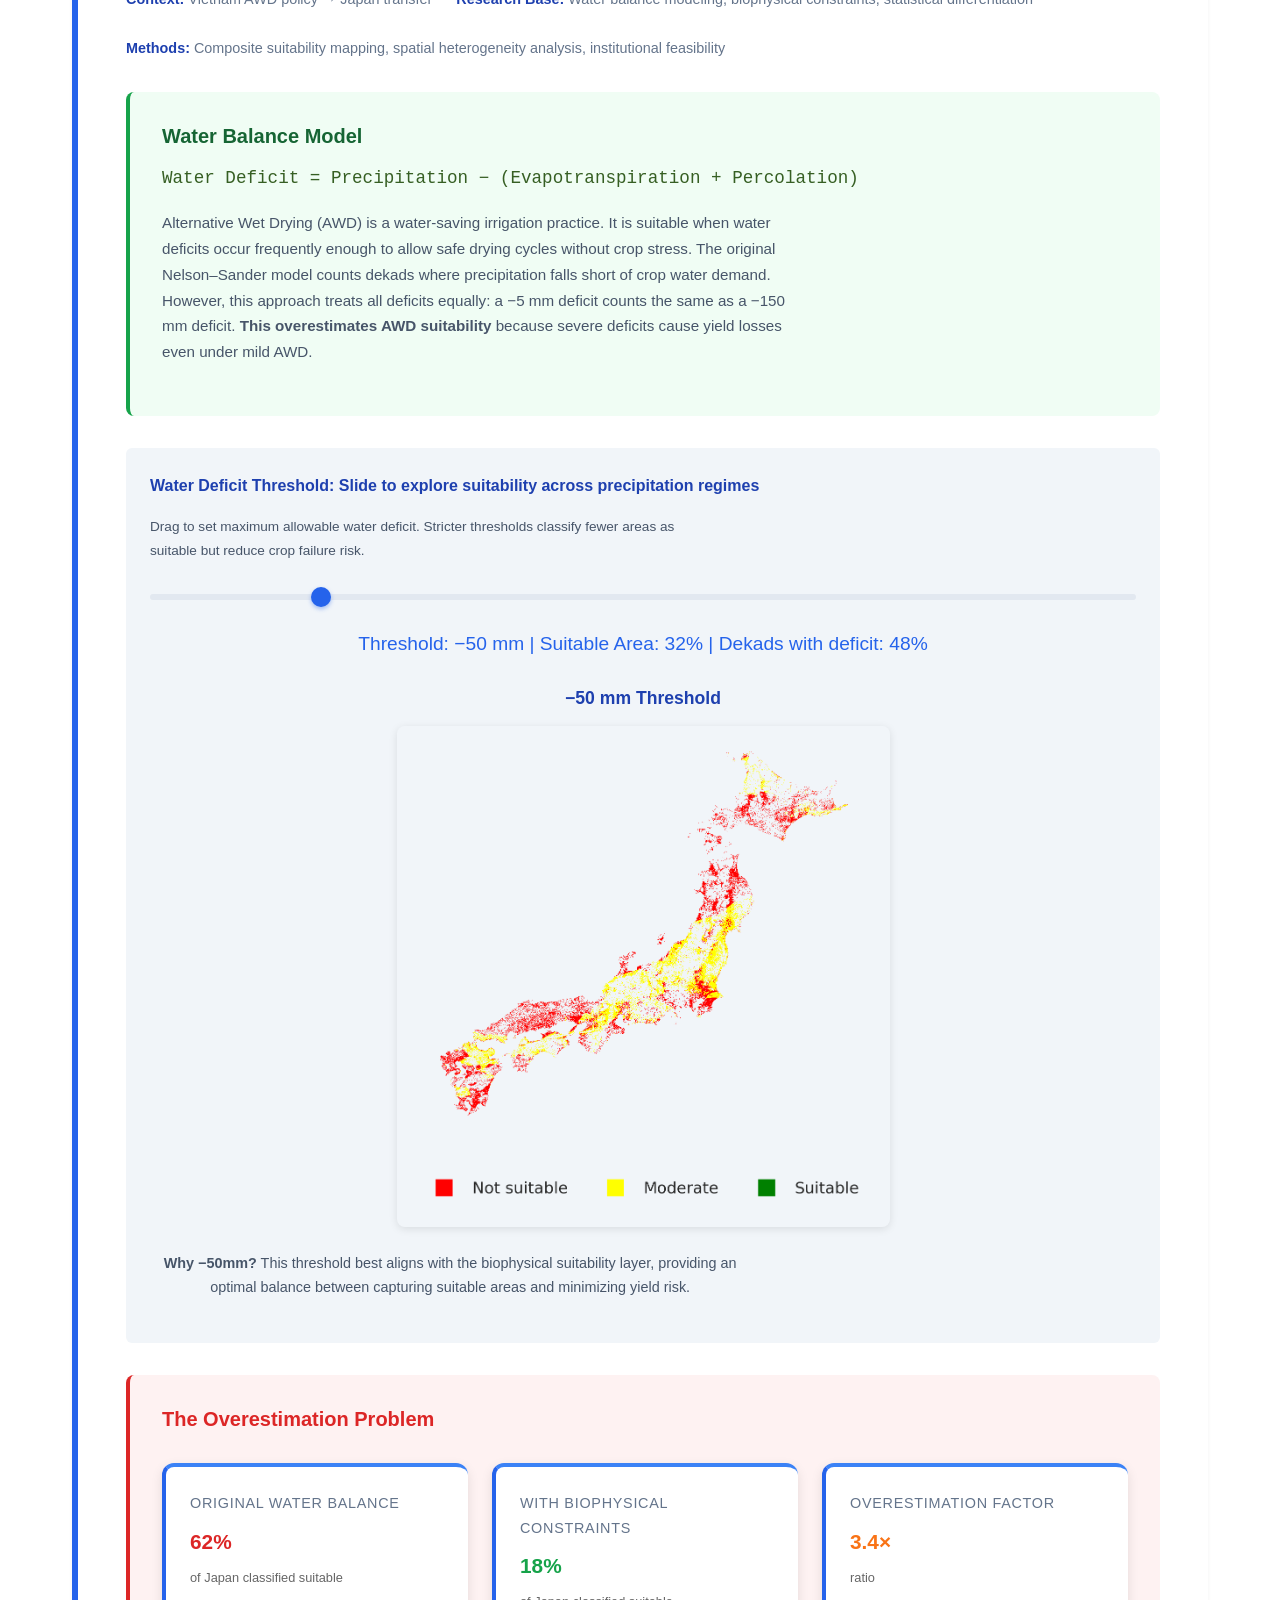
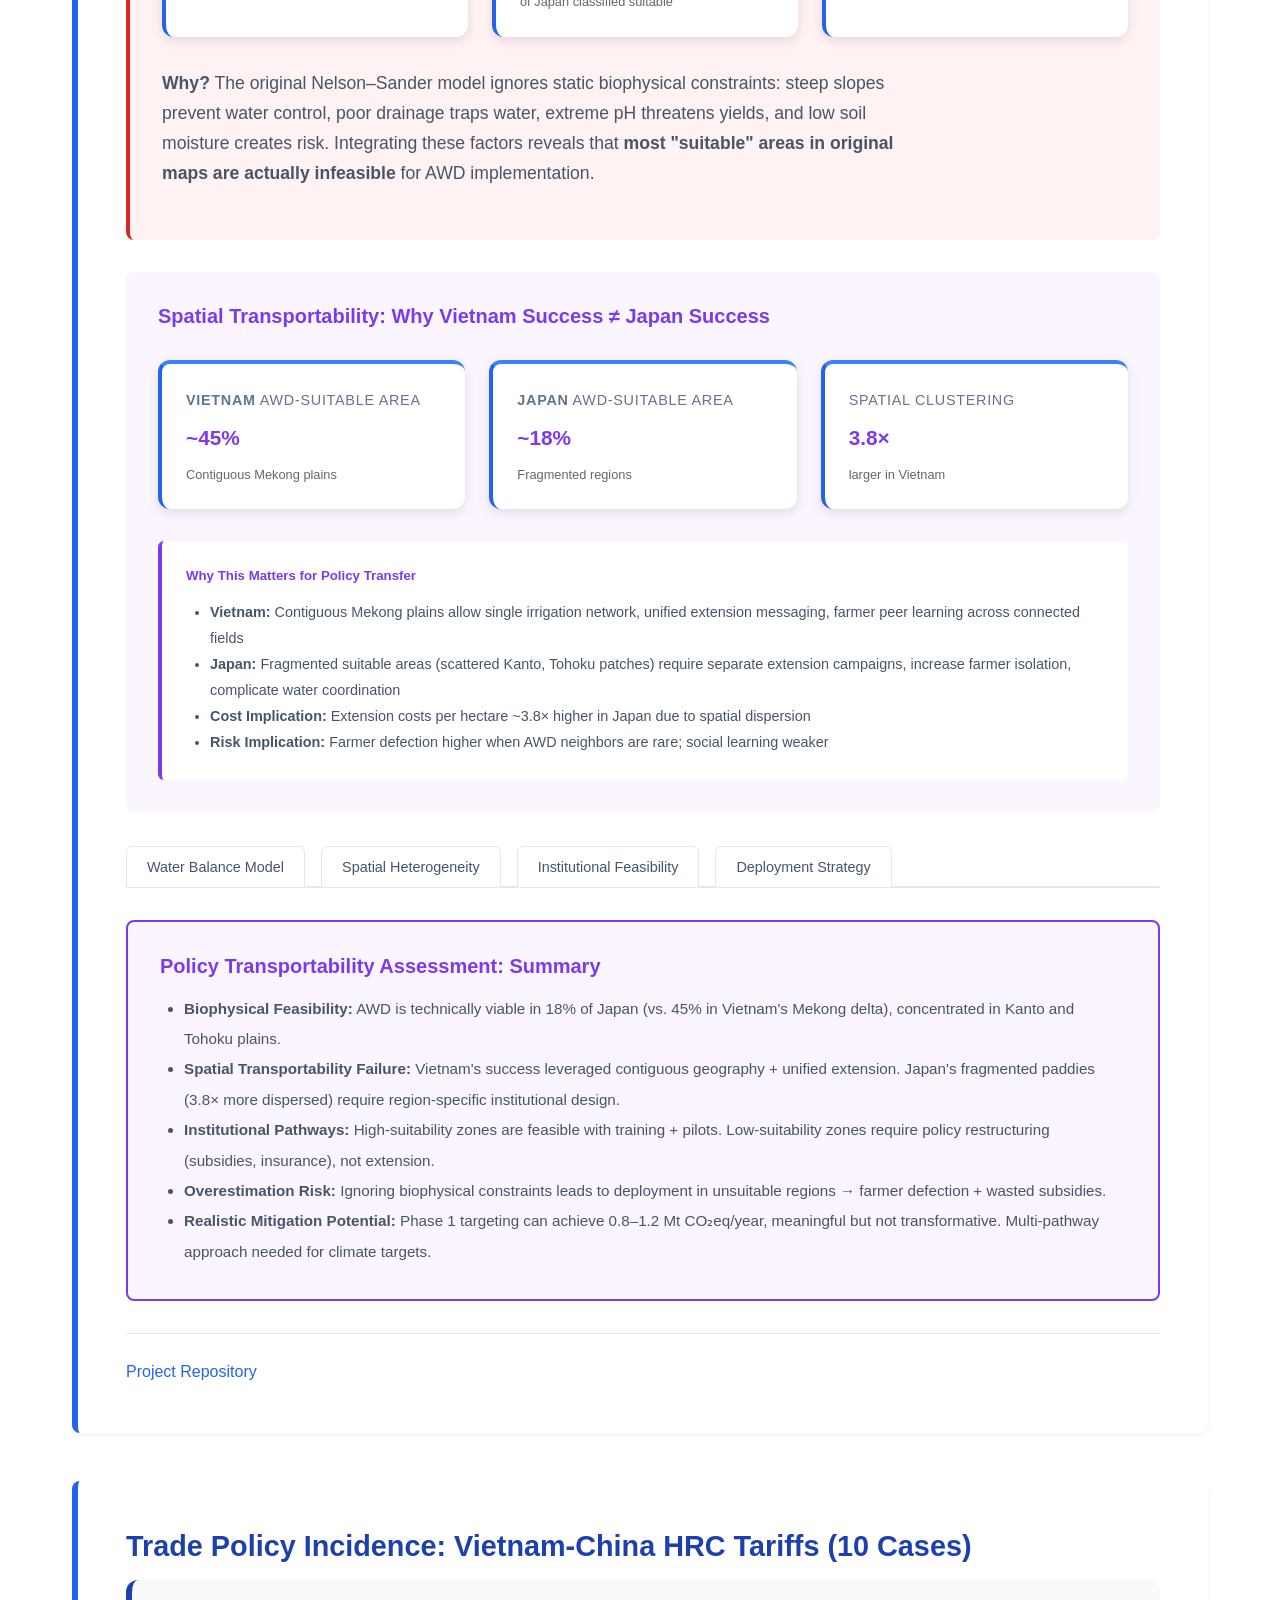
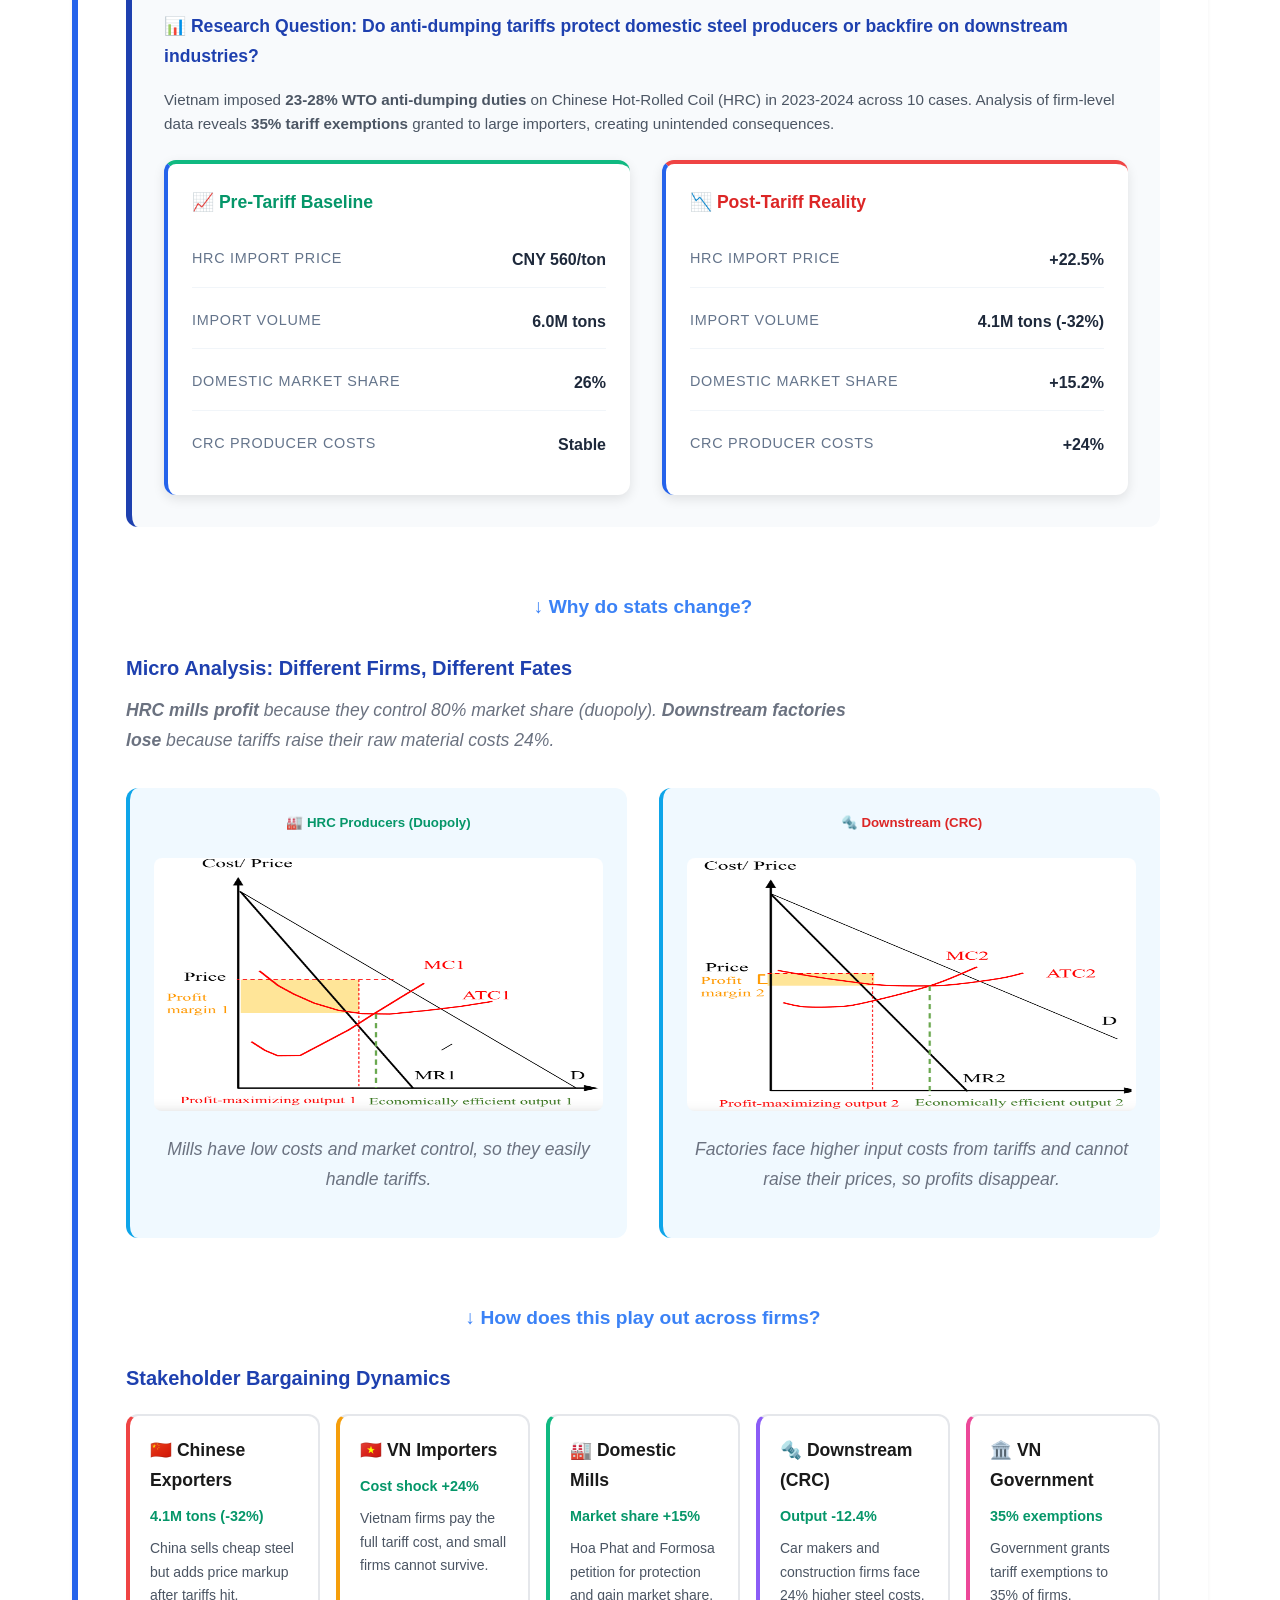
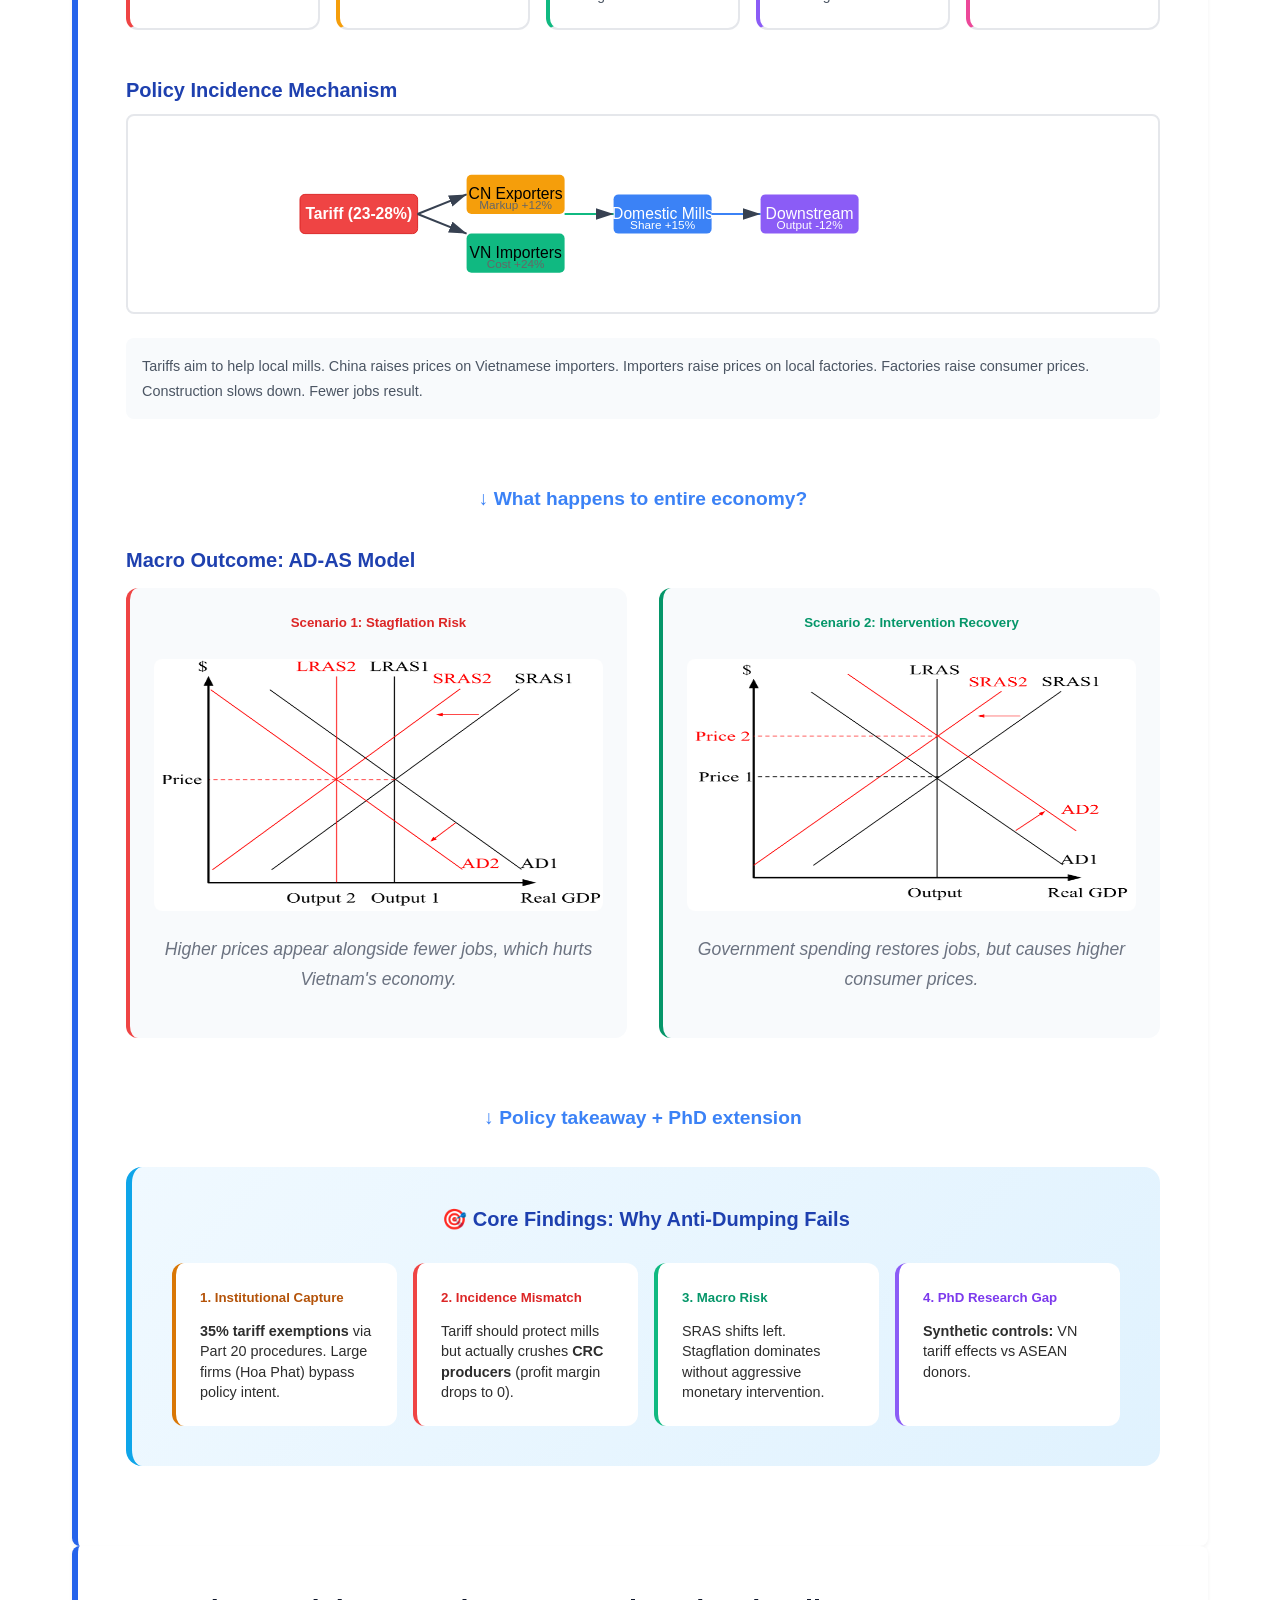
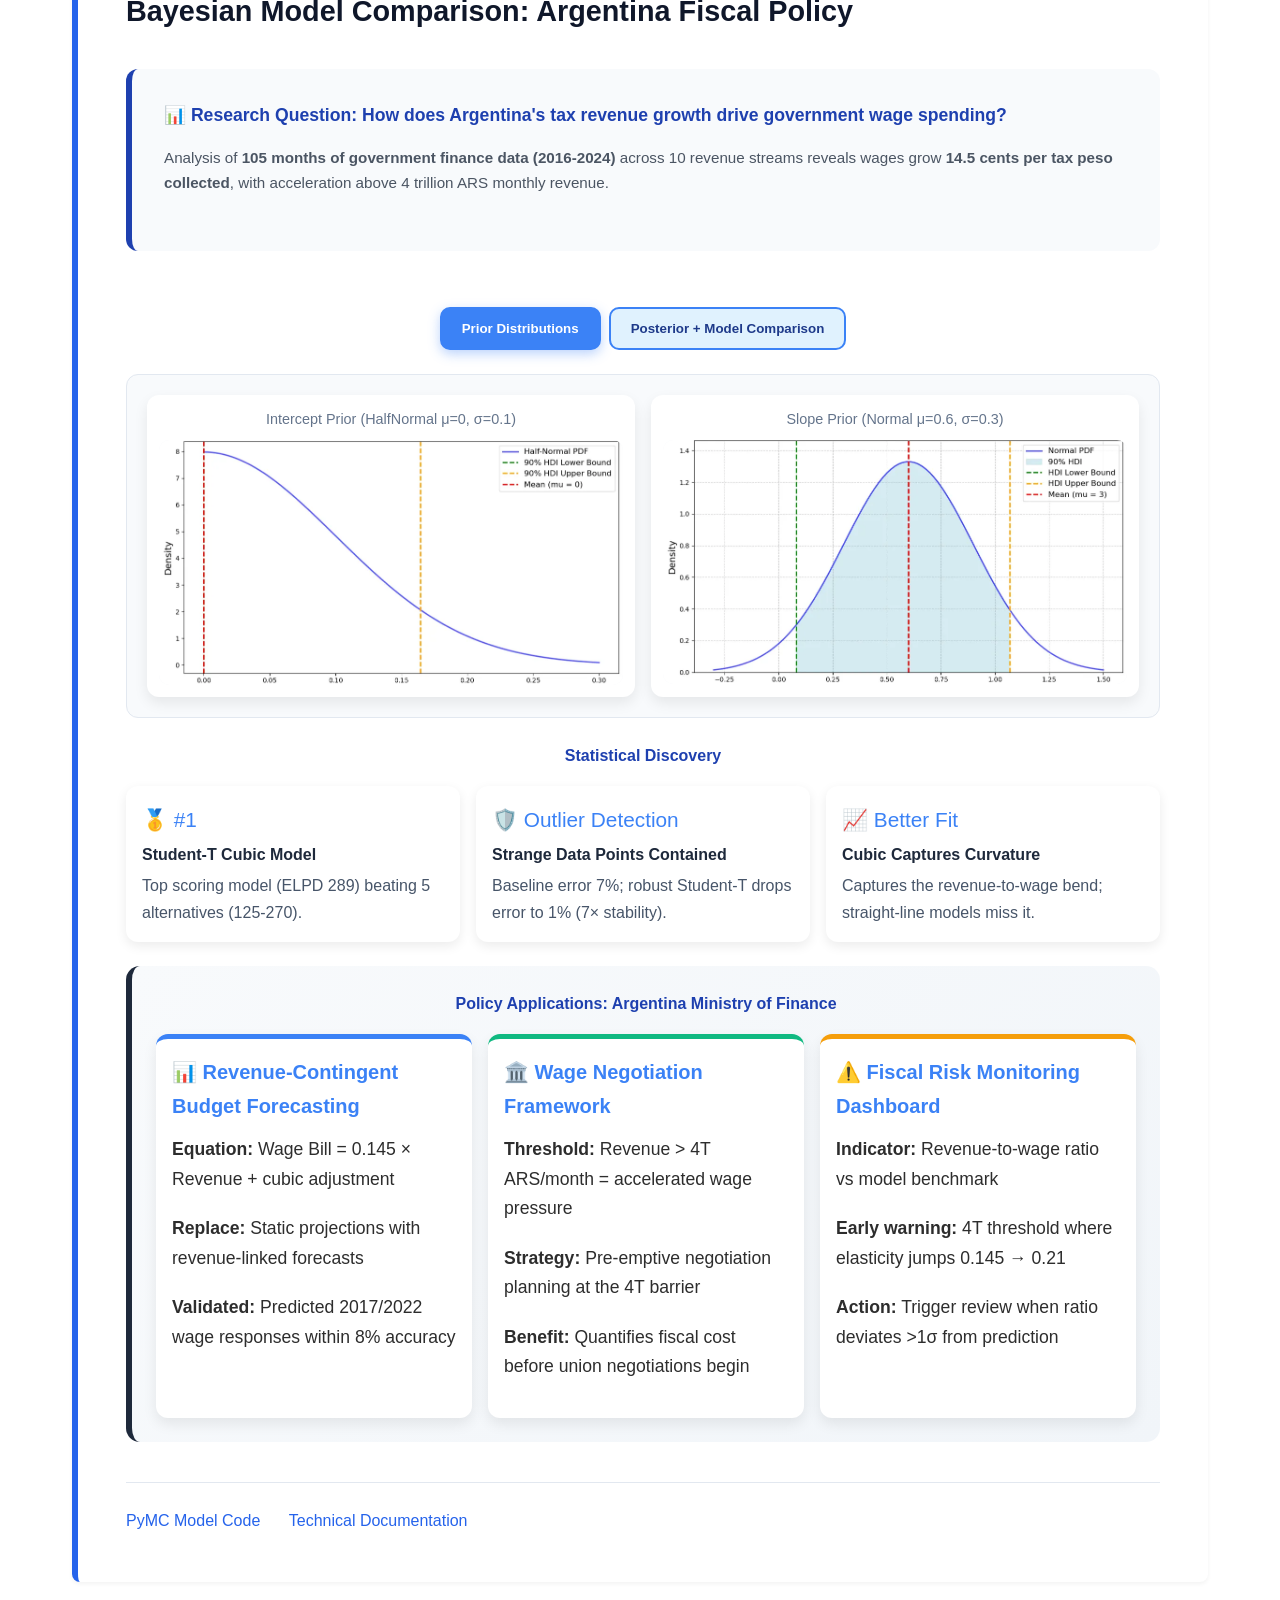
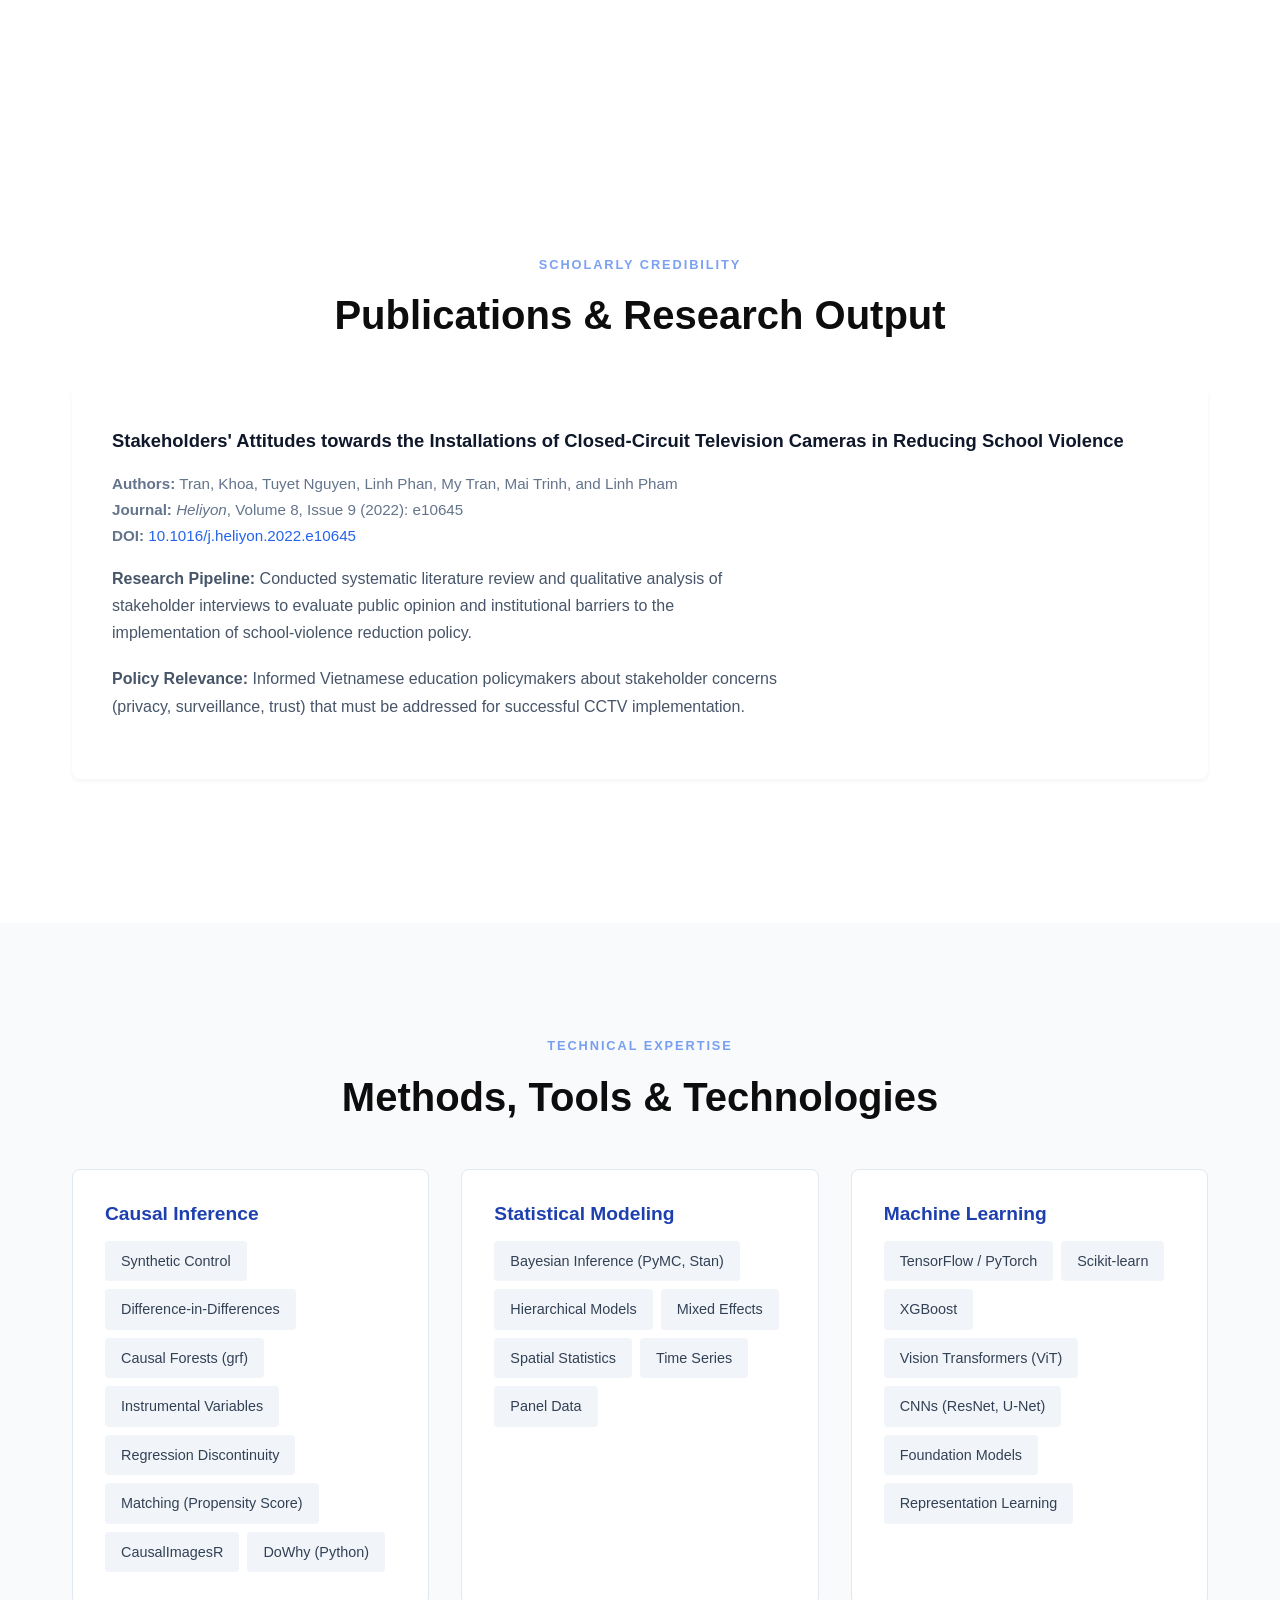
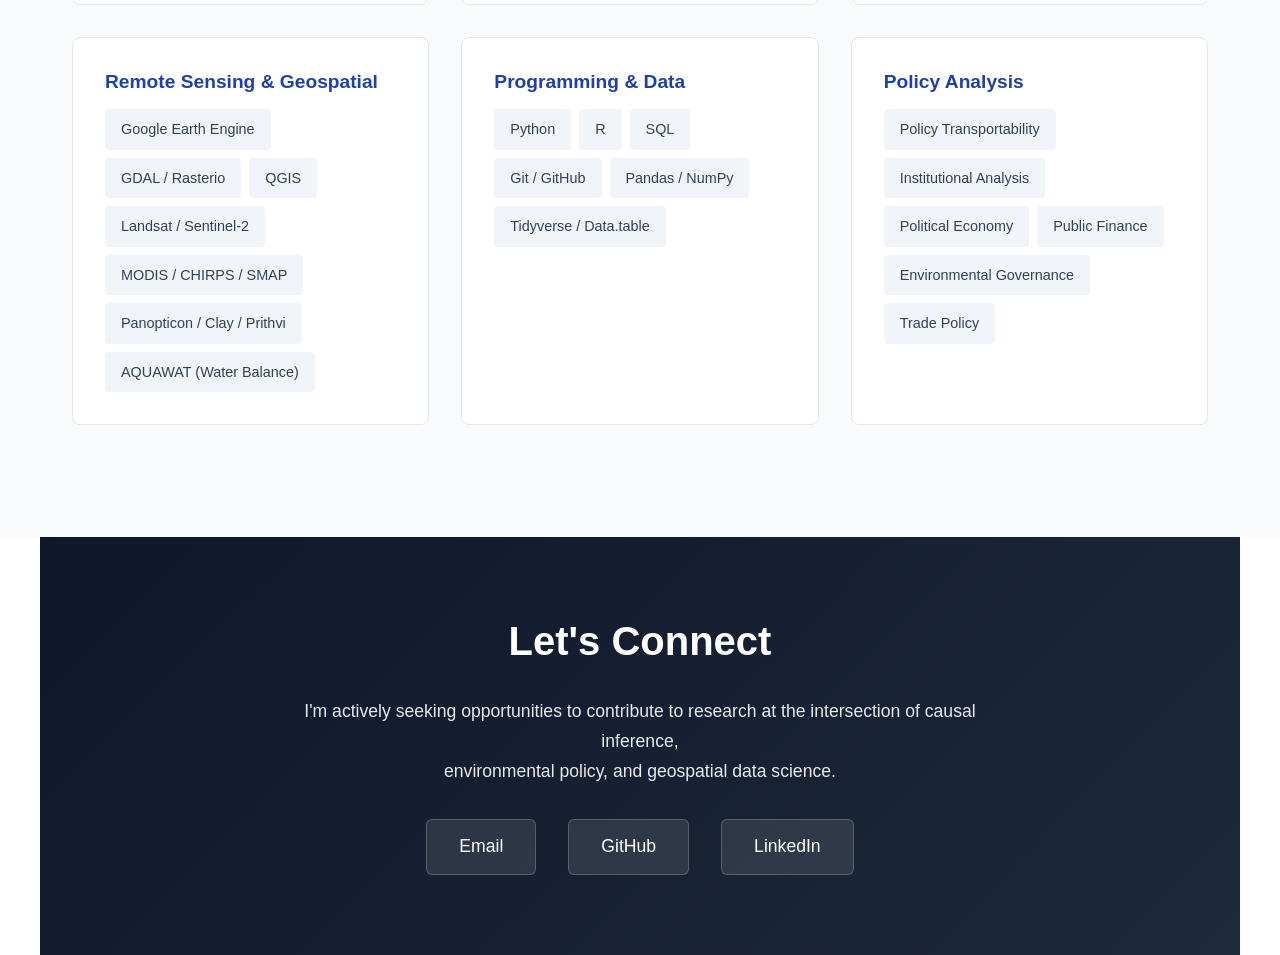
==== commit 2fd4f983: "Change text color to #3b82f6 in styles" ====
--- a/index.html
+++ b/index.html
@@ -2791,6 +2791,7 @@
         .bayes-finding-rank {
             font-size: 1.3rem;
             margin-bottom: 0.25rem;
+            color: #3b82f6;
         }
 
         .bayes-finding-title {
@@ -2840,9 +2841,11 @@
         }
 
         .bayes-policy-card h5 {
-            color: #1e293b;
+            color: #3b82f6;
             font-weight: 700;
             margin-bottom: 0.75rem;
+            font-size: 1.25rem;
+            
         }
     </style>
 
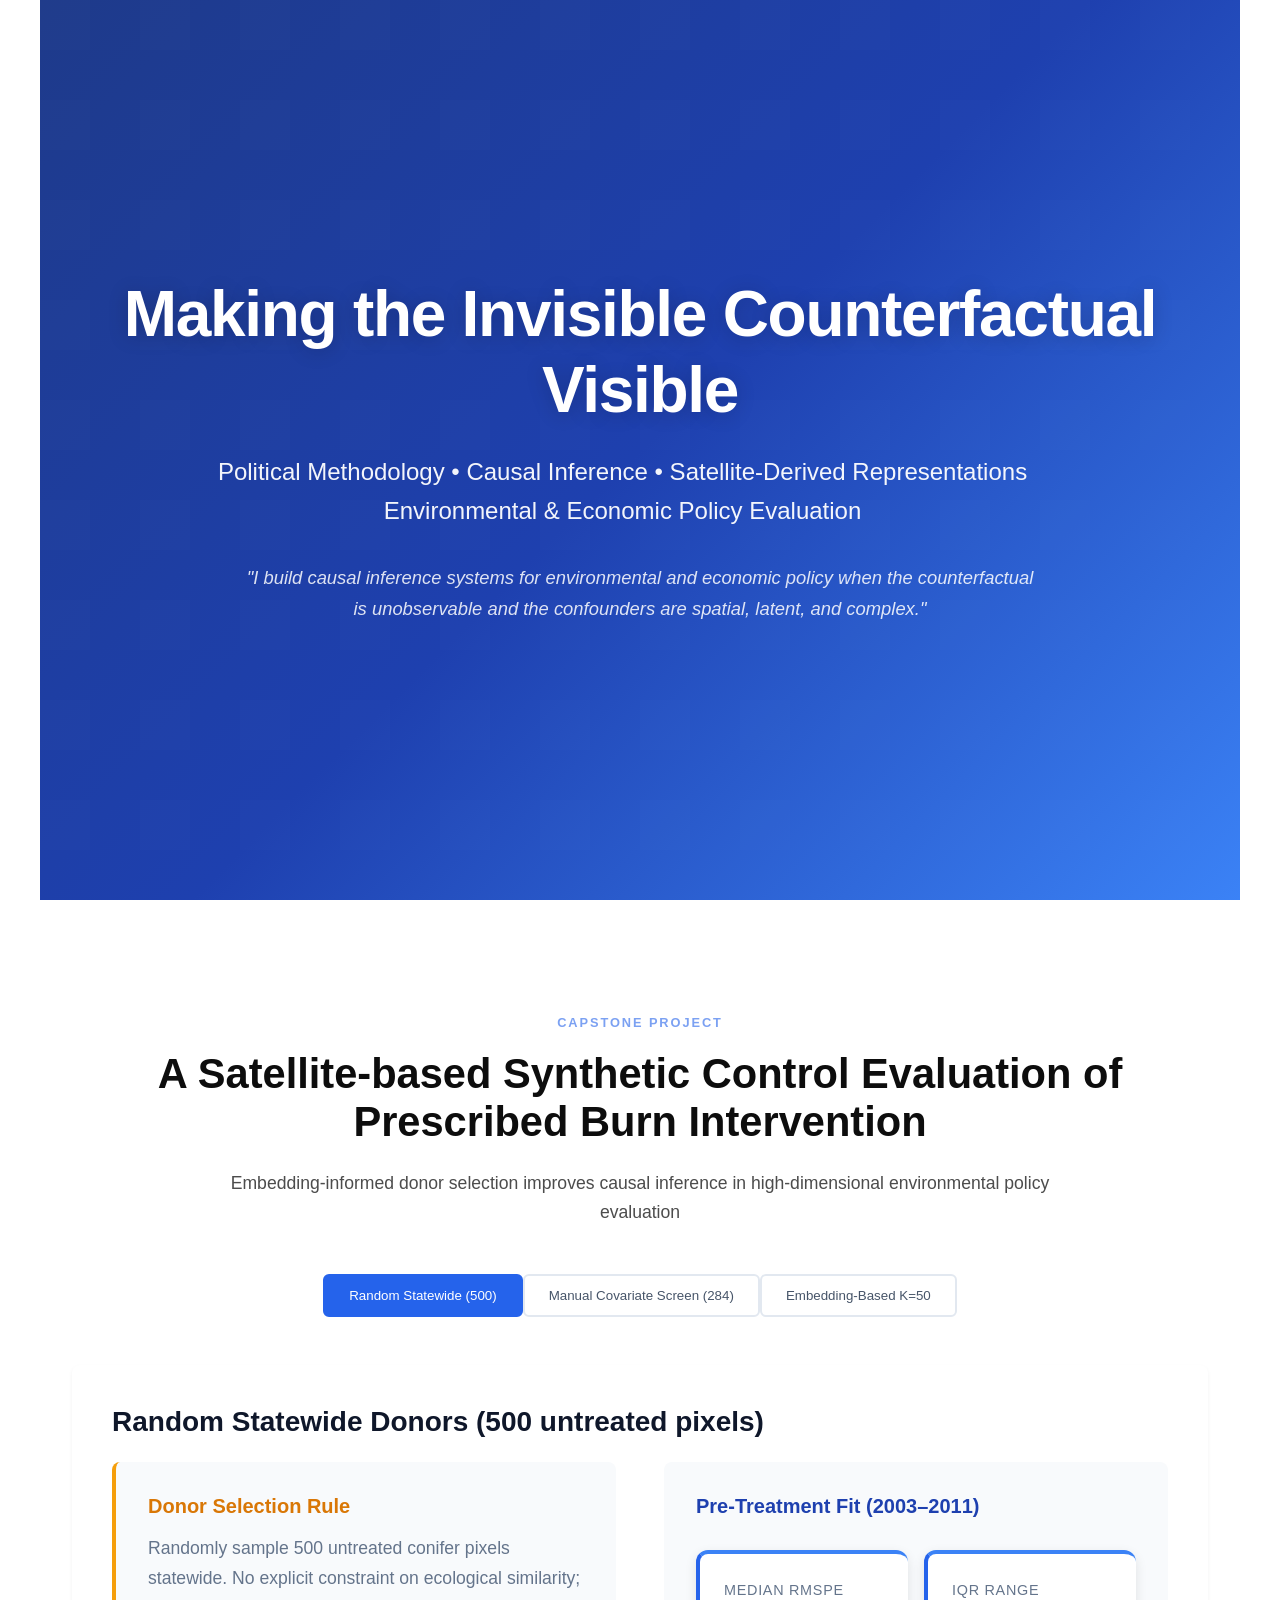
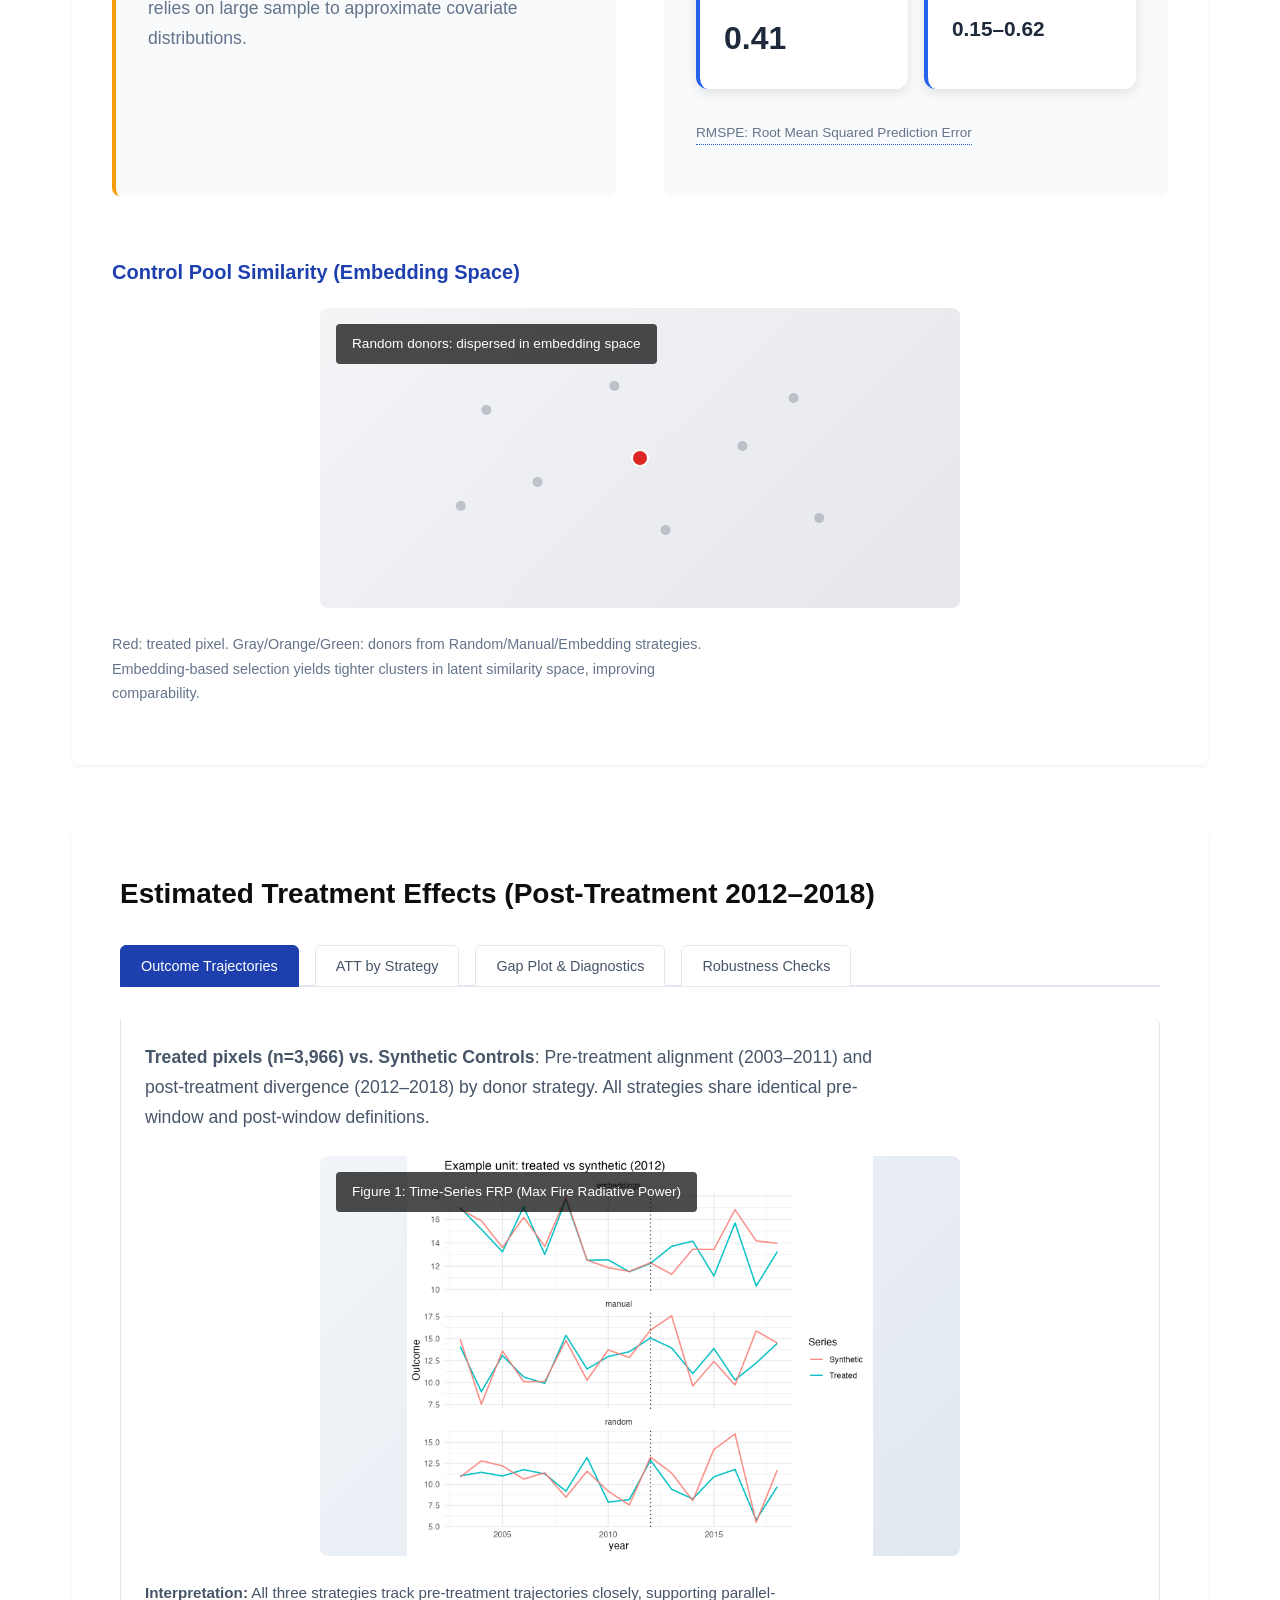
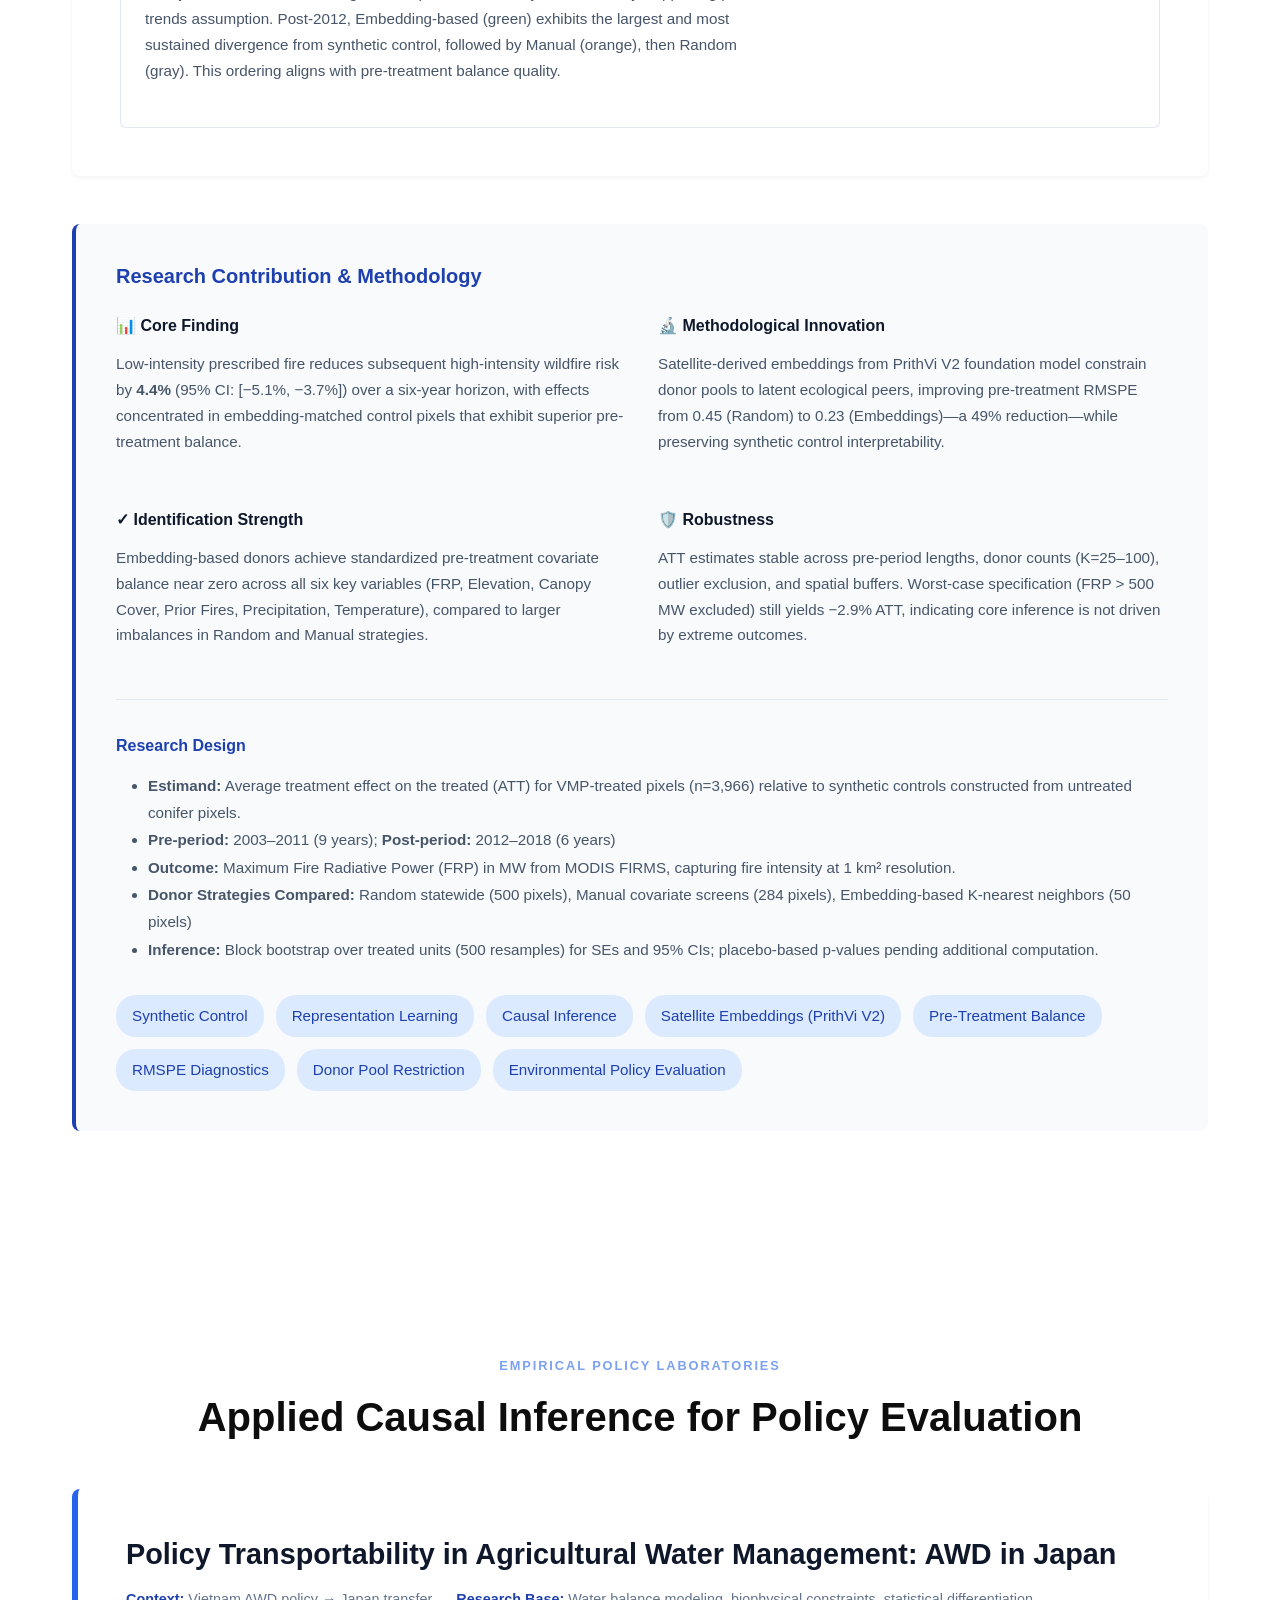
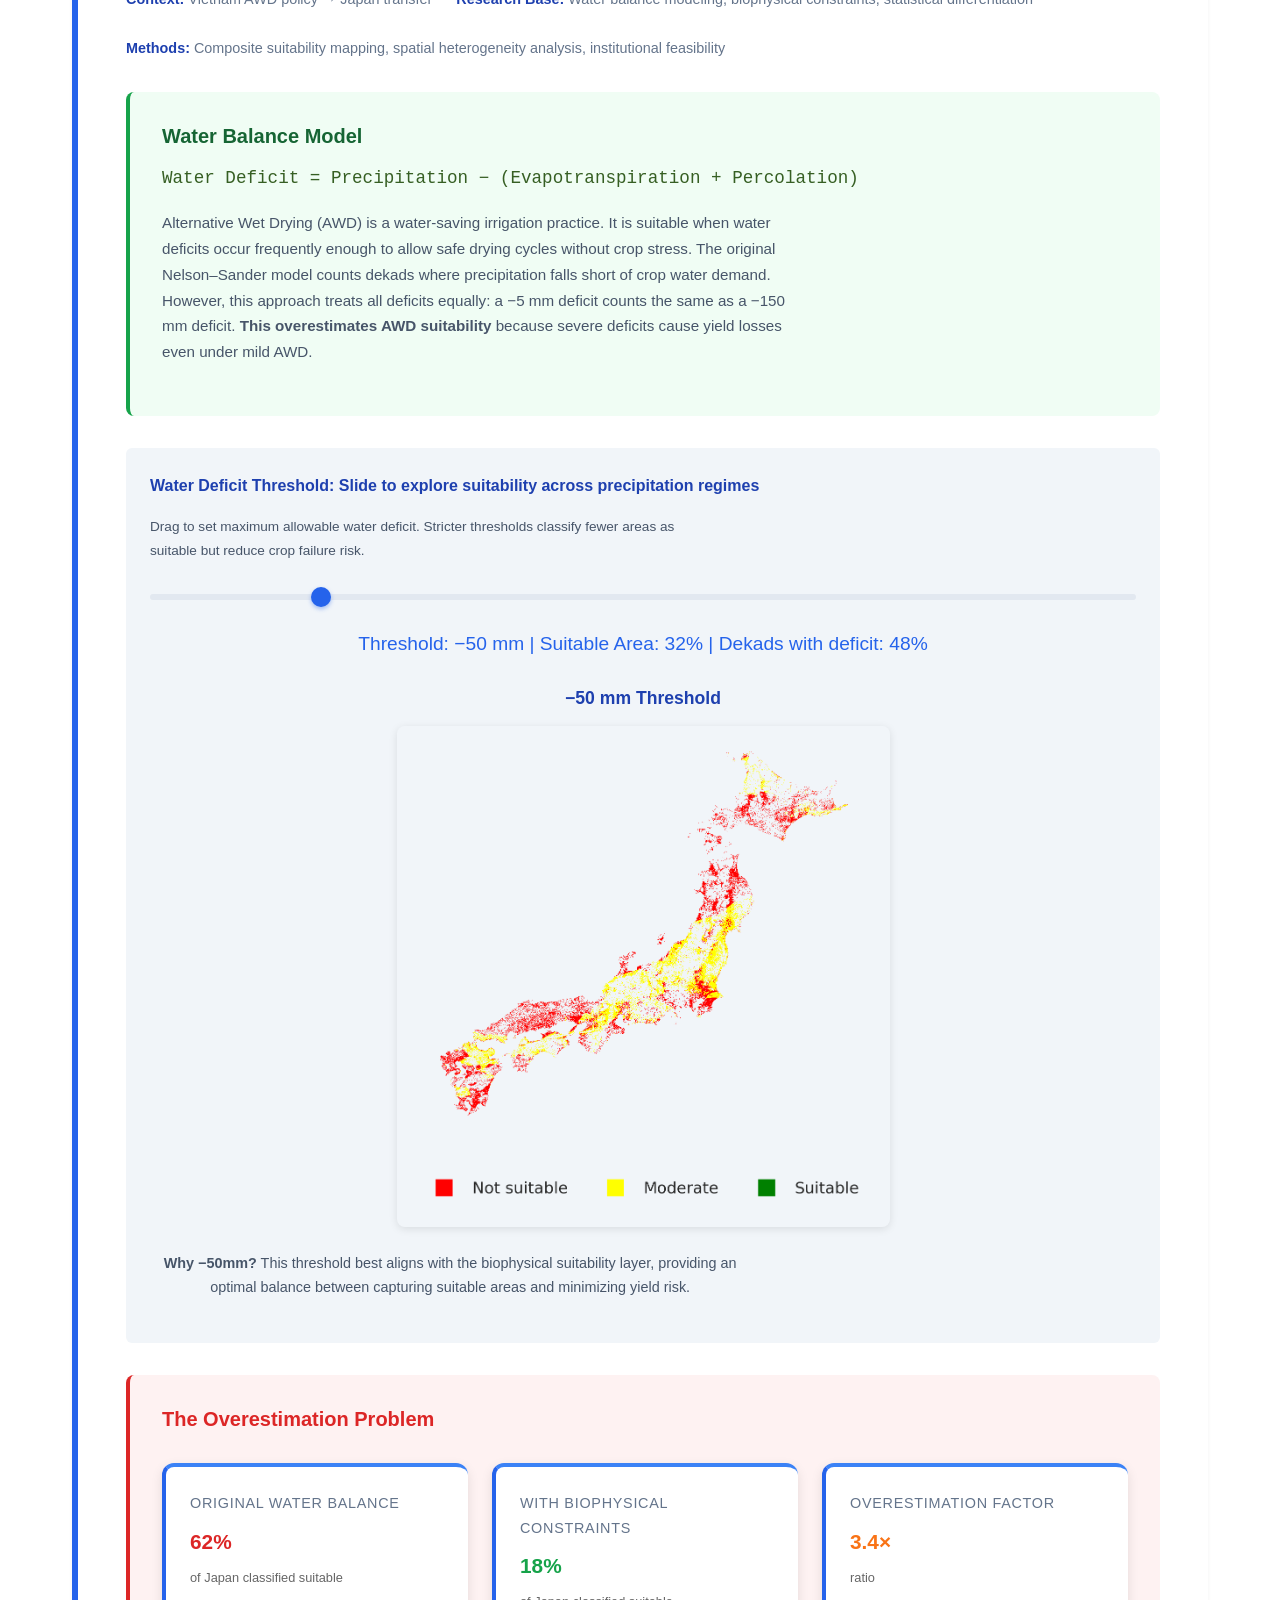
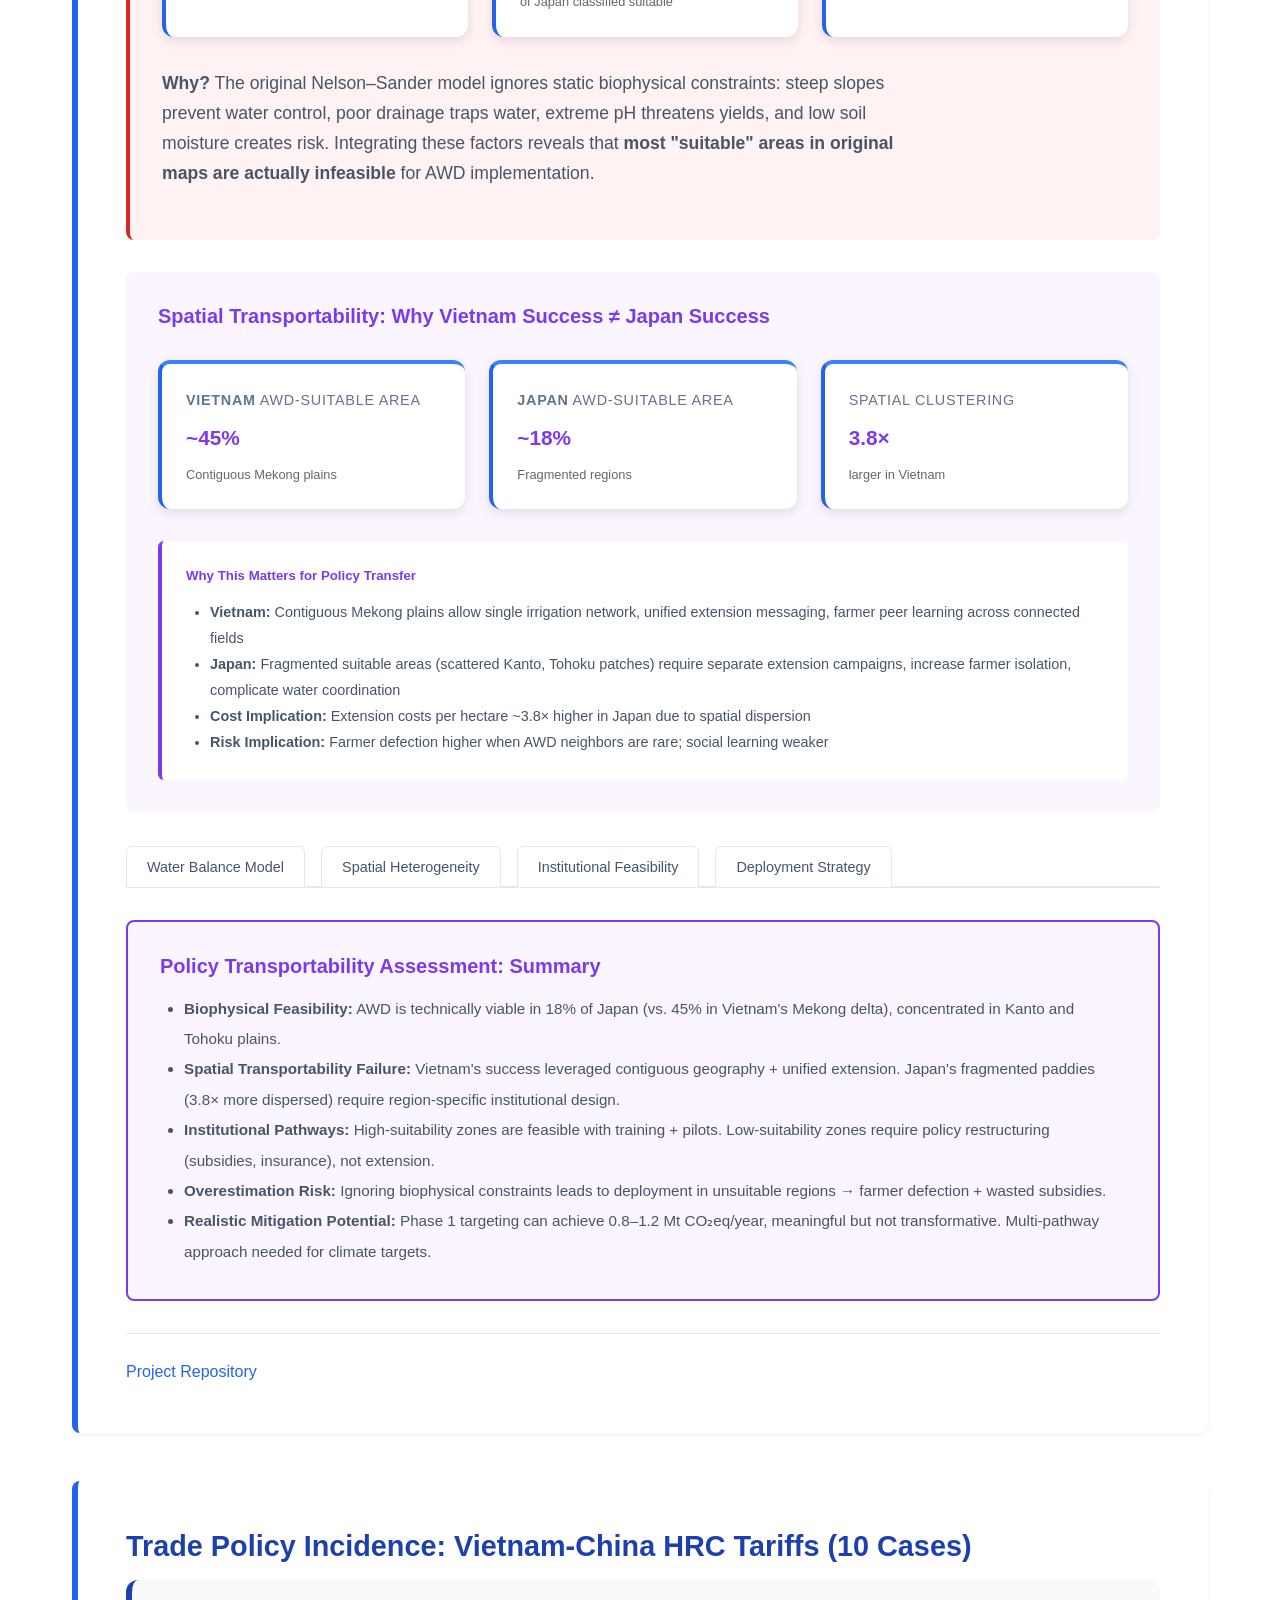
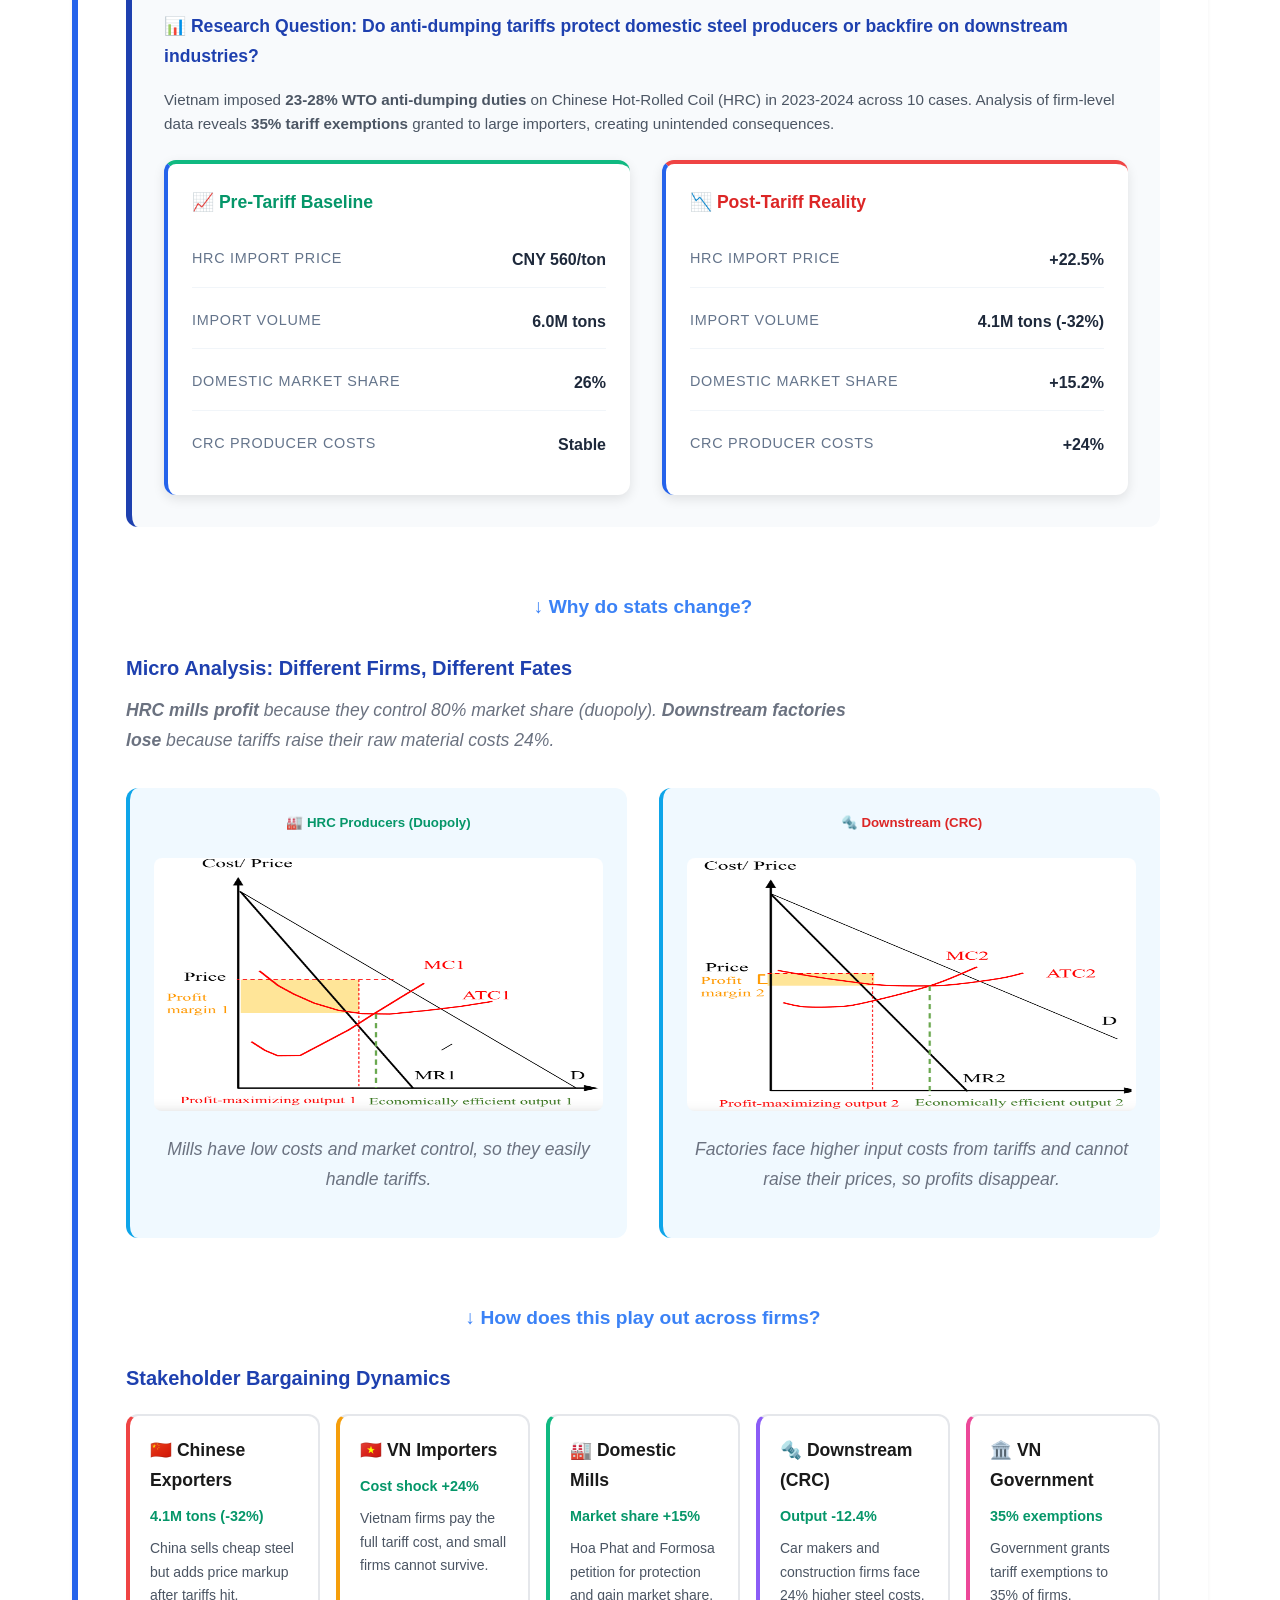
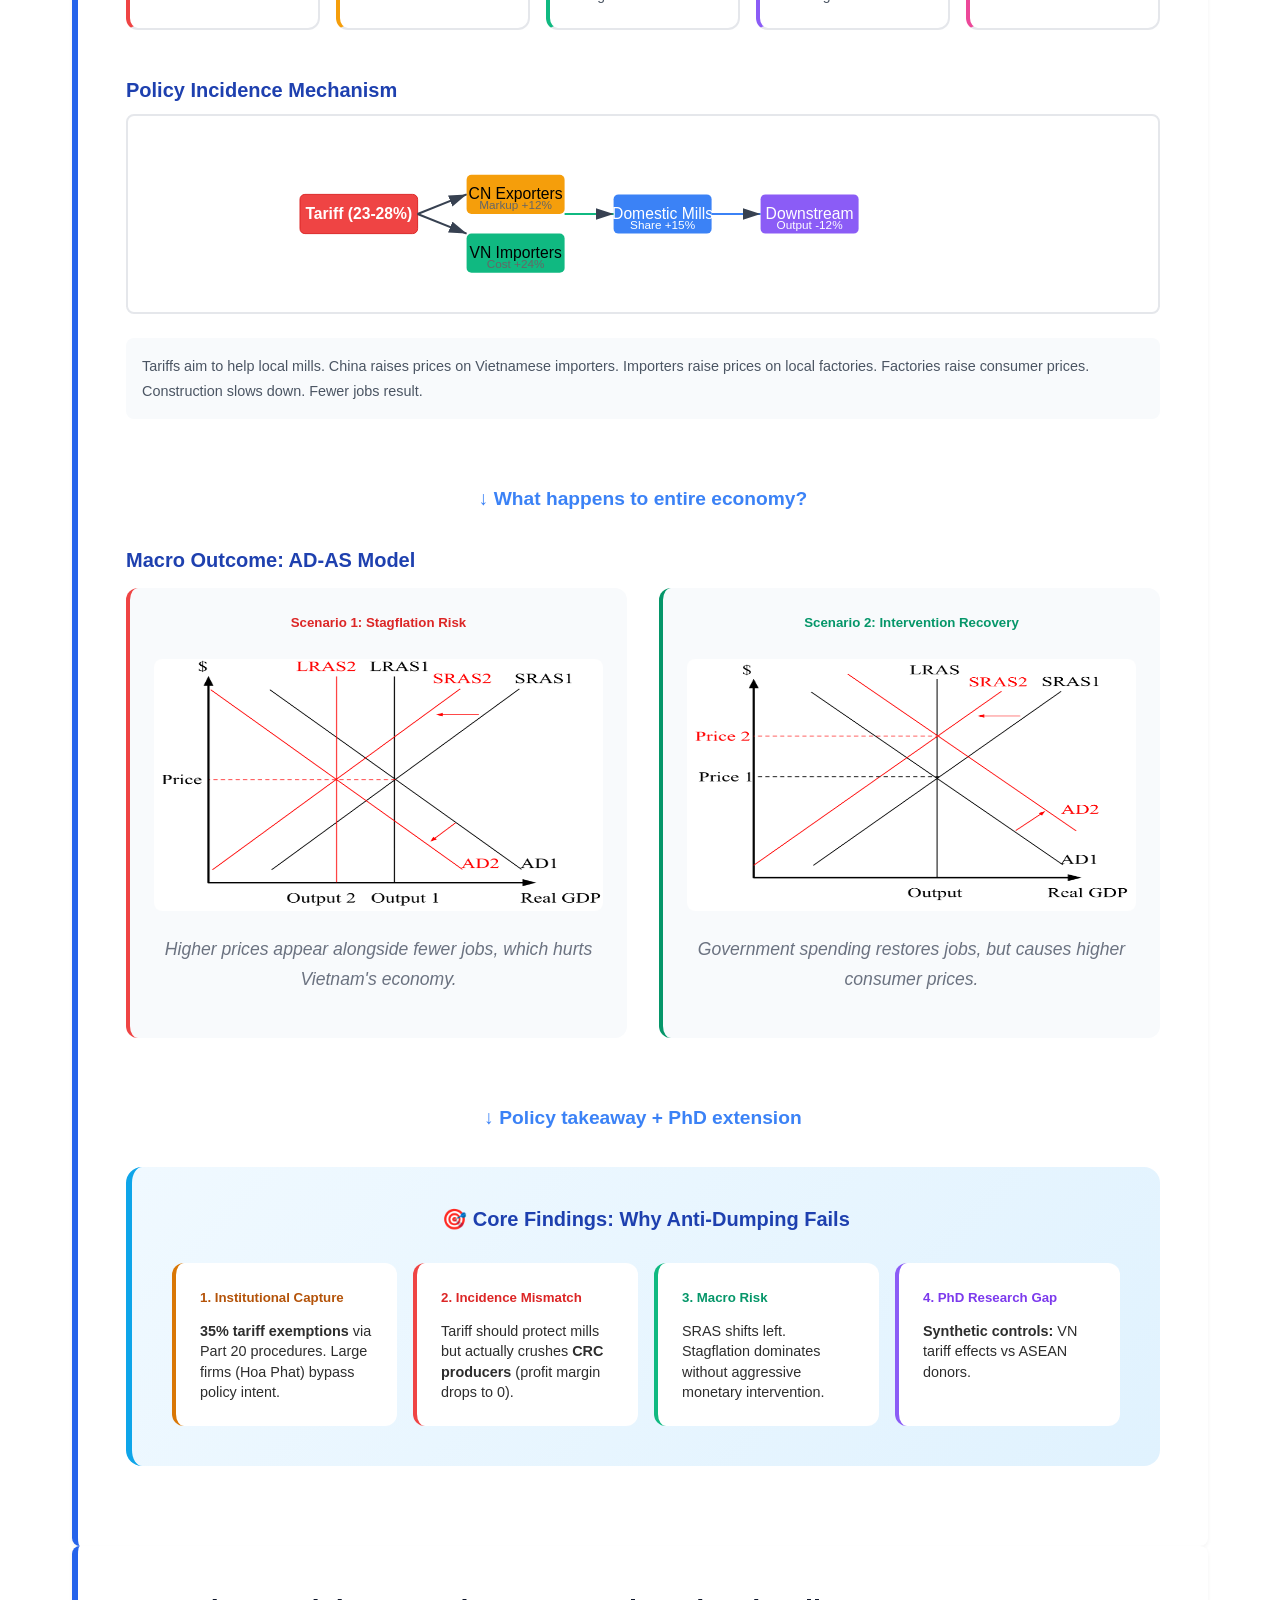
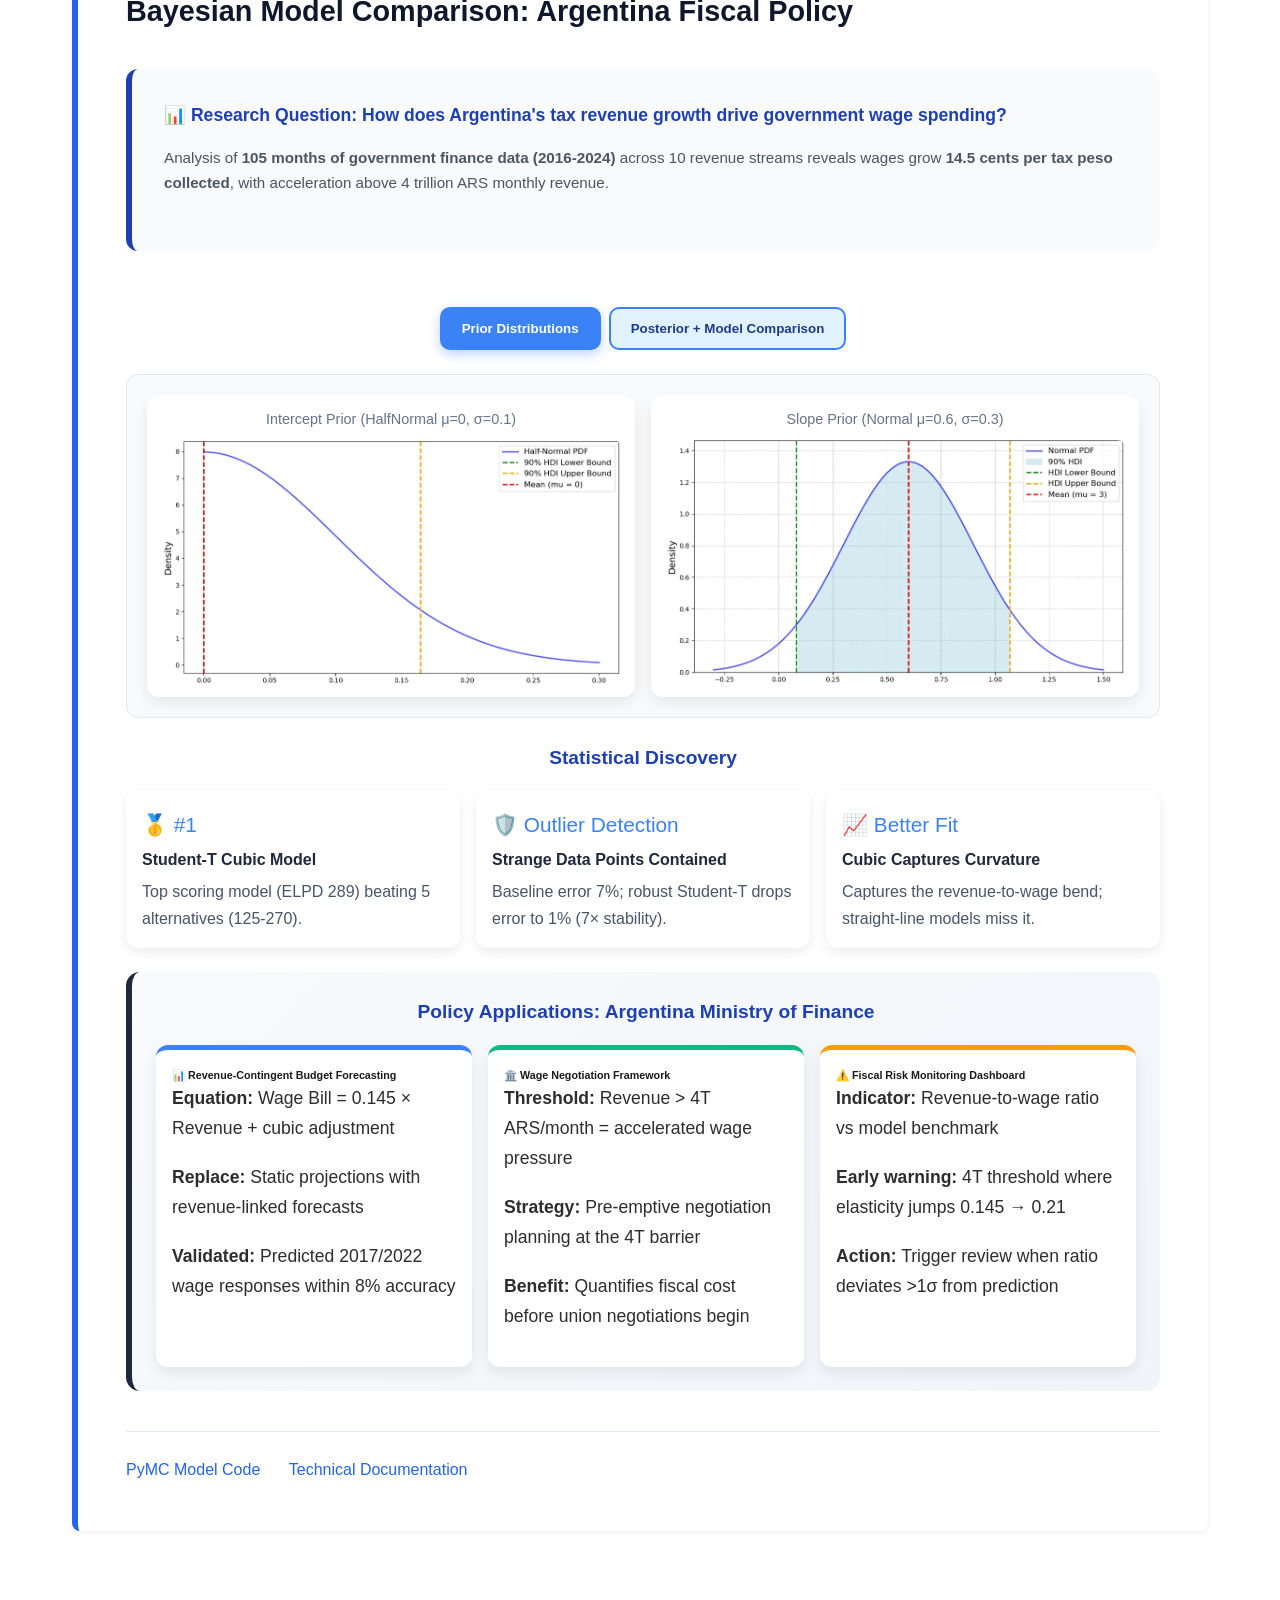
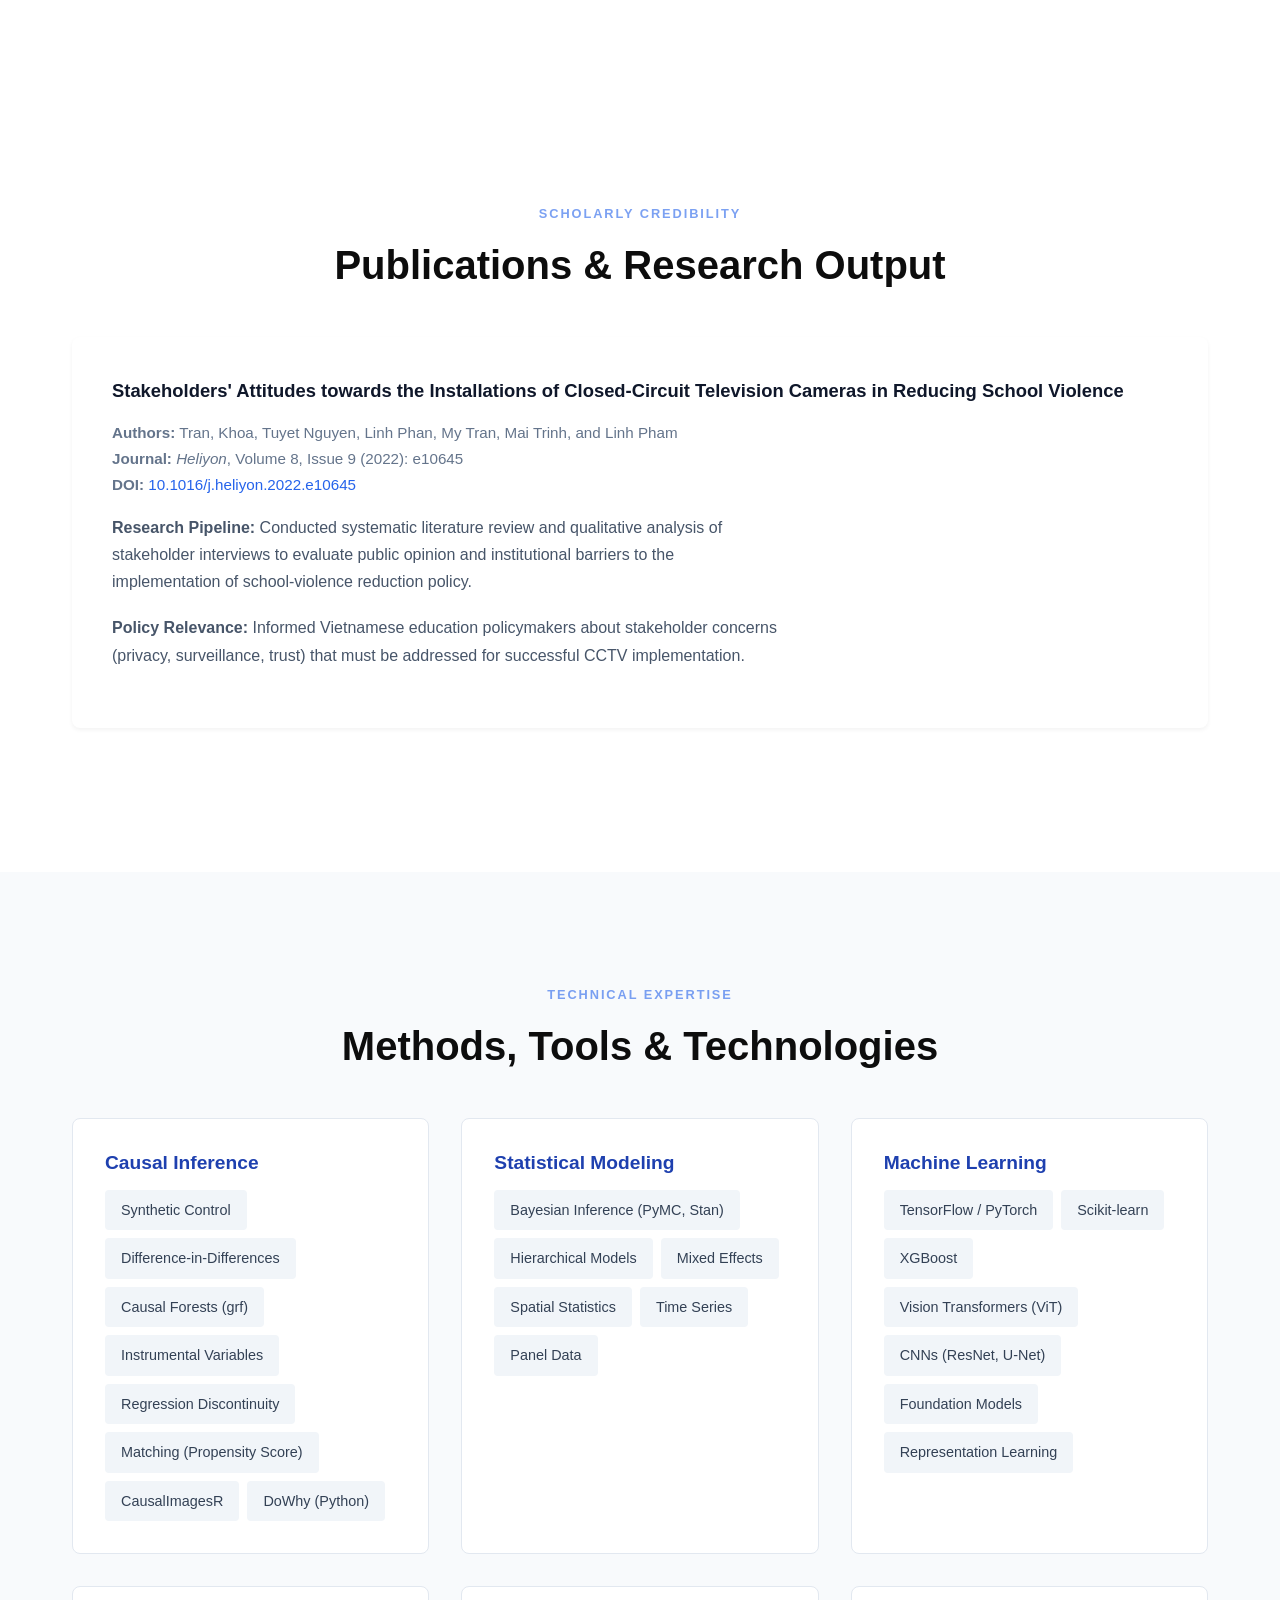
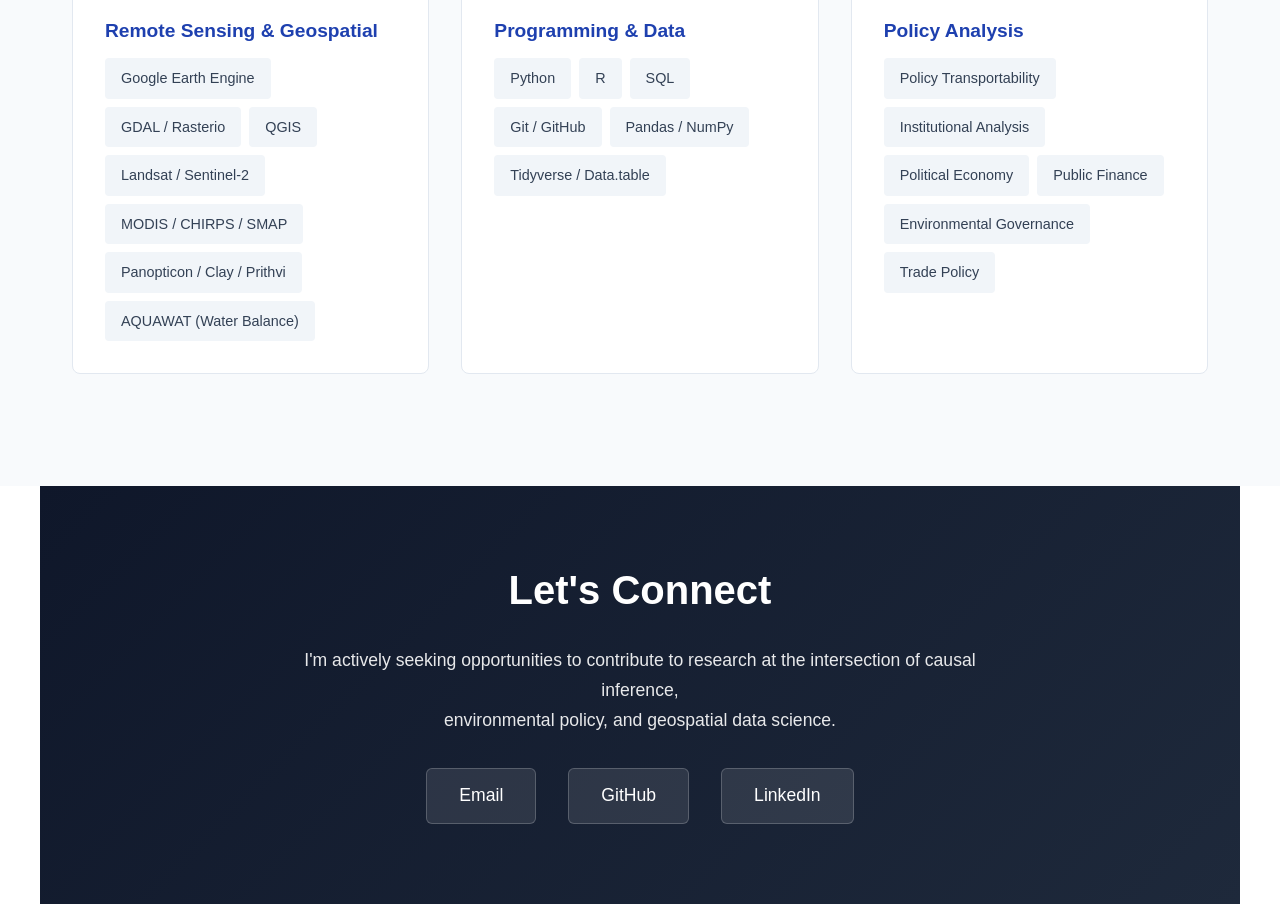
==== commit 383c748f: "Change headings from h5 to h6 in policy section" ====
--- a/index.html
+++ b/index.html
@@ -2031,19 +2031,19 @@
                 <div class="bayes-policy-title">Policy Applications: Argentina Ministry of Finance</div>
                 <div class="bayes-policy-grid">
                     <div class="bayes-policy-card">
-                        <h5>📊 Revenue-Contingent Budget Forecasting</h5>
+                        <h6>📊 Revenue-Contingent Budget Forecasting</h6>
                         <p><strong>Equation:</strong> Wage Bill = 0.145 × Revenue + cubic adjustment</p>
                         <p><strong>Replace:</strong> Static projections with revenue-linked forecasts</p>
                         <p><strong>Validated:</strong> Predicted 2017/2022 wage responses within 8% accuracy</p>
                     </div>
                     <div class="bayes-policy-card">
-                        <h5>🏛️ Wage Negotiation Framework</h5>
+                        <h6>🏛️ Wage Negotiation Framework</h6>
                         <p><strong>Threshold:</strong> Revenue > 4T ARS/month = accelerated wage pressure</p>
                         <p><strong>Strategy:</strong> Pre-emptive negotiation planning at the 4T barrier</p>
                         <p><strong>Benefit:</strong> Quantifies fiscal cost before union negotiations begin</p>
                     </div>
                     <div class="bayes-policy-card">
-                        <h5>⚠️ Fiscal Risk Monitoring Dashboard</h5>
+                        <h6>⚠️ Fiscal Risk Monitoring Dashboard</h6>
                         <p><strong>Indicator:</strong> Revenue-to-wage ratio vs model benchmark</p>
                         <p><strong>Early warning:</strong> 4T threshold where elasticity jumps 0.145 → 0.21</p>
                         <p><strong>Action:</strong> Trigger review when ratio deviates >1σ from prediction</p>
@@ -2816,6 +2816,7 @@
             font-weight: 700;
             text-align: center;
             margin-bottom: 1rem;
+            font-size: 1.2rem;
         }
 
         .bayes-policy-grid {
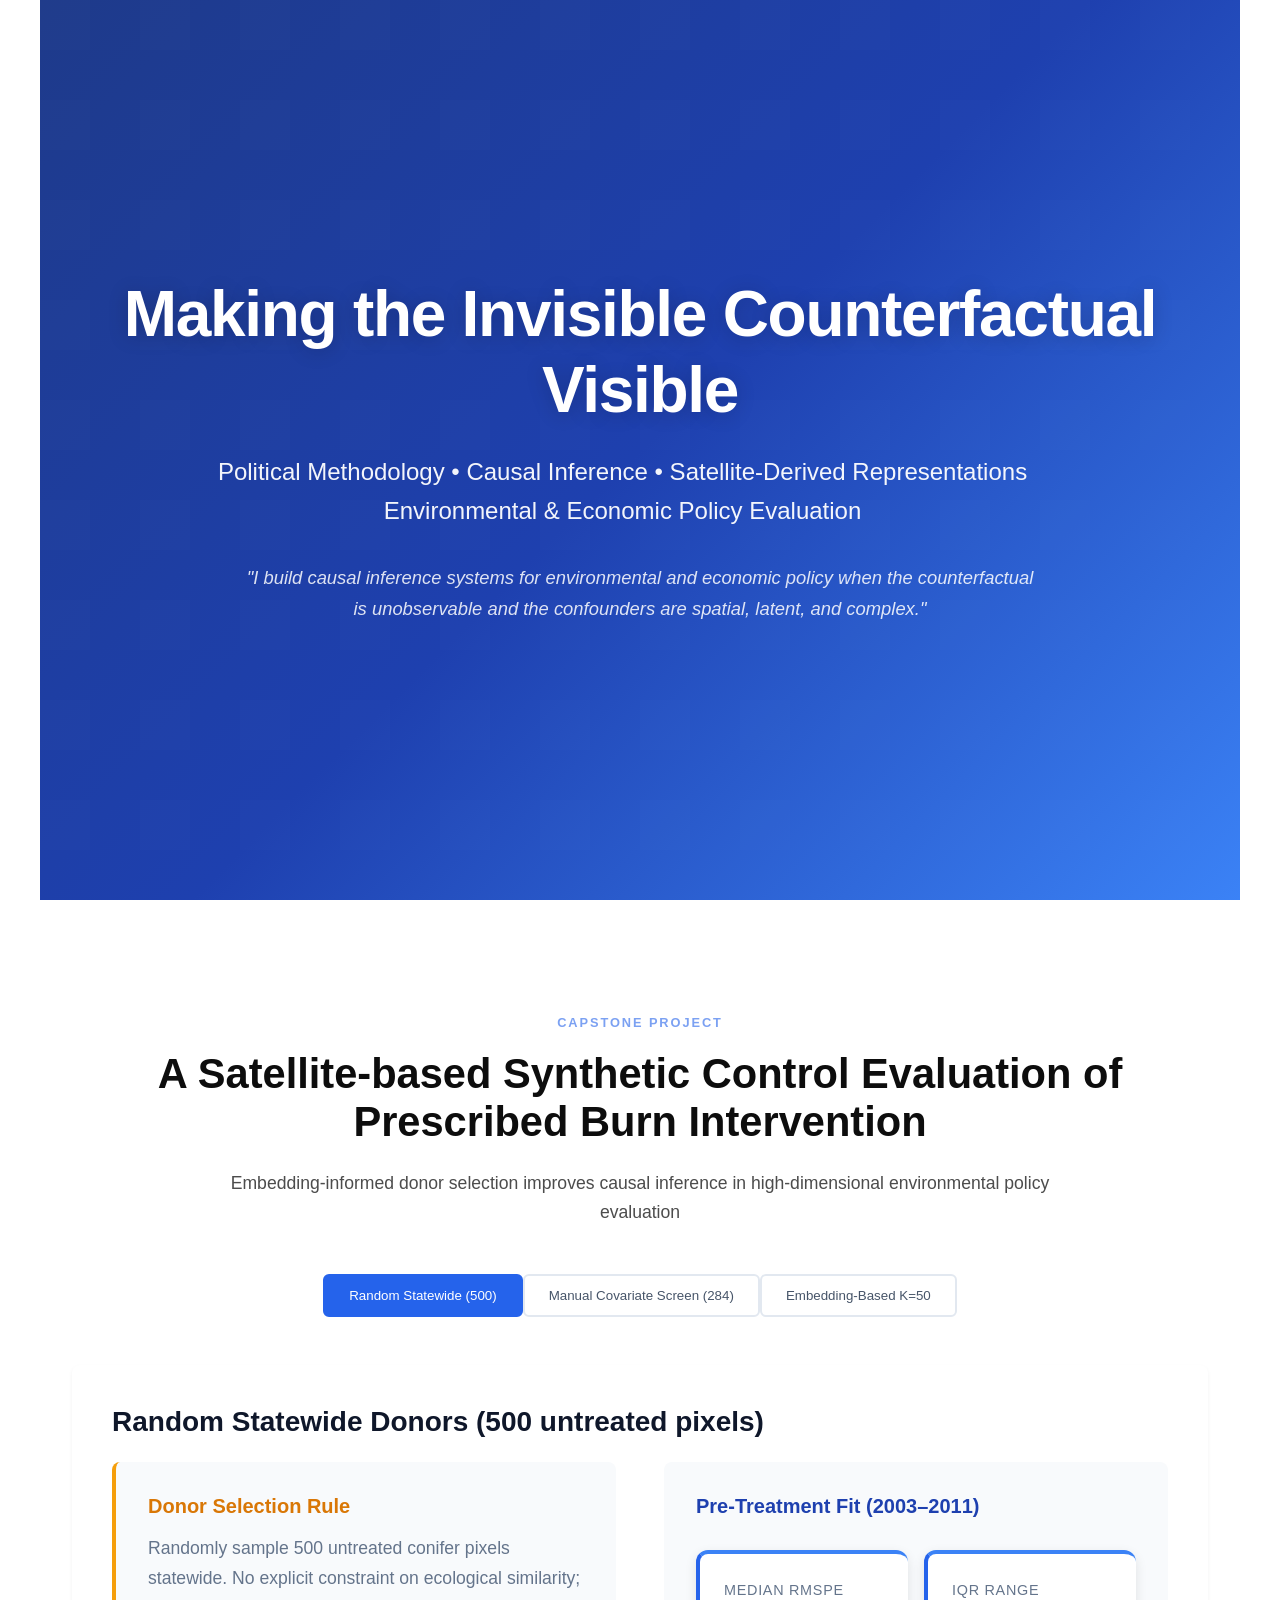
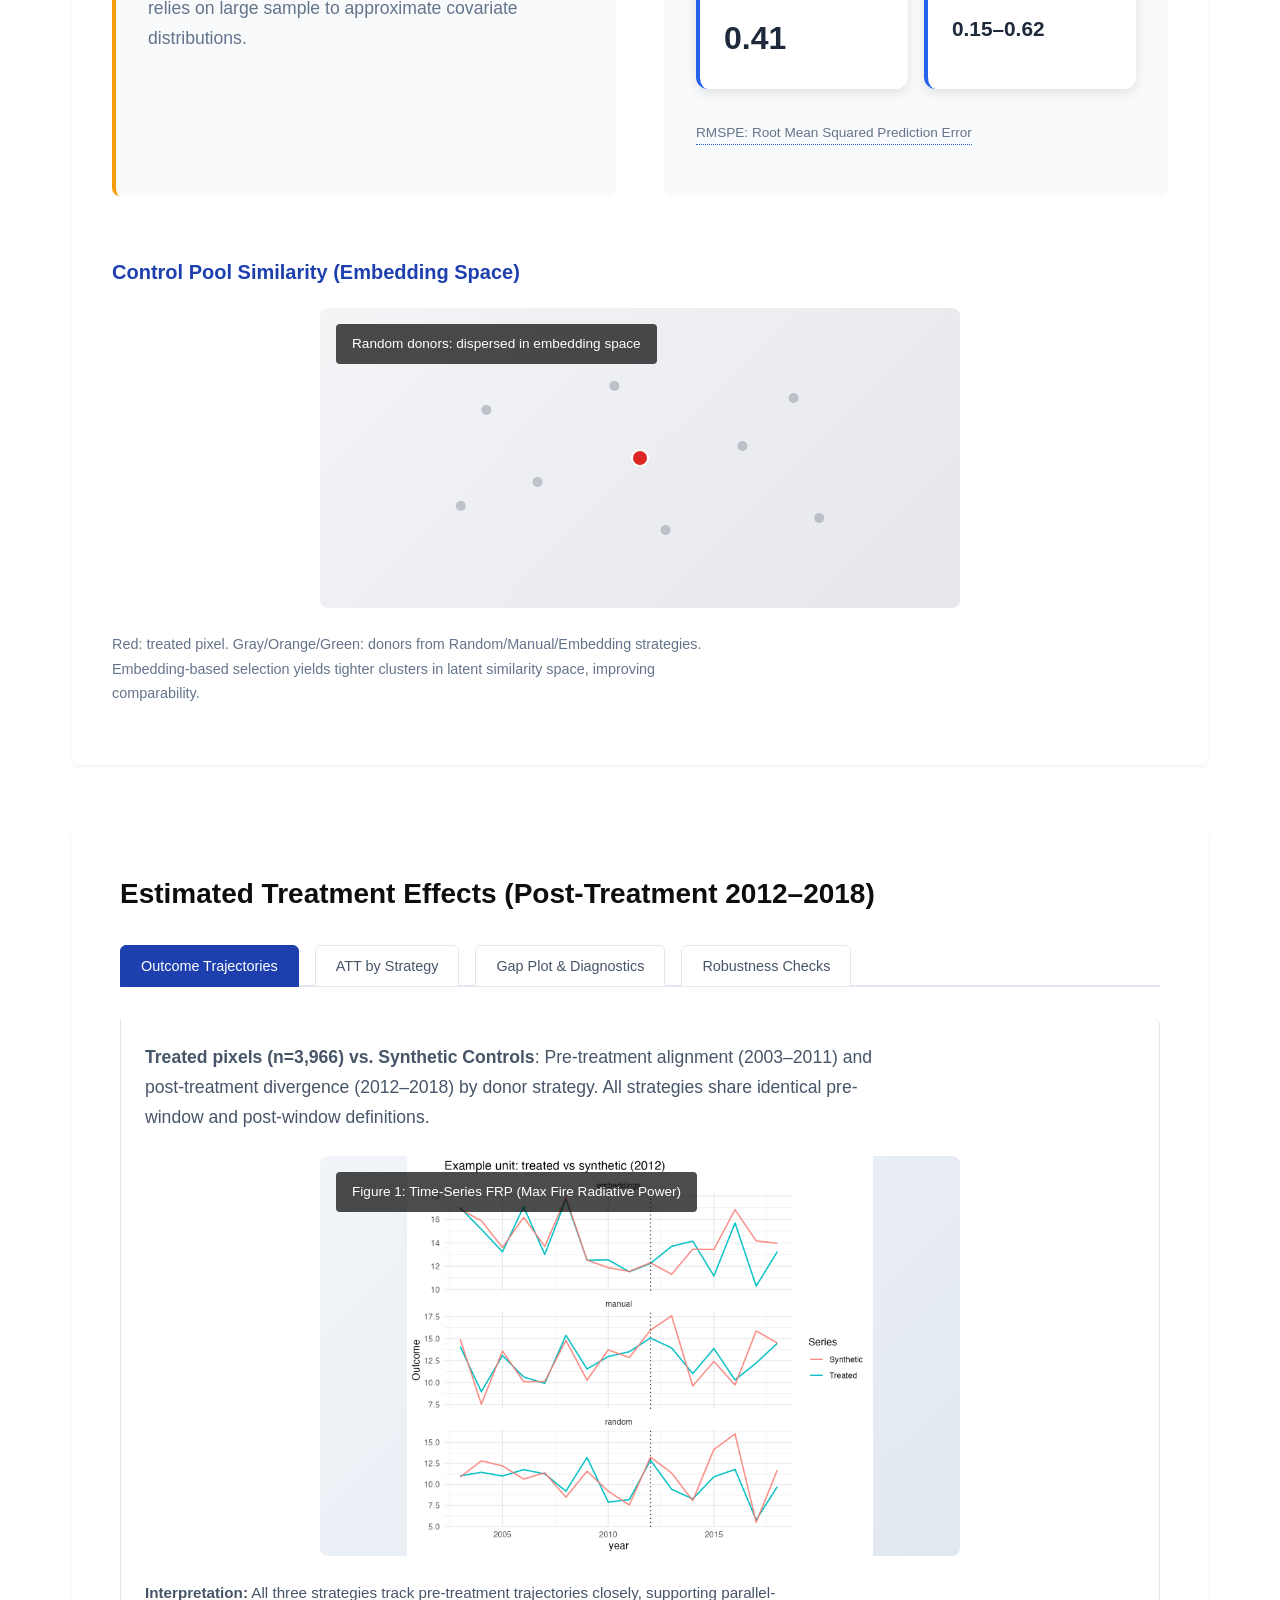
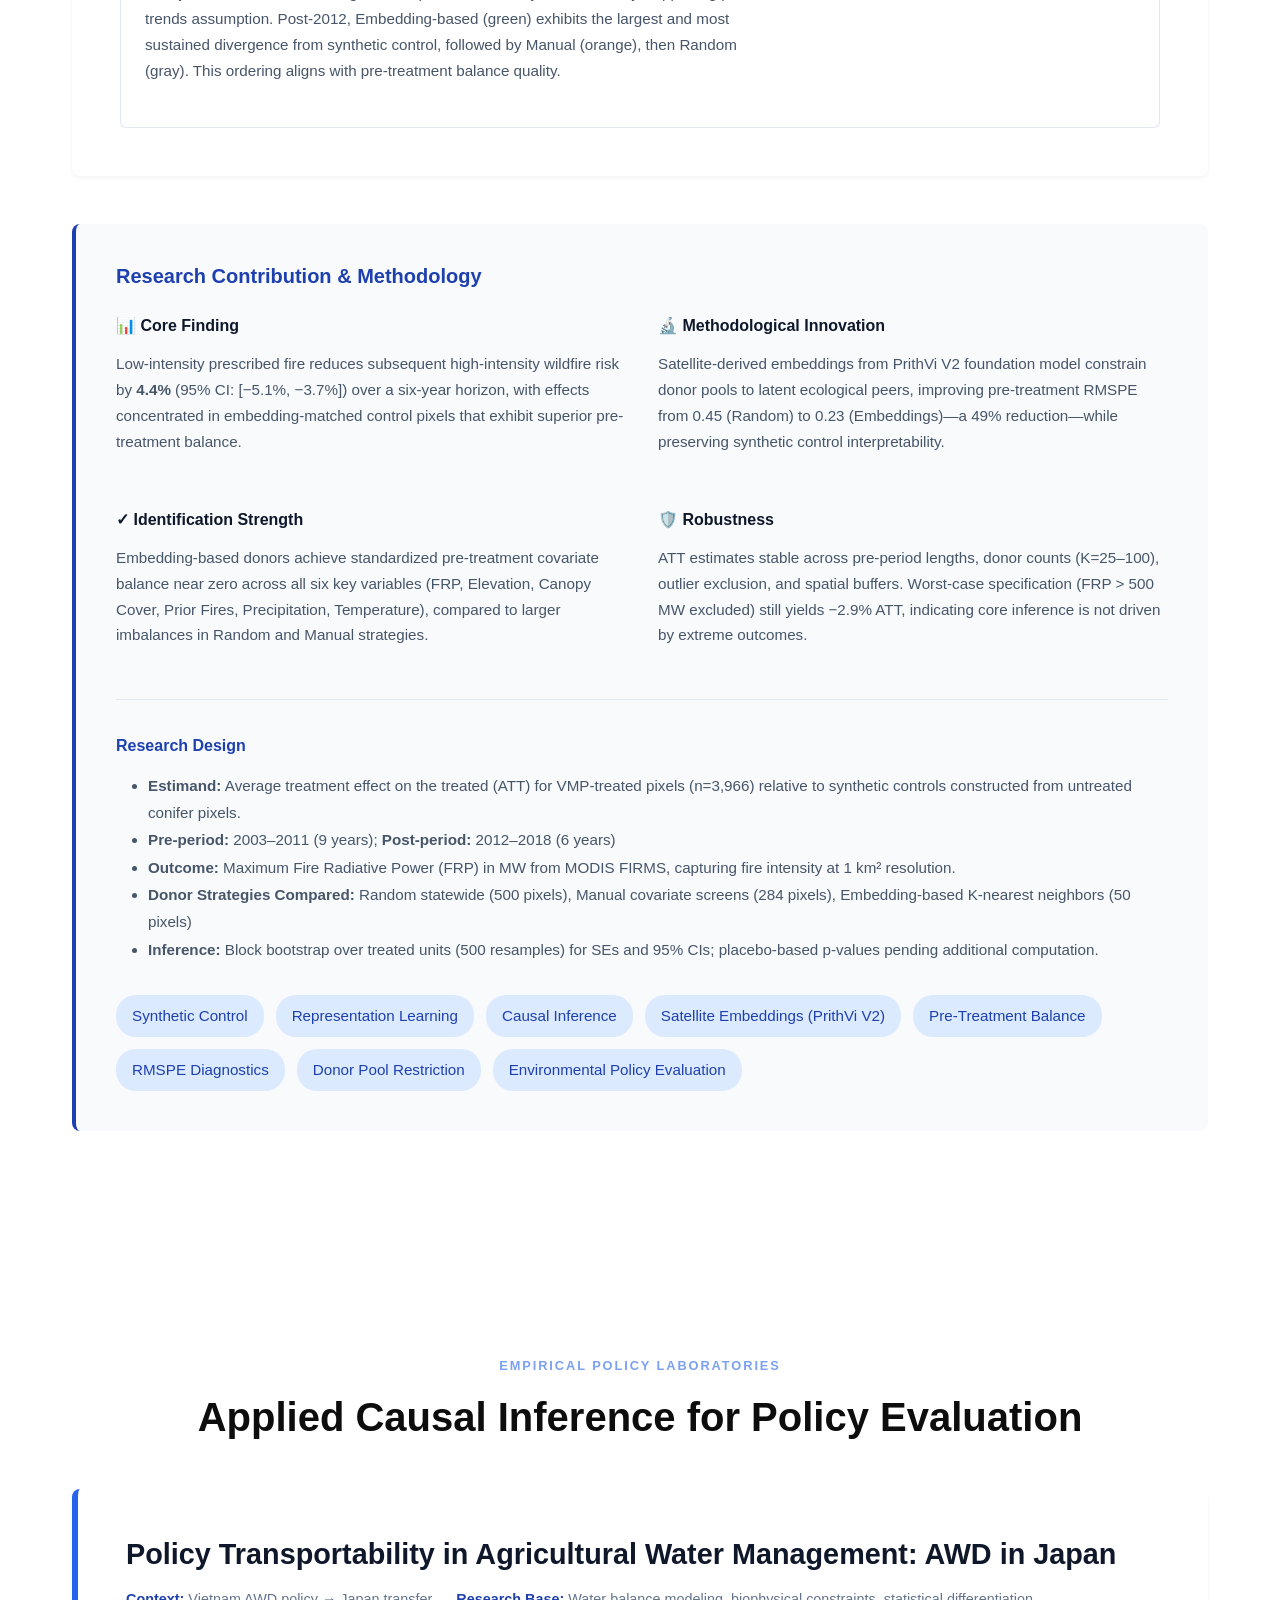
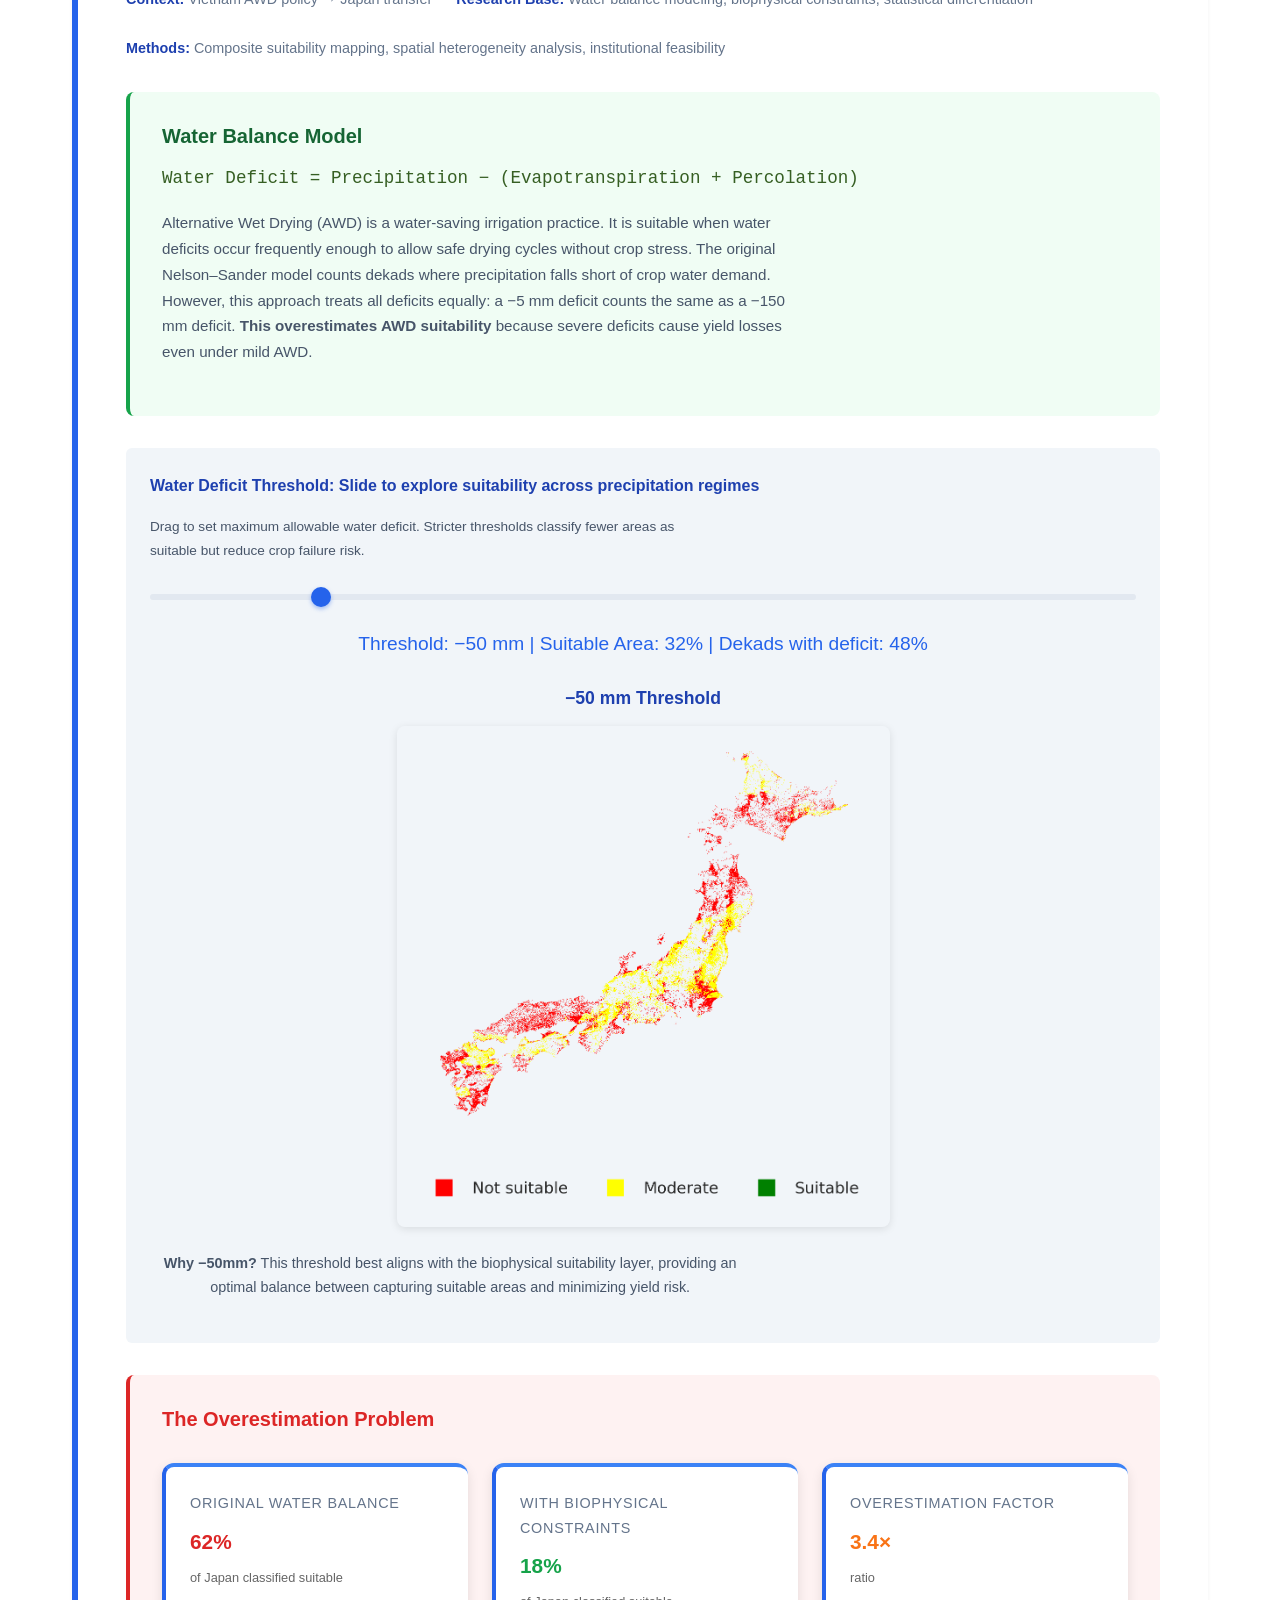
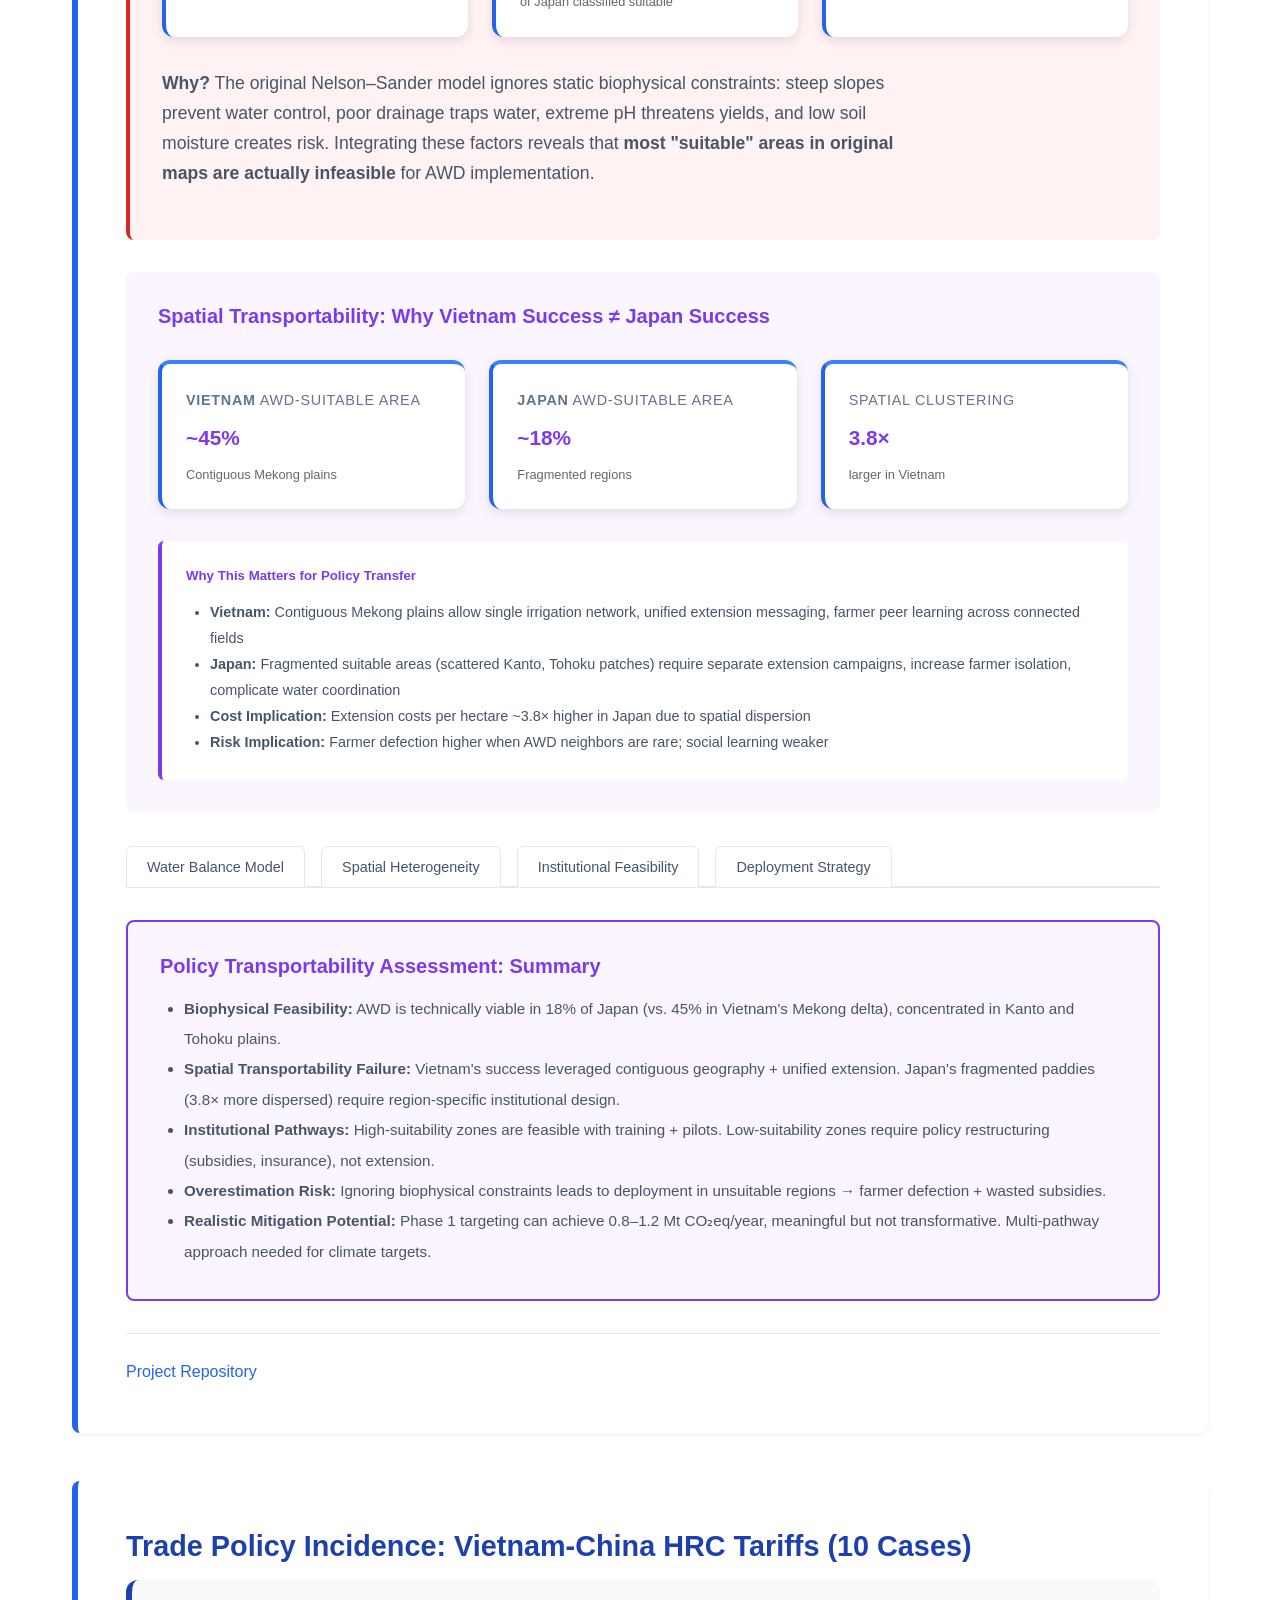
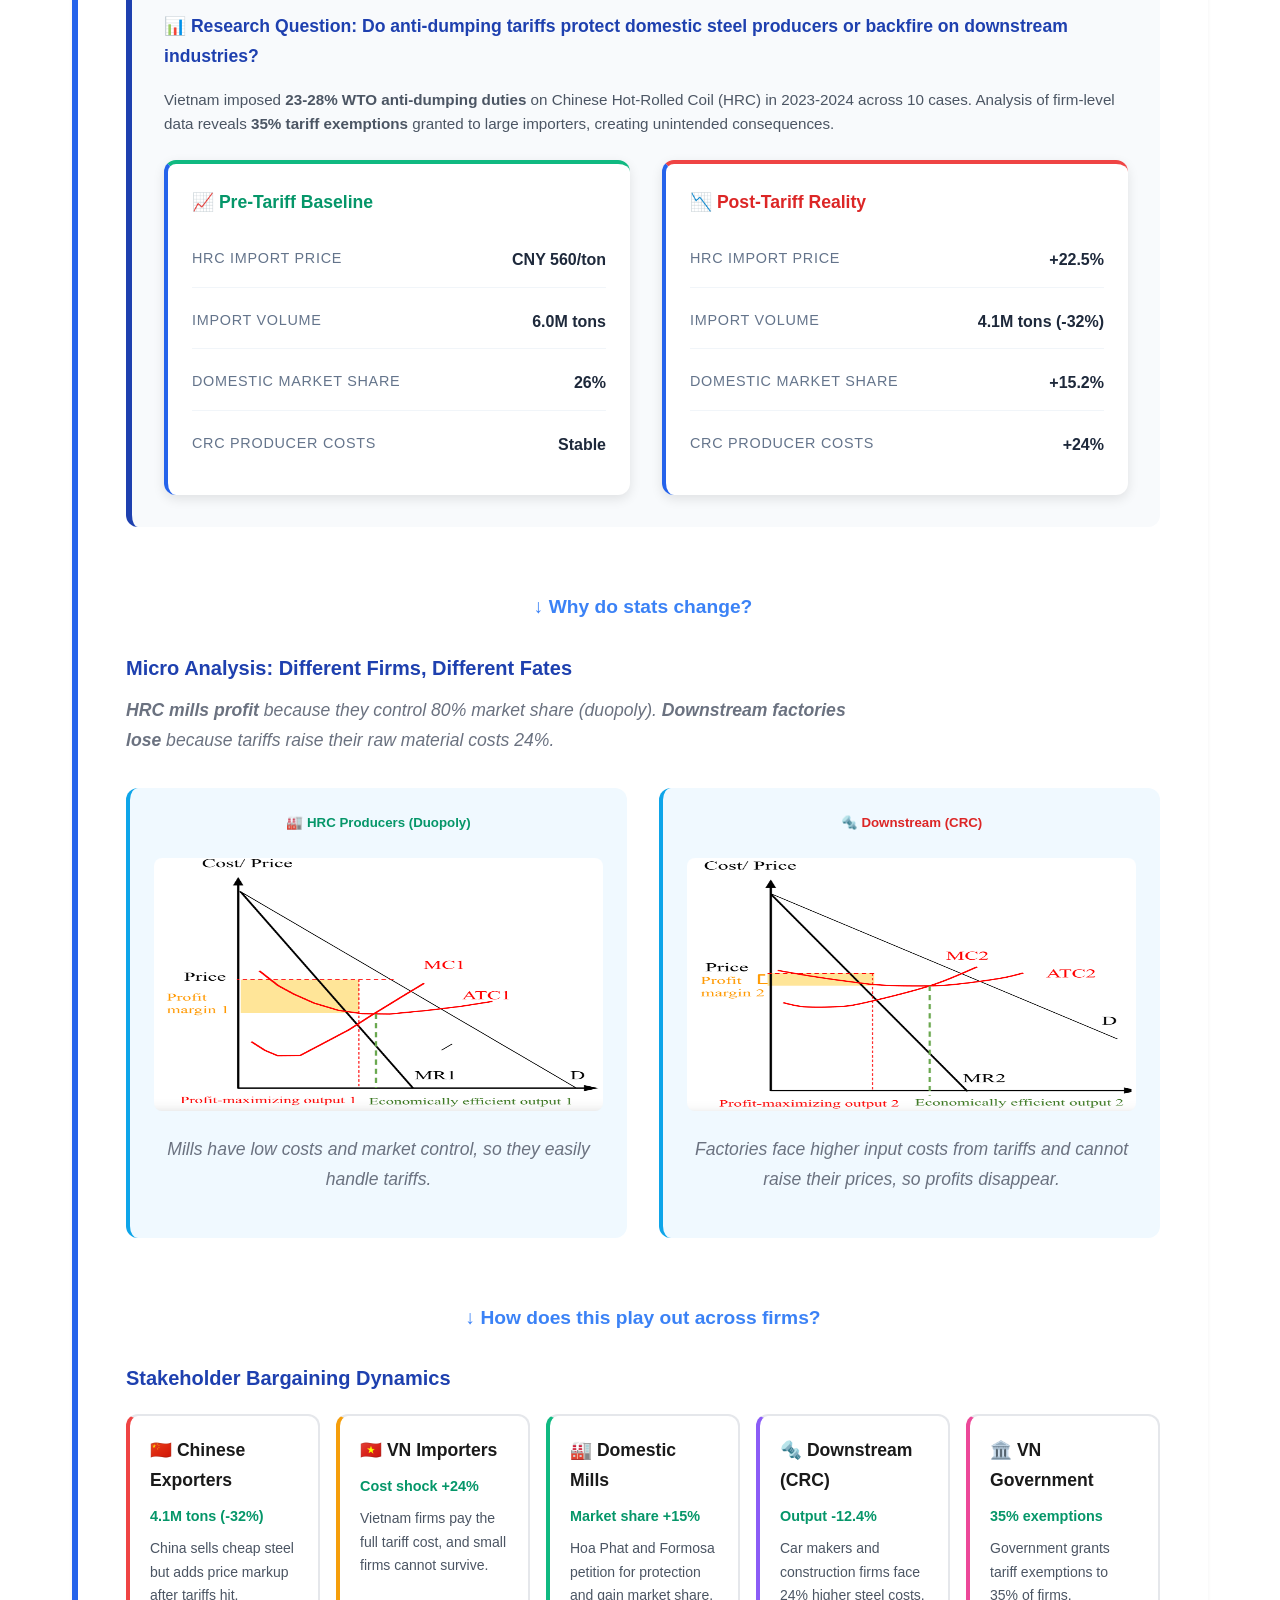
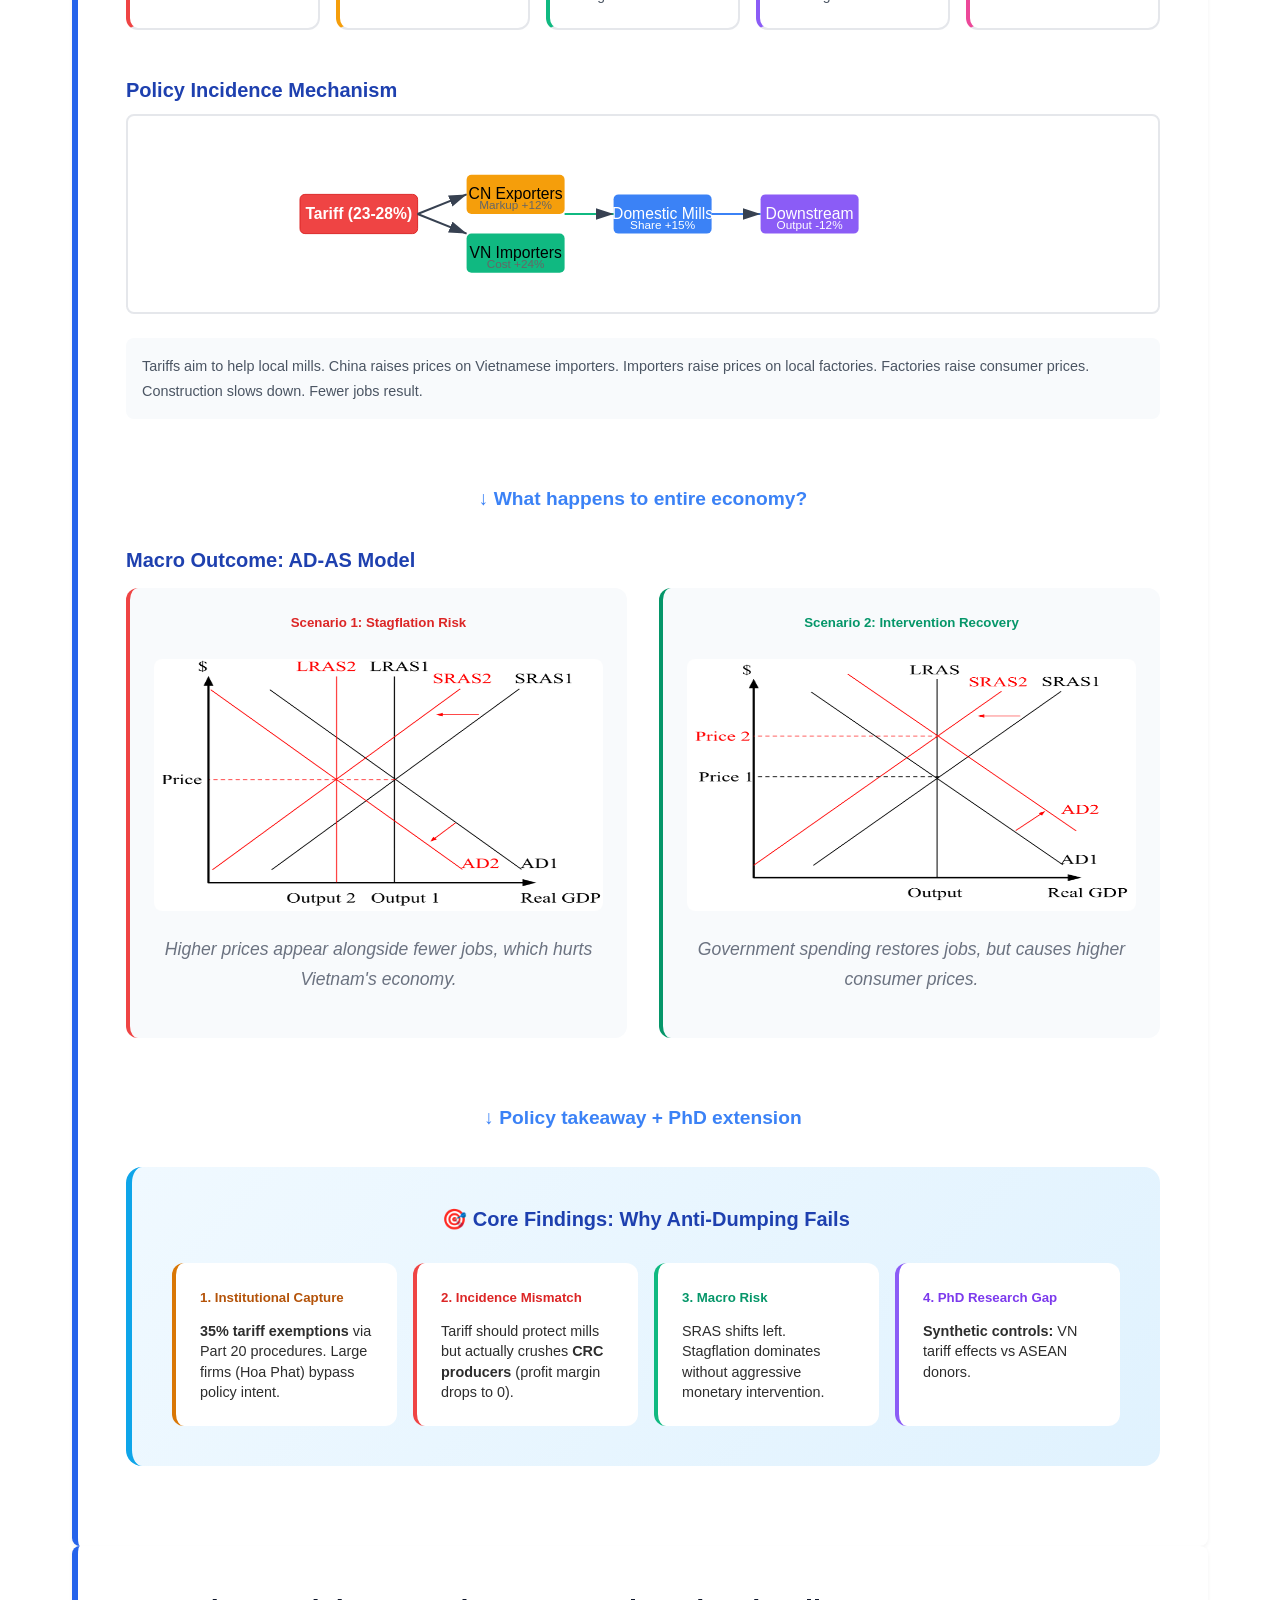
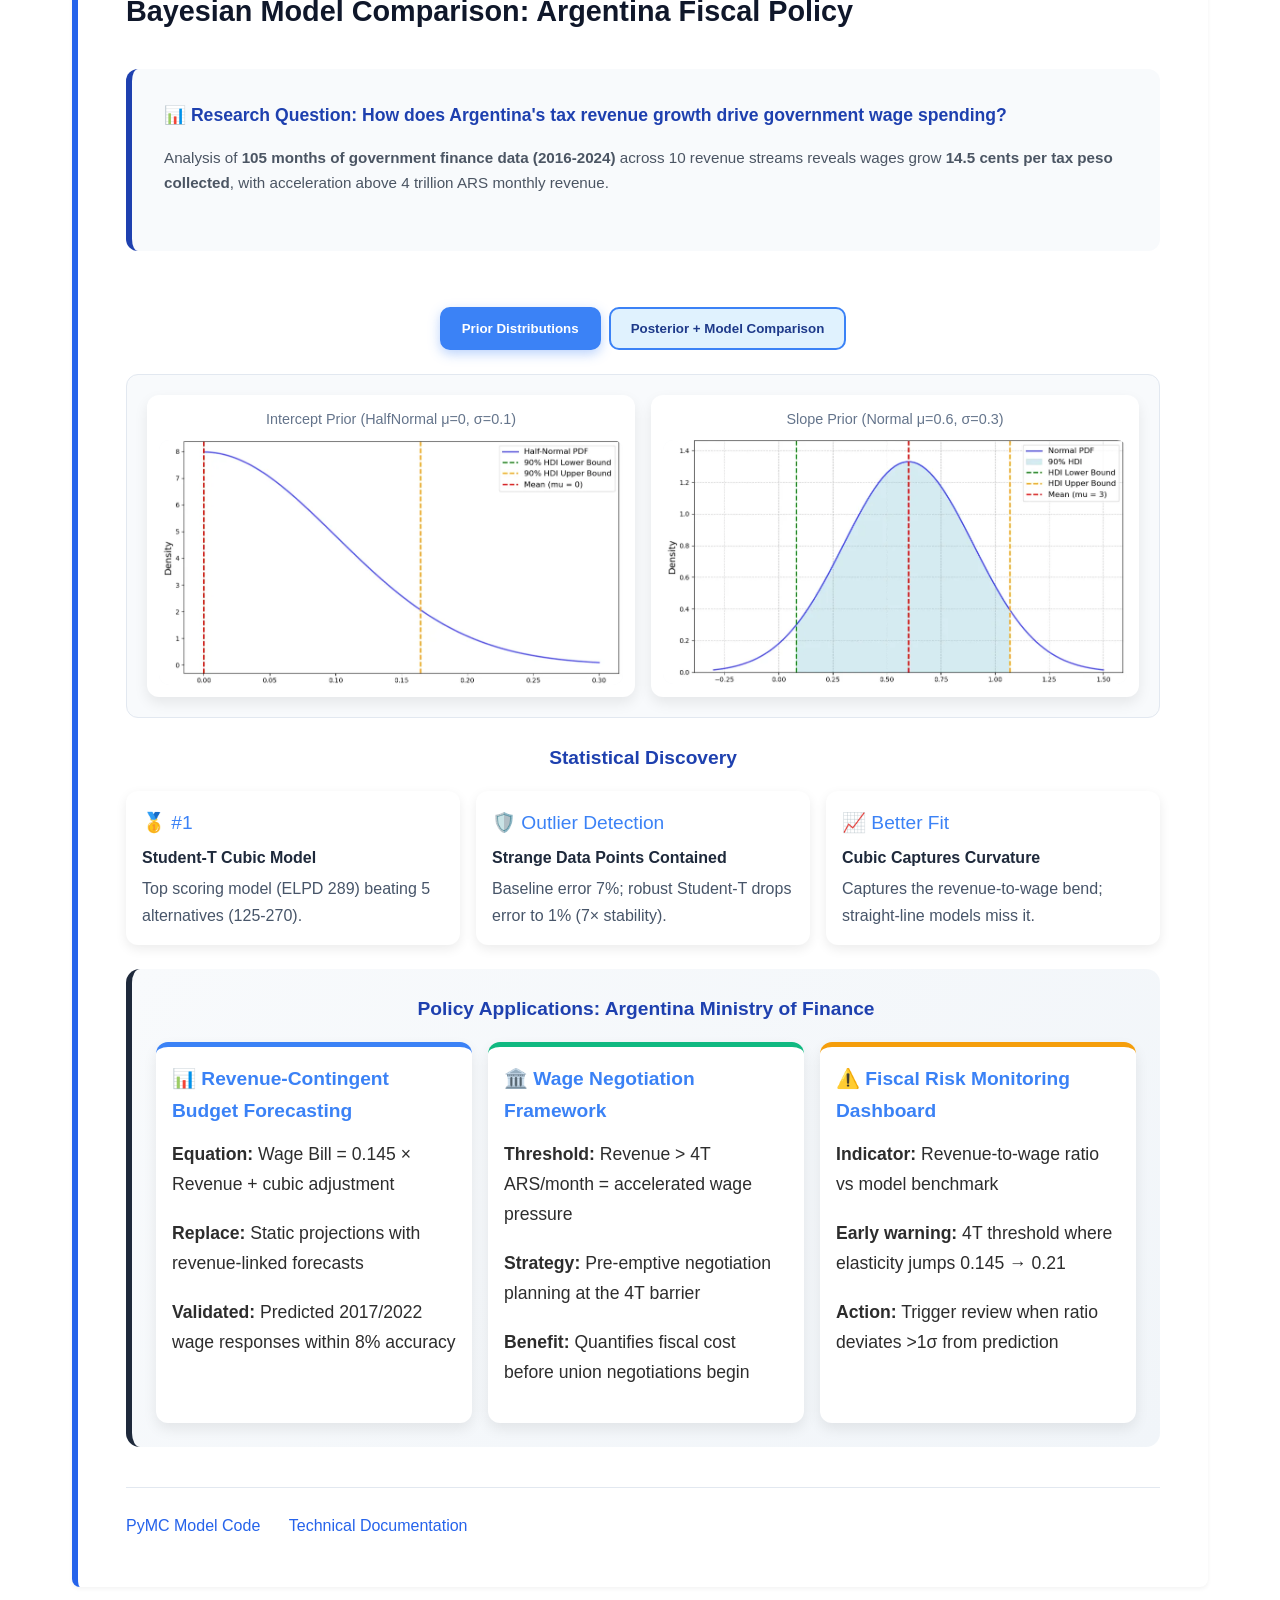
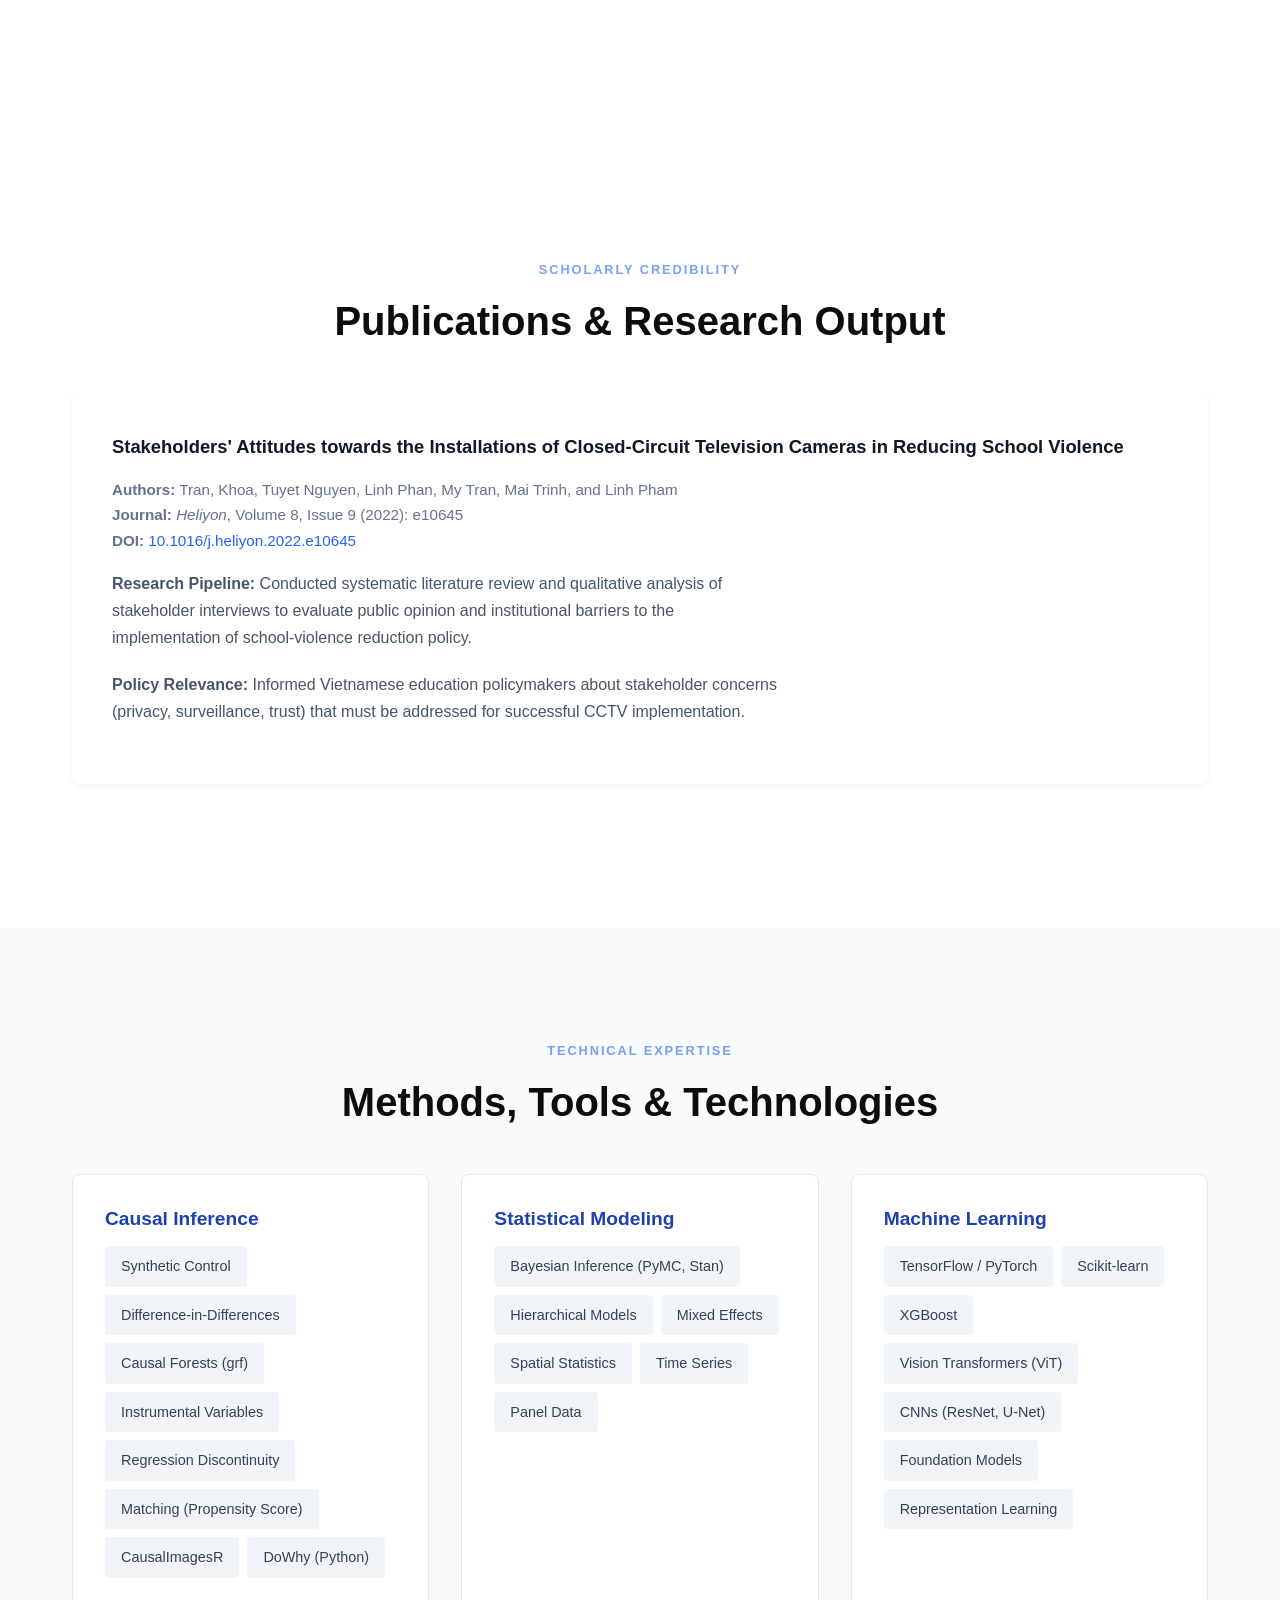
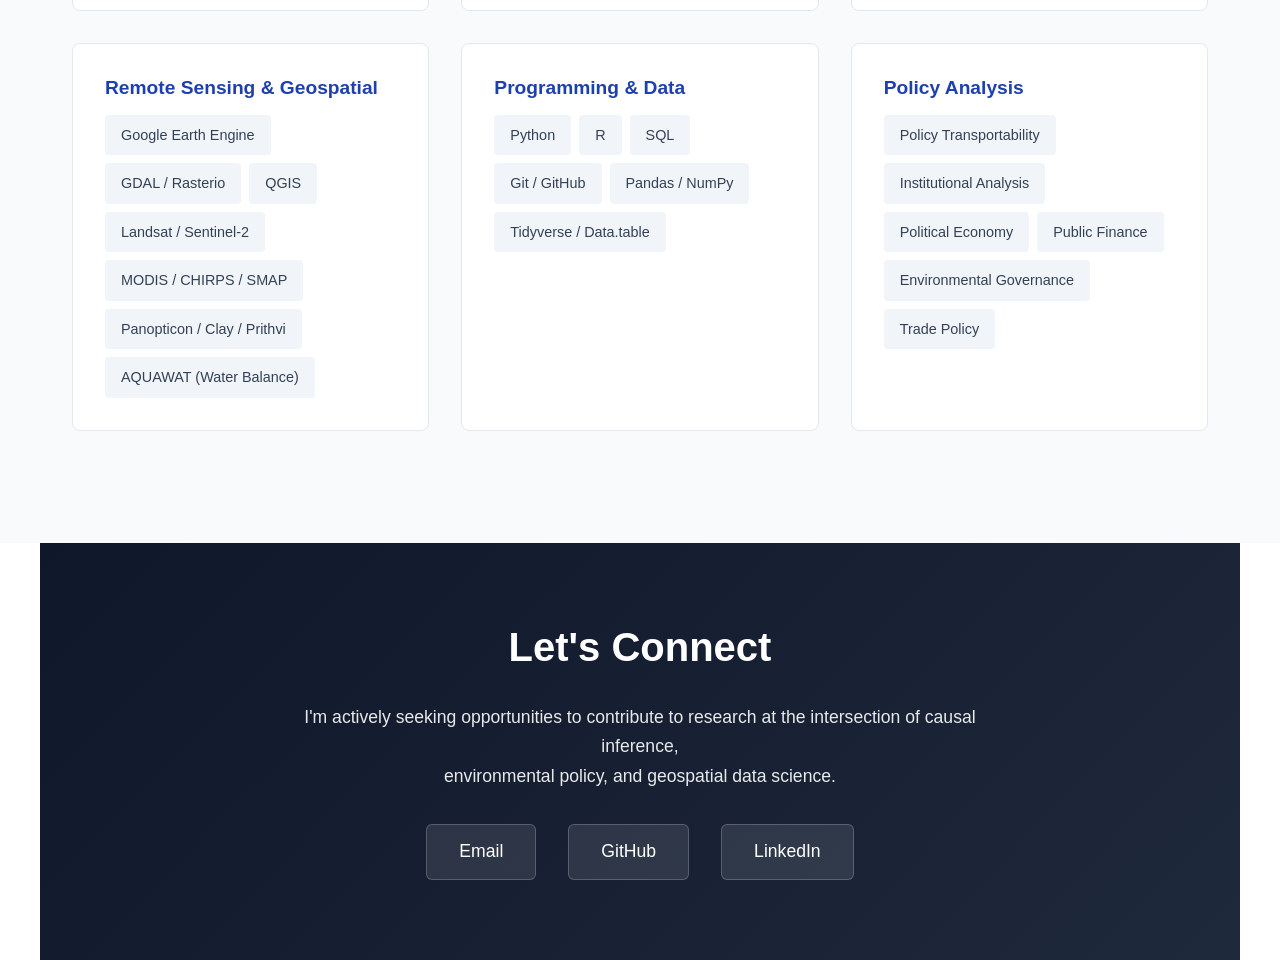
==== commit 34731c8e: "Update index.html" ====
--- a/index.html
+++ b/index.html
@@ -2031,19 +2031,19 @@
                 <div class="bayes-policy-title">Policy Applications: Argentina Ministry of Finance</div>
                 <div class="bayes-policy-grid">
                     <div class="bayes-policy-card">
-                        <h6>📊 Revenue-Contingent Budget Forecasting</h6>
+                        <h5>📊 Revenue-Contingent Budget Forecasting</h5>
                         <p><strong>Equation:</strong> Wage Bill = 0.145 × Revenue + cubic adjustment</p>
                         <p><strong>Replace:</strong> Static projections with revenue-linked forecasts</p>
                         <p><strong>Validated:</strong> Predicted 2017/2022 wage responses within 8% accuracy</p>
                     </div>
                     <div class="bayes-policy-card">
-                        <h6>🏛️ Wage Negotiation Framework</h6>
+                        <h5>🏛️ Wage Negotiation Framework</h5>
                         <p><strong>Threshold:</strong> Revenue > 4T ARS/month = accelerated wage pressure</p>
                         <p><strong>Strategy:</strong> Pre-emptive negotiation planning at the 4T barrier</p>
                         <p><strong>Benefit:</strong> Quantifies fiscal cost before union negotiations begin</p>
                     </div>
                     <div class="bayes-policy-card">
-                        <h6>⚠️ Fiscal Risk Monitoring Dashboard</h6>
+                        <h5>⚠️ Fiscal Risk Monitoring Dashboard</h5>
                         <p><strong>Indicator:</strong> Revenue-to-wage ratio vs model benchmark</p>
                         <p><strong>Early warning:</strong> 4T threshold where elasticity jumps 0.145 → 0.21</p>
                         <p><strong>Action:</strong> Trigger review when ratio deviates >1σ from prediction</p>
@@ -2789,7 +2789,7 @@
         }
 
         .bayes-finding-rank {
-            font-size: 1.3rem;
+            font-size: 1.2rem;
             margin-bottom: 0.25rem;
             color: #3b82f6;
         }
@@ -2845,7 +2845,7 @@
             color: #3b82f6;
             font-weight: 700;
             margin-bottom: 0.75rem;
-            font-size: 1.25rem;
+            font-size: 1.2rem;
             
         }
     </style>
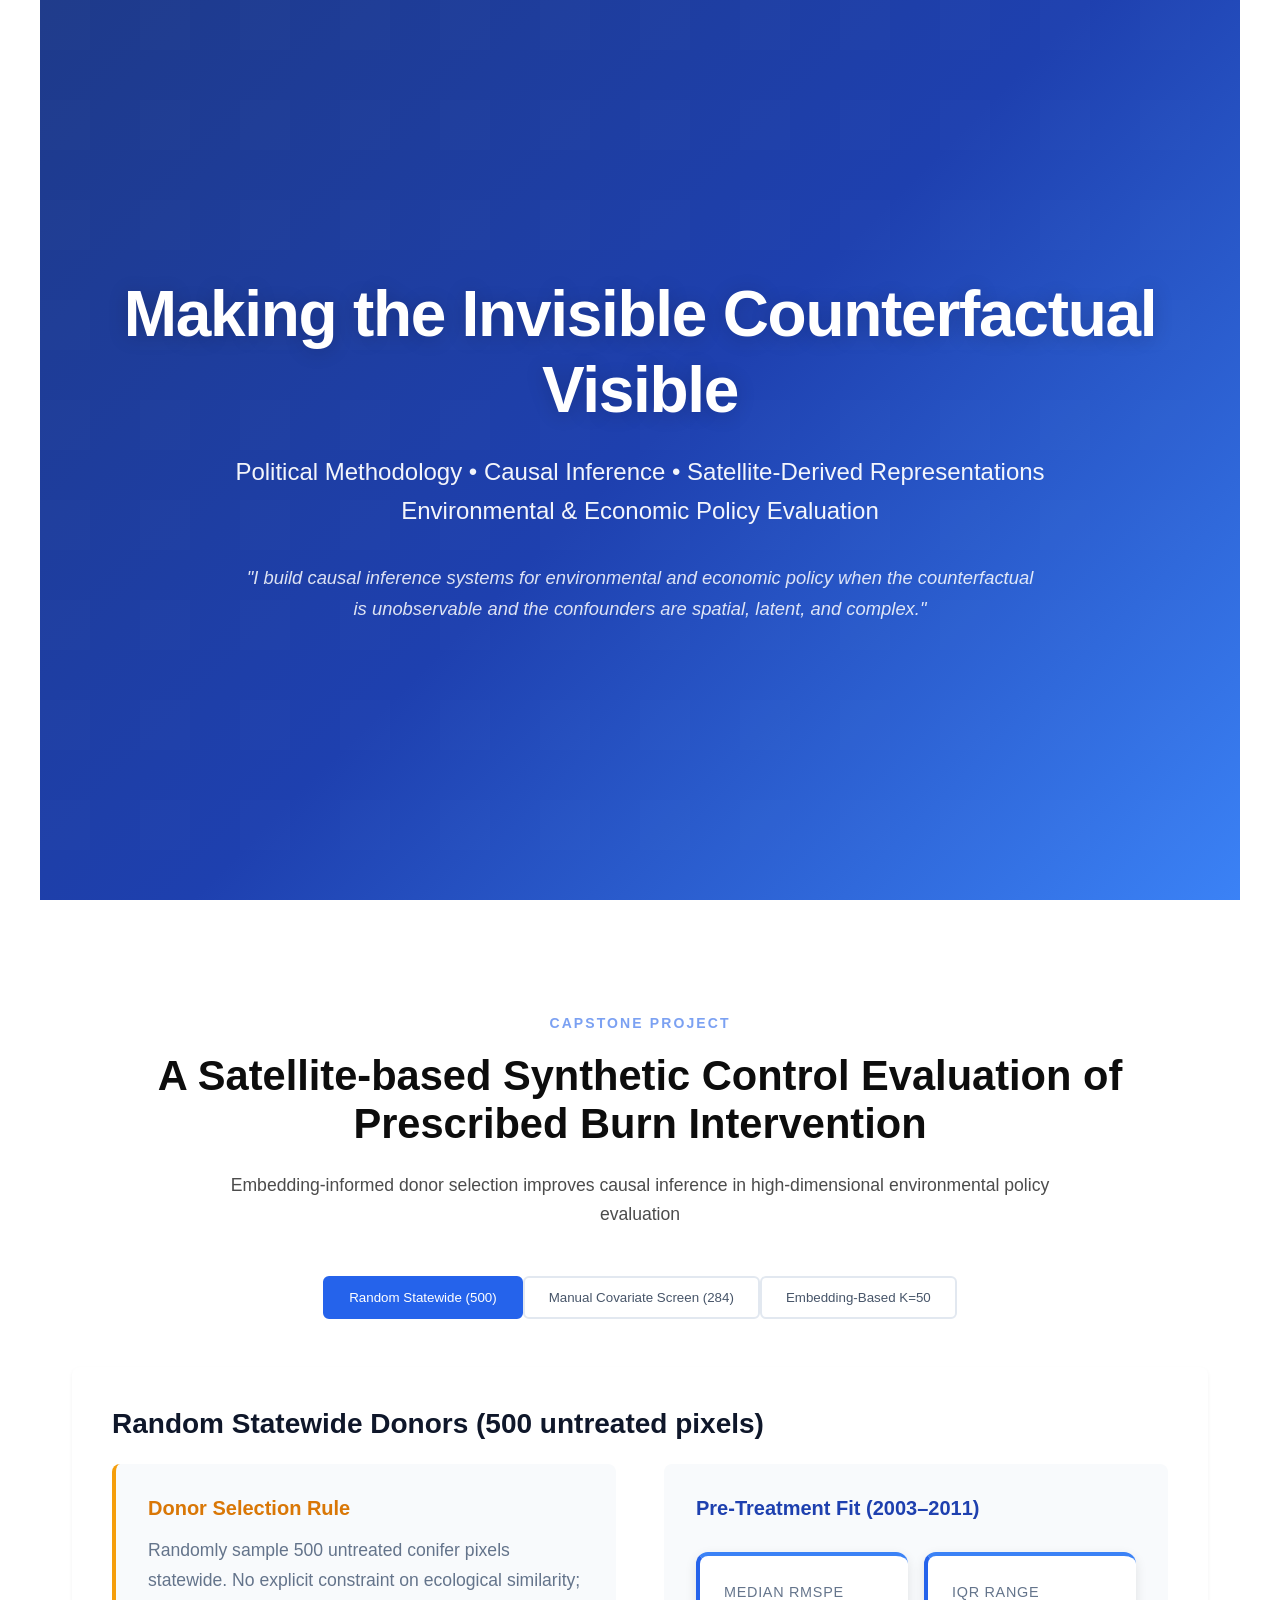
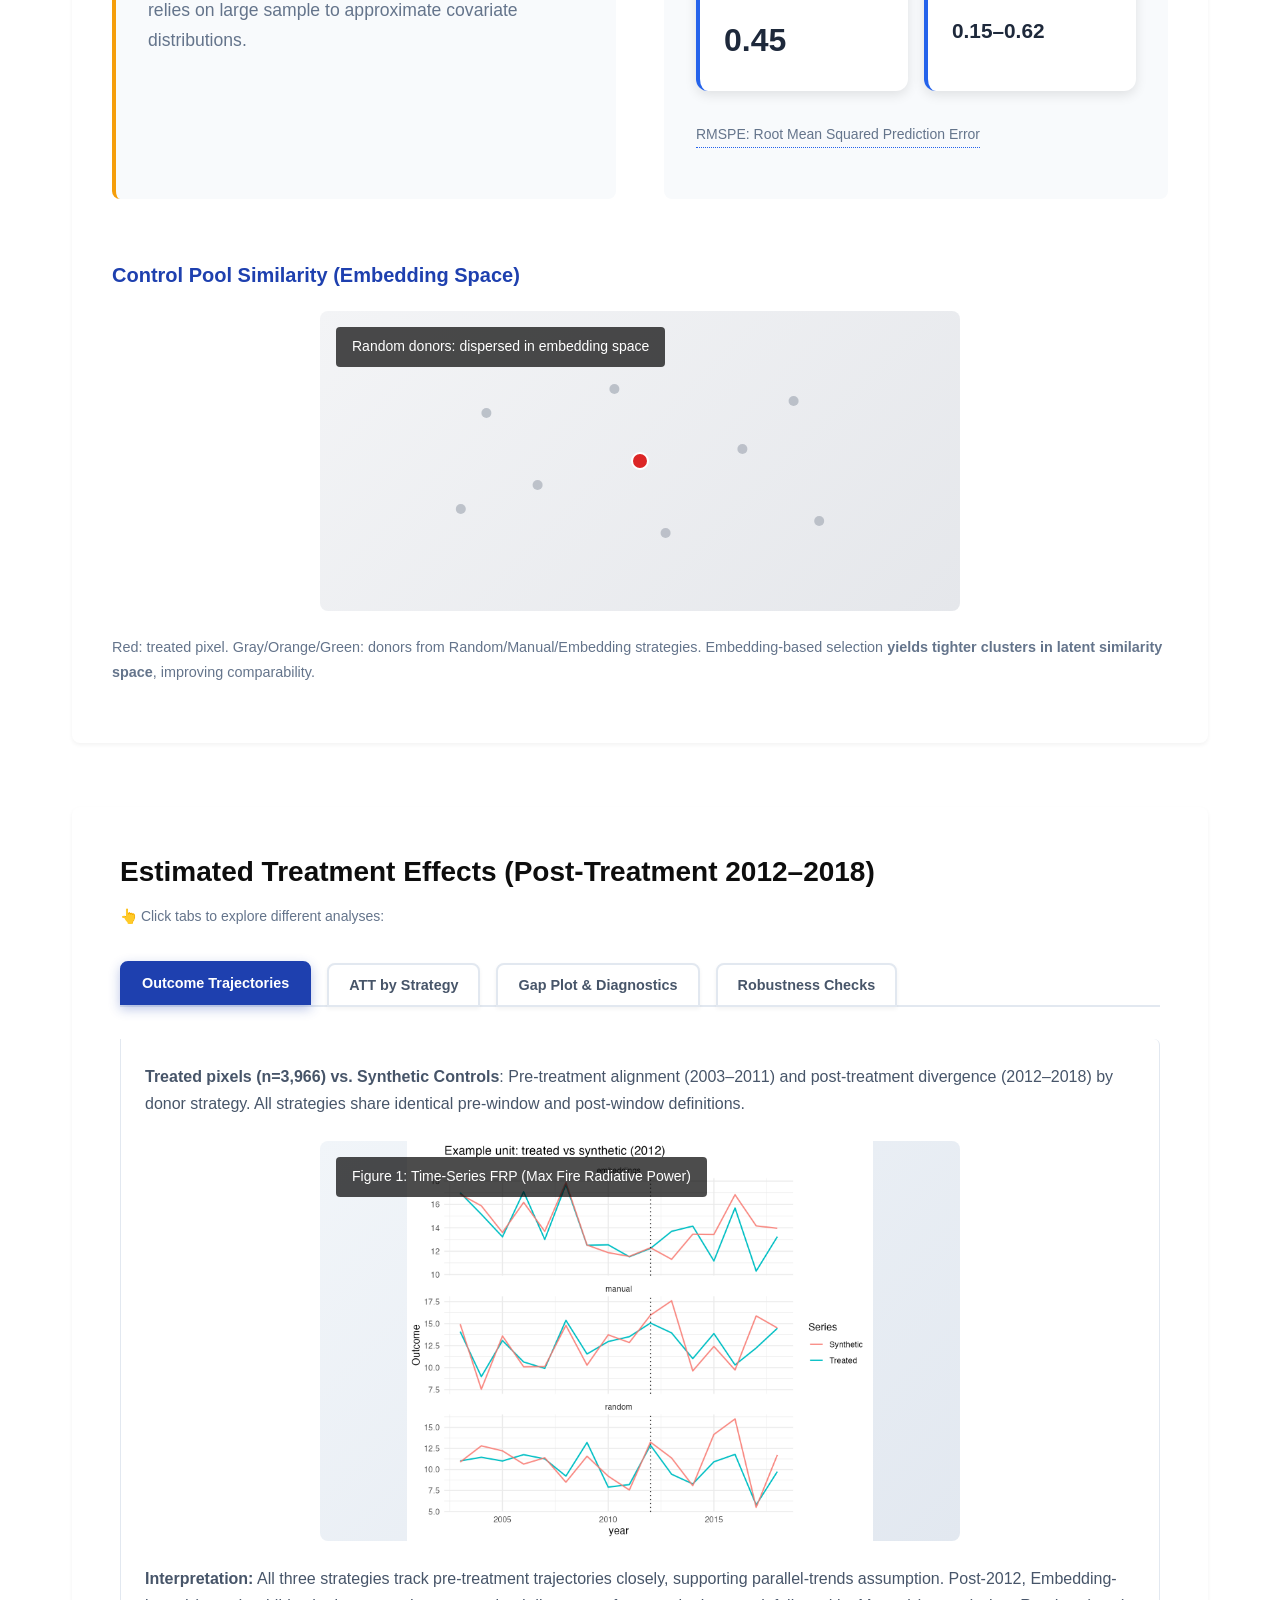
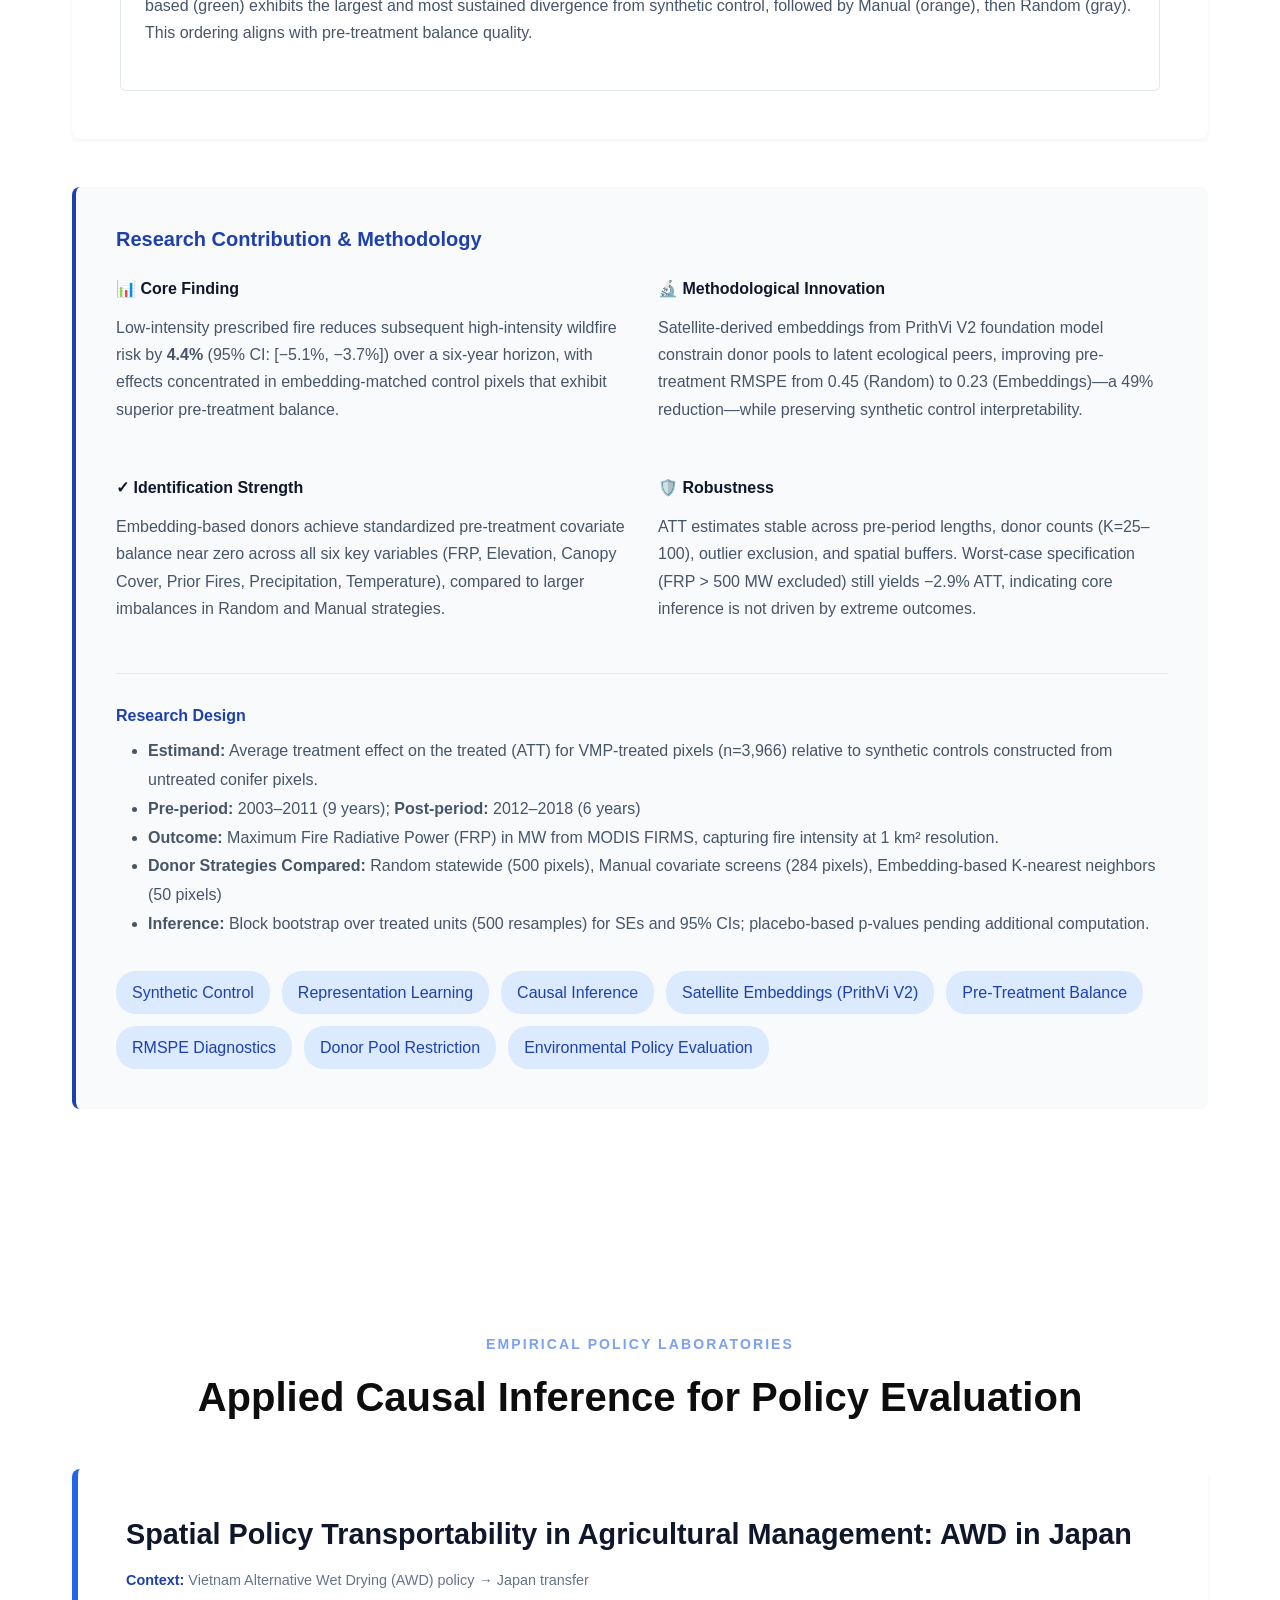
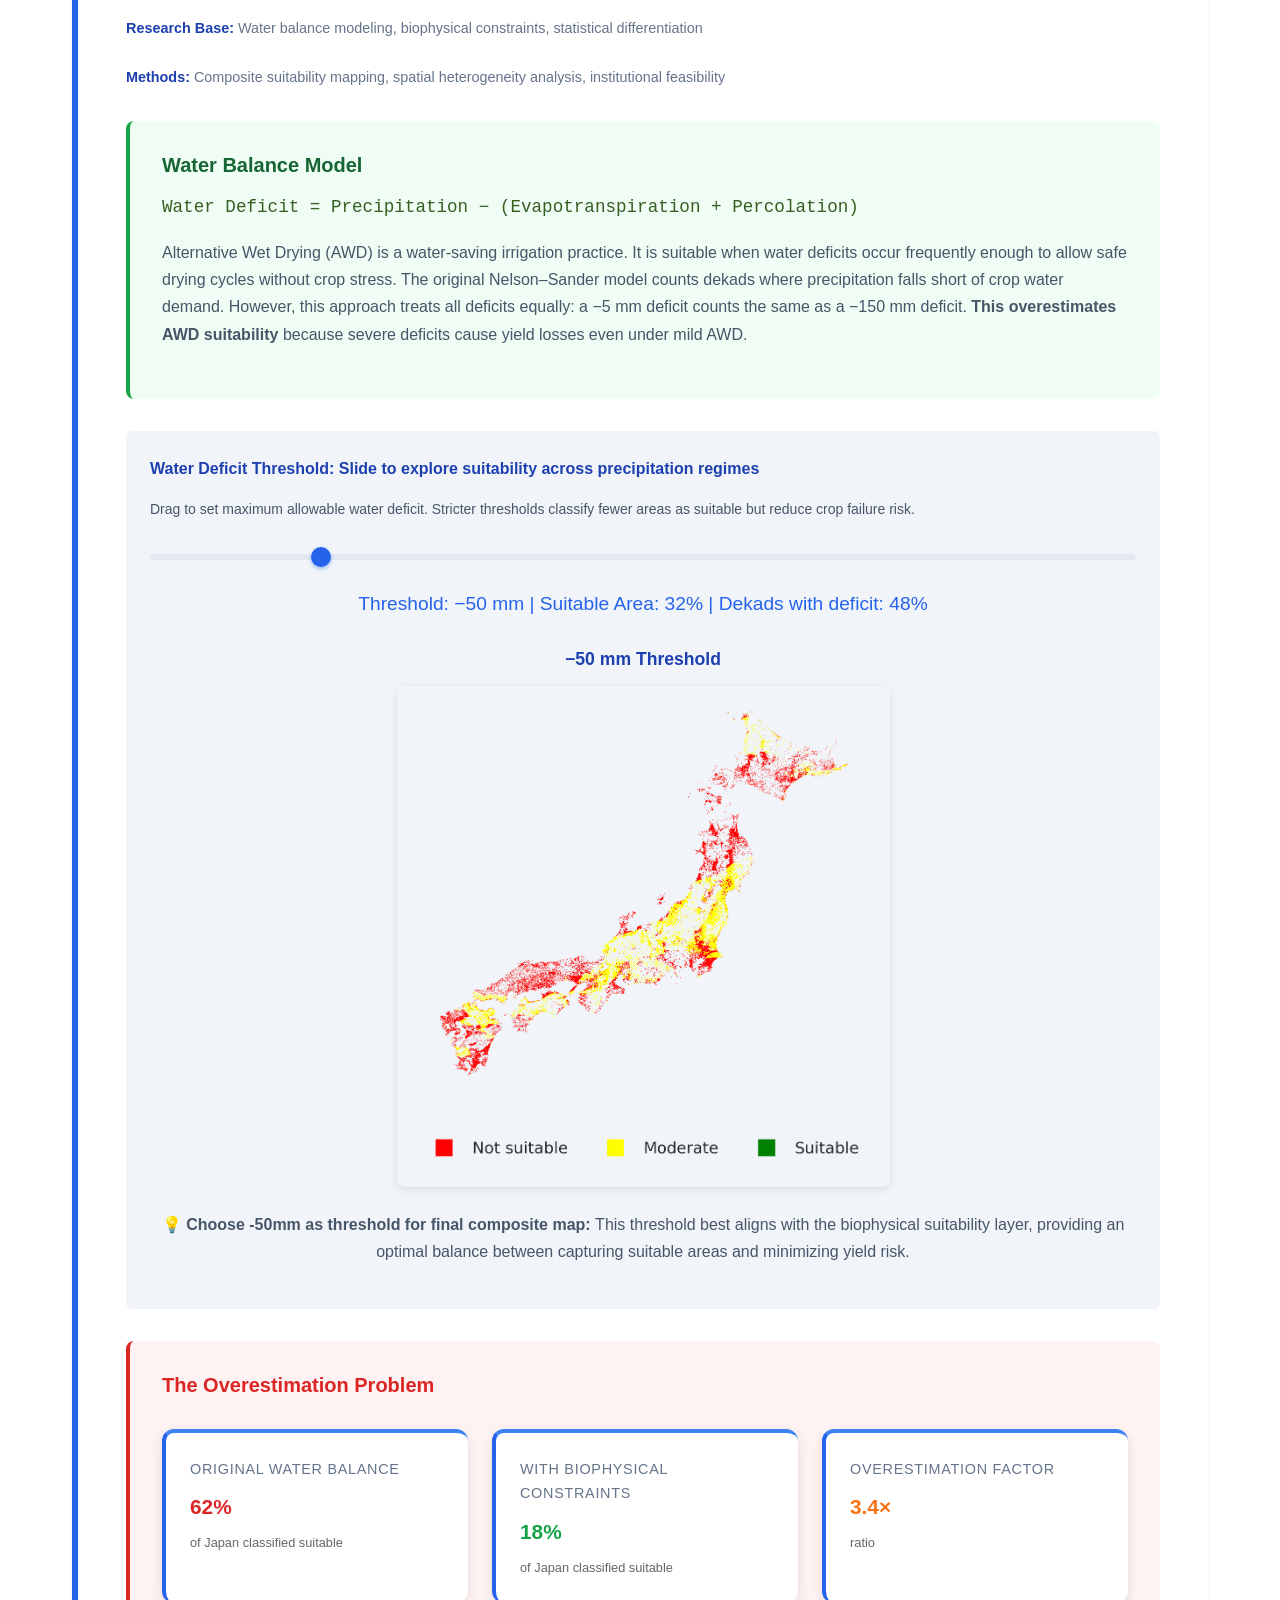
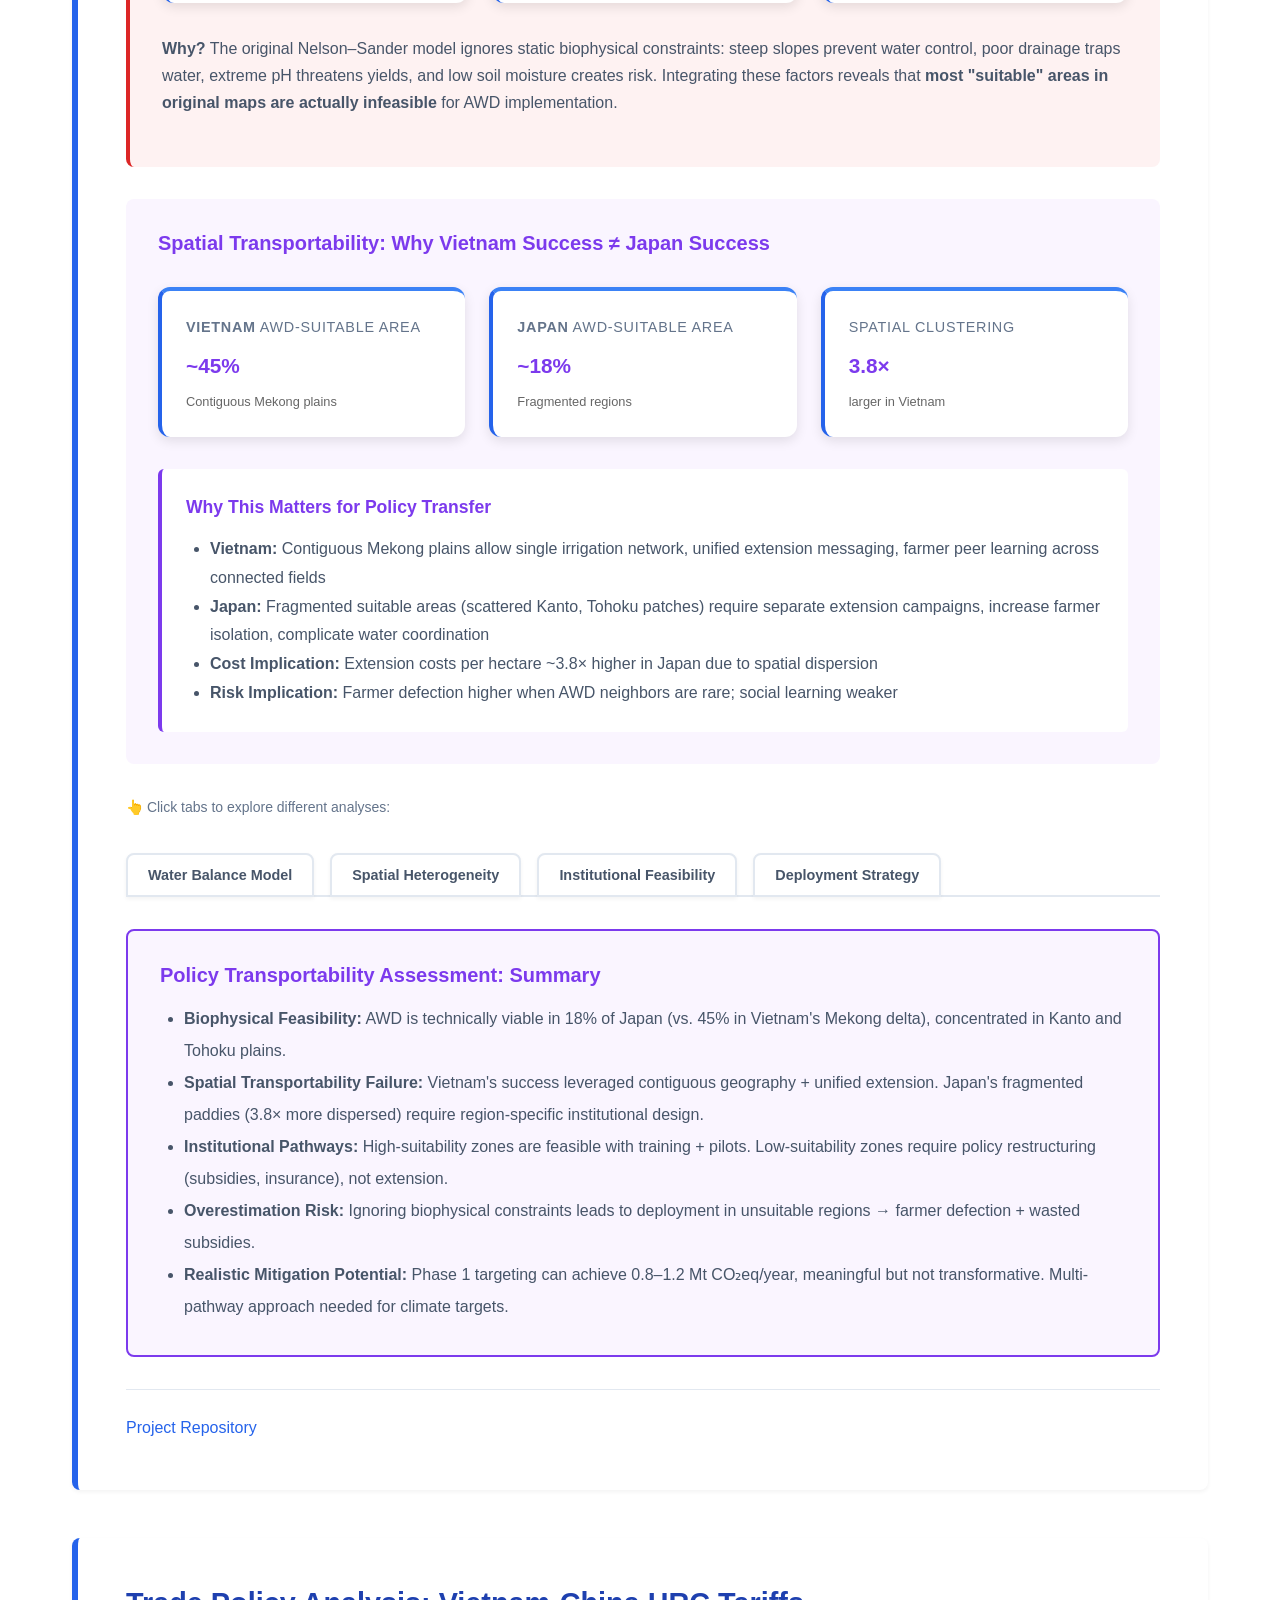
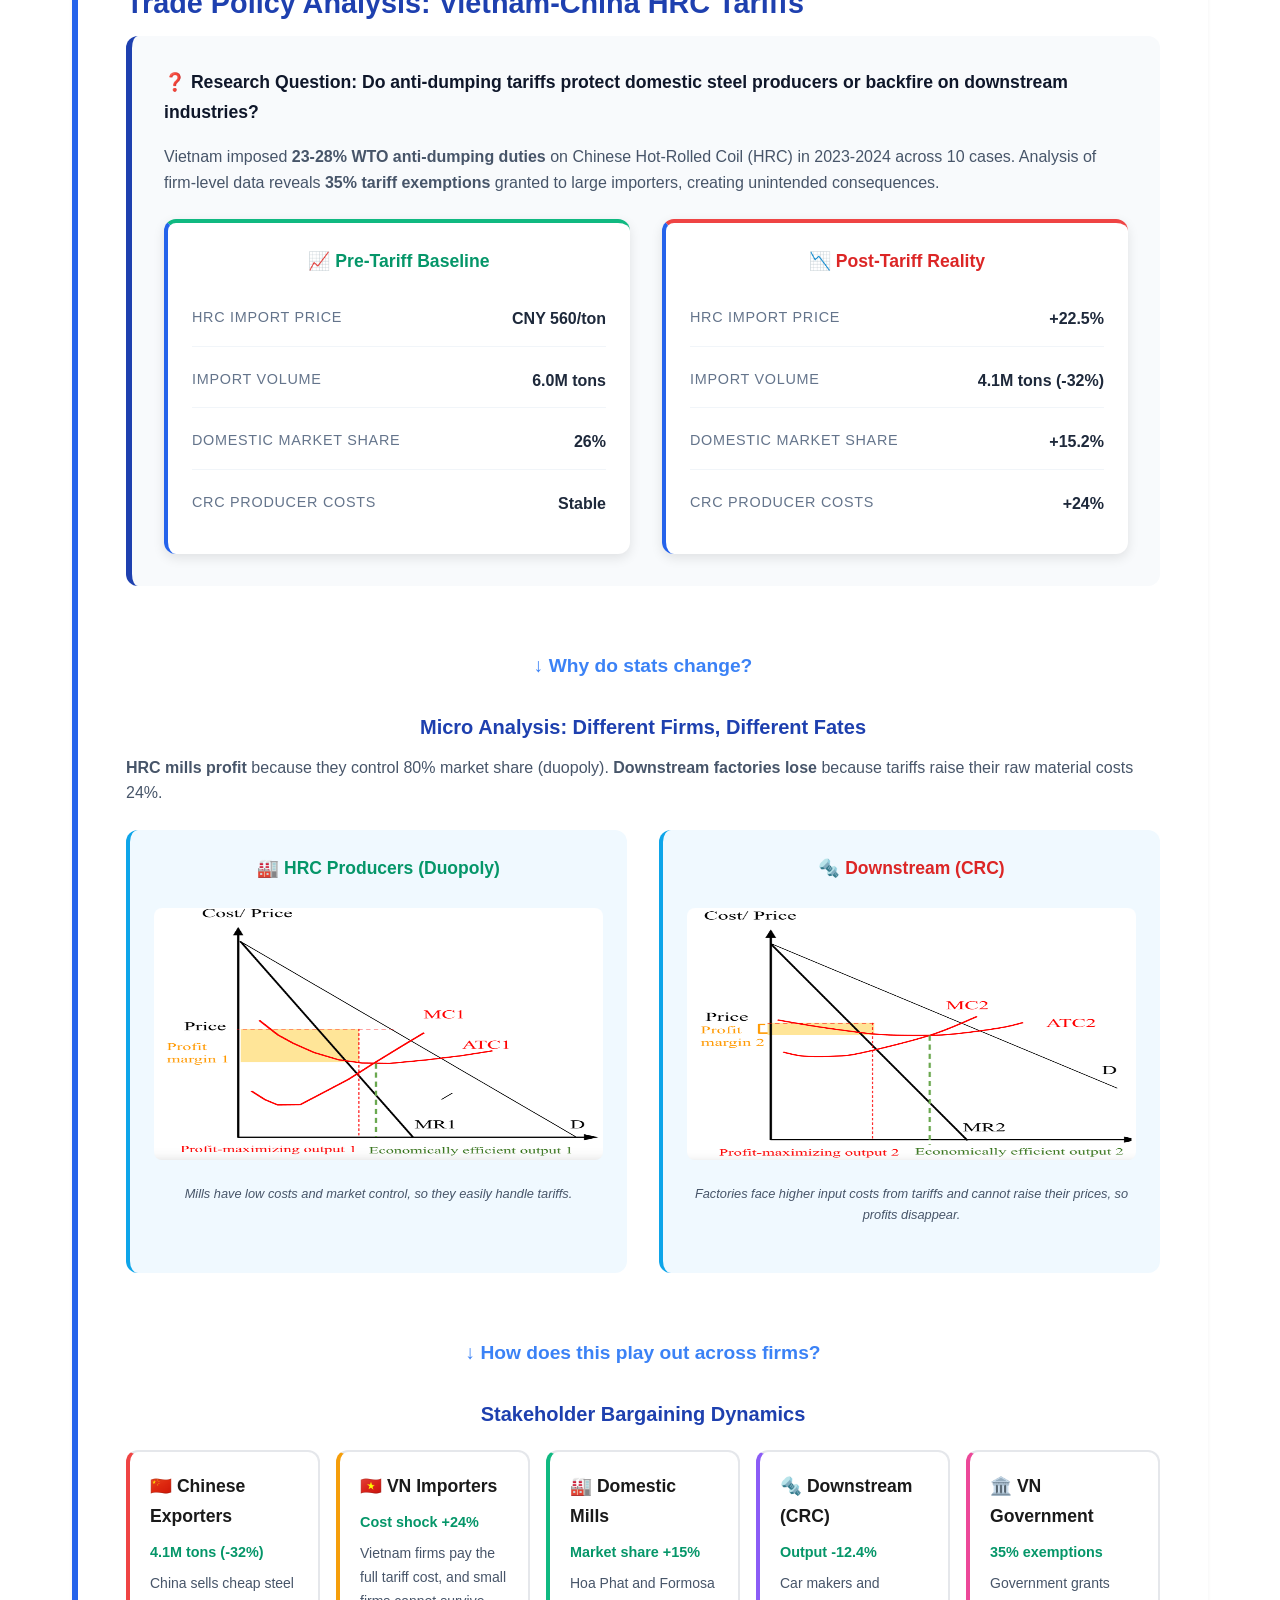
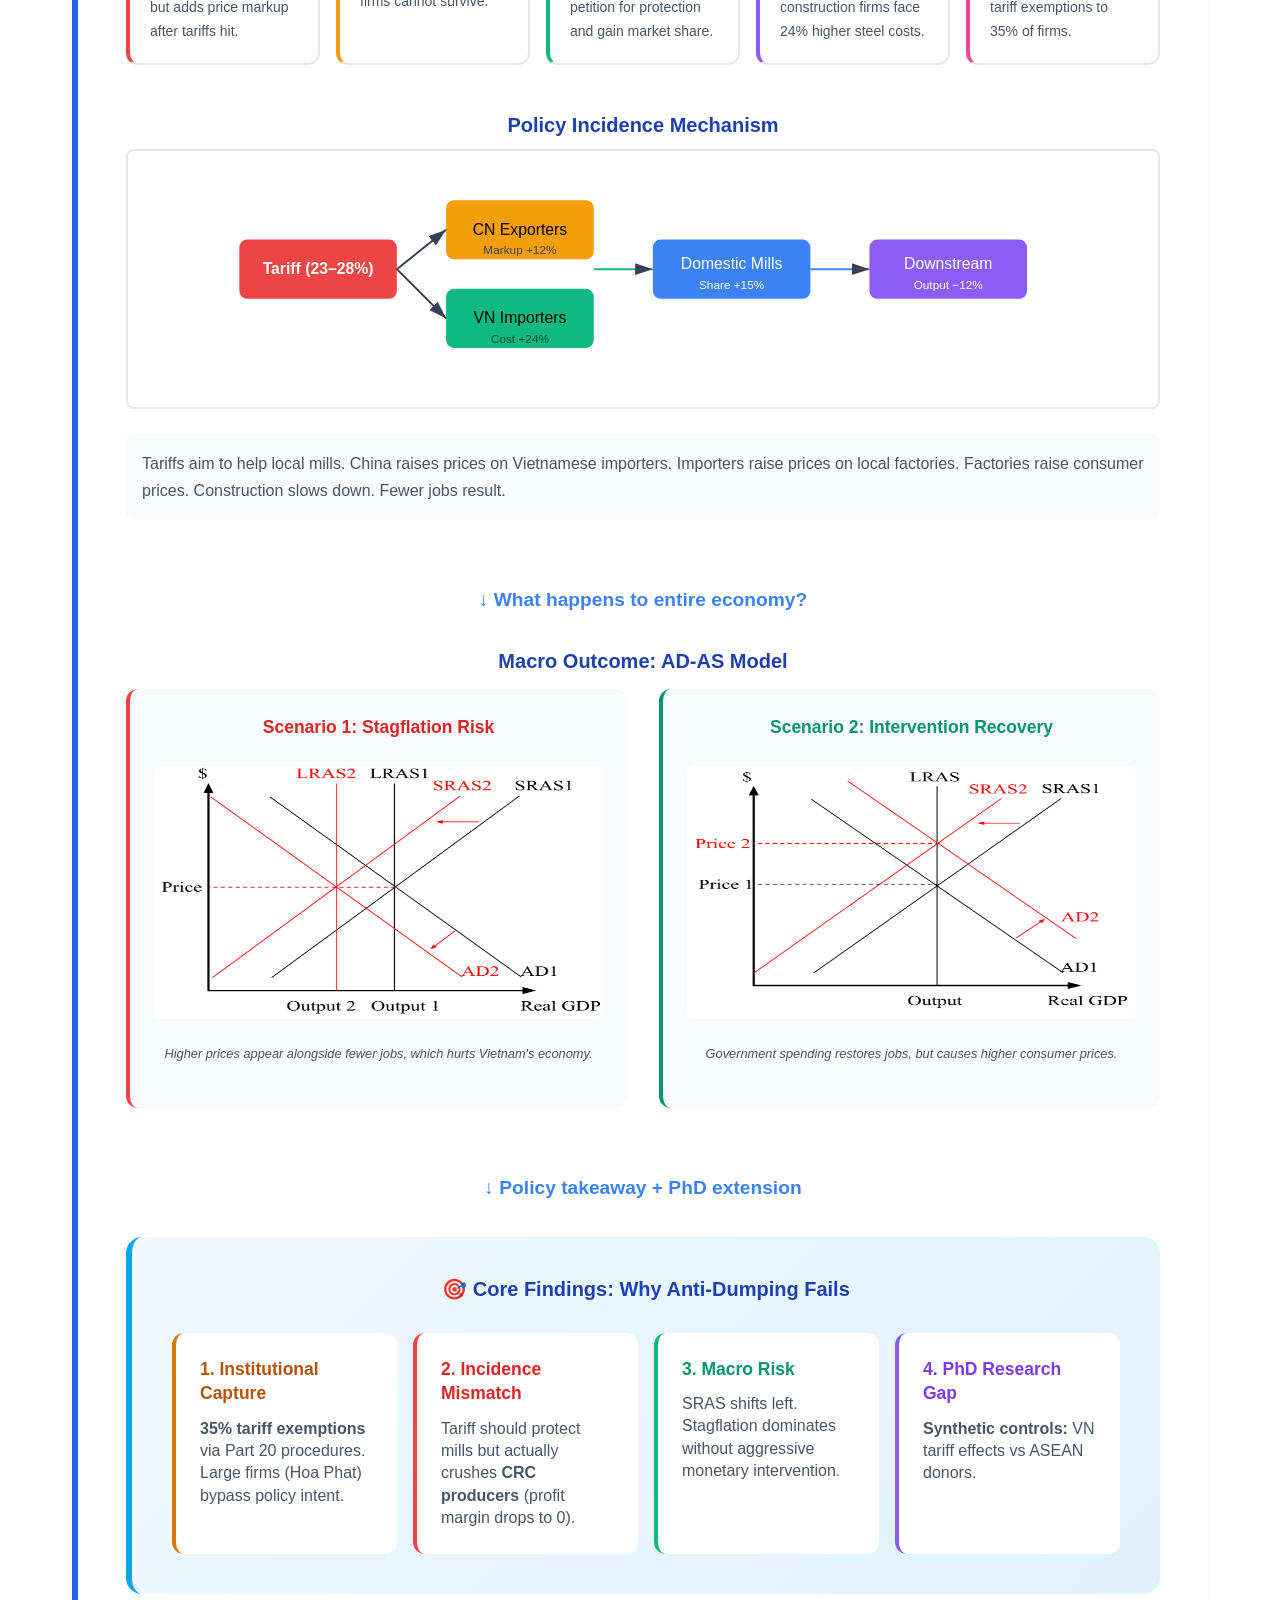
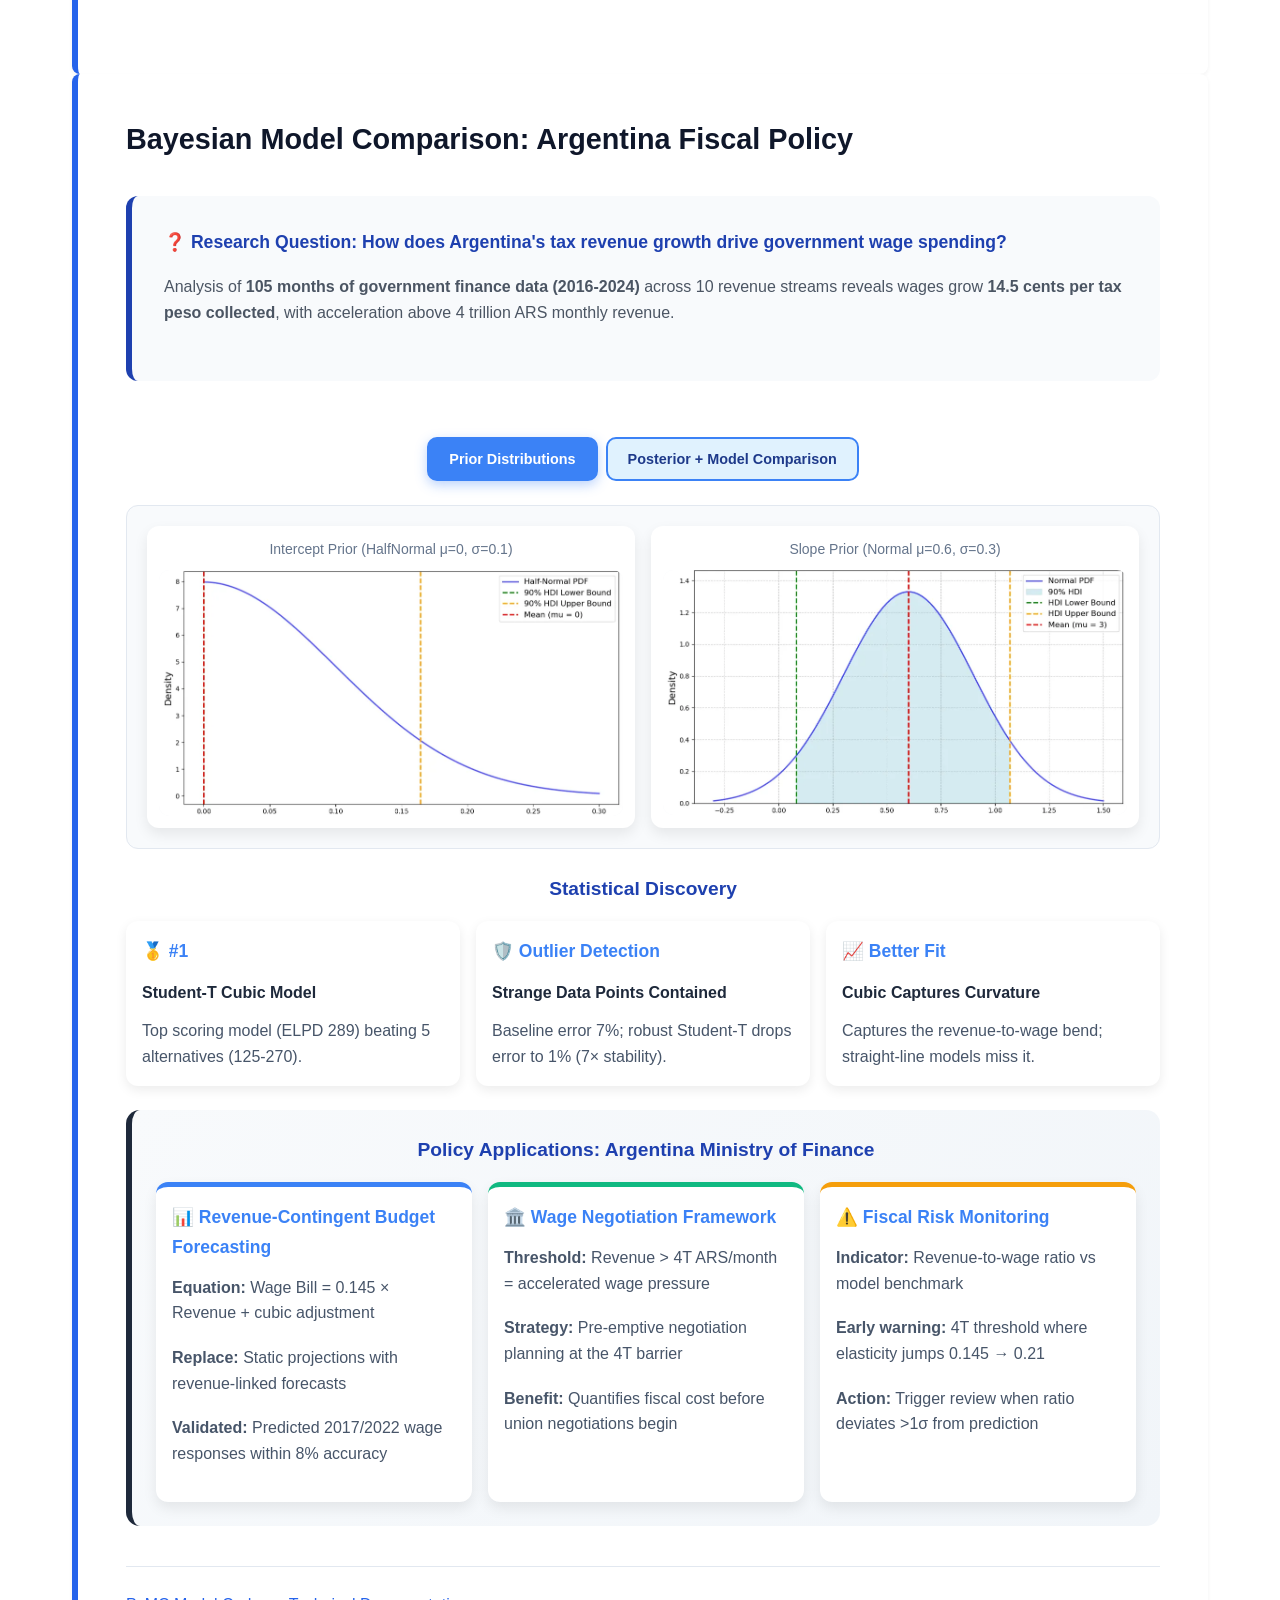
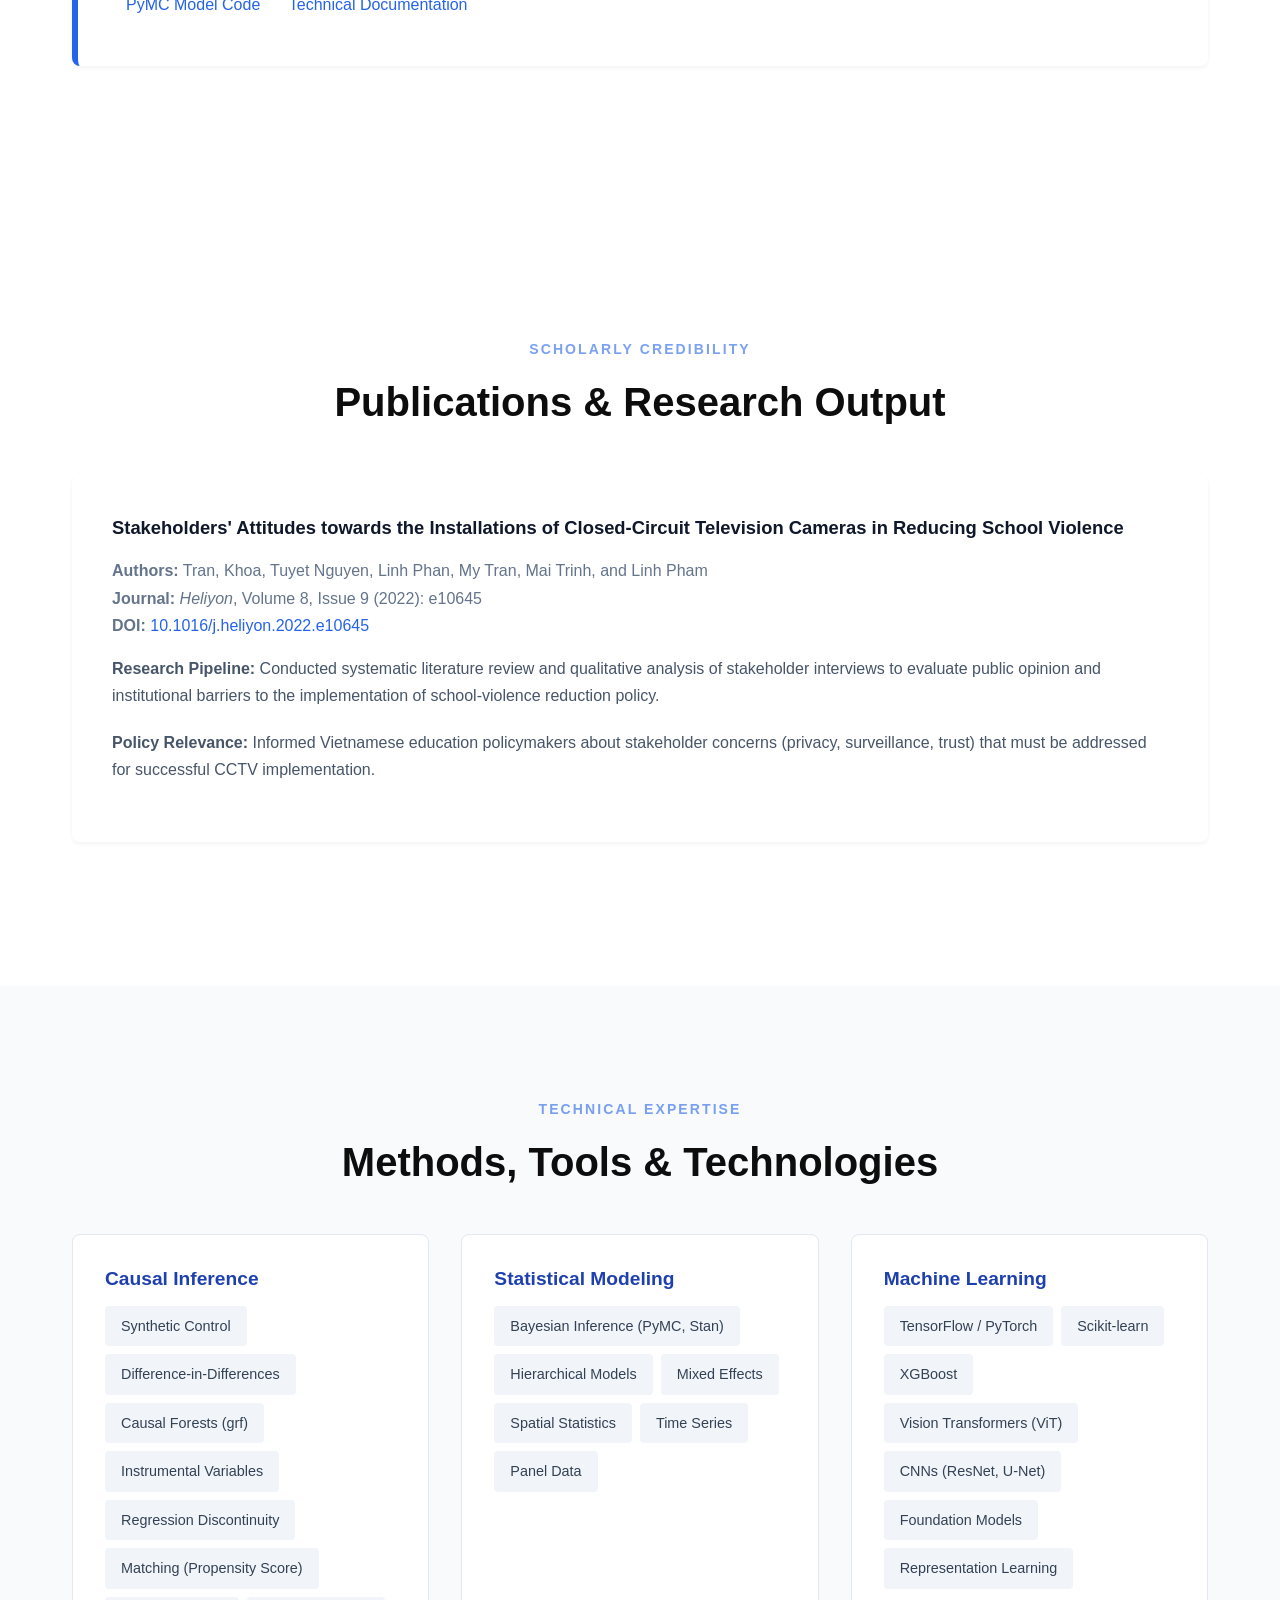
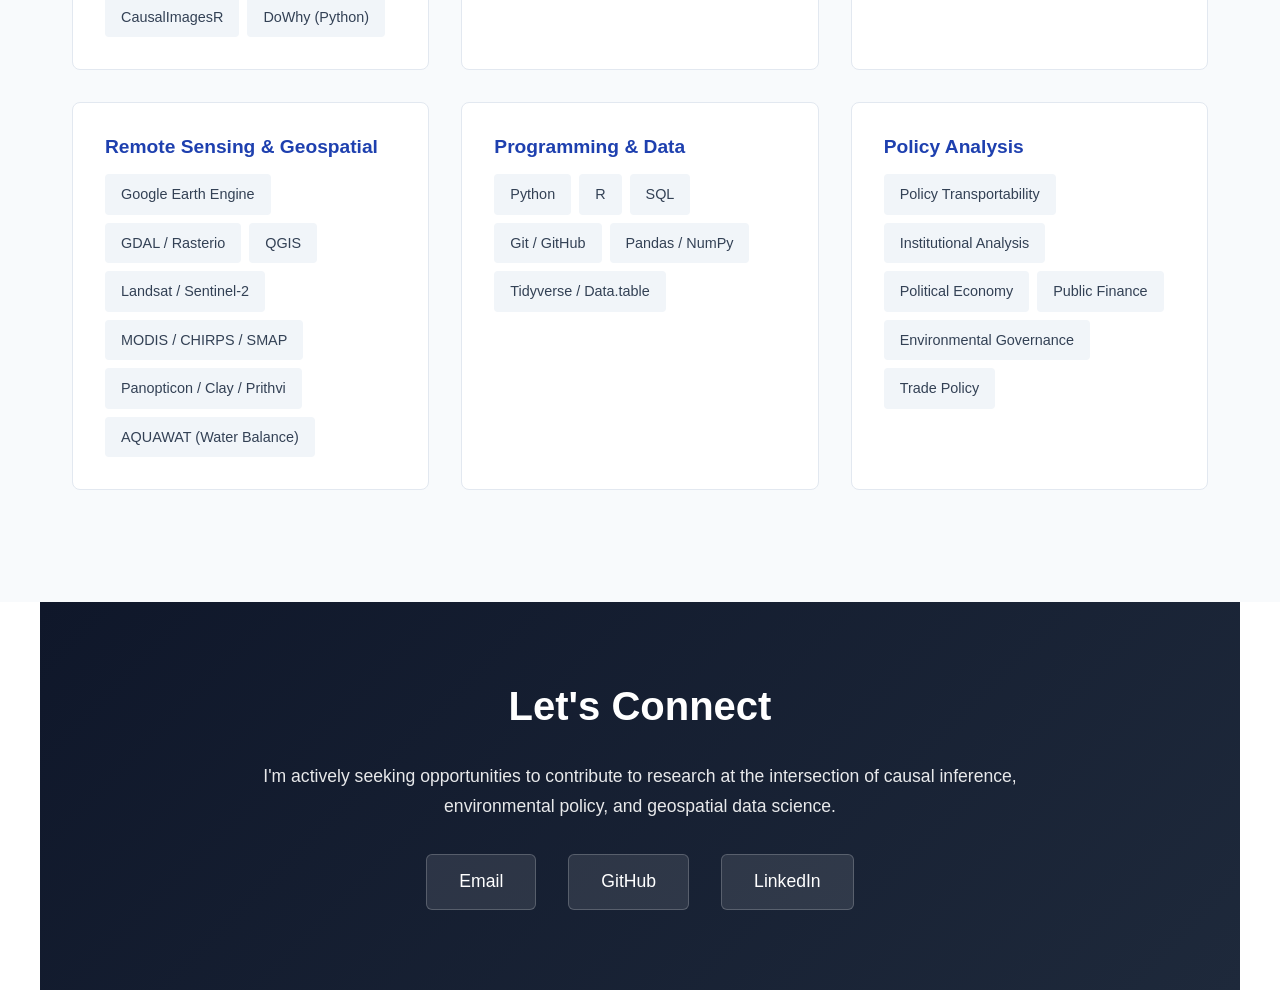
==== commit 022eca0f: "update" ====
--- a/index.html
+++ b/index.html
@@ -33,7 +33,6 @@
             font-size: 1.1rem; 
             margin-bottom: 1.2rem; 
             color: #2d2d2d;
-            max-width: 75ch;
         }
         
         a {
@@ -176,7 +175,7 @@
         
         .section-label {
             letter-spacing: 0.15em;
-            font-size: 0.8rem;
+            font-size: 0.875rem;
             text-transform: uppercase;
             opacity: 0.6;
             margin-bottom: 1rem;
@@ -287,7 +286,7 @@
             color: #1e40af;
             padding: 0.5rem 1rem;
             border-radius: 20px;
-            font-size: 0.95rem;
+            font-size: 1rem;
             font-weight: 500;
         }
         
@@ -320,11 +319,11 @@
         }
         
         .method-card .problem {
-            font-size: 0.95rem;
+            font-size: 1rem;
             color: #64748b;
             font-style: italic;
-            margin-top: 0.75rem;
-            padding-top: 0.75rem;
+            margin-top: 1rem;
+            padding-top: 1rem;
             border-top: 1px solid #e2e8f0;
         }
         
@@ -455,7 +454,7 @@
         }
         
         .pub-meta {
-            font-size: 0.95rem;
+            font-size: 1rem;
             color: #64748b;
             margin-bottom: 1rem;
         }
@@ -626,7 +625,7 @@
             color: white;
             padding: 0.5rem 1rem;
             border-radius: 4px;
-            font-size: 0.85rem;
+            font-size: 0.875rem;
             font-style: normal;
         }
         
@@ -651,9 +650,10 @@
             background: #e2e8f0;
             outline: none;
             -webkit-appearance: none;
+            appearance: none;
             margin: 1rem 0;
         }
-        
+
         input[type="range"]::-webkit-slider-thumb {
             -webkit-appearance: none;
             appearance: none;
@@ -758,7 +758,7 @@
         }
         
         .node-description {
-            font-size: 0.85rem;
+            font-size: 0.875rem;
             color: #64748b;
             display: none;
         }
@@ -782,7 +782,7 @@
         }
         
         .stat-label {
-            font-size: 0.85rem;
+            font-size: 0.875rem;
             color: #64748b;
             text-transform: uppercase;
             letter-spacing: 0.05em;
@@ -821,12 +821,18 @@
             box-sizing: border-box !important;  /* ✅ ADDED */
         }
         .HRC-core-card p { 
-            font-size: 0.9rem; 
+            font-size: 1rem; 
             line-height: 1.4; 
             margin: 0; 
             overflow-wrap: break-word;  /* ✅ ADDED */
-        }
-        
+            color: #475569;
+        }
+        .HRC-core-card h5 { 
+            font-size: 17.5px !important; 
+            line-height: 1.4; 
+            margin: 0; 
+            overflow-wrap: break-word;  /* ✅ ADDED */
+        }
         .stakeholder-grid { 
             display: flex !important; 
             flex-wrap: nowrap !important; 
@@ -951,144 +957,50 @@
         }
     </style>
     <script>
-        // Donor strategy data
-        const donorStrategies = {
-            random: {
-                title: 'Random Statewide Donors (500 untreated pixels)',
-                desc: 'Randomly sample 500 untreated conifer pixels statewide. No explicit constraint on ecological similarity; relies on large sample to approximate covariate distributions.',
-                rmspeMedian: '0.45',
-                rmspeIQR: '0.15–0.62',
-                embedLabel: 'Random donors: dispersed in embedding space',
-                color: '#9ca3af'
-            },
-            manual: {
-                title: 'Manual Covariate Screen (284 untreated pixels)',
-                desc: 'Select donors within ±200 m elevation, ±1°C average temperature, and ±15% canopy cover. Incorporates observable covariates but may miss latent ecological heterogeneity.',
-                rmspeMedian: '0.36',
-                rmspeIQR: '0.12–0.52',
-                embedLabel: 'Manual donors: moderately clustered in embedding space',
-                color: '#f59e0b'
-            },
-            embedding: {
-                title: 'Embedding-Based K=50 (top nearest neighbors)',
-                desc: 'Select the 50 nearest neighbors in satellite embedding space (PrithVi V2, 512-dim). Captures unobserved ecological structure including fuel configuration, microclimate, and disturbance legacies.',
-                rmspeMedian: '0.23',
-                rmspeIQR: '0.09–0.38',
-                embedLabel: 'Embedding donors: tightly clustered in latent space',
-                color: '#16a34a'
-            }
-        };
-
-        function switchDonorStrategy(strategy) {
-            const strategies = {
-                'random': {
-                    title: 'Random Statewide Donors (500 untreated pixels)',
-                    desc: 'Randomly sample 500 untreated conifer pixels statewide. No explicit constraint on ecological similarity; relies on large sample to approximate covariate distributions.',
-                    rmspe: '0.45',
-                    iqr: '0.15–0.62',
-                    randomDisplay: 'block',
-                    manualDisplay: 'none',
-                    embeddingDisplay: 'none',
-                    embedLabel: 'Random donors: dispersed in embedding space'
-                },
-                'manual': {
-                    title: 'Manual Covariate Screen (284 untreated pixels)',
-                    desc: 'Filter statewide pixels using explicit covariate thresholds: slope < 15°, elevation 400–2000m, forest type in [DF, PP]. Tighter ecological similarity constraints.',
-                    rmspe: '0.36',
-                    iqr: '0.18–0.58',
-                    randomDisplay: 'none',
-                    manualDisplay: 'block',
-                    embeddingDisplay: 'none',
-                    embedLabel: 'Manual donors: moderately clustered in embedding space'
-                },
-                'embedding': {
-                    title: 'Embedding-Based K=50 (50 nearest neighbors)',
-                    desc: 'Select K=50 untreated pixels nearest to treated pixel in learned embedding space. Highest ecological and spectral similarity; trade-off between balance and sample size.',
-                    rmspe: '0.23',
-                    iqr: '0.10–0.41',
-                    randomDisplay: 'none',
-                    manualDisplay: 'none',
-                    embeddingDisplay: 'block',
-                    embedLabel: 'Embedding donors: tightly clustered in latent space'
-                }
-            };
-
-            const strat = strategies[strategy];
-            if (strat) {
-                document.getElementById('strategy-title').textContent = strat.title;
-                document.getElementById('strategy-desc').textContent = strat.desc;
-                document.getElementById('rmspe-median').textContent = strat.rmspe;
-                document.getElementById('rmspe-iqr').textContent = strat.iqr;
-                document.getElementById('random-donors').style.display = strat.randomDisplay;
-                document.getElementById('manual-donors').style.display = strat.manualDisplay;
-                document.getElementById('embedding-donors').style.display = strat.embeddingDisplay;
-                document.getElementById('embed-label').textContent = strat.embedLabel;
-            }
-        }
-
-
-                            <div class="stat-card" style="flex: 1;">
-                                <div class="stat-label">IQR Range</div>
-                                <div class="stat-value" id="rmspe-iqr" style="font-size: 1.3rem;">0.15–0.62</div>
-                            </div>
-                        </div>
-                        <p style="font-size: 0.85rem; color: #64748b; margin-top: 1rem;">
-                            <span class="tooltip">RMSPE: Root Mean Squared Prediction Error
-                                <span class="tooltiptext">Measures how well synthetic control tracks treated pixels pre-treatment. Lower = better pre-fit.</span>
-                            </span>
-                        </p>
-                    </div>
-                </div>
-
-                <!-- EMBEDDING SPACE VISUALIZATION -->
-                <div style="margin-top: 2rem;">
-                    <h4 style="color: #1e40af; margin-bottom: 1rem;">Control Pool Similarity (Embedding Space)</h4>
-                    <div class="figure-container" style="height: 300px; background: linear-gradient(135deg, #f3f4f6 0%, #e5e7eb 100%);">
-                        <div class="figure-label" id="embed-label">Random donors: dispersed in embedding space</div>
-                        <svg style="width: 80%; height: 80%; position: absolute; top: 50%; left: 50%; transform: translate(-50%, -50%);">
-                            <!-- Treated pixel -->
-                            <circle cx="50%" cy="50%" r="8" fill="#dc2626" stroke="white" stroke-width="2"/>
-                            <!-- Random donors: dispersed -->
-                            <g id="random-donors" style="display: block;">
-                                <circle cx="20%" cy="30%" r="5" fill="#9ca3af" opacity="0.6"/>
-                                <circle cx="80%" cy="25%" r="5" fill="#9ca3af" opacity="0.6"/>
-                                <circle cx="15%" cy="70%" r="5" fill="#9ca3af" opacity="0.6"/>
-                                <circle cx="85%" cy="75%" r="5" fill="#9ca3af" opacity="0.6"/>
-                                <circle cx="45%" cy="20%" r="5" fill="#9ca3af" opacity="0.6"/>
-                                <circle cx="55%" cy="80%" r="5" fill="#9ca3af" opacity="0.6"/>
-                                <circle cx="30%" cy="60%" r="5" fill="#9ca3af" opacity="0.6"/>
-                                <circle cx="70%" cy="45%" r="5" fill="#9ca3af" opacity="0.6"/>
-                            </g>
-                            <!-- Manual donors: clustered -->
-                            <g id="manual-donors" style="display: none;">
-                                <circle cx="45%" cy="48%" r="5" fill="#f59e0b" opacity="0.7"/>
-                                <circle cx="48%" cy="52%" r="5" fill="#f59e0b" opacity="0.7"/>
-                                <circle cx="52%" cy="50%" r="5" fill="#f59e0b" opacity="0.7"/>
-                                <circle cx="50%" cy="45%" r="5" fill="#f59e0b" opacity="0.7"/>
-                                <circle cx="47%" cy="53%" r="5" fill="#f59e0b" opacity="0.7"/>
-                                <circle cx="53%" cy="48%" r="5" fill="#f59e0b" opacity="0.7"/>
-                            </g>
-                            <!-- Embedding donors: tight cluster -->
-                            <g id="embedding-donors" style="display: none;">
-                                <circle cx="50%" cy="49%" r="5" fill="#16a34a" opacity="0.8"/>
-                                <circle cx="49%" cy="51%" r="5" fill="#16a34a" opacity="0.8"/>
-                                <circle cx="51%" cy="50%" r="5" fill="#16a34a" opacity="0.8"/>
-                                <circle cx="50%" cy="48%" r="5" fill="#16a34a" opacity="0.8"/>
-                                <circle cx="48%" cy="50%" r="5" fill="#16a34a" opacity="0.8"/>
-                                <circle cx="51%" cy="51%" r="5" fill="#16a34a" opacity="0.8"/>
-                            </g>
-                        </svg>
-                    </div>
-                    <p style="font-size: 0.9rem; color: #64748b; margin-top: 1rem;">
-                        Red: treated pixel. Gray/Orange/Green: donors from Random/Manual/Embedding strategies. Embedding-based selection yields tighter clusters in latent similarity space, improving comparability.
-                    </p>
-                </div>
-            </div>
-                    firstTab.click();
-                }
-            });
-        });
+    const donorStrategies = {
+    random: {
+        title: 'Random Statewide Donors (500 untreated pixels)',
+        desc: 'Randomly sample 500 untreated conifer pixels statewide. No explicit constraint on ecological similarity; relies on large sample to approximate covariate distributions.',
+        rmspe: '0.45',
+        iqr: '0.15–0.62',
+        embedLabel: 'Random donors: dispersed in embedding space',
+    },
+    manual: {
+        title: 'Manual Covariate Screen (284 untreated pixels)',
+        desc: 'Select donors within ±200 m elevation, ±1°C average temperature, and ±15% canopy cover.',
+        rmspe: '0.36',
+        iqr: '0.12–0.52',
+        embedLabel: 'Manual donors: moderately clustered in embedding space',
+    },
+    embedding: {
+        title: 'Embedding-Based K=50 (top nearest neighbors)',
+        desc: 'Select the 50 nearest neighbors in satellite embedding space.',
+        rmspe: '0.23',
+        iqr: '0.09–0.38',
+        embedLabel: 'Embedding donors: tightly clustered in latent space',
+    }
+    };
+
+    function switchDonorStrategy(strategy) {
+    const strat = donorStrategies[strategy];
+    if (!strat) return;
+
+    document.getElementById('strategy-title').textContent = strat.title;
+    document.getElementById('strategy-desc').textContent = strat.desc;
+    document.getElementById('rmspe-median').textContent = strat.rmspe;
+    document.getElementById('rmspe-iqr').textContent = strat.iqr;
+    document.getElementById('embed-label').textContent = strat.embedLabel;
+
+    document.getElementById('random-donors').style.display = strategy === 'random' ? 'block' : 'none';
+    document.getElementById('manual-donors').style.display = strategy === 'manual' ? 'block' : 'none';
+    document.getElementById('embedding-donors').style.display = strategy === 'embedding' ? 'block' : 'none';
+    }
+
+    document.addEventListener("DOMContentLoaded", function () {
+    switchDonorStrategy('random'); // default
+    });
     </script>
+
 </head>
 <body>
 
@@ -1162,7 +1074,7 @@
                             <div class="stat-value" id="rmspe-iqr" style="font-size: 1.3rem;">0.15–0.62</div>
                         </div>
                     </div>
-                    <p style="font-size: 0.85rem; color: #64748b; margin-top: 1rem;">
+                    <p style="font-size: 0.875rem; color: #64748b; margin-top: 1rem;">
                         <span class="tooltip">RMSPE: Root Mean Squared Prediction Error
                             <span class="tooltiptext">Measures how well synthetic control tracks treated pixels pre-treatment. Lower = better pre-fit.</span>
                         </span>
@@ -1210,7 +1122,7 @@
                     </svg>
                 </div>
                 <p style="font-size: 0.9rem; color: #64748b; margin-top: 1rem;">
-                    Red: treated pixel. Gray/Orange/Green: donors from Random/Manual/Embedding strategies. Embedding-based selection yields tighter clusters in latent similarity space, improving comparability.
+                    Red: treated pixel. Gray/Orange/Green: donors from Random/Manual/Embedding strategies. Embedding-based selection <strong>yields tighter clusters in latent similarity space</strong>, improving comparability.
                 </p>
             </div>
         </div>
@@ -1219,6 +1131,7 @@
         <div style="margin-top: 4rem; padding: 3rem; background: white; border-radius: 8px; box-shadow: 0 2px 4px rgba(0,0,0,0.05);">
             <h3>Estimated Treatment Effects (Post-Treatment 2012–2018)</h3>
             
+            <div style="margin-bottom: 0.5rem; color: #64748b; font-size: 0.875rem; font-weight: 500;">👆 Click tabs to explore different analyses:</div>
             <div class="tab-container">
                 <button class="tab-btn active" data-target="outcome-tab">Outcome Trajectories</button>
                 <button class="tab-btn" data-target="att-tab">ATT by Strategy</button>
@@ -1228,26 +1141,26 @@
 
             <!-- TAB 1: OUTCOME TRAJECTORIES -->
             <div id="outcome-tab" class="tab-content active">
-                <p style="margin-bottom: 1.5rem; color: #475569;">
+                <p style="margin-bottom: 1.5rem; color: #475569;font-size: 1rem;">
                     <strong>Treated pixels (n=3,966) vs. Synthetic Controls</strong>: Pre-treatment alignment (2003–2011) and post-treatment divergence (2012–2018) by donor strategy. All strategies share identical pre-window and post-window definitions.
                 </p>
                 <div class="figure-container" style="height: 400px;">
                     <div class="figure-label">Figure 1: Time-Series FRP (Max Fire Radiative Power)</div>
                     <img src="assets/timeseries_2012.png" style="width: 100%; height: 100%; object-fit: contain;"/>
                 </div>
-                <p style="margin-top: 1.5rem; color: #475569; font-size: 0.95rem;">
+                <p style="margin-top: 1.5rem; color: #475569; font-size: 1rem;">
                     <strong>Interpretation:</strong> All three strategies track pre-treatment trajectories closely, supporting parallel-trends assumption. Post-2012, Embedding-based (green) exhibits the largest and most sustained divergence from synthetic control, followed by Manual (orange), then Random (gray). This ordering aligns with pre-treatment balance quality.
                 </p>
             </div>
 
             <!-- TAB 2: ATT BY STRATEGY -->
             <div id="att-tab" class="tab-content">
-                <p style="margin-bottom: 1.5rem; color: #475569;">
+                <p style="margin-bottom: 1.5rem; color: #475569;font-size: 1rem;">
                     <strong>Average Treatment Effect on the Treated (ATT)</strong>: Post-treatment reduction in FRP (MW) aggregated over 2012–2018. Negative values indicate wildfire mitigation.
                 </p>
                 
                 <div style="overflow-x: auto; margin-bottom: 2rem;">
-                    <table style="width: 100%; border-collapse: collapse; font-size: 0.95rem;">
+                    <table style="width: 100%; border-collapse: collapse; font-size: 1rem;">
                         <thead>
                             <tr style="background: #f1f5f9; border-bottom: 2px solid #e2e8f0;">
                                 <th style="padding: 1rem; text-align: left; font-weight: 600; color: #1e40af;">Strategy</th>
@@ -1288,7 +1201,7 @@
                 </div>
 
                 <div style="background: #f1f5f9; padding: 1.5rem; border-radius: 6px; border-left: 4px solid #1e40af;">
-                    <p style="color: #475569; margin: 0;">
+                    <p style="color: #475569; margin: 0;font-size: 1rem;">
                         <strong>Key Finding:</strong> Embedding-based donors deliver the largest negative ATT (−0.81 MW) with the smallest uncertainty (SE=0.14). This translates to a −4.4% reduction in post-treatment FRP relative to baseline. The ordering is consistent: Embeddings > Manual > Random, mirroring pre-treatment balance quality.
                     </p>
                 </div>
@@ -1296,21 +1209,21 @@
 
             <!-- TAB 3: GAP PLOT & DIAGNOSTICS -->
             <div id="gap-tab" class="tab-content">
-                <p style="margin-bottom: 1.5rem; color: #475569;">
+                <p style="margin-bottom: 1.5rem; color: #475569;font-size: 1rem;">
                     <strong>Gap Plot</strong>: Median treated − synthetic FRP over time. Zero or near-zero pre-gaps indicate good parallel-trends validity. Sustained negative post-gaps indicate treatment effect credibility.
                 </p>
                 <div class="figure-container" style="height: 400px;">
                     <div class="figure-label">Figure 2: Treated − Synthetic Gap by Strategy</div>
                     <img src="assets/figure3_gap.png" style="width: 100%; height: 100%; object-fit: contain;"/>
                 </div>
-                <p style="margin-top: 1.5rem; color: #475569; font-size: 0.95rem;">
+                <p style="margin-top: 1.5rem; color: #475569; font-size: 1rem;">
                     <strong>Interpretation:</strong> All strategies show near-flat pre-trends (flat gray band 2003–2011), supporting the assumption that treated and control outcomes would have followed parallel paths absent treatment. Post-2012, Embeddings (green) exhibits the largest and most stable negative gap, approximately twice the magnitude of Manual and Random strategies. The absence of systematic pre-existing divergence strengthens causal attribution.
                 </p>
             </div>
 
             <!-- TAB 4: ROBUSTNESS CHECKS -->
             <div id="robustness-tab" class="tab-content">
-                <p style="margin-bottom: 1.5rem; color: #475569;">
+                <p style="margin-bottom: 1.5rem; color: #475569;font-size: 1rem;">
                     <strong>Sensitivity Analysis</strong>: ATT estimates under alternative specifications (pre-period length, donor count K, outlier exclusion, spatial buffers). Robustness to design choices supports credibility of main results.
                 </p>
                 
@@ -1373,7 +1286,7 @@
                 </div>
 
                 <div style="background: #f0fdf4; padding: 1.5rem; border-radius: 6px; border-left: 4px solid #16a34a;">
-                    <p style="color: #475569; margin: 0;">
+                    <p style="color: #475569; margin: 0;font-size: 1rem;">
                         <strong>Robustness Finding:</strong> ATT estimates remain stable across design variations. Embedding-based ATT ranges from −0.54 to −0.87 MW across all specifications, with tight confidence intervals. Even when relaxing donor constraints (K=100) or using only 5-year pre-periods, estimates remain consistent. This demonstrates the method's reliability and reduces concerns about design-specific artifacts.
                     </p>
                 </div>
@@ -1387,36 +1300,36 @@
             <div style="display: grid; grid-template-columns: 1fr 1fr; gap: 2rem; margin-top: 1.5rem;">
                 <div>
                     <h5 style="color: #0f172a; font-size: 1rem; margin-bottom: 0.75rem;">📊 Core Finding</h5>
-                    <p style="color: #475569; line-height: 1.7; font-size: 0.95rem;">
+                    <p style="color: #475569; line-height: 1.7; font-size: 1rem;">
                         Low-intensity prescribed fire reduces subsequent high-intensity wildfire risk by <strong>4.4%</strong> (95% CI: [−5.1%, −3.7%]) over a six-year horizon, with effects concentrated in embedding-matched control pixels that exhibit superior pre-treatment balance.
                     </p>
                 </div>
                 
                 <div>
                     <h5 style="color: #0f172a; font-size: 1rem; margin-bottom: 0.75rem;">🔬 Methodological Innovation</h5>
-                    <p style="color: #475569; line-height: 1.7; font-size: 0.95rem;">
+                    <p style="color: #475569; line-height: 1.7; font-size: 1rem;">
                         Satellite-derived embeddings from PrithVi V2 foundation model constrain donor pools to latent ecological peers, improving pre-treatment RMSPE from 0.45 (Random) to 0.23 (Embeddings)—a 49% reduction—while preserving synthetic control interpretability.
                     </p>
                 </div>
                 
                 <div>
                     <h5 style="color: #0f172a; font-size: 1rem; margin-bottom: 0.75rem;">✓ Identification Strength</h5>
-                    <p style="color: #475569; line-height: 1.7; font-size: 0.95rem;">
+                    <p style="color: #475569; line-height: 1.7; font-size: 1rem;">
                         Embedding-based donors achieve standardized pre-treatment covariate balance near zero across all six key variables (FRP, Elevation, Canopy Cover, Prior Fires, Precipitation, Temperature), compared to larger imbalances in Random and Manual strategies.
                     </p>
                 </div>
                 
                 <div>
                     <h5 style="color: #0f172a; font-size: 1rem; margin-bottom: 0.75rem;">🛡️ Robustness</h5>
-                    <p style="color: #475569; line-height: 1.7; font-size: 0.95rem;">
+                    <p style="color: #475569; line-height: 1.7; font-size: 1rem;">
                         ATT estimates stable across pre-period lengths, donor counts (K=25–100), outlier exclusion, and spatial buffers. Worst-case specification (FRP > 500 MW excluded) still yields −2.9% ATT, indicating core inference is not driven by extreme outcomes.
                     </p>
                 </div>
             </div>
 
             <div style="margin-top: 2rem; padding-top: 2rem; border-top: 1px solid #e2e8f0;">
-                <h5 style="color: #1e40af; font-size: 1rem; margin-bottom: 0.75rem;">Research Design</h5>
-                <ul style="margin-left: 2rem; color: #475569; line-height: 1.8; font-size: 0.95rem;">
+                <h4 style="color: #1e40af; font-size: 1rem; margin-bottom: 0.75rem;">Research Design</h4>
+                <ul style="margin-left: 2rem; color: #475569; line-height: 1.8; font-size: 1rem;">
                     <li><strong>Estimand:</strong> Average treatment effect on the treated (ATT) for VMP-treated pixels (n=3,966) relative to synthetic controls constructed from untreated conifer pixels.</li>
                     <li><strong>Pre-period:</strong> 2003–2011 (9 years); <strong>Post-period:</strong> 2012–2018 (6 years)</li>
                     <li><strong>Outcome:</strong> Maximum Fire Radiative Power (FRP) in MW from MODIS FIRMS, capturing fire intensity at 1 km² resolution.</li>
@@ -1450,9 +1363,9 @@
         </div>
 
         <div class="lab-card">
-            <h3>Policy Transportability in Agricultural Water Management: AWD in Japan</h3>
+            <h3>Spatial Policy Transportability in Agricultural Management: AWD in Japan</h3>
             <div class="lab-meta">
-                <div class="lab-meta-item"><strong>Context:</strong> Vietnam AWD policy → Japan transfer</div>
+                <div class="lab-meta-item"><strong>Context:</strong> Vietnam Alternative Wet Drying (AWD) policy → Japan transfer</div>
                 <div class="lab-meta-item"><strong>Research Base:</strong> Water balance modeling, biophysical constraints, statistical differentiation</div>
                 <div class="lab-meta-item"><strong>Methods:</strong> Composite suitability mapping, spatial heterogeneity analysis, institutional feasibility</div>
             </div>
@@ -1463,7 +1376,7 @@
                 <p style="color: #365f23; margin-bottom: 1rem; font-family: 'Courier New', monospace;">
                     Water Deficit = Precipitation − (Evapotranspiration + Percolation)
                 </p>
-                <p style="color: #475569; font-size: 0.95rem;">
+                <p style="color: #475569; font-size: 1rem;">
                     Alternative Wet Drying (AWD) is a water-saving irrigation practice. It is suitable when water deficits occur frequently enough to allow safe drying cycles without crop stress. The original Nelson–Sander model counts dekads where precipitation falls short of crop water demand. However, this approach treats all deficits equally: a −5 mm deficit counts the same as a −150 mm deficit. <strong>This overestimates AWD suitability</strong> because severe deficits cause yield losses even under mild AWD.
                 </p>
             </div>
@@ -1473,7 +1386,7 @@
                 <label style="font-weight: 600; color: #1e40af; display: block; margin-bottom: 1rem;">
                     Water Deficit Threshold: Slide to explore suitability across precipitation regimes
                 </label>
-                <p style="font-size: 0.85rem; color: #475569; margin-bottom: 1rem;">
+                <p style="font-size: 0.875rem; color: #475569; margin-bottom: 1rem;">
                     Drag to set maximum allowable water deficit. Stricter thresholds classify fewer areas as suitable but reduce crop failure risk.
                 </p>
                 <input type="range" id="awd-deficit-threshold" min="0" max="6" value="1" step="1" onchange="updateDeficitThreshold(this.value)">
@@ -1486,8 +1399,8 @@
                 <div style="text-align: center; margin-top: 1.5rem;">
                     <span id="awd-threshold-label" style="font-weight: 600; color: #1e40af; display: block; margin-bottom: 0.75rem; font-size: 1.1rem;">−50 mm Threshold</span>
                     <img id="awd-threshold-image" src="assets/awd-thresh-50.png" alt="AWD Suitability Map" style="width: 50%; max-width: 520px; height: auto; border-radius: 8px; box-shadow: 0 2px 8px rgba(0,0,0,0.1); margin-bottom: 1rem; display: inline-block;">
-                    <p style="color: #475569; font-size: 0.9rem;">
-                        <strong>Why −50mm?</strong> This threshold best aligns with the biophysical suitability layer, providing an optimal balance between capturing suitable areas and minimizing yield risk.
+                    <p style="color: #475569; font-size: 1rem;">
+                        <strong>💡 Choose -50mm as threshold for final composite map: </strong> This threshold best aligns with the biophysical suitability layer, providing an optimal balance between capturing suitable areas and minimizing yield risk.
                     </p>
                 </div>
             </div>
@@ -1512,7 +1425,7 @@
                         <div style="font-size: 0.8rem; color: #666; margin-top: 0.5rem;">ratio</div>
                     </div>
                 </div>
-                <p style="color: #475569; margin-top: 1rem;">
+                <p style="color: #475569; margin-top: 1rem;font-size: 1rem;">
                     <strong>Why?</strong> The original Nelson–Sander model ignores static biophysical constraints: steep slopes prevent water control, poor drainage traps water, extreme pH threatens yields, and low soil moisture creates risk. Integrating these factors reveals that <strong>most "suitable" areas in original maps are actually infeasible</strong> for AWD implementation.
                 </p>
             </div>
@@ -1539,8 +1452,8 @@
                 </div>
 
                 <div style="margin-top: 1.5rem; background: white; padding: 1.5rem; border-radius: 6px; border-left: 4px solid #7c3aed;">
-                    <h5 style="color: #7c3aed; margin-bottom: 0.75rem;">Why This Matters for Policy Transfer</h5>
-                    <ul style="margin-left: 1.5rem; color: #475569; font-size: 0.9rem; line-height: 1.8;">
+                    <h5 style="color: #7c3aed; margin-bottom: 0.75rem;font-size: 1.1rem">Why This Matters for Policy Transfer</h5>
+                    <ul style="margin-left: 1.5rem; color: #475569; font-size: 1rem; line-height: 1.8;">
                         <li><strong>Vietnam:</strong> Contiguous Mekong plains allow single irrigation network, unified extension messaging, farmer peer learning across connected fields</li>
                         <li><strong>Japan:</strong> Fragmented suitable areas (scattered Kanto, Tohoku patches) require separate extension campaigns, increase farmer isolation, complicate water coordination</li>
                         <li><strong>Cost Implication:</strong> Extension costs per hectare ~3.8× higher in Japan due to spatial dispersion</li>
@@ -1550,6 +1463,7 @@
             </div>
 
             <!-- SECTION 8: INSTITUTIONAL FEASIBILITY (MAP-DRIVEN) -->
+            <div style="margin-bottom: 0.5rem; color: #64748b; font-size: 0.875rem; font-weight: 500;">👆 Click tabs to explore different analyses:</div>
             <div class="tab-container" style="margin: 2rem 0;">
                 <button class="tab-btn active" onclick="switchTab('water-tab', this);" style="font-size: 0.9rem;">Water Balance Model</button>
                 <button class="tab-btn" onclick="switchTab('biophysical-tab', this);" style="font-size: 0.9rem;">Spatial Heterogeneity</button>
@@ -1674,7 +1588,7 @@
 
                 <div style="background: #f8fafc; padding: 1.5rem; border-radius: 6px; border-left: 4px solid #2563eb;">
                     <h5 style="color: #1e40af; margin-bottom: 0.75rem;">Expected Outcomes</h5>
-                    <table style="width: 100%; font-size: 0.85rem; border-collapse: collapse;">
+                    <table style="width: 100%; font-size: 0.9rem; border-collapse: collapse;">
                         <tr style="border-bottom: 1px solid #e2e8f0;">
                             <td style="padding: 0.5rem; color: #475569;"><strong>Metric</strong></td>
                             <td style="padding: 0.5rem; color: #475569;"><strong>Phase 1 Impact</strong></td>
@@ -1702,7 +1616,7 @@
             <!-- SECTION 9: KEY TAKEAWAYS -->
             <div style="margin-top: 2rem; padding: 2rem; background: #faf5ff; border-radius: 8px; border: 2px solid #7c3aed;">
                 <h4 style="color: #7c3aed; margin-bottom: 1rem;">Policy Transportability Assessment: Summary</h4>
-                <ul style="margin-left: 1.5rem; color: #475569; line-height: 2; font-size: 0.95rem;">
+                <ul style="margin-left: 1.5rem; color: #475569; line-height: 2; font-size: 1rem;">
                     <li><strong>Biophysical Feasibility:</strong> AWD is technically viable in 18% of Japan (vs. 45% in Vietnam's Mekong delta), concentrated in Kanto and Tohoku plains.</li>
                     <li><strong>Spatial Transportability Failure:</strong> Vietnam's success leveraged contiguous geography + unified extension. Japan's fragmented paddies (3.8× more dispersed) require region-specific institutional design.</li>
                     <li><strong>Institutional Pathways:</strong> High-suitability zones are feasible with training + pilots. Low-suitability zones require policy restructuring (subsidies, insurance), not extension.</li>
@@ -1717,14 +1631,14 @@
         </div>
 
         <div class="lab-card" style="max-width: 1200px; margin: 0 auto;">
-            <h3 style="color: #1e40af; font-size: 1.8rem; margin-bottom: 1rem;">Trade Policy Incidence: Vietnam-China HRC Tariffs (10 Cases)</h3>
+            <h3 style="color: #1e40af; font-size: 1.8rem; margin-bottom: 1rem;">Trade Policy Analysis: Vietnam-China HRC Tariffs</h3>
             
             <!-- NEW INTRODUCTION + STATS COMPARISON -->
             <div class="policy-intro">
-                <div style="font-size: 1.1rem; color: #1e40af; margin-bottom: 1rem; font-weight: 600;">
-                    📊 <strong>Research Question:</strong> Do anti-dumping tariffs protect domestic steel producers or backfire on downstream industries?
-                </div>
-                <div style="font-size: 0.95rem; color: #4b5563; margin-bottom: 1.5rem; line-height: 1.6;">
+                <div style="font-size: 1.1rem; color: #0f172a; margin-bottom: 1rem; font-weight: 600;">
+                    ❓ <strong>Research Question:</strong> Do anti-dumping tariffs protect domestic steel producers or backfire on downstream industries?
+                </div>
+                <div style="font-size: 1rem; color: #475569; margin-bottom: 1.5rem; line-height: 1.6;">
                     Vietnam imposed <strong>23-28% WTO anti-dumping duties</strong> on Chinese Hot-Rolled Coil (HRC) in 2023-2024 across 10 cases. 
                     Analysis of firm-level data reveals <strong>35% tariff exemptions</strong> granted to large importers, creating unintended consequences.
                 </div>
@@ -1732,7 +1646,7 @@
                 <!-- SIDE-BY-SIDE STATS COMPARISON -->
                 <div class="stats-comparison">
                     <div class="stat-card no-tariff">
-                        <h5 style="color: #059669; margin-bottom: 1.25rem; font-size: 1.1rem;">📈 Pre-Tariff Baseline</h5>
+                        <h5 style="color: #059669; margin-bottom: 1.25rem; font-size: 1.1rem;text-align: center;">📈 Pre-Tariff Baseline</h5>
                         <div class="stat-item">
                             <span class="stat-label">HRC Import Price</span>
                             <span class="stat-value">CNY 560/ton</span>
@@ -1752,7 +1666,7 @@
                     </div>
                     
                     <div class="stat-card with-tariff">
-                        <h5 style="color: #dc2626; margin-bottom: 1.25rem; font-size: 1.1rem;">📉 Post-Tariff Reality</h5>
+                        <h5 style="color: #dc2626; margin-bottom: 1.25rem; font-size: 1.1rem;text-align: center;">📉 Post-Tariff Reality</h5>
                         <div class="stat-item">
                             <span class="stat-label">HRC Import Price</span>
                             <span class="stat-value">+22.5%</span>
@@ -1778,21 +1692,21 @@
             <div style="text-align: center; margin: 3rem 0 1rem 0; padding: 1rem; font-size: 1.2rem; color: #3b82f6; font-weight: 700;">
                 ↓ <strong>Why do stats change?</strong>
             </div>
-            <h4 style="color: #1e40af; margin-bottom: 1rem;">Micro Analysis: Different Firms, Different Fates</h4>
-            <p style="color: #6b7280; font-style: italic; margin-bottom: 2rem;">
+            <h4 style="text-align: center;color: #1e40af; margin-bottom: 1rem;">Micro Analysis: Different Firms, Different Fates</h4>
+            <p style="font-size: 1rem; color: #475569; margin-bottom: 1.5rem; line-height: 1.6;">
             <strong>HRC mills profit</strong> because they control 80% market share (duopoly). <strong>Downstream factories lose</strong> because tariffs raise their raw material costs 24%.
             </p>
             
             <div style="display: grid; grid-template-columns: 1fr 1fr; gap: 2rem; margin-bottom: 3rem;">
                 <div style="background: #f0f9ff; padding: 1.5rem; border-radius: 12px; border-left: 4px solid #0ea5e9; text-align: center;">
-                    <h5 style="color: #059669; margin-bottom: 1rem;">🏭 HRC Producers (Duopoly)</h5>
+                    <h5 style="color: #059669; margin-bottom: 1rem;font-size: 17.5px !important;">🏭 HRC Producers (Duopoly)</h5>
                     <img src="assets/HRC_Producers.png" alt="HRC Producers" class="figure-container">
-                    <p style="margin-top: 1rem; color: #6b7280;"><em>Mills have low costs and market control, so they easily handle tariffs.</em></p>
+                    <p style="font-size: 0.8rem; color: #475569; margin-top:1rem; margin-bottom: 1.5rem; line-height: 1.6;"><em>Mills have low costs and market control, so they easily handle tariffs.</em></p>
                 </div>
                 <div style="background: #f0f9ff; padding: 1.5rem; border-radius: 12px; border-left: 4px solid #0ea5e9; text-align: center;">
-                    <h5 style="color: #dc2626; margin-bottom: 1rem;">🔩 Downstream (CRC)</h5>
+                    <h5 style="color: #dc2626; margin-bottom: 1rem;font-size: 17.5px !important;">🔩 Downstream (CRC)</h5>
                     <img src="assets/CRC_Producers.png" alt="Downstream CRC" class="figure-container">
-                    <p style="margin-top: 1rem; color: #6b7280;"><em>Factories face higher input costs from tariffs and cannot raise their prices, so profits disappear.</em></p>
+                    <p style="font-size: 0.8rem; color: #475569; margin-top: 1rem; margin-bottom: 1.5rem; line-height: 1.6;"><em>Factories face higher input costs from tariffs and cannot raise their prices, so profits disappear.</em></p>
                 </div>
             </div>
         
@@ -1800,67 +1714,78 @@
             <div style="text-align: center; margin: 3rem 0 1rem 0; padding: 1rem; font-size: 1.2rem; color: #3b82f6; font-weight: 700;">
                 ↓ <strong>How does this play out across firms?</strong>
             </div>
-            <h4 style="color: #1e40af; margin-bottom: 1.5rem;">Stakeholder Bargaining Dynamics</h4>
+            <h4 style="text-align: center;color: #1e40af; margin-bottom: 1.5rem;">Stakeholder Bargaining Dynamics</h4>
             
             <div class="stakeholder-grid">
                 <div class="stakeholder-card" style="border-left-color: #ef4444;">
                     <div style="font-weight: 700; font-size: 1.1rem; margin-bottom: 0.5rem;">🇨🇳 Chinese Exporters</div>
                     <div style="font-size: 0.9rem; color: #059669; font-weight: 600; margin-bottom: 0.5rem;">4.1M tons (-32%)</div>
-                    <div style="font-size: 0.875rem; color: #4b5563;">China sells cheap steel but adds price markup after tariffs hit.</div>
+                    <div style="font-size: 0.875rem; color: #475569;">China sells cheap steel but adds price markup after tariffs hit.</div>
                 </div>
                 <div class="stakeholder-card" style="border-left-color: #f59e0b;">
                     <div style="font-weight: 700; font-size: 1.1rem; margin-bottom: 0.5rem;">🇻🇳 VN Importers</div>
                     <div style="font-size: 0.9rem; color: #059669; font-weight: 600; margin-bottom: 0.5rem;">Cost shock +24%</div>
-                    <div style="font-size: 0.875rem; color: #4b5563;">Vietnam firms pay the full tariff cost, and small firms cannot survive.</div>
+                    <div style="font-size: 0.875rem; color: #475569;">Vietnam firms pay the full tariff cost, and small firms cannot survive.</div>
                 </div>
                 <div class="stakeholder-card" style="border-left-color: #10b981;">
                     <div style="font-weight: 700; font-size: 1.1rem; margin-bottom: 0.5rem;">🏭 Domestic Mills</div>
                     <div style="font-size: 0.9rem; color: #059669; font-weight: 600; margin-bottom: 0.5rem;">Market share +15%</div>
-                    <div style="font-size: 0.875rem; color: #4b5563;">Hoa Phat and Formosa petition for protection and gain market share.</div>
+                    <div style="font-size: 0.875rem; color: #475569;">Hoa Phat and Formosa petition for protection and gain market share.</div>
                 </div>
                 <div class="stakeholder-card" style="border-left-color: #8b5cf6;">
                     <div style="font-weight: 700; font-size: 1.1rem; margin-bottom: 0.5rem;">🔩 Downstream (CRC)</div>
                     <div style="font-size: 0.9rem; color: #059669; font-weight: 600; margin-bottom: 0.5rem;">Output -12.4%</div>
-                    <div style="font-size: 0.875rem; color: #4b5563;">Car makers and construction firms face 24% higher steel costs.</div>
+                    <div style="font-size: 0.875rem; color: #475569;">Car makers and construction firms face 24% higher steel costs.</div>
                 </div>
                 <div class="stakeholder-card" style="border-left-color: #ec4899;">
                     <div style="font-weight: 700; font-size: 1.1rem; margin-bottom: 0.5rem;">🏛️ VN Government</div>
                     <div style="font-size: 0.9rem; color: #059669; font-weight: 600; margin-bottom: 0.5rem;">35% exemptions</div>
-                    <div style="font-size: 0.875rem; color: #4b5563;">Government grants tariff exemptions to 35% of firms.</div>
+                    <div style="font-size: 0.875rem; color: #475569;">Government grants tariff exemptions to 35% of firms.</div>
                 </div>
             </div>
         
             <!-- POLICY INCIDENCE MECHANISM GRAPH (UNCHANGED) -->
             <div style="margin: 3rem 0;">
-                <h4 style="color: #1e40af;">Policy Incidence Mechanism</h4>
-                <svg viewBox="0 0 800 200" style="width: 100%; height: 200px; background: white; border-radius: 8px; border: 2px solid #e5e7eb;">
-                    <defs><marker id="arrow" markerWidth="10" markerHeight="10" refX="9" refY="3" orient="auto" markerUnits="strokeWidth">
-                        <path d="M0,0 L0,6 L9,3 z" fill="#374151" /></marker></defs>
-                    <rect x="50" y="80" width="120" height="40" rx="5" fill="#ef4444" stroke="#dc2626"/>
-                    <text x="110" y="105" text-anchor="middle" fill="white" font-weight="bold">Tariff (23-28%)</text>
-                    
-                    <rect x="220" y="60" width="100" height="40" rx="5" fill="#f59e0b"/>
-                    <text x="270" y="85" text-anchor="middle" fill="black">CN Exporters</text>
-                    <text x="270" y="95" text-anchor="middle" fill="#666" font-size="12">Markup +12%</text>
-                    
-                    <rect x="220" y="120" width="100" height="40" rx="5" fill="#10b981"/>
-                    <text x="270" y="145" text-anchor="middle" fill="black">VN Importers</text>
-                    <text x="270" y="155" text-anchor="middle" fill="#666" font-size="12">Cost +24%</text>
-                    
-                    <rect x="370" y="80" width="100" height="40" rx="5" fill="#3b82f6"/>
-                    <text x="420" y="105" text-anchor="middle" fill="white">Domestic Mills</text>
-                    <text x="420" y="115" text-anchor="middle" fill="white" font-size="12">Share +15%</text>
-                    
-                    <rect x="520" y="80" width="100" height="40" rx="5" fill="#8b5cf6"/>
-                    <text x="570" y="105" text-anchor="middle" fill="white">Downstream</text>
-                    <text x="570" y="115" text-anchor="middle" fill="white" font-size="12">Output -12%</text>
-                    
-                    <path d="M170 100 L220 80" stroke="#374151" stroke-width="2" marker-end="url(#arrow)"/>
-                    <path d="M170 100 L220 120" stroke="#374151" stroke-width="2" marker-end="url(#arrow)"/>
-                    <path d="M320 100 L370 100" stroke="#10b981" stroke-width="2" marker-end="url(#arrow)"/>
-                    <path d="M470 100 L520 100" stroke="#3b82f6" stroke-width="2" marker-end="url(#arrow)"/>
+                <h4 style="text-align: center;color: #1e40af;">Policy Incidence Mechanism</h4>
+                <svg viewBox="0 0 900 260" style="width: 100%; height: 260px; background: white; border-radius: 8px; border: 2px solid #e5e7eb;">
+                <defs>
+                <marker id="arrow" markerWidth="10" markerHeight="10" refX="9" refY="3" orient="auto">
+                    <path d="M0,0 L0,6 L9,3 z" fill="#374151"/>
+                </marker>
+                </defs>
+
+                <!-- Tariff -->
+                <rect x="40" y="90" width="160" height="60" rx="8" fill="#ef4444"/>
+                <text x="120" y="125" text-anchor="middle" fill="white" font-weight="bold">Tariff (23–28%)</text>
+
+                <!-- CN Exporters -->
+                <rect x="250" y="50" width="150" height="60" rx="8" fill="#f59e0b"/>
+                <text x="325" y="85" text-anchor="middle">CN Exporters</text>
+                <text x="325" y="105" text-anchor="middle" font-size="12" fill="#444">Markup +12%</text>
+
+                <!-- VN Importers -->
+                <rect x="250" y="140" width="150" height="60" rx="8" fill="#10b981"/>
+                <text x="325" y="175" text-anchor="middle">VN Importers</text>
+                <text x="325" y="195" text-anchor="middle" font-size="12" fill="#044">Cost +24%</text>
+
+                <!-- Domestic mills -->
+                <rect x="460" y="90" width="160" height="60" rx="8" fill="#3b82f6"/>
+                <text x="540" y="120" text-anchor="middle" fill="white">Domestic Mills</text>
+                <text x="540" y="140" text-anchor="middle" fill="white" font-size="12">Share +15%</text>
+
+                <!-- Downstream -->
+                <rect x="680" y="90" width="160" height="60" rx="8" fill="#8b5cf6"/>
+                <text x="760" y="120" text-anchor="middle" fill="white">Downstream</text>
+                <text x="760" y="140" text-anchor="middle" fill="white" font-size="12">Output −12%</text>
+
+                <!-- Arrows -->
+                <path d="M200 120 L250 80" stroke="#374151" stroke-width="2" marker-end="url(#arrow)"/>
+                <path d="M200 120 L250 170" stroke="#374151" stroke-width="2" marker-end="url(#arrow)"/>
+                <path d="M400 120 L460 120" stroke="#10b981" stroke-width="2" marker-end="url(#arrow)"/>
+                <path d="M620 120 L680 120" stroke="#3b82f6" stroke-width="2" marker-end="url(#arrow)"/>
                 </svg>
-                <div style="background: #f8fafc; padding: 1rem; border-radius: 8px; margin: 1rem 0; font-size: 0.9rem; color: #4b5563;">
+
+                <div style="background: #f8fafc; padding: 1rem; border-radius: 8px; margin: 1rem 0; font-size: 1rem; color: #475569;">
                     Tariffs aim to help local mills. China raises prices on Vietnamese importers. Importers raise prices on local factories. Factories raise consumer prices. Construction slows down. Fewer jobs result.
                 </div>
             </div>
@@ -1869,17 +1794,17 @@
             <div style="text-align: center; margin: 3rem 0 1rem 0; padding: 1rem; font-size: 1.2rem; color: #3b82f6; font-weight: 700;">
                 ↓ <strong>What happens to entire economy?</strong>
             </div>
-            <h4 style="color: #1e40af; margin-bottom: 1rem;">Macro Outcome: AD-AS Model</h4>
+            <h4 style="text-align: center;color: #1e40af; margin-bottom: 1rem;">Macro Outcome: AD-AS Model</h4>
             <div style="display: grid; grid-template-columns: 1fr 1fr; gap: 2rem; margin-bottom: 3rem;">
                 <div style="background: #f8fafc; padding: 1.5rem; border-radius: 12px; border-left: 4px solid #ef4444; text-align: center;">
-                    <h5 style="color: #dc2626; margin-bottom: 1rem;">Scenario 1: Stagflation Risk</h5>
+                    <h5 style="color: #dc2626; margin-bottom: 1rem;font-size: 17.5px !important;">Scenario 1: Stagflation Risk</h5>
                     <img src="assets/Stagflation.png" alt="Stagflation" class="figure-container">
-                    <p style="margin-top: 1rem; color: #6b7280;"><em>Higher prices appear alongside fewer jobs, which hurts Vietnam's economy.</em></p>
+                    <p style="margin-top: 1rem; color: #475569;font-size: 0.8rem;"><em>Higher prices appear alongside fewer jobs, which hurts Vietnam's economy.</em></p>
                 </div>
                 <div style="background: #f8fafc; padding: 1.5rem; border-radius: 12px; border-left: 4px solid #059669; text-align: center;">
-                    <h5 style="color: #059669; margin-bottom: 1rem;">Scenario 2: Intervention Recovery</h5>
+                    <h5 style="color: #059669; margin-bottom: 1rem; font-size: 17.5px !important;">Scenario 2: Intervention Recovery</h5>
                     <img src="assets/Inflation.png" alt="Inflation" class="figure-container">
-                    <p style="margin-top: 1rem; color: #6b7280;"><em>Government spending restores jobs, but causes higher consumer prices.</em></p>
+                    <p style="margin-top: 1rem; color: #475569;font-size: 0.8rem;"><em>Government spending restores jobs, but causes higher consumer prices.</em></p>
                 </div>
             </div>
         
@@ -1917,9 +1842,9 @@
 
             <div class="policy-intro">
                 <div style="font-size: 1.1rem; color: #1e40af; margin-bottom: 1rem; font-weight: 600;">
-                    📊 <strong>Research Question:</strong> How does Argentina's tax revenue growth drive government wage spending?
-                </div>
-                <div style="font-size: 0.95rem; color: #4b5563; margin-bottom: 1.5rem; line-height: 1.6;">
+                    ❓ <strong>Research Question:</strong> How does Argentina's tax revenue growth drive government wage spending?
+                </div>
+                <div style="font-size: 1rem; color: #4b5563; margin-bottom: 1.5rem; line-height: 1.6;">
                     Analysis of <strong>105 months of government finance data (2016-2024)</strong> across 10 revenue streams reveals wages grow <strong>14.5 cents per tax peso collected</strong>, with acceleration above 4 trillion ARS monthly revenue.
                 </div>
             </div>
@@ -2043,7 +1968,7 @@
                         <p><strong>Benefit:</strong> Quantifies fiscal cost before union negotiations begin</p>
                     </div>
                     <div class="bayes-policy-card">
-                        <h5>⚠️ Fiscal Risk Monitoring Dashboard</h5>
+                        <h5>⚠️ Fiscal Risk Monitoring</h5>
                         <p><strong>Indicator:</strong> Revenue-to-wage ratio vs model benchmark</p>
                         <p><strong>Early warning:</strong> 4T threshold where elasticity jumps 0.145 → 0.21</p>
                         <p><strong>Action:</strong> Trigger review when ratio deviates >1σ from prediction</p>
@@ -2564,25 +2489,32 @@
         .tab-btn {
             cursor: pointer;
             padding: 0.75rem 1.25rem;
-            border: 1px solid #e2e8f0;
+            border: 2px solid #e2e8f0;
             background: white;
             color: #475569;
-            border-radius: 6px 6px 0 0;
+            border-radius: 8px 8px 0 0;
             font-size: 0.9rem;
-            transition: all 0.2s ease;
+            font-weight: 600;
+            transition: all 0.3s ease;
             margin-right: 0.5rem;
+            box-shadow: 0 2px 4px rgba(0,0,0,0.05);
+            position: relative;
         }
 
         .tab-btn:hover {
             background: #f1f5f9;
-            border-color: #1e40af;
+            border-color: #3b82f6;
             color: #1e40af;
+            transform: translateY(-2px);
+            box-shadow: 0 4px 8px rgba(59,130,246,0.2);
         }
 
         .tab-btn.active {
             background: #1e40af;
             color: white;
             border-color: #1e40af;
+            box-shadow: 0 4px 12px rgba(30,64,175,0.3);
+            transform: translateY(-2px);
         }
 
         .tab-content {
@@ -2614,8 +2546,9 @@
 
         .bayes-hero-title {
             color: #1e40af;
+            font-size: 1.1rem;
             font-weight: 700;
-            margin-bottom: 0.35rem;
+            margin-bottom: 0.5rem;
         }
 
         .bayes-hero-text {
@@ -2636,6 +2569,7 @@
             background: #e0f2fe;
             color: #1e3a8a;
             border-radius: 10px;
+            font-size: 0.9rem;
             font-weight: 600;
             cursor: pointer;
             transition: all 0.2s ease;
@@ -2674,7 +2608,7 @@
 
         .bayes-card-label {
             color: #64748b;
-            font-size: 0.9rem;
+            font-size: 0.875rem;
             margin-bottom: 0.5rem;
             text-align: center;
         }
@@ -2699,7 +2633,7 @@
 
         .bayes-section-title {
             font-weight: 700;
-            color: #475569;
+            color: #1E293B;
             text-align: center;
             margin-bottom: 0.75rem;
             padding-bottom: 0.5rem;
@@ -2734,9 +2668,9 @@
         }
 
         .bayes-model-elpd {
-            font-size: 0.8rem;
+            font-size: 0.875rem;
             color: #94a3b8;
-            margin-bottom: 0.35rem;
+            margin-bottom: 0.5rem;
         }
 
         .bayes-model-elpd.highlight {
@@ -2789,19 +2723,23 @@
         }
 
         .bayes-finding-rank {
-            font-size: 1.2rem;
-            margin-bottom: 0.25rem;
+            font-size: 17.5px !important;
             color: #3b82f6;
+            font-weight: 700;
+            margin-bottom: 0.75rem;
         }
 
         .bayes-finding-title {
             font-weight: 700;
-            color: #1e293b;
-            margin-bottom: 0.25rem;
+            color: #1E293B;
+            margin-bottom: 0.75rem;
+            font-size: 1rem !important;
         }
 
         .bayes-finding-text {
             color: #475569;
+            line-height: 1.6;
+            font-size: 1rem !important;
         }
 
         .bayes-policy {
@@ -2845,9 +2783,14 @@
             color: #3b82f6;
             font-weight: 700;
             margin-bottom: 0.75rem;
-            font-size: 1.2rem;
-            
-        }
+            font-size: 17.5px !important;
+        }
+        .bayes-policy-card p {
+            font-size: 1rem !important;
+            line-height: 1.6;
+            color: #475569;
+        }    
+        
     </style>
 
 </body>
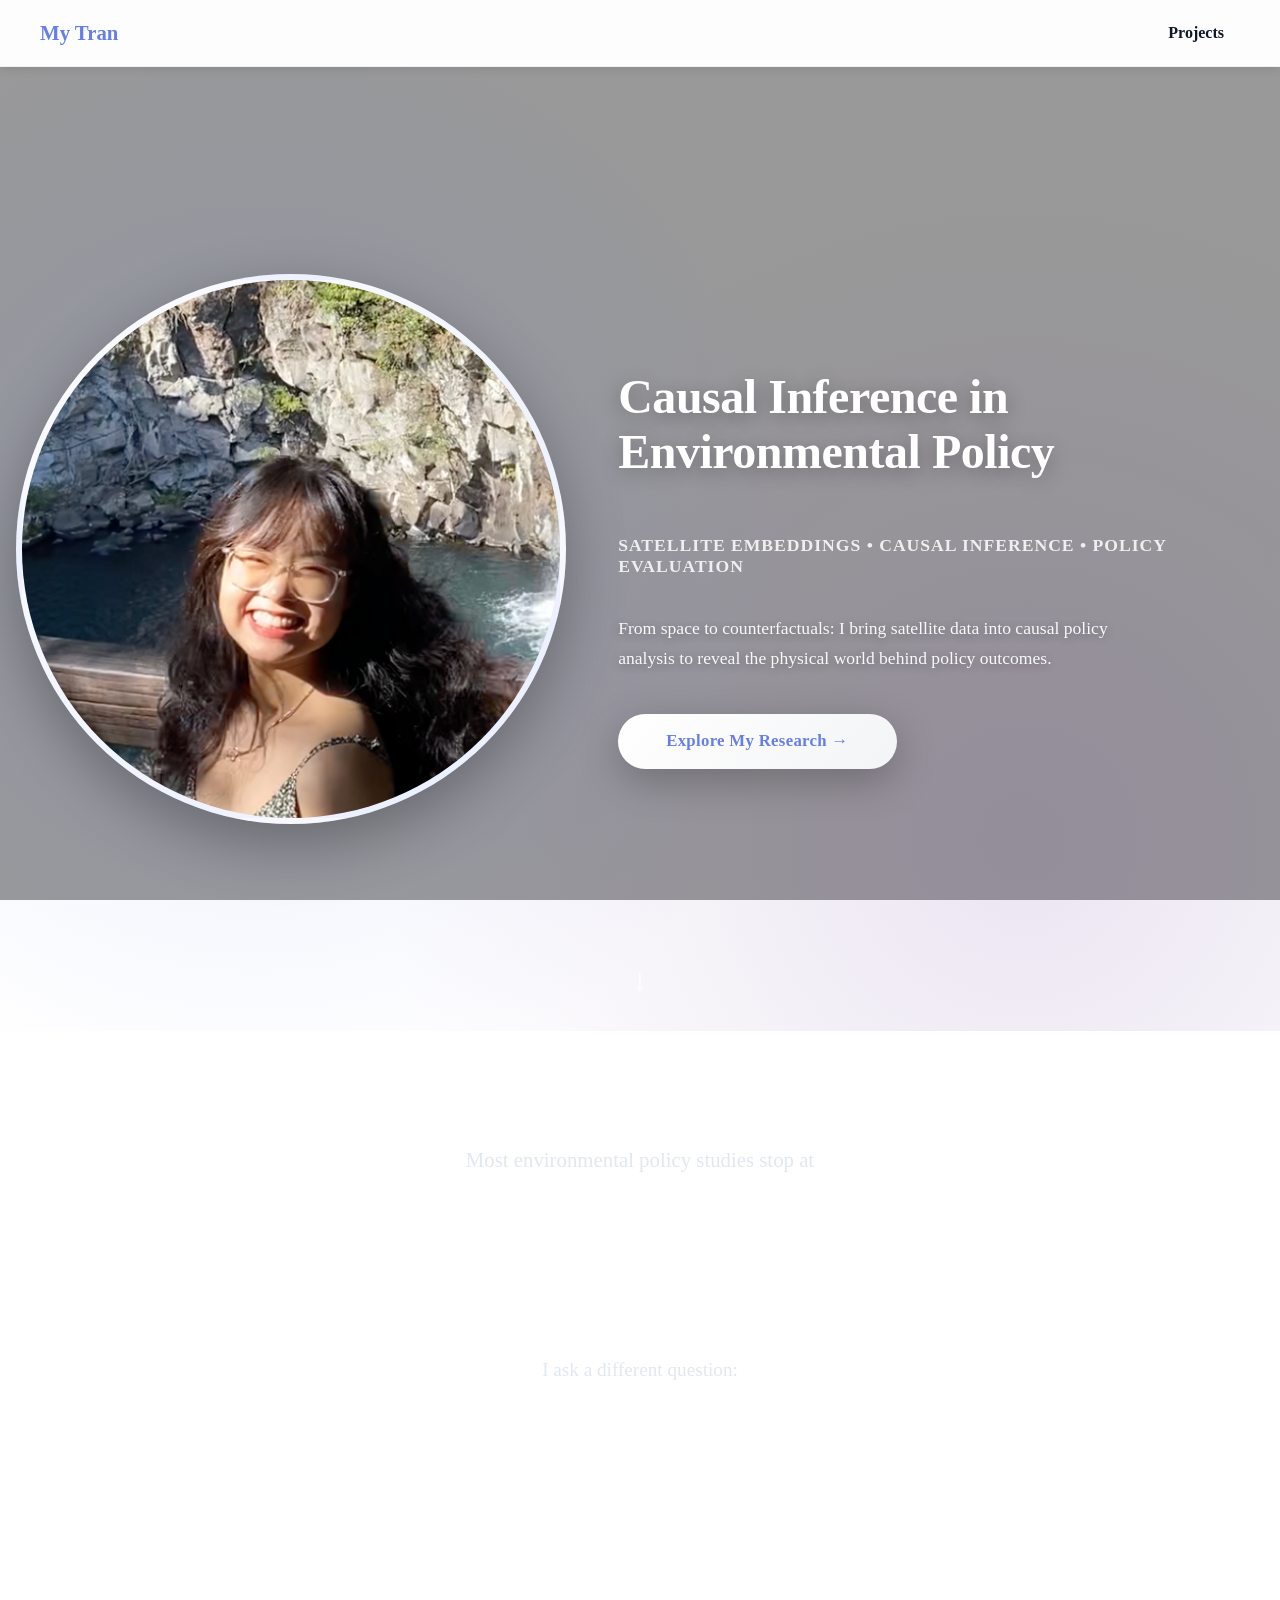
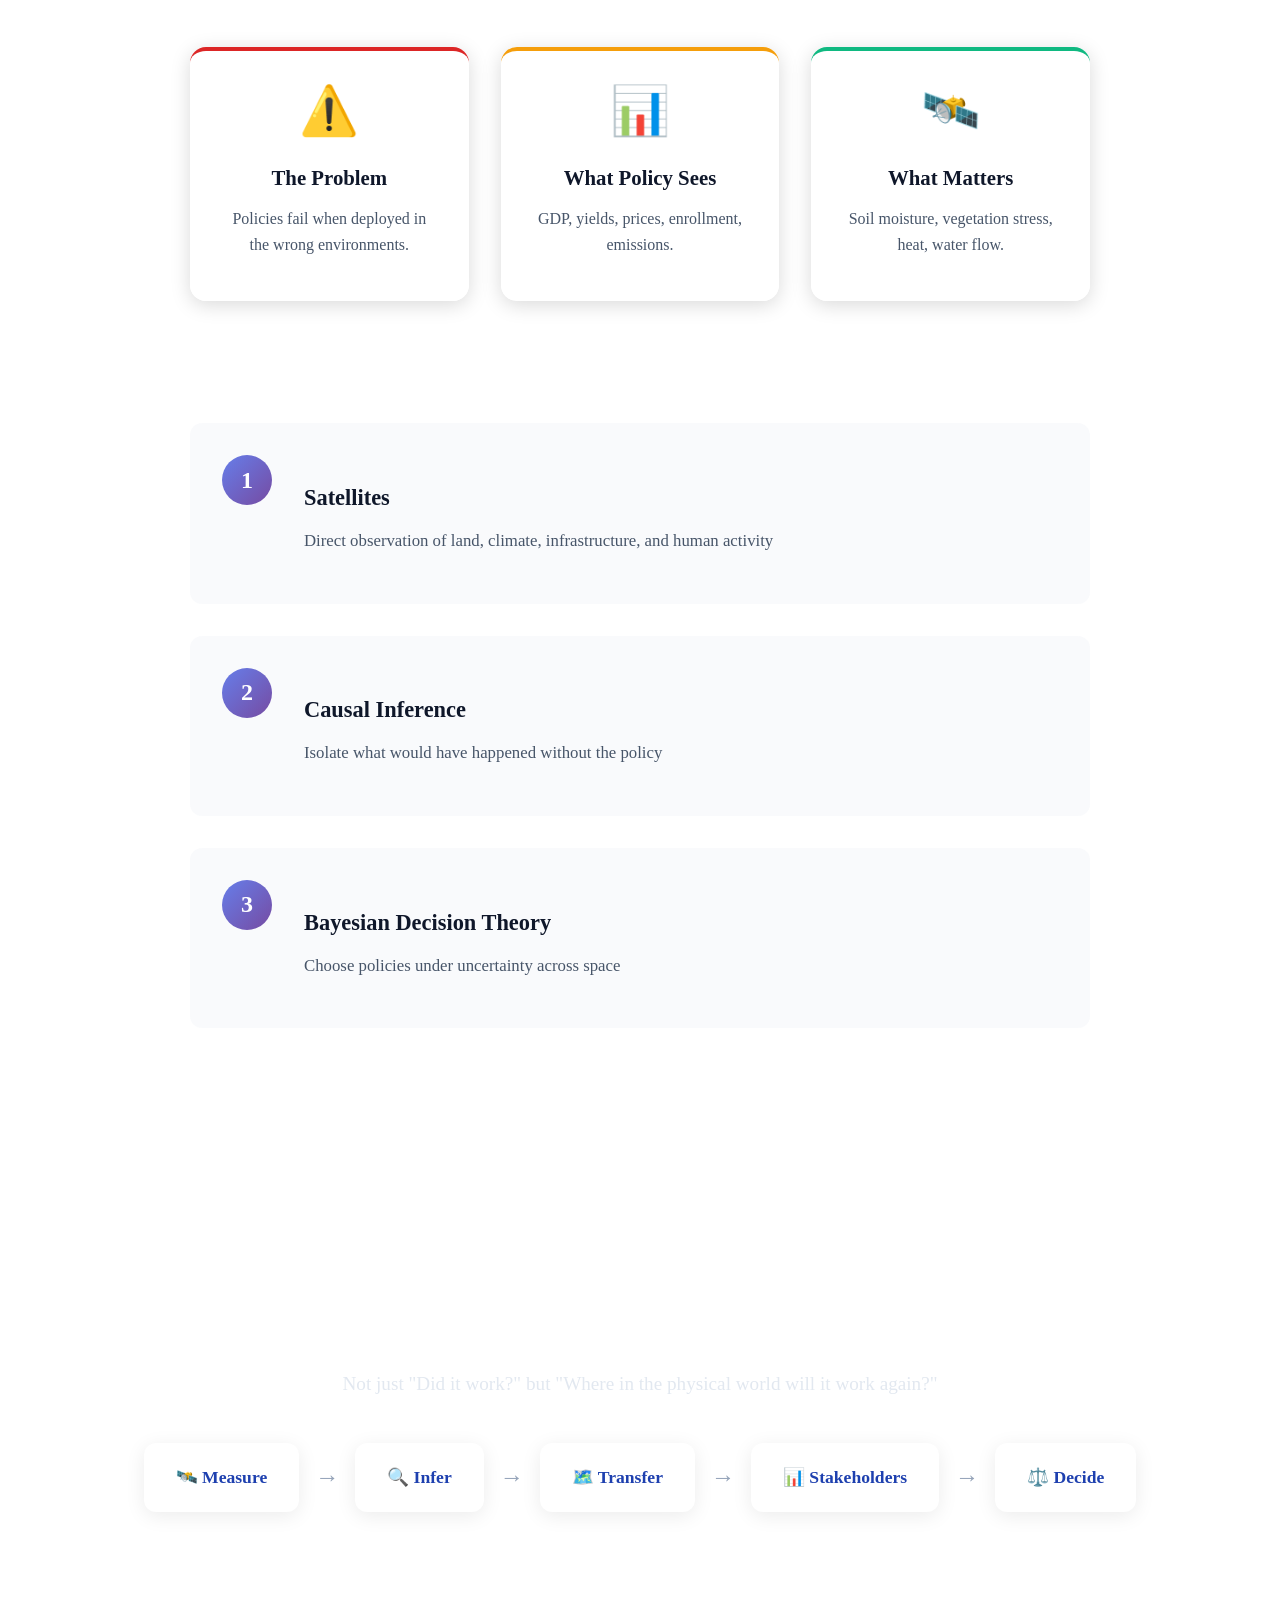
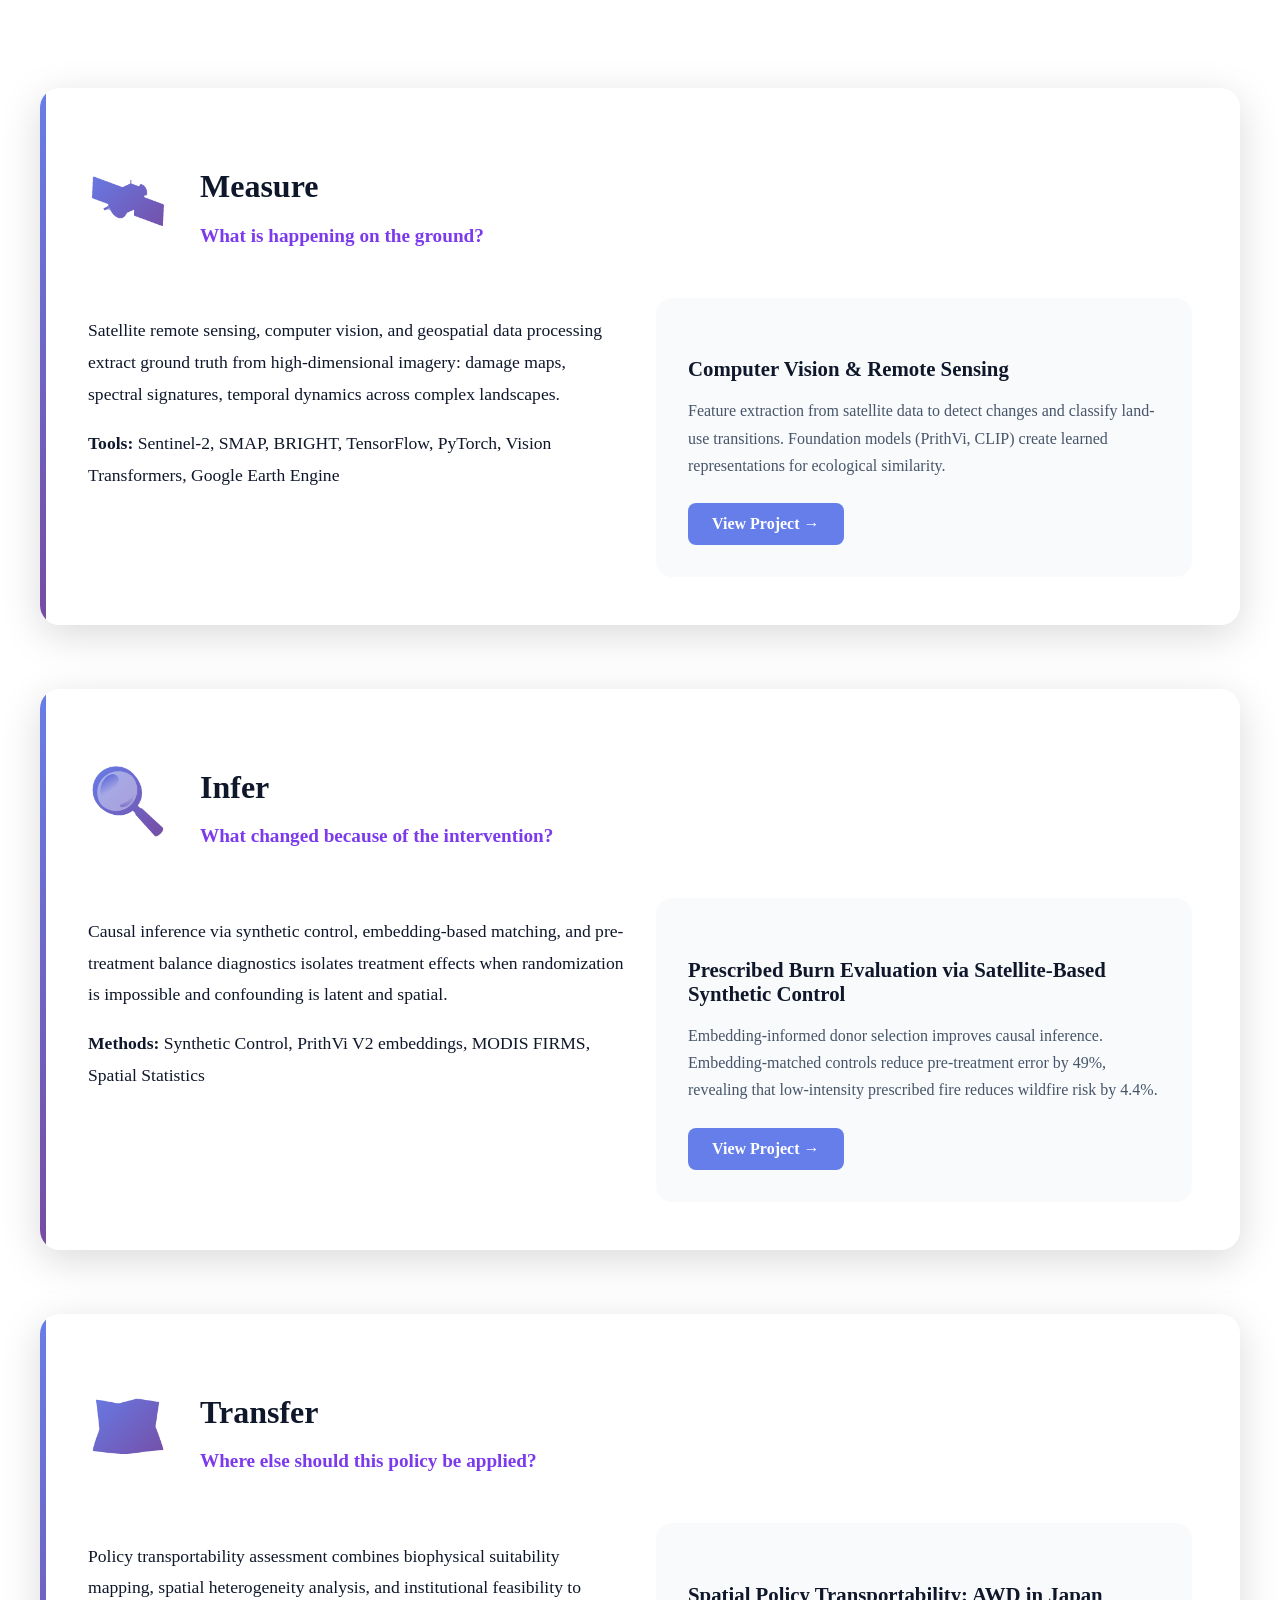
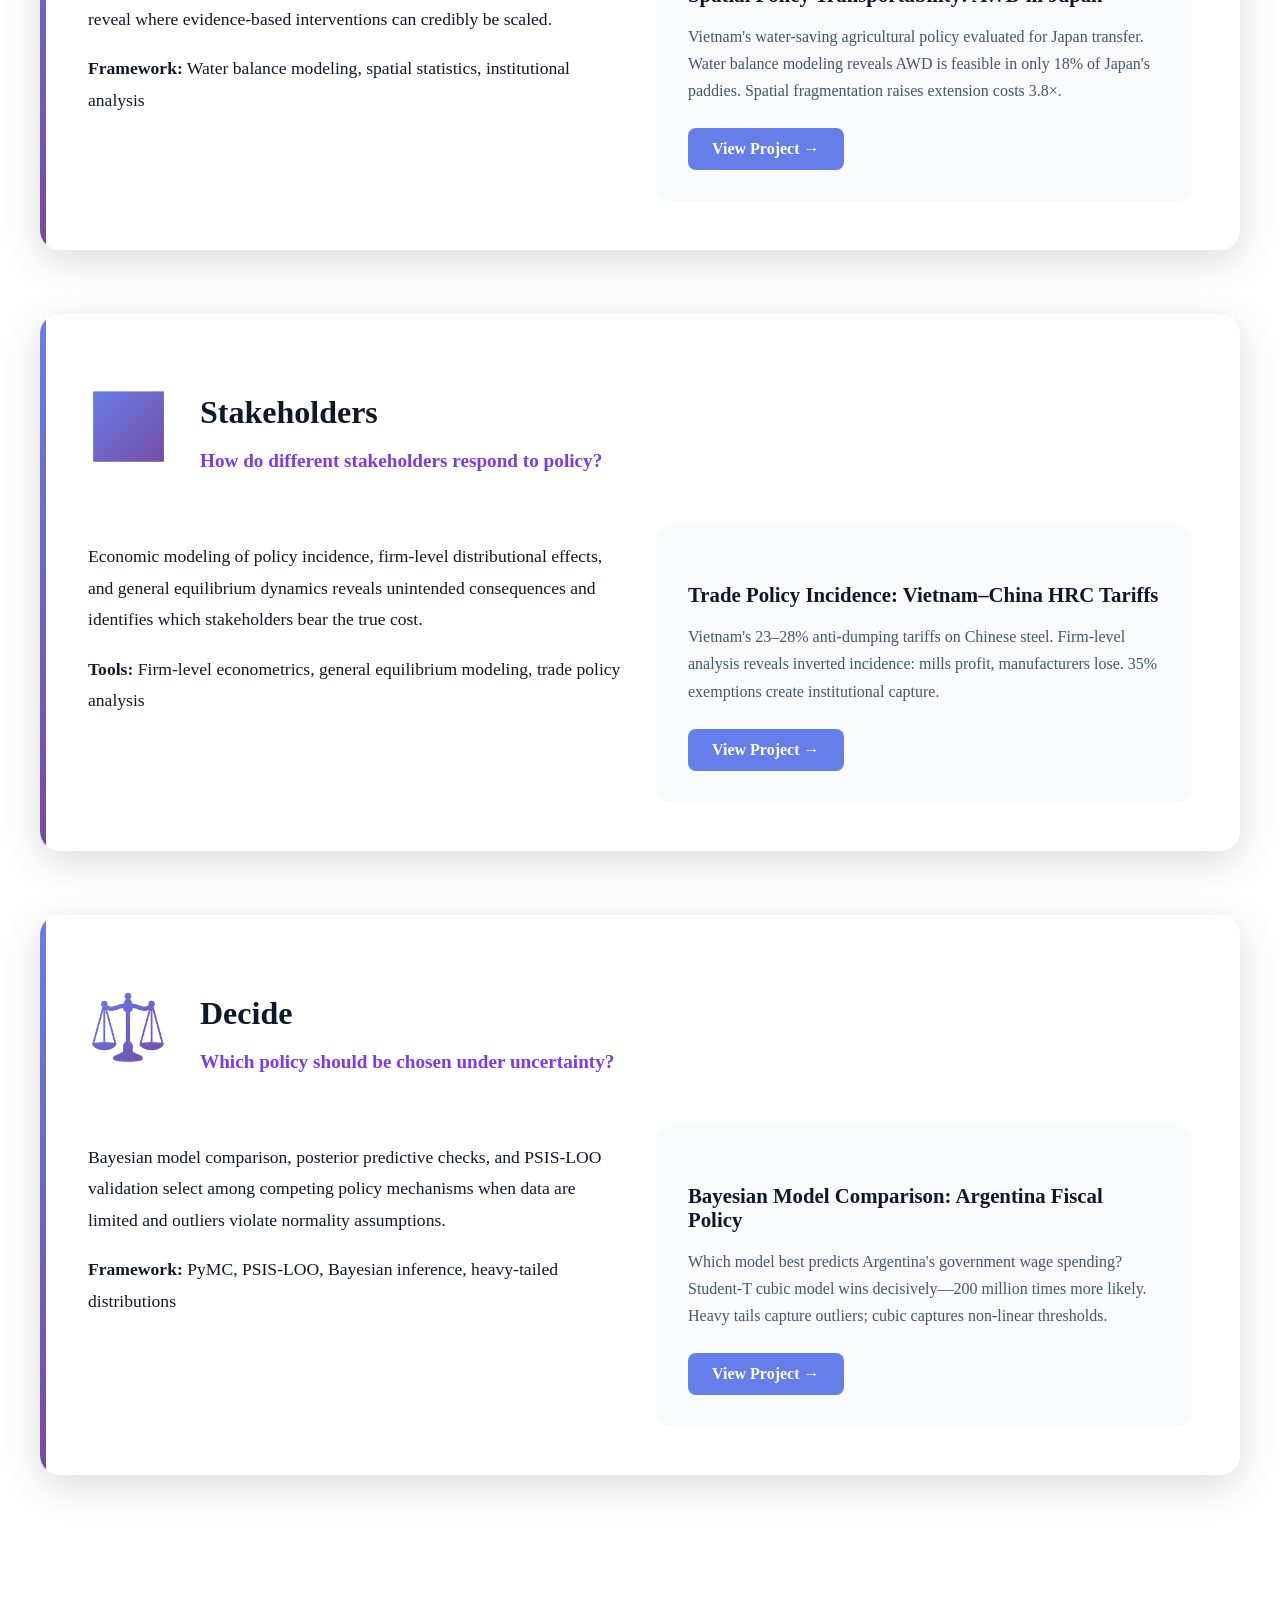
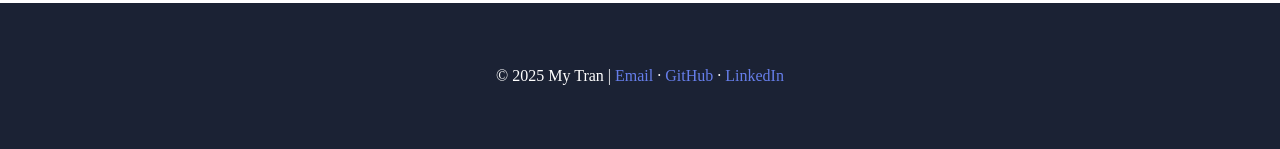
==== commit af03f6f8: "update" ====
--- a/index.html
+++ b/index.html
@@ -3,2795 +3,1078 @@
 <head>
     <meta charset="UTF-8">
     <meta name="viewport" content="width=device-width, initial-scale=1.0">
-    <title>My Tran | Political Methodology & Causal Inference</title>
+    <title>My Tran | Policy Intelligence Research</title>
+    <link rel="stylesheet" href="shared.css">
     <style>
-        /* ═══════════════════════════════════════════════════════════════ */
-        /* GLOBAL RESET & TYPOGRAPHY */
-        /* ═══════════════════════════════════════════════════════════════ */
-        * { margin: 0; padding: 0; box-sizing: border-box; }
+        /* Interactive Story Homepage */
+        html {
+            margin: 0;
+            padding: 0;
+            width: 100%;
+            overflow-x: hidden;
+        }
         
         body {
-            font-family: 'Helvetica Neue', -apple-system, BlinkMacSystemFont, 'Segoe UI', Arial, sans-serif;
-            line-height: 1.7;
-            color: #1a1a1a;
-            background: #ffffff;
             overflow-x: hidden;
-        }
-        
-        h1, h2, h3, h4 {
-            font-weight: 600;
-            line-height: 1.2;
-            color: #0d0d0d;
-        }
-        
-        h1 { font-size: 3.5rem; letter-spacing: -0.02em; }
-        h2 { font-size: 2.5rem; margin-bottom: 1.5rem; }
-        h3 { font-size: 1.75rem; margin-bottom: 1rem; }
-        h4 { font-size: 1.25rem; margin-bottom: 0.75rem; }
-        
-        p { 
-            font-size: 1.1rem; 
-            margin-bottom: 1.2rem; 
-            color: #2d2d2d;
-        }
-        
-        a {
-            color: #2563eb;
-            text-decoration: none;
-            border-bottom: 1px solid transparent;
-            transition: border-color 0.2s;
-        }
-        
-        a:hover { border-bottom-color: #2563eb; }
-        
-        /* ═══════════════════════════════════════════════════════════════ */
-        /* HERO SECTION - FULL SCREEN IMPACT */
-        /* ═══════════════════════════════════════════════════════════════ */
-        .hero {
-            height: 100vh;
-            background: linear-gradient(135deg, #1e3a8a 0%, #1e40af 50%, #3b82f6 100%);
+            margin: 0;
+            padding: 0;
+            width: 100%;
+            background: linear-gradient(135deg, rgba(0, 0, 0, 0.4) 0%, rgba(0, 0, 0, 0.4) 100%), 
+                        url('assets/background.png');
+            background-size: cover;
+            background-position: center center;
+            background-repeat: no-repeat;
+            background-attachment: fixed;
+        }
+
+        /* Hero Section with Photo */
+        .hero-section {
+            min-height: 100vh;
             display: flex;
+            justify-content: center;
             align-items: center;
-            justify-content: center;
             position: relative;
             overflow: hidden;
-        }
-        
-        .hero::before {
+            padding: 2rem 0;
+        }
+
+        .hero-section::before {
             content: '';
             position: absolute;
             top: 0;
             left: 0;
             right: 0;
             bottom: 0;
-            background: url('data:image/svg+xml,<svg width="100" height="100" xmlns="http://www.w3.org/2000/svg"><rect fill="rgba(255,255,255,0.03)" width="50" height="50"/></svg>') repeat;
-            opacity: 0.3;
-        }
-        
+            background: radial-gradient(circle at 20% 50%, rgba(102, 126, 234, 0.15) 0%, transparent 50%),
+                        radial-gradient(circle at 80% 80%, rgba(118, 75, 162, 0.15) 0%, transparent 50%);
+            pointer-events: none;
+        }
+
         .hero-content {
-            text-align: center;
-            color: white;
-            z-index: 2;
-            padding: 2rem;
-            max-width: 1100px;
-        }
-        
-        .hero h1 {
-            font-size: 4rem;
-            color: white;
-            margin-bottom: 1.5rem;
-            text-shadow: 0 2px 20px rgba(0,0,0,0.2);
-            animation: fadeInUp 0.8s ease-out;
-        }
-        
-        .hero .subtitle {
-            font-size: 1.5rem;
-            font-weight: 300;
-            color: rgba(255,255,255,0.95);
-            margin-bottom: 2rem;
-            line-height: 1.6;
-            animation: fadeInUp 1s ease-out;
-        }
-        
-        .hero .mission {
-            font-size: 1.15rem;
-            font-style: italic;
-            color: rgba(255,255,255,0.85);
-            max-width: 800px;
-            margin: 0 auto;
-            animation: fadeInUp 1.2s ease-out;
-        }
-        
-        @keyframes fadeInUp {
-            from {
-                opacity: 0;
-                transform: translateY(30px);
-            }
-            to {
-                opacity: 1;
-                transform: translateY(0);
-            }
-        }
-        
-        /* ═══════════════════════════════════════════════════════════════ */
-        /* SECTION LAYOUT */
-        /* ═══════════════════════════════════════════════════════════════ */
-        section {
-            padding: 7rem 2rem;
-            max-width: 1200px;
-            margin: 0 auto;
-        }
-        
-        section.alt-bg {
-            background: #f8fafc;
-            max-width: 100%;
-            padding: 7rem 2rem;
-        }
-        
-        .section-inner {
-            max-width: 1200px;
-            margin: 0 auto;
-        }
-        
-        .section-header {
-            max-width: 1100px;
             width: 100%;
-            text-align: center;
-        }
-        .section-label {
-            font-size: 0.9rem;
-            text-transform: uppercase;
-            letter-spacing: 0.1em;
-            color: #2563eb;
-            font-weight: 600;
-            margin-bottom: 0.5rem;
-        }
-        
-        /* ═══════════════════════════════════════════════════════════════ */
-        /* CAPSTONE PROJECT - CENTERPIECE */
-        /* ═══════════════════════════════════════════════════════════════ */
-        /* Full-width background layer */
-        .capstone.alt-bg {
+            margin: 0;
+            padding: 0 1rem;
+            display: grid;
+            grid-template-columns: 1fr 1.2fr;
+            gap: 4rem;
+            align-items: center;
+            position: relative;
+            z-index: 1;
+        }
+
+        .hero-photo {
+            position: relative;
+            animation: fadeInLeft 1s ease-out;
+        }
+
+        .photo-frame {
             width: 100%;
-            background: white;
-            
-            padding: 7rem 0;
-        }
-        
-        /* Centered content column */
-        .section-inner {
-            max-width: 1200px;
-            margin: 0 auto;
-            padding: 0 2rem;
-        }
-        
-        /* Centered header block */
-        .section-header {
-            max-width: 1100px;
-            margin: 0 auto 3rem auto;
-            text-align: center;
-        }
-
-        
-        .section-label {
-            letter-spacing: 0.15em;
-            font-size: 0.875rem;
-            text-transform: uppercase;
-            opacity: 0.6;
-            margin-bottom: 1rem;
-        }
-        
-        .capstone-title {
-            font-size: 2.6rem;
-            line-height: 1.15;
-            margin-bottom: 1.5rem;
-        }
-        
-        .capstone-subtitle {
-            font-size: 1.1rem;
-            line-height: 1.6;
-            max-width: 900px;
-            margin: 0 auto;
-            opacity: 0.85;
-        }
-
-        
-        .comparison-grid {
-            display: grid;
-            grid-template-columns: 1fr 1fr;
-            gap: 3rem;
-            margin-bottom: 4rem;
-        }
-        
-        .comparison-panel {
-            background: white;
-            border-radius: 8px;
-            padding: 2.5rem;
-            box-shadow: 0 4px 6px rgba(0,0,0,0.05), 0 10px 15px rgba(0,0,0,0.1);
-        }
-        
-        .comparison-panel h3 {
-            font-size: 1.5rem;
-            margin-bottom: 1.5rem;
-            color: #0f172a;
-        }
-        
-        .comparison-panel.status-quo {
-            border-left: 4px solid #dc2626;
-        }
-        
-        .comparison-panel.innovation {
-            border-left: 4px solid #16a34a;
-        }
-        
-        .panel-image {
-            width: 100%;
-            height: 300px;
-            background: linear-gradient(135deg, #e2e8f0 0%, #cbd5e1 100%);
-            border-radius: 6px;
+            aspect-ratio: 1;
+            border-radius: 50%;
+            border: 6px solid rgba(255,255,255,0.3);
+            box-shadow: 0 20px 60px rgba(0,0,0,0.3);
+            overflow: hidden;
+            background: linear-gradient(135deg, #f8fafc 0%, #e0e7ff 100%);
             display: flex;
             align-items: center;
             justify-content: center;
-            margin-bottom: 1.5rem;
-            color: #64748b;
+            font-size: 8rem;
+            transition: transform 0.3s ease;
+        }
+
+        .photo-frame:hover {
+            transform: scale(1.05) rotate(2deg);
+        }
+
+        .hero-text {
+            color: white;
+            animation: fadeInRight 1s ease-out;
+        }
+
+        .hero-text h1 {
+            font-size: 3rem;
+            font-weight: 900;
+            margin-bottom: 3.5rem;
+            line-height: 1.15;
+            text-shadow: 0 4px 20px rgba(0,0,0,0.3);
+            letter-spacing: -0.01em;
+            color: #ffffff;
+        }
+        
+        .hero-text .branding {
+            display: block;
+            font-size: 1.1rem;
+            font-weight: 600;
+            letter-spacing: 1px;
+            margin-bottom: 2.3rem;
+            color: rgba(255, 255, 255, 0.85);
+            text-transform: uppercase;
+        }
+        
+        .hero-text .tagline {
+            font-size: 1.1rem;
+            font-weight: 400;
+            margin-bottom: 2.5rem;
+            color: rgba(255, 255, 255, 0.95);
+            line-height: 1.7;
+            text-shadow: 0 2px 10px rgba(0,0,0,0.3);
+            max-width: 550px;
+        }
+
+        .hero-text .cta {
+            display: inline-flex;
+            align-items: center;
+            gap: 0.75rem;
+            padding: 1.1rem 3rem;
+            background: linear-gradient(135deg, #ffffff 0%, #f3f4f6 100%);
+            color: #667eea;
+            font-weight: 700;
+            font-size: 1.05rem;
+            border-radius: 50px;
+            text-decoration: none;
+            box-shadow: 0 12px 40px rgba(0,0,0,0.25);
+            transition: all 0.3s ease;
+            letter-spacing: 0.3px;
+        }
+
+        .hero-text .cta:hover {
+            transform: translateY(-4px);
+            box-shadow: 0 18px 50px rgba(0,0,0,0.35);
+            background: linear-gradient(135deg, #f3f4f6 0%, #ffffff 100%);
+        }
+
+        /* Scroll Indicator */
+        .scroll-indicator {
+            position: absolute;
+            bottom: 2rem;
+            left: 50%;
+            transform: translateX(-50%);
+            animation: bounce 2s infinite;
+            color: white;
+            font-size: 2rem;
+            opacity: 0.7;
+        }
+
+        @keyframes bounce {
+            0%, 20%, 50%, 80%, 100% { transform: translateX(-50%) translateY(0); }
+            40% { transform: translateX(-50%) translateY(-10px); }
+            60% { transform: translateX(-50%) translateY(-5px); }
+        }
+
+        @keyframes fadeInLeft {
+            from { opacity: 0; transform: translateX(-50px); }
+            to { opacity: 1; transform: translateX(0); }
+        }
+
+        @keyframes fadeInRight {
+            from { opacity: 0; transform: translateX(50px); }
+            to { opacity: 1; transform: translateX(0); }
+        }
+
+        /* Story Section */
+        .story-section {
+            padding: 6rem 2rem;
+            background: transparent;
+        }
+
+        .story-content {
+            max-width: 1000px;
+            margin: 0 auto;
+        }
+
+        .story-title {
+            font-size: 2.8rem;
+            color: #ffffff;
+            margin-bottom: 3rem;
+            text-align: center;
+        }
+
+        /* Problem Statement */
+        .problem-statement {
+            text-align: center;
+            margin-bottom: 4rem;
+        }
+
+        .large-text {
+            font-size: 1.3rem;
+            color: #e2e8f0;
+            margin-bottom: 1rem;
+        }
+
+        .question-highlight {
+            font-size: 2.2rem;
+            color: #ffffff;
+            font-weight: 700;
+            margin: 1rem 0;
+        }
+
+        .sub-text {
+            font-size: 1.1rem;
+            color: #94a3b8;
             font-style: italic;
         }
-        
-        .panel-caption {
+
+        /* My Approach */
+        .my-approach {
+            text-align: center;
+            margin: 4rem 0;
+            padding: 3rem 2rem;
+            border-radius: 16px;
+        }
+
+        .intro-text {
+            font-size: 1.2rem;
+            color: #e2e8f0;
+            margin-bottom: 1rem;
+        }
+
+        .my-question {
+            font-size: 2rem;
+            color: #ffffff;
+            font-weight: 700;
+            line-height: 1.4;
+        }
+
+        /* Insight Cards */
+        .insight-cards {
+            display: grid;
+            grid-template-columns: repeat(3, 1fr);
+            gap: 2rem;
+            margin: 4rem 0;
+        }
+
+        .insight-card {
+            background: rgba(255, 255, 255, 0.95);
+            border-radius: 16px;
+            padding: 2rem;
+            box-shadow: 0 4px 20px rgba(0,0,0,0.15);
+            text-align: center;
+            transition: transform 0.3s ease, box-shadow 0.3s ease;
+        }
+
+        .insight-card:hover {
+            transform: translateY(-8px);
+            box-shadow: 0 12px 40px rgba(0,0,0,0.15);
+        }
+
+        .insight-card.problem {
+            border-top: 4px solid #dc2626;
+        }
+
+        .insight-card.gap {
+            border-top: 4px solid #f59e0b;
+        }
+
+        .insight-card.solution {
+            border-top: 4px solid #10b981;
+        }
+
+        .card-icon {
+            font-size: 3rem;
+            margin-bottom: 1rem;
+        }
+
+        .insight-card h4 {
+            font-size: 1.3rem;
+            color: #0f172a;
+            margin-bottom: 1rem;
+        }
+
+        .insight-card p {
             font-size: 1rem;
             color: #475569;
             line-height: 1.6;
-        }
-        
-        .capstone-narrative {
+            margin-bottom: 0.75rem;
+        }
+
+        .card-detail {
+            font-size: 0.9rem !important;
+            color: #94a3b8 !important;
+            font-style: italic;
+        }
+
+        /* Method Stack */
+        .method-stack {
+            margin: 4rem 0;
+        }
+
+        .method-intro {
+            font-size: 1.4rem;
+            color: #ffffff;
+            font-weight: 600;
+            margin-bottom: 2rem;
+            text-align: center;
+        }
+
+        .method-item {
+            display: flex;
+            align-items: flex-start;
+            gap: 2rem;
+            margin-bottom: 2rem;
+            padding: 2rem;
+            background: rgba(248, 250, 252, 0.85);
+            border-radius: 12px;
+            transition: all 0.3s ease;
+        }
+
+        .method-item:hover {
+            background: #eef2ff;
+            transform: translateX(10px);
+        }
+
+        .method-number {
+            flex-shrink: 0;
+            width: 50px;
+            height: 50px;
+            background: linear-gradient(135deg, #667eea 0%, #764ba2 100%);
+            color: white;
+            font-size: 1.5rem;
+            font-weight: 700;
+            border-radius: 50%;
+            display: flex;
+            align-items: center;
+            justify-content: center;
+        }
+
+        .method-content h4 {
+            font-size: 1.4rem;
+            color: #0f172a;
+            margin-bottom: 0.5rem;
+        }
+
+        .method-content p {
+            font-size: 1.05rem;
+            color: #475569;
+            line-height: 1.6;
+        }
+
+        /* Closing Statement */
+        .closing-statement {
+            text-align: center;
+            margin: 5rem 0 3rem;
+            padding: 3rem 2rem;
+            background: linear-gradient(135deg, #0f172a 0%, #1e293b 100%);
+            border-radius: 20px;
+            color: white;
+        }
+
+        .big-idea {
+            font-size: 1.8rem;
+            line-height: 1.5;
+            margin: 1rem 0;
+        }
+
+        .big-idea em {
+            color: #94a3b8;
+            font-style: normal;
+        }
+
+        .big-idea strong {
+            color: #60a5fa;
+            font-weight: 700;
+        }
+
+        @media (max-width: 968px) {
+            .insight-cards {
+                grid-template-columns: 1fr;
+            }
+
+            .question-highlight {
+                font-size: 1.6rem;
+            }
+
+            .my-question {
+                font-size: 1.5rem;
+            }
+        }
+
+        .story-content h2 {
+            font-size: 2.5rem;
+            color: #0f172a;
+            margin-bottom: 1.5rem;
+        }
+
+        .story-content .lead {
+            font-size: 1.3rem;
+            color: #475569;
+            line-height: 1.8;
+            margin-bottom: 3rem;
+        }
+
+        /* Interactive Pipeline */
+        .pipeline-intro {
+            background: transparent;
+            padding: 5rem 2rem;
+            text-align: center;
+        }
+
+        .pipeline-intro h2 {
+            font-size: 2.8rem;
+            color: #ffffff;
+            margin-bottom: 1rem;
+        }
+
+        .pipeline-intro p {
+            font-size: 1.2rem;
+            color: #e2e8f0;
+            max-width: 800px;
+            margin: 0 auto 3rem;
+        }
+
+        .pipeline-visual {
+            display: flex;
+            justify-content: center;
+            align-items: center;
+            gap: 1rem;
+            flex-wrap: wrap;
+            margin: 2rem auto;
+            max-width: 1000px;
+        }
+
+        .pipeline-step {
             background: white;
+            padding: 1.5rem 2rem;
+            border-radius: 12px;
+            box-shadow: 0 4px 20px rgba(0,0,0,0.08);
+            font-weight: 700;
+            color: #1e40af;
+            font-size: 1.1rem;
+            transition: all 0.3s ease;
+            cursor: pointer;
+        }
+
+        .pipeline-step:hover {
+            transform: translateY(-5px);
+            box-shadow: 0 8px 30px rgba(30,64,175,0.15);
+        }
+
+        .pipeline-arrow {
+            font-size: 1.5rem;
+            color: #94a3b8;
+        }
+
+        /* Stage Cards - Reveal on Scroll */
+        .stages-container {
+            max-width: 1200px;
+            margin: 0 auto;
+            padding: 4rem 2rem;
+        }
+
+        .stage-card {
+            background: rgba(255, 255, 255, 0.9);
+            border-radius: 20px;
             padding: 3rem;
-            border-radius: 8px;
-            box-shadow: 0 2px 4px rgba(0,0,0,0.05);
-        }
-        
-        .narrative-section {
-            margin-bottom: 2.5rem;
-        }
-        
-        .narrative-section h4 {
-            color: #1e40af;
-            font-size: 1.3rem;
-            margin-bottom: 1rem;
-        }
-        
-        .narrative-section p {
-            color: #334155;
-            line-height: 1.8;
-        }
-        
-        .narrative-section ul {
-            margin-left: 2rem;
-            color: #334155;
-        }
-        
-        .narrative-section li {
+            margin-bottom: 4rem;
+            box-shadow: 0 10px 40px rgba(0,0,0,0.15);
+            opacity: 0;
+            transform: translateY(50px);
+            transition: all 0.6s ease;
+            position: relative;
+            overflow: hidden;
+        }
+
+        .stage-card.visible {
+            opacity: 1;
+            transform: translateY(0);
+        }
+
+        .stage-card::before {
+            content: '';
+            position: absolute;
+            top: 0;
+            left: 0;
+            width: 6px;
+            height: 100%;
+            background: linear-gradient(to bottom, #667eea, #764ba2);
+        }
+
+        .stage-header {
+            display: flex;
+            align-items: center;
+            gap: 2rem;
+            margin-bottom: 2rem;
+        }
+
+        .stage-icon {
+            font-size: 4rem;
+            background: linear-gradient(135deg, #667eea 0%, #764ba2 100%);
+            -webkit-background-clip: text;
+            -webkit-text-fill-color: transparent;
+            background-clip: text;
+        }
+
+        .stage-info h3 {
+            font-size: 2rem;
+            color: #0f172a;
             margin-bottom: 0.5rem;
         }
-        
-        .methodology-keywords {
-            display: flex;
-            flex-wrap: wrap;
-            gap: 0.75rem;
-            margin-top: 1rem;
-        }
-        
-        .keyword {
-            background: #dbeafe;
-            color: #1e40af;
-            padding: 0.5rem 1rem;
-            border-radius: 20px;
-            font-size: 1rem;
-            font-weight: 500;
-        }
-        
-        /* ═══════════════════════════════════════════════════════════════ */
-        /* METHODS STACK */
-        /* ═══════════════════════════════════════════════════════════════ */
-        .methods-grid {
-            display: grid;
-            grid-template-columns: repeat(auto-fit, minmax(320px, 1fr));
-            gap: 2rem;
-            margin-top: 3rem;
-        }
-        
-        .method-card {
-            background: #f8fafc;
-            padding: 2rem;
-            border-radius: 8px;
-            border: 1px solid #e2e8f0;
-            transition: transform 0.2s, box-shadow 0.2s;
-        }
-        
-        .method-card:hover {
-            transform: translateY(-4px);
-            box-shadow: 0 10px 20px rgba(0,0,0,0.1);
-        }
-        
-        .method-card h4 {
-            color: #1e40af;
-            margin-bottom: 0.75rem;
-        }
-        
-        .method-card .problem {
-            font-size: 1rem;
-            color: #64748b;
-            font-style: italic;
-            margin-top: 1rem;
-            padding-top: 1rem;
-            border-top: 1px solid #e2e8f0;
-        }
-        
-        /* ═══════════════════════════════════════════════════════════════ */
-        /* POLICY LABORATORIES */
-        /* ═══════════════════════════════════════════════════════════════ */
-        .lab-card {
-            background: white;
-            padding: 3rem;
-            margin-bottom: 3rem;
-            border-radius: 8px;
-            box-shadow: 0 2px 4px rgba(0,0,0,0.05);
-            border-left: 6px solid #2563eb;
-        }
-        
-        .lab-card h3 {
-            font-size: 1.8rem;
-            margin-bottom: 1rem;
-            color: #0f172a;
-        }
-        
-        .lab-meta {
-            display: flex;
-            gap: 1.5rem;
-            margin-bottom: 1.5rem;
-            flex-wrap: wrap;
-        }
-        
-        .lab-meta-item {
-            font-size: 0.9rem;
-            color: #64748b;
-        }
-        
-        .lab-meta-item strong {
-            color: #1e40af;
+
+        .stage-question {
+            font-size: 1.2rem;
+            color: #7c3aed;
             font-weight: 600;
         }
-        
-        .lab-content {
-            display: grid;
-            gap: 1.5rem;
-        }
-        
-        .lab-content p {
-            margin-bottom: 0.5rem;
-        }
-        
-        .lab-links {
-            margin-top: 1.5rem;
-            padding-top: 1.5rem;
-            border-top: 1px solid #e2e8f0;
-        }
-        
-        .lab-links a {
-            margin-right: 1.5rem;
-            font-weight: 500;
-        }
-        
-        /* ═══════════════════════════════════════════════════════════════ */
-        /* TECHNICAL ML SECTION */
-        /* ═══════════════════════════════════════════════════════════════ */
-        .ml-showcase {
-            background: white;
-            padding: 3rem;
-            border-radius: 8px;
-            box-shadow: 0 4px 6px rgba(0,0,0,0.05);
-        }
-        
-        .ml-showcase h3 {
-            margin-bottom: 1.5rem;
-        }
-        
-        .ml-grid {
+
+        .stage-body {
             display: grid;
             grid-template-columns: 1fr 1fr;
             gap: 2rem;
             margin-top: 2rem;
         }
-        
-        .ml-detail {
-            padding: 1.5rem;
-            background: #f8fafc;
-            border-radius: 6px;
-        }
-        
-        .ml-detail h4 {
+
+        .stage-description {
             font-size: 1.1rem;
-            margin-bottom: 0.75rem;
-            color: #1e40af;
-        }
-        
-        .tech-list {
-            list-style: none;
-            padding-left: 0;
-        }
-        
-        .tech-list li {
-            padding: 0.5rem 0;
-            color: #475569;
-            position: relative;
-            padding-left: 1.5rem;
-        }
-        
-        .tech-list li::before {
-            content: '▸';
-            position: absolute;
-            left: 0;
-            color: #2563eb;
-            font-weight: bold;
-        }
-        
-        /* ═══════════════════════════════════════════════════════════════ */
-        /* PUBLICATIONS */
-        /* ═══════════════════════════════════════════════════════════════ */
-        .publication {
-            background: white;
-            padding: 2.5rem;
-            border-radius: 8px;
-            box-shadow: 0 2px 4px rgba(0,0,0,0.05);
-            margin-bottom: 2rem;
-        }
-        
-        .publication h4 {
-            font-size: 1.15rem;
+            line-height: 1.8;
+            color: #0f172a;
+        }
+
+        .stage-project-card {
+            background: rgba(248, 250, 252, 0.9);
+            padding: 2rem;
+            border-radius: 16px;
+            transition: all 0.3s ease;
+        }
+
+        .stage-project-card:hover {
+            transform: translateX(10px);
+            box-shadow: 0 5px 20px rgba(102,126,234,0.2);
+        }
+
+        .stage-project-card h4 {
+            font-size: 1.3rem;
             color: #0f172a;
             margin-bottom: 1rem;
-            line-height: 1.5;
-        }
-        
-        .pub-meta {
-            font-size: 1rem;
-            color: #64748b;
-            margin-bottom: 1rem;
-        }
-        
-        .pub-description {
+        }
+
+        .stage-project-card p {
             font-size: 1rem;
             color: #475569;
             line-height: 1.7;
-        }
-        
-        /* ═══════════════════════════════════════════════════════════════ */
-        /* SKILLS SECTION */
-        /* ═══════════════════════════════════════════════════════════════ */
-        .skills-grid {
-            display: grid;
-            grid-template-columns: repeat(auto-fit, minmax(280px, 1fr));
-            gap: 2rem;
-            margin-top: 2rem;
-        }
-        
-        .skill-category {
-            background: white;
-            padding: 2rem;
+            margin-bottom: 1.5rem;
+        }
+
+        .project-btn {
+            display: inline-flex;
+            align-items: center;
+            gap: 0.5rem;
+            padding: 0.75rem 1.5rem;
+            background: #667eea;
+            color: white;
+            font-weight: 700;
             border-radius: 8px;
-            border: 1px solid #e2e8f0;
-        }
-        
-        .skill-category h4 {
-            color: #1e40af;
-            margin-bottom: 1rem;
-            font-size: 1.2rem;
-        }
-        
-        .skill-tags {
-            display: flex;
-            flex-wrap: wrap;
-            gap: 0.5rem;
-        }
-        
-        .skill-tag {
-            background: #f1f5f9;
-            color: #334155;
-            padding: 0.5rem 1rem;
-            border-radius: 4px;
-            font-size: 0.9rem;
-        }
-        
-        /* ═══════════════════════════════════════════════════════════════ */
-        /* CONTACT & FOOTER */
-        /* ═══════════════════════════════════════════════════════════════ */
-        .contact {
-            text-align: center;
-            padding: 5rem 2rem;
-            background: linear-gradient(135deg, #0f172a 0%, #1e293b 100%);
-            color: white;
-        }
-        
-        .contact h2 {
-            color: white;
-            margin-bottom: 2rem;
-        }
-        
-        .contact p {
-            color: rgba(255,255,255,0.9);
-            margin: 0 auto 2rem;
-        }
-        
-        .contact-links {
-            display: flex;
-            gap: 2rem;
-            justify-content: center;
-            flex-wrap: wrap;
-        }
-        
-        .contact-links a {
-            color: white;
-            font-size: 1.1rem;
-            padding: 0.75rem 2rem;
-            background: rgba(255,255,255,0.1);
-            border-radius: 6px;
-            border: 1px solid rgba(255,255,255,0.2);
-            transition: all 0.3s;
-        }
-        
-        .contact-links a:hover {
-            background: rgba(255,255,255,0.2);
-            border-color: rgba(255,255,255,0.4);
-        }
-        
-        /* ═══════════════════════════════════════════════════════════════ */
-        /* RESPONSIVE */
-        /* ═══════════════════════════════════════════════════════════════ */
-        /* ═══════════════════════════════════════════════════════════════ */
-        /* INTERACTIVE COMPONENTS */
-        /* ═══════════════════════════════════════════════════════════════ */
-        .interactive-toggle {
-            display: flex;
-            gap: 1rem;
-            margin: 2rem 0;
-            justify-content: center;
-        }
-        
-        .toggle-btn {
-            padding: 0.75rem 1.5rem;
-            border: 2px solid #e2e8f0;
-            background: white;
-            color: #475569;
-            border-radius: 6px;
-            cursor: pointer;
-            font-weight: 500;
-            transition: all 0.3s;
-        }
-        
-        .toggle-btn.active {
-            background: #2563eb;
-            color: white;
-            border-color: #2563eb;
-        }
-        
-        .toggle-btn:hover {
-            border-color: #2563eb;
-        }
-        
-        .interactive-panel {
-            background: white;
-            border-radius: 8px;
-            padding: 2rem;
-            margin: 1.5rem 0;
-            box-shadow: 0 2px 4px rgba(0,0,0,0.05);
-            display: none;
-        }
-        
-        .interactive-panel.active {
-            display: block;
-            animation: fadeIn 0.3s ease-in;
-        }
-        
-        @keyframes fadeIn {
-            from { opacity: 0; }
-            to { opacity: 1; }
-        }
-        
-        .figure-container {
-            width: 100%;
-            max-width: 640px;     /* limits horizontal size */
-            aspect-ratio: 16 / 9; /* keeps it visually balanced */
-            height: auto;        /* lets aspect-ratio control height */
-        
-            background: linear-gradient(135deg, #f1f5f9 0%, #e2e8f0 100%);
-            border-radius: 8px;
-        
+            text-decoration: none;
+            transition: all 0.3s ease;
+        }
+
+        .project-btn:hover {
+            background: #764ba2;
+            transform: translateX(5px);
+        }
+
+        /* Navigation */
+        nav {
+            background: rgba(255,255,255,0.98);
+            backdrop-filter: blur(10px);
+            border-bottom: 1px solid rgba(0,0,0,0.05);
+            padding: 0;
+            position: sticky;
+            top: 0;
+            z-index: 100;
+            box-shadow: 0 2px 10px rgba(0,0,0,0.1);
+        }
+
+        .nav-inner {
+            max-width: 1200px;
+            margin: 0 auto;
+            padding: 1rem 2rem;
             display: flex;
             align-items: center;
-            justify-content: center;
-        
-            margin: 1.5rem auto; /* centers the figure */
-            color: #64748b;
-            font-style: italic;
-        
+            justify-content: space-between;
+        }
+
+        .brand {
+            font-size: 1.3rem;
+            font-weight: 800;
+            color: #667eea;
+            text-decoration: none;
+            transition: all 0.3s ease;
+        }
+
+        .brand:hover {
+            color: #764ba2;
+        }
+
+        .nav-links {
+            display: flex;
+            gap: 1.5rem;
+        }
+
+        .nav-links a {
+            color: #0f172a;
+            font-weight: 600;
+            text-decoration: none;
+            border-bottom: none;
+            padding: 0.5rem 1rem;
+            border-radius: 8px;
+            transition: all 0.3s ease;
+        }
+
+        .nav-links a:hover {
+            background: #eef2ff;
+            color: #667eea;
+        }
+
+        footer {
+            text-align: center;
+            padding: 3rem 2rem;
+            background: rgba(15, 23, 42, 0.95);
+            color: #94a3b8;
+        }
+
+        footer a {
+            color: #667eea;
+            text-decoration: none;
+            transition: color 0.3s ease;
+        }
+
+        footer a:hover {
+            color: #764ba2;
+        }
+        .story-section {
+            background: transparent;
+            padding: 6rem 2rem;
+        }
+
+        .story-content {
+            max-width: 900px;
+            margin: 0 auto;
+        }
+
+        .story-title {
+            font-size: 2.5rem;
+            margin-bottom: 2rem;
+            color: #1e293b;
+        }
+
+        .story-line {
+            font-size: 1.25rem;
+            line-height: 1.7;
+            margin-bottom: 1.5rem;
+            color: #334155;
+        }
+
+        .highlighted-question {
+            color: #1d4ed8;
+            font-weight: 600;
+        }
+
+        .story-grid {
+            display: grid;
+            grid-template-columns: 1fr 1fr;
+            gap: 1.5rem;
+            margin: 2.5rem 0;
+        }
+
+        .story-card {
+            background: white;
+            border-radius: 12px;
+            padding: 1.5rem;
+            box-shadow: 0 10px 25px rgba(0,0,0,0.06);
+            transition: transform 0.3s ease;
+        }
+
+        .story-card:hover {
+            transform: translateY(-6px);
+        }
+
+        .story-card.accent {
+            border-left: 4px solid #2563eb;
+        }
+
+        .hover-term {
             position: relative;
-            overflow: hidden;
-        }
-        .figure-label {
+            color: #2563eb;
+            cursor: pointer;
+            border-bottom: 1px dashed #2563eb;
+        }
+
+        .hover-box {
             position: absolute;
-            top: 1rem;
-            left: 1rem;
-            background: rgba(0,0,0,0.7);
+            bottom: 130%;
+            left: 0;
+            background: #0f172a;
             color: white;
-            padding: 0.5rem 1rem;
-            border-radius: 4px;
-            font-size: 0.875rem;
-            font-style: normal;
-        }
-        
-        .slider-container {
-            margin: 2rem 0;
-            padding: 1.5rem;
-            background: #f8fafc;
+            padding: 0.75rem 1rem;
             border-radius: 8px;
-        }
-        
-        .slider-container label {
-            display: block;
-            font-weight: 600;
-            color: #1e40af;
-            margin-bottom: 1rem;
-        }
-        
-        input[type="range"] {
-            width: 100%;
-            height: 6px;
-            border-radius: 3px;
-            background: #e2e8f0;
-            outline: none;
-            -webkit-appearance: none;
-            appearance: none;
-            margin: 1rem 0;
-        }
-
-        input[type="range"]::-webkit-slider-thumb {
-            -webkit-appearance: none;
-            appearance: none;
-            width: 20px;
-            height: 20px;
-            border-radius: 50%;
-            background: #2563eb;
-            cursor: pointer;
-            box-shadow: 0 2px 4px rgba(37,99,235,0.4);
-        }
-        
-        input[type="range"]::-moz-range-thumb {
-            width: 20px;
-            height: 20px;
-            border-radius: 50%;
-            background: #2563eb;
-            cursor: pointer;
-            border: none;
-            box-shadow: 0 2px 4px rgba(37,99,235,0.4);
-        }
-        
-        .slider-value {
-            display: block;
-            text-align: center;
-            font-weight: 600;
-            color: #2563eb;
-            margin-top: 0.5rem;
-            font-size: 1.2rem;
-        }
-        
-        .tab-container {
+            font-size: 0.9rem;
+            opacity: 0;
+            pointer-events: none;
+            transition: opacity 0.25s ease;
+            width: 260px;
+        }
+
+        .hover-term:hover .hover-box {
+            opacity: 1;
+        }
+
+        .story-closing {
+            margin-top: 3rem;
+            font-size: 1.4rem;
+            color: #020617;
+        }
+
+        @media (max-width: 968px) {
+            .hero-content {
+                grid-template-columns: 1fr;
+                text-align: center;
+            }
+
+            .photo-frame {
+                margin: 0 auto;
+            }
+
+            .hero-text h1 {
+                font-size: 2.5rem;
+            }
+
+            .stage-body {
+                grid-template-columns: 1fr;
+            }
+
+            .pipeline-visual {
+                flex-direction: column;
+            }
+
+            .pipeline-arrow {
+                transform: rotate(90deg);
+            }
+            .pipeline {
             display: flex;
-            gap: 0.5rem;
-            margin: 2rem 0;
-            flex-wrap: wrap;
-            border-bottom: 2px solid #e2e8f0;
-        }
-        
-        .tab-btn {
-            padding: 1rem 1.5rem;
-            background: none;
-            border: none;
-            color: #64748b;
-            cursor: pointer;
-            font-weight: 500;
-            border-bottom: 3px solid transparent;
-            transition: all 0.3s;
-            position: relative;
-            bottom: -2px;
-        }
-        
-        .tab-btn:hover {
-            color: #1e40af;
-        }
-        
-        .tab-btn.active {
-            color: #2563eb;
-            border-bottom-color: #2563eb;
-        }
-        
-        .tab-content {
-            display: none;
-        }
-        
-        .tab-content.active {
-            display: block;
-            animation: fadeIn 0.3s ease-in;
-        }
-        
-        .node-map {
-            display: grid;
-            grid-template-columns: repeat(auto-fit, minmax(140px, 1fr));
-            gap: 1.5rem;
-            margin: 2rem 0;
-        }
-        
-        .node {
-            padding: 1.5rem;
-            background: white;
-            border: 2px solid #e2e8f0;
-            border-radius: 8px;
-            text-align: center;
-            cursor: pointer;
-            transition: all 0.3s;
-        }
-        
-        .node:hover {
-            border-color: #2563eb;
-            box-shadow: 0 4px 12px rgba(37,99,235,0.2);
-            transform: translateY(-2px);
-        }
-        
-        .node.active {
-            background: #dbeafe;
-            border-color: #2563eb;
-        }
-        
-        .node-label {
-            font-weight: 600;
-            color: #1e40af;
-            margin-bottom: 0.5rem;
-        }
-        
-        .node-description {
-            font-size: 0.875rem;
-            color: #64748b;
-            display: none;
-        }
-        
-        .node.active .node-description {
-            display: block;
-        }
-        
-        .stats-row {
-            display: grid;
-            grid-template-columns: repeat(auto-fit, minmax(200px, 1fr));
-            gap: 1.5rem;
-            margin: 2rem 0;
-        }
-        
-        .stat-card {
-            background: #f8fafc;
-            padding: 1.5rem;
-            border-radius: 8px;
-            border-left: 4px solid #2563eb;
-        }
-        
-        .stat-label {
-            font-size: 0.875rem;
-            color: #64748b;
-            text-transform: uppercase;
-            letter-spacing: 0.05em;
-            font-weight: 600;
-            margin-bottom: 0.5rem;
-        }
-        
-        .stat-value {
-            font-size: 1.75rem;
-            font-weight: 700;
-            color: #1e40af;
-        }
-        .policy-intro { 
-            background: #f8fafc; 
-            padding: 2rem; 
-            border-radius: 12px; 
-            margin-bottom: 2rem;
-            border-left: 6px solid #1e40af;
-        }
-        .HRC-core-grid {
-            display: flex !important; 
-            flex-wrap: nowrap !important; 
-            gap: 1rem !important; 
-            justify-content: space-between !important; 
-            padding: 0 !important;
-            margin: 0 !important;
-        }
-        .HRC-core-card { 
-            flex: 1 !important; 
-            min-width: 220px !important;  /* ✅ FIXED */
-            max-width: 240px !important;
-            background: white; 
-            padding: 1.5rem; 
-            border-radius: 12px; 
-            border-left: 4px solid;
-            box-sizing: border-box !important;  /* ✅ ADDED */
-        }
-        .HRC-core-card p { 
-            font-size: 1rem; 
-            line-height: 1.4; 
-            margin: 0; 
-            overflow-wrap: break-word;  /* ✅ ADDED */
-            color: #475569;
-        }
-        .HRC-core-card h5 { 
-            font-size: 17.5px !important; 
-            line-height: 1.4; 
-            margin: 0; 
-            overflow-wrap: break-word;  /* ✅ ADDED */
-        }
-        .stakeholder-grid { 
-            display: flex !important; 
-            flex-wrap: nowrap !important; 
-            gap: 1rem !important; 
-            justify-content: space-between !important; 
-        }
-        .stakeholder-card { 
-            flex: 1 !important; 
-            min-width: 170px !important; 
-            background: white; 
-            border: 2px solid #e5e7eb; 
-            border-radius: 12px; 
-            padding: 1.25rem; 
-            border-left: 4px solid;
-            box-sizing: border-box;
-        }
-        
-        .blue-container {
-            padding: 2.5rem !important;  /* ✅ SIMPLIFIED */
-        }
-        .stats-comparison {
-            display: grid; 
-            grid-template-columns: 1fr 1fr; 
-            gap: 2rem; 
-            margin-top: 1.5rem;
-        }
-        .stat-card {
-            background: white; 
-            padding: 1.5rem; 
-            border-radius: 12px; 
-            box-shadow: 0 4px 12px rgba(0,0,0,0.1);
-            border-top: 4px solid #3b82f6;
-        }
-        .stat-card.no-tariff { border-top-color: #10b981; }
-        .stat-card.with-tariff { border-top-color: #ef4444; }
-        .stat-item {
-            display: flex; 
-            justify-content: space-between; 
-            margin-bottom: 0.75rem;
-            padding: 0.5rem 0;
-            border-bottom: 1px solid #f1f5f9;
-        }
-        .stat-item:last-child { border-bottom: none; margin-bottom: 0; }
-        .stat-label { font-size: 0.9rem; color: #64748b; font-weight: 500; }
-        .stat-value { font-weight: 700; color: #1e293b; font-size: 1rem; }
-        .stat-change { font-size: 0.85rem; color: #ef4444; font-weight: 600; }
-        .tooltip {
-            position: relative;
-            display: inline-block;
-            border-bottom: 1px dotted #2563eb;
-            cursor: help;
-        }
-        
-        .tooltip .tooltiptext {
-            visibility: hidden;
-            width: 250px;
-            background-color: #0f172a;
-            color: white;
-            text-align: center;
-            border-radius: 6px;
-            padding: 0.75rem;
-            position: absolute;
-            z-index: 1;
-            bottom: 125%;
-            left: 50%;
-            margin-left: -125px;
-            opacity: 0;
-            transition: opacity 0.3s;
-            font-size: 0.85rem;
-        }
-        
-        .tooltip .tooltiptext::after {
-            content: "";
-            position: absolute;
-            top: 100%;
-            left: 50%;
-            margin-left: -5px;
-            border-width: 5px;
-            border-style: solid;
-            border-color: #0f172a transparent transparent transparent;
-        }
-        
-        .tooltip:hover .tooltiptext {
-            visibility: visible;
-            opacity: 1;
-        }
-        
-        @media (max-width: 768px) {
-            h1 { font-size: 2.5rem; }
-            h2 { font-size: 2rem; }
-            
-            .hero h1 { font-size: 2.5rem; }
-            .hero .subtitle { font-size: 1.2rem; }
-            
-            section { padding: 4rem 1.5rem; }
-            section.alt-bg { padding: 4rem 1.5rem; }
-            
-            .comparison-grid {
-                grid-template-columns: 1fr;
+            flex-direction: column;
+            gap: 4rem;
+            margin-top: 6rem;
+        }
+
+            .pipeline-stage {
+                display: grid;
+                grid-template-columns: 220px 1fr 380px;
                 gap: 2rem;
-            }
-            
-            .ml-grid {
-                grid-template-columns: 1fr;
-            }
-            
-            .capstone-title {
-                font-size: 2rem;
-            }
-            
-            .interactive-toggle {
-                flex-direction: column;
-            }
-            
-            .node-map {
-                grid-template-columns: 1fr;
-            }
-            
-            .stats-row {
-                grid-template-columns: 1fr;
-            }
+                align-items: center;
+                position: relative;
+            }
+
+            .pipeline-stage::before {
+                content: "";
+                position: absolute;
+                left: 110px;
+                top: -60px;
+                bottom: -60px;
+                width: 2px;
+                background: linear-gradient(to bottom, transparent, #c7d2fe, transparent);
+            }
+
+            .pipeline-left h3 {
+                font-size: 1.6rem;
+                margin-bottom: .25rem;
+            }
+
+            .pipeline-question {
+                color: #2563eb;
+                font-size: 0.95rem;
+            }
+
+            .pipeline-icon {
+                font-size: 2.2rem;
+                margin-bottom: .5rem;
+            }
+
+            .pipeline-center {
+                font-size: 1.1rem;
+                color: #334155;
+            }
+
+            .pipeline-tools {
+                display: block;
+                margin-top: .75rem;
+                font-size: .85rem;
+                color: #64748b;
+            }
+
+            .pipeline-project {
+                background: white;
+                border-radius: 14px;
+                padding: 1.5rem;
+                box-shadow: 0 15px 40px rgba(0,0,0,.08);
+                transform: translateX(40px);
+                opacity: .8;
+                transition: all .4s ease;
+            }
+
+            .pipeline-stage:hover .pipeline-project {
+                transform: translateX(0);
+                opacity: 1;
+            }
+
         }
     </style>
-    <script>
-    const donorStrategies = {
-    random: {
-        title: 'Random Statewide Donors (500 untreated pixels)',
-        desc: 'Randomly sample 500 untreated conifer pixels statewide. No explicit constraint on ecological similarity; relies on large sample to approximate covariate distributions.',
-        rmspe: '0.45',
-        iqr: '0.15–0.62',
-        embedLabel: 'Random donors: dispersed in embedding space',
-    },
-    manual: {
-        title: 'Manual Covariate Screen (284 untreated pixels)',
-        desc: 'Select donors within ±200 m elevation, ±1°C average temperature, and ±15% canopy cover.',
-        rmspe: '0.36',
-        iqr: '0.12–0.52',
-        embedLabel: 'Manual donors: moderately clustered in embedding space',
-    },
-    embedding: {
-        title: 'Embedding-Based K=50 (top nearest neighbors)',
-        desc: 'Select the 50 nearest neighbors in satellite embedding space.',
-        rmspe: '0.23',
-        iqr: '0.09–0.38',
-        embedLabel: 'Embedding donors: tightly clustered in latent space',
-    }
-    };
-
-    function switchDonorStrategy(strategy) {
-    const strat = donorStrategies[strategy];
-    if (!strat) return;
-
-    document.getElementById('strategy-title').textContent = strat.title;
-    document.getElementById('strategy-desc').textContent = strat.desc;
-    document.getElementById('rmspe-median').textContent = strat.rmspe;
-    document.getElementById('rmspe-iqr').textContent = strat.iqr;
-    document.getElementById('embed-label').textContent = strat.embedLabel;
-
-    document.getElementById('random-donors').style.display = strategy === 'random' ? 'block' : 'none';
-    document.getElementById('manual-donors').style.display = strategy === 'manual' ? 'block' : 'none';
-    document.getElementById('embedding-donors').style.display = strategy === 'embedding' ? 'block' : 'none';
-    }
-
-    document.addEventListener("DOMContentLoaded", function () {
-    switchDonorStrategy('random'); // default
-    });
-    </script>
-
 </head>
 <body>
-
-    <!-- ═══════════════════════════════════════════════════════════════════════════ -->
-    <!-- HERO SECTION -->
-    <!-- ═══════════════════════════════════════════════════════════════════════════ -->
-    <section class="hero">
+    <nav>
+        <div class="nav-inner">
+            <a href="/" class="brand">My Tran</a>
+            <div class="nav-links">
+                <a href="/projects.html">Projects</a>
+            </div>
+        </div>
+    </nav>
+
+    <!-- Hero Section with Photo -->
+    <section class="hero-section">
         <div class="hero-content">
-            <h1>Making the Invisible Counterfactual Visible</h1>
-            <p class="subtitle">
-                Political Methodology • Causal Inference • Satellite-Derived Representations<br>
-                Environmental & Economic Policy Evaluation
-            </p>
-            <p class="mission">
-                "I build causal inference systems for environmental and economic policy when the counterfactual is unobservable and the confounders are spatial, latent, and complex."
-            </p>
+            <div class="hero-photo">
+                <div class="photo-frame">
+                    <img src="assets/profile.png" alt="My Tran" style="width:100%;height:100%;object-fit:cover;">
+                </div>
+            </div>
+            <div class="hero-text">
+                <h1>Causal Inference in Environmental Policy</h1>
+                <div class="branding">Satellite Embeddings • Causal Inference • Policy Evaluation</div>
+                <p class="tagline">
+                    From space to counterfactuals: I bring satellite data into causal policy analysis to reveal the physical world behind policy outcomes.
+                </p>
+                <a href="#story" class="cta">Explore My Research →</a>
+            </div>
+        </div>
+        <div class="scroll-indicator">↓</div>
+    </section>
+
+    <!-- Story Section -->
+    <section id="story" class="story-section">
+        <div class="story-content">
+
+            <div class="problem-statement">
+                <p class="large-text">Most environmental policy studies stop at</p>
+                <h3 class="question-highlight">"Did it work there?"</h3>
+            </div>
+
+            <div class="my-approach">
+                <p class="intro-text">I ask a different question:</p>
+                <h3 class="my-question">"What physical and social conditions made it work, and where else do those conditions exist?"</h3>
+            </div>
+
+            <div class="insight-cards">
+                <div class="insight-card problem">
+                    <div class="card-icon">⚠️</div>
+                    <h4>The Problem</h4>
+                    <p>Policies fail when deployed in the wrong environments.</p>
+                </div>
+
+                <div class="insight-card gap">
+                    <div class="card-icon">📊</div>
+                    <h4>What Policy Sees</h4>
+                    <p>GDP, yields, prices, enrollment, emissions.</p>
+                </div>
+
+                <div class="insight-card solution">
+                    <div class="card-icon">🛰️</div>
+                    <h4>What Matters</h4>
+                    <p>Soil moisture, vegetation stress, heat, water flow.</p>
+                </div>
+            </div>
+
+            <div class="method-stack">
+                <p class="method-intro">My research uses three tools:</p>
+                
+                <div class="method-item">
+                    <div class="method-number">1</div>
+                    <div class="method-content">
+                        <h4>Satellites</h4>
+                        <p>Direct observation of land, climate, infrastructure, and human activity</p>
+                    </div>
+                </div>
+
+                <div class="method-item">
+                    <div class="method-number">2</div>
+                    <div class="method-content">
+                        <h4>Causal Inference</h4>
+                        <p>Isolate what would have happened without the policy</p>
+                    </div>
+                </div>
+
+                <div class="method-item">
+                    <div class="method-number">3</div>
+                    <div class="method-content">
+                        <h4>Bayesian Decision Theory</h4>
+                        <p>Choose policies under uncertainty across space</p>
+                    </div>
+                </div>
+            </div>
+
         </div>
     </section>
 
-    <!-- ═══════════════════════════════════════════════════════════════════════════ -->
-    <!-- CAPSTONE PROJECT - INTERACTIVE -->
-    <!-- ═══════════════════════════════════════════════════════════════════════════ -->
-    <section class="capstone alt-bg">
-        <div class="section-inner">
-            <div class="section-header">
-                <div class="section-label">CAPSTONE PROJECT</div>
-    
-                <h2 class="capstone-title">
-                    A Satellite-based Synthetic Control Evaluation of Prescribed Burn Intervention
-                </h2>
-    
-                <p class="capstone-subtitle">
-                    Embedding-informed donor selection improves causal inference in high-dimensional environmental policy evaluation
-                </p>
-            </div>
-
-        <!-- INTERACTIVE DONOR POOL STRATEGY SELECTION -->
-        <div class="donor-strategy-container" style="justify-content: center; margin-bottom: 3rem; flex-wrap: wrap; display: flex;">
-            <button class="toggle-btn active" data-strategy="random">
-                Random Statewide (500)
-            </button>
-            <button class="toggle-btn" data-strategy="manual">
-                Manual Covariate Screen (284)
-            </button>
-            <button class="toggle-btn" data-strategy="embedding">
-                Embedding-Based K=50
-            </button>
-        </div>
-
-        <!-- DONOR STRATEGY COMPARISON PANEL -->
-        <div style="background: white; border-radius: 8px; padding: 2.5rem; margin-bottom: 3rem; box-shadow: 0 2px 4px rgba(0,0,0,0.05);">
-            <h3 id="strategy-title" style="color: #0f172a; margin-bottom: 1.5rem;">Random Statewide Donors (500 untreated pixels)</h3>
-            
-            <div class="comparison-grid">
-                <div style="border-radius: 8px; padding: 2rem; background: #f8fafc; border-left: 4px solid #f59e0b;">
-                    <h4 style="color: #d97706; margin-bottom: 1rem;">Donor Selection Rule</h4>
-                    <p id="strategy-desc" style="color: #64748b; line-height: 1.7;">
-                        Randomly sample 500 untreated conifer pixels statewide. No explicit constraint on ecological similarity; relies on large sample to approximate covariate distributions.
-                    </p>
-                </div>
-                
-                <div style="border-radius: 8px; padding: 2rem; background: #f8fafc;">
-                    <h4 style="color: #1e40af; margin-bottom: 1rem;">Pre-Treatment Fit (2003–2011)</h4>
-                    <div class="stats-row" style="gap: 1rem;">
-                        <div class="stat-card" style="flex: 1;">
-                            <div class="stat-label">Median RMSPE</div>
-                            <div class="stat-value" id="rmspe-median" style="font-size: 2rem;">0.41</div>
-                        </div>
-                        <div class="stat-card" style="flex: 1;">
-                            <div class="stat-label">IQR Range</div>
-                            <div class="stat-value" id="rmspe-iqr" style="font-size: 1.3rem;">0.15–0.62</div>
-                        </div>
-                    </div>
-                    <p style="font-size: 0.875rem; color: #64748b; margin-top: 1rem;">
-                        <span class="tooltip">RMSPE: Root Mean Squared Prediction Error
-                            <span class="tooltiptext">Measures how well synthetic control tracks treated pixels pre-treatment. Lower = better pre-fit.</span>
-                        </span>
-                    </p>
-                </div>
-            </div>
-
-            <!-- EMBEDDING SPACE VISUALIZATION -->
-            <div style="margin-top: 2rem;">
-                <h4 style="color: #1e40af; margin-bottom: 1rem;">Control Pool Similarity (Embedding Space)</h4>
-                <div class="figure-container" style="height: 300px; background: linear-gradient(135deg, #f3f4f6 0%, #e5e7eb 100%);">
-                    <div class="figure-label" id="embed-label">Random donors: dispersed in embedding space</div>
-                    <svg style="width: 80%; height: 80%; position: absolute; top: 50%; left: 50%; transform: translate(-50%, -50%);">
-                        <!-- Treated pixel -->
-                        <circle cx="50%" cy="50%" r="8" fill="#dc2626" stroke="white" stroke-width="2"/>
-                        <!-- Random donors: dispersed -->
-                        <g id="random-donors" style="display: block;">
-                            <circle cx="20%" cy="30%" r="5" fill="#9ca3af" opacity="0.6"/>
-                            <circle cx="80%" cy="25%" r="5" fill="#9ca3af" opacity="0.6"/>
-                            <circle cx="15%" cy="70%" r="5" fill="#9ca3af" opacity="0.6"/>
-                            <circle cx="85%" cy="75%" r="5" fill="#9ca3af" opacity="0.6"/>
-                            <circle cx="45%" cy="20%" r="5" fill="#9ca3af" opacity="0.6"/>
-                            <circle cx="55%" cy="80%" r="5" fill="#9ca3af" opacity="0.6"/>
-                            <circle cx="30%" cy="60%" r="5" fill="#9ca3af" opacity="0.6"/>
-                            <circle cx="70%" cy="45%" r="5" fill="#9ca3af" opacity="0.6"/>
-                        </g>
-                        <!-- Manual donors: clustered -->
-                        <g id="manual-donors" style="display: none;">
-                            <circle cx="45%" cy="48%" r="5" fill="#f59e0b" opacity="0.7"/>
-                            <circle cx="48%" cy="52%" r="5" fill="#f59e0b" opacity="0.7"/>
-                            <circle cx="52%" cy="50%" r="5" fill="#f59e0b" opacity="0.7"/>
-                            <circle cx="50%" cy="45%" r="5" fill="#f59e0b" opacity="0.7"/>
-                            <circle cx="47%" cy="53%" r="5" fill="#f59e0b" opacity="0.7"/>
-                            <circle cx="53%" cy="48%" r="5" fill="#f59e0b" opacity="0.7"/>
-                        </g>
-                        <!-- Embedding donors: tight cluster -->
-                        <g id="embedding-donors" style="display: none;">
-                            <circle cx="50%" cy="49%" r="5" fill="#16a34a" opacity="0.8"/>
-                            <circle cx="49%" cy="51%" r="5" fill="#16a34a" opacity="0.8"/>
-                            <circle cx="51%" cy="50%" r="5" fill="#16a34a" opacity="0.8"/>
-                            <circle cx="50%" cy="48%" r="5" fill="#16a34a" opacity="0.8"/>
-                            <circle cx="48%" cy="50%" r="5" fill="#16a34a" opacity="0.8"/>
-                            <circle cx="51%" cy="51%" r="5" fill="#16a34a" opacity="0.8"/>
-                        </g>
-                    </svg>
-                </div>
-                <p style="font-size: 0.9rem; color: #64748b; margin-top: 1rem;">
-                    Red: treated pixel. Gray/Orange/Green: donors from Random/Manual/Embedding strategies. Embedding-based selection <strong>yields tighter clusters in latent similarity space</strong>, improving comparability.
-                </p>
-            </div>
-        </div>
-
-        <!-- SYNTHETIC CONTROL RESULTS: TABBED EXPLORATION -->
-        <div style="margin-top: 4rem; padding: 3rem; background: white; border-radius: 8px; box-shadow: 0 2px 4px rgba(0,0,0,0.05);">
-            <h3>Estimated Treatment Effects (Post-Treatment 2012–2018)</h3>
-            
-            <div style="margin-bottom: 0.5rem; color: #64748b; font-size: 0.875rem; font-weight: 500;">👆 Click tabs to explore different analyses:</div>
-            <div class="tab-container">
-                <button class="tab-btn active" data-target="outcome-tab">Outcome Trajectories</button>
-                <button class="tab-btn" data-target="att-tab">ATT by Strategy</button>
-                <button class="tab-btn" data-target="gap-tab">Gap Plot & Diagnostics</button>
-                <button class="tab-btn" data-target="robustness-tab">Robustness Checks</button>
-            </div>
-
-            <!-- TAB 1: OUTCOME TRAJECTORIES -->
-            <div id="outcome-tab" class="tab-content active">
-                <p style="margin-bottom: 1.5rem; color: #475569;font-size: 1rem;">
-                    <strong>Treated pixels (n=3,966) vs. Synthetic Controls</strong>: Pre-treatment alignment (2003–2011) and post-treatment divergence (2012–2018) by donor strategy. All strategies share identical pre-window and post-window definitions.
-                </p>
-                <div class="figure-container" style="height: 400px;">
-                    <div class="figure-label">Figure 1: Time-Series FRP (Max Fire Radiative Power)</div>
-                    <img src="assets/timeseries_2012.png" style="width: 100%; height: 100%; object-fit: contain;"/>
-                </div>
-                <p style="margin-top: 1.5rem; color: #475569; font-size: 1rem;">
-                    <strong>Interpretation:</strong> All three strategies track pre-treatment trajectories closely, supporting parallel-trends assumption. Post-2012, Embedding-based (green) exhibits the largest and most sustained divergence from synthetic control, followed by Manual (orange), then Random (gray). This ordering aligns with pre-treatment balance quality.
-                </p>
-            </div>
-
-            <!-- TAB 2: ATT BY STRATEGY -->
-            <div id="att-tab" class="tab-content">
-                <p style="margin-bottom: 1.5rem; color: #475569;font-size: 1rem;">
-                    <strong>Average Treatment Effect on the Treated (ATT)</strong>: Post-treatment reduction in FRP (MW) aggregated over 2012–2018. Negative values indicate wildfire mitigation.
-                </p>
-                
-                <div style="overflow-x: auto; margin-bottom: 2rem;">
-                    <table style="width: 100%; border-collapse: collapse; font-size: 1rem;">
-                        <thead>
-                            <tr style="background: #f1f5f9; border-bottom: 2px solid #e2e8f0;">
-                                <th style="padding: 1rem; text-align: left; font-weight: 600; color: #1e40af;">Strategy</th>
-                                <th style="padding: 1rem; text-align: center; font-weight: 600; color: #1e40af;">Pre-RMSPE</th>
-                                <th style="padding: 1rem; text-align: center; font-weight: 600; color: #1e40af;">ATT (MW)</th>
-                                <th style="padding: 1rem; text-align: center; font-weight: 600; color: #1e40af;">95% CI</th>
-                                <th style="padding: 1rem; text-align: center; font-weight: 600; color: #1e40af;">% ATT</th>
-                                <th style="padding: 1rem; text-align: center; font-weight: 600; color: #1e40af;">95% CI %</th>
-                            </tr>
-                        </thead>
-                        <tbody>
-                            <tr style="border-bottom: 1px solid #e2e8f0;">
-                                <td style="padding: 1rem; font-weight: 600; color: #0f172a;">Random (500)</td>
-                                <td style="padding: 1rem; text-align: center; color: #475569;">0.45</td>
-                                <td style="padding: 1rem; text-align: center; color: #dc2626; font-weight: 600;">−0.53</td>
-                                <td style="padding: 1rem; text-align: center; color: #64748b;">[−0.88, −0.18]</td>
-                                <td style="padding: 1rem; text-align: center; color: #dc2626; font-weight: 600;">−3.2%</td>
-                                <td style="padding: 1rem; text-align: center; color: #64748b;">[−3.9%, −2.5%]</td>
-                            </tr>
-                            <tr style="border-bottom: 1px solid #e2e8f0;">
-                                <td style="padding: 1rem; font-weight: 600; color: #0f172a;">Manual (284)</td>
-                                <td style="padding: 1rem; text-align: center; color: #475569;">0.36</td>
-                                <td style="padding: 1rem; text-align: center; color: #dc2626; font-weight: 600;">−0.67</td>
-                                <td style="padding: 1rem; text-align: center; color: #64748b;">[−0.98, −0.36]</td>
-                                <td style="padding: 1rem; text-align: center; color: #dc2626; font-weight: 600;">−3.8%</td>
-                                <td style="padding: 1rem; text-align: center; color: #64748b;">[−4.6%, −3.0%]</td>
-                            </tr>
-                            <tr style="background: #f0fdf4;">
-                                <td style="padding: 1rem; font-weight: 600; color: #0f172a;">Embeddings (K=50)</td>
-                                <td style="padding: 1rem; text-align: center; color: #16a34a; font-weight: 600;">0.23</td>
-                                <td style="padding: 1rem; text-align: center; color: #dc2626; font-weight: 600;">−0.81</td>
-                                <td style="padding: 1rem; text-align: center; color: #16a34a; font-weight: 600;">[−1.08, −0.54]</td>
-                                <td style="padding: 1rem; text-align: center; color: #dc2626; font-weight: 600;">−4.4%</td>
-                                <td style="padding: 1rem; text-align: center; color: #16a34a; font-weight: 600;">[−5.1%, −3.7%]</td>
-                            </tr>
-                        </tbody>
-                    </table>
-                </div>
-
-                <div style="background: #f1f5f9; padding: 1.5rem; border-radius: 6px; border-left: 4px solid #1e40af;">
-                    <p style="color: #475569; margin: 0;font-size: 1rem;">
-                        <strong>Key Finding:</strong> Embedding-based donors deliver the largest negative ATT (−0.81 MW) with the smallest uncertainty (SE=0.14). This translates to a −4.4% reduction in post-treatment FRP relative to baseline. The ordering is consistent: Embeddings > Manual > Random, mirroring pre-treatment balance quality.
-                    </p>
-                </div>
-            </div>
-
-            <!-- TAB 3: GAP PLOT & DIAGNOSTICS -->
-            <div id="gap-tab" class="tab-content">
-                <p style="margin-bottom: 1.5rem; color: #475569;font-size: 1rem;">
-                    <strong>Gap Plot</strong>: Median treated − synthetic FRP over time. Zero or near-zero pre-gaps indicate good parallel-trends validity. Sustained negative post-gaps indicate treatment effect credibility.
-                </p>
-                <div class="figure-container" style="height: 400px;">
-                    <div class="figure-label">Figure 2: Treated − Synthetic Gap by Strategy</div>
-                    <img src="assets/figure3_gap.png" style="width: 100%; height: 100%; object-fit: contain;"/>
-                </div>
-                <p style="margin-top: 1.5rem; color: #475569; font-size: 1rem;">
-                    <strong>Interpretation:</strong> All strategies show near-flat pre-trends (flat gray band 2003–2011), supporting the assumption that treated and control outcomes would have followed parallel paths absent treatment. Post-2012, Embeddings (green) exhibits the largest and most stable negative gap, approximately twice the magnitude of Manual and Random strategies. The absence of systematic pre-existing divergence strengthens causal attribution.
-                </p>
-            </div>
-
-            <!-- TAB 4: ROBUSTNESS CHECKS -->
-            <div id="robustness-tab" class="tab-content">
-                <p style="margin-bottom: 1.5rem; color: #475569;font-size: 1rem;">
-                    <strong>Sensitivity Analysis</strong>: ATT estimates under alternative specifications (pre-period length, donor count K, outlier exclusion, spatial buffers). Robustness to design choices supports credibility of main results.
-                </p>
-                
-                <div style="overflow-x: auto; margin-bottom: 2rem;">
-                    <table style="width: 100%; border-collapse: collapse; font-size: 0.9rem;">
-                        <thead>
-                            <tr style="background: #f1f5f9; border-bottom: 2px solid #e2e8f0;">
-                                <th style="padding: 0.8rem; text-align: left; font-weight: 600; color: #1e40af;">Specification</th>
-                                <th style="padding: 0.8rem; text-align: center; font-weight: 600; color: #1e40af;">Pre-RMSPE</th>
-                                <th style="padding: 0.8rem; text-align: center; font-weight: 600; color: #1e40af;">ATT (MW)</th>
-                                <th style="padding: 0.8rem; text-align: center; font-weight: 600; color: #1e40af;">95% CI</th>
-                                <th style="padding: 0.8rem; text-align: center; font-weight: 600; color: #1e40af;">% ATT</th>
-                            </tr>
-                        </thead>
-                        <tbody>
-                            <tr style="border-bottom: 1px solid #e2e8f0; background: #f0fdf4;">
-                                <td style="padding: 0.8rem; font-weight: 600;">Embeddings: Baseline (K=50)</td>
-                                <td style="padding: 0.8rem; text-align: center;">0.23</td>
-                                <td style="padding: 0.8rem; text-align: center;">−0.81</td>
-                                <td style="padding: 0.8rem; text-align: center;">[−1.08, −0.54]</td>
-                                <td style="padding: 0.8rem; text-align: center;">−4.4%</td>
-                            </tr>
-                            <tr style="border-bottom: 1px solid #e2e8f0;">
-                                <td style="padding: 0.8rem;">Embeddings: Shorter pre (5y)</td>
-                                <td style="padding: 0.8rem; text-align: center;">0.29</td>
-                                <td style="padding: 0.8rem; text-align: center;">−0.68</td>
-                                <td style="padding: 0.8rem; text-align: center;">[−1.03, −0.33]</td>
-                                <td style="padding: 0.8rem; text-align: center;">−3.7%</td>
-                            </tr>
-                            <tr style="border-bottom: 1px solid #e2e8f0;">
-                                <td style="padding: 0.8rem;">Embeddings: K=25</td>
-                                <td style="padding: 0.8rem; text-align: center;">0.26</td>
-                                <td style="padding: 0.8rem; text-align: center;">−0.65</td>
-                                <td style="padding: 0.8rem; text-align: center;">[−1.05, −0.25]</td>
-                                <td style="padding: 0.8rem; text-align: center;">−3.5%</td>
-                            </tr>
-                            <tr style="border-bottom: 1px solid #e2e8f0;">
-                                <td style="padding: 0.8rem;">Embeddings: K=100</td>
-                                <td style="padding: 0.8rem; text-align: center;">0.22</td>
-                                <td style="padding: 0.8rem; text-align: center;">−0.85</td>
-                                <td style="padding: 0.8rem; text-align: center;">[−1.11, −0.59]</td>
-                                <td style="padding: 0.8rem; text-align: center;">−4.6%</td>
-                            </tr>
-                            <tr style="border-bottom: 1px solid #e2e8f0;">
-                                <td style="padding: 0.8rem;">Embeddings: Exclude FRP > 500 MW</td>
-                                <td style="padding: 0.8rem; text-align: center;">0.24</td>
-                                <td style="padding: 0.8rem; text-align: center;">−0.54</td>
-                                <td style="padding: 0.8rem; text-align: center;">[−0.97, −0.11]</td>
-                                <td style="padding: 0.8rem; text-align: center;">−2.9%</td>
-                            </tr>
-                            <tr style="border-bottom: 1px solid #e2e8f0;">
-                                <td style="padding: 0.8rem;">Embeddings: Buffer 5 km</td>
-                                <td style="padding: 0.8rem; text-align: center;">0.23</td>
-                                <td style="padding: 0.8rem; text-align: center;">−0.87</td>
-                                <td style="padding: 0.8rem; text-align: center;">[−1.16, −0.58]</td>
-                                <td style="padding: 0.8rem; text-align: center;">−4.7%</td>
-                            </tr>
-                        </tbody>
-                    </table>
-                </div>
-
-                <div style="background: #f0fdf4; padding: 1.5rem; border-radius: 6px; border-left: 4px solid #16a34a;">
-                    <p style="color: #475569; margin: 0;font-size: 1rem;">
-                        <strong>Robustness Finding:</strong> ATT estimates remain stable across design variations. Embedding-based ATT ranges from −0.54 to −0.87 MW across all specifications, with tight confidence intervals. Even when relaxing donor constraints (K=100) or using only 5-year pre-periods, estimates remain consistent. This demonstrates the method's reliability and reduces concerns about design-specific artifacts.
-                    </p>
-                </div>
-            </div>
-        </div>
-
-        <!-- CONCEPTUAL FRAMEWORK & KEY CONTRIBUTIONS -->
-        <div style="margin-top: 3rem; padding: 2.5rem; background: #f8fafc; border-radius: 8px; border-left: 4px solid #1e40af;">
-            <h4 style="color: #1e40af; margin-bottom: 1rem;">Research Contribution & Methodology</h4>
-            
-            <div style="display: grid; grid-template-columns: 1fr 1fr; gap: 2rem; margin-top: 1.5rem;">
-                <div>
-                    <h5 style="color: #0f172a; font-size: 1rem; margin-bottom: 0.75rem;">📊 Core Finding</h5>
-                    <p style="color: #475569; line-height: 1.7; font-size: 1rem;">
-                        Low-intensity prescribed fire reduces subsequent high-intensity wildfire risk by <strong>4.4%</strong> (95% CI: [−5.1%, −3.7%]) over a six-year horizon, with effects concentrated in embedding-matched control pixels that exhibit superior pre-treatment balance.
-                    </p>
-                </div>
-                
-                <div>
-                    <h5 style="color: #0f172a; font-size: 1rem; margin-bottom: 0.75rem;">🔬 Methodological Innovation</h5>
-                    <p style="color: #475569; line-height: 1.7; font-size: 1rem;">
-                        Satellite-derived embeddings from PrithVi V2 foundation model constrain donor pools to latent ecological peers, improving pre-treatment RMSPE from 0.45 (Random) to 0.23 (Embeddings)—a 49% reduction—while preserving synthetic control interpretability.
-                    </p>
-                </div>
-                
-                <div>
-                    <h5 style="color: #0f172a; font-size: 1rem; margin-bottom: 0.75rem;">✓ Identification Strength</h5>
-                    <p style="color: #475569; line-height: 1.7; font-size: 1rem;">
-                        Embedding-based donors achieve standardized pre-treatment covariate balance near zero across all six key variables (FRP, Elevation, Canopy Cover, Prior Fires, Precipitation, Temperature), compared to larger imbalances in Random and Manual strategies.
-                    </p>
-                </div>
-                
-                <div>
-                    <h5 style="color: #0f172a; font-size: 1rem; margin-bottom: 0.75rem;">🛡️ Robustness</h5>
-                    <p style="color: #475569; line-height: 1.7; font-size: 1rem;">
-                        ATT estimates stable across pre-period lengths, donor counts (K=25–100), outlier exclusion, and spatial buffers. Worst-case specification (FRP > 500 MW excluded) still yields −2.9% ATT, indicating core inference is not driven by extreme outcomes.
-                    </p>
-                </div>
-            </div>
-
-            <div style="margin-top: 2rem; padding-top: 2rem; border-top: 1px solid #e2e8f0;">
-                <h4 style="color: #1e40af; font-size: 1rem; margin-bottom: 0.75rem;">Research Design</h4>
-                <ul style="margin-left: 2rem; color: #475569; line-height: 1.8; font-size: 1rem;">
-                    <li><strong>Estimand:</strong> Average treatment effect on the treated (ATT) for VMP-treated pixels (n=3,966) relative to synthetic controls constructed from untreated conifer pixels.</li>
-                    <li><strong>Pre-period:</strong> 2003–2011 (9 years); <strong>Post-period:</strong> 2012–2018 (6 years)</li>
-                    <li><strong>Outcome:</strong> Maximum Fire Radiative Power (FRP) in MW from MODIS FIRMS, capturing fire intensity at 1 km² resolution.</li>
-                    <li><strong>Donor Strategies Compared:</strong> Random statewide (500 pixels), Manual covariate screens (284 pixels), Embedding-based K-nearest neighbors (50 pixels)</li>
-                    <li><strong>Inference:</strong> Block bootstrap over treated units (500 resamples) for SEs and 95% CIs; placebo-based p-values pending additional computation.</li>
-                </ul>
-            </div>
-
-            <div style="margin-top: 2rem;">
-                <div class="methodology-keywords">
-                    <span class="keyword">Synthetic Control</span>
-                    <span class="keyword">Representation Learning</span>
-                    <span class="keyword">Causal Inference</span>
-                    <span class="keyword">Satellite Embeddings (PrithVi V2)</span>
-                    <span class="keyword">Pre-Treatment Balance</span>
-                    <span class="keyword">RMSPE Diagnostics</span>
-                    <span class="keyword">Donor Pool Restriction</span>
-                    <span class="keyword">Environmental Policy Evaluation</span>
-                </div>
-            </div>
+
+    <!-- Interactive Pipeline Introduction -->
+    <section class="pipeline-intro">
+        <h2>My Methodological Pipeline</h2>
+        <p>Not just "Did it work?" but "Where in the physical world will it work again?"</p>
+        <div class="pipeline-visual">
+            <div class="pipeline-step">🛰️ Measure</div>
+            <div class="pipeline-arrow">→</div>
+            <div class="pipeline-step">🔍 Infer</div>
+            <div class="pipeline-arrow">→</div>
+            <div class="pipeline-step">🗺️ Transfer</div>
+            <div class="pipeline-arrow">→</div>
+            <div class="pipeline-step">📊 Stakeholders</div>
+            <div class="pipeline-arrow">→</div>
+            <div class="pipeline-step">⚖️ Decide</div>
         </div>
     </section>
 
-    <!-- ═══════════════════════════════════════════════════════════════════════════ -->
-    <!-- EMPIRICAL POLICY LABORATORIES -->
-    <!-- ═══════════════════════════════════════════════════════════════════════════ -->
-    <section>
-        <div class="section-header">
-            <div class="section-label">EMPIRICAL POLICY LABORATORIES</div>
-            <h2>Applied Causal Inference for Policy Evaluation</h2>
+    <!-- Stage Cards with Scroll Animation -->
+    <div class="stages-container">
+        
+        <!-- STAGE 1: MEASURE -->
+        <div class="stage-card" data-stage="measure">
+            <div class="stage-header">
+                <div class="stage-icon">🛰️</div>
+                <div class="stage-info">
+                    <h3>Measure</h3>
+                    <p class="stage-question">What is happening on the ground?</p>
+                </div>
+            </div>
+            <div class="stage-body">
+                <div class="stage-description">
+                    <p>Satellite remote sensing, computer vision, and geospatial data processing extract ground truth from high-dimensional imagery: damage maps, spectral signatures, temporal dynamics across complex landscapes.</p>
+                    <p><strong>Tools:</strong> Sentinel-2, SMAP, BRIGHT, TensorFlow, PyTorch, Vision Transformers, Google Earth Engine</p>
+                </div>
+                <div class="stage-project-card">
+                    <h4>Computer Vision & Remote Sensing</h4>
+                    <p>Feature extraction from satellite data to detect changes and classify land-use transitions. Foundation models (PrithVi, CLIP) create learned representations for ecological similarity.</p>
+                    <a href="/project-measure.html" class="project-btn">View Project →</a>
+                </div>
+            </div>
         </div>
 
-        <div class="lab-card">
-            <h3>Spatial Policy Transportability in Agricultural Management: AWD in Japan</h3>
-            <div class="lab-meta">
-                <div class="lab-meta-item"><strong>Context:</strong> Vietnam Alternative Wet Drying (AWD) policy → Japan transfer</div>
-                <div class="lab-meta-item"><strong>Research Base:</strong> Water balance modeling, biophysical constraints, statistical differentiation</div>
-                <div class="lab-meta-item"><strong>Methods:</strong> Composite suitability mapping, spatial heterogeneity analysis, institutional feasibility</div>
-            </div>
-
-            <!-- SECTION 1: WATER BALANCE DYNAMICS -->
-            <div style="margin: 2rem 0; padding: 2rem; background: #f0fdf4; border-radius: 8px; border-left: 4px solid #16a34a;">
-                <h4 style="color: #166534; margin-bottom: 1rem;">Water Balance Model</h4>
-                <p style="color: #365f23; margin-bottom: 1rem; font-family: 'Courier New', monospace;">
-                    Water Deficit = Precipitation − (Evapotranspiration + Percolation)
-                </p>
-                <p style="color: #475569; font-size: 1rem;">
-                    Alternative Wet Drying (AWD) is a water-saving irrigation practice. It is suitable when water deficits occur frequently enough to allow safe drying cycles without crop stress. The original Nelson–Sander model counts dekads where precipitation falls short of crop water demand. However, this approach treats all deficits equally: a −5 mm deficit counts the same as a −150 mm deficit. <strong>This overestimates AWD suitability</strong> because severe deficits cause yield losses even under mild AWD.
-                </p>
-            </div>
-
-            <!-- SECTION 2: WATER DEFICIT THRESHOLD SENSITIVITY -->
-            <div class="slider-container" style="margin: 2rem 0; background: #f1f5f9; padding: 1.5rem; border-radius: 6px;">
-                <label style="font-weight: 600; color: #1e40af; display: block; margin-bottom: 1rem;">
-                    Water Deficit Threshold: Slide to explore suitability across precipitation regimes
-                </label>
-                <p style="font-size: 0.875rem; color: #475569; margin-bottom: 1rem;">
-                    Drag to set maximum allowable water deficit. Stricter thresholds classify fewer areas as suitable but reduce crop failure risk.
-                </p>
-                <input type="range" id="awd-deficit-threshold" min="0" max="6" value="1" step="1" onchange="updateDeficitThreshold(this.value)">
-                <div class="slider-value" style="margin-top: 0.75rem; font-weight: 500;">
-                    Threshold: <span id="deficit-threshold-value">−50</span> mm | 
-                    Suitable Area: <span id="suitable-area-pct">32</span>% | 
-                    Dekads with deficit: <span id="deficit-dekads">48</span>%
-                </div>
-
-                <div style="text-align: center; margin-top: 1.5rem;">
-                    <span id="awd-threshold-label" style="font-weight: 600; color: #1e40af; display: block; margin-bottom: 0.75rem; font-size: 1.1rem;">−50 mm Threshold</span>
-                    <img id="awd-threshold-image" src="assets/awd-thresh-50.png" alt="AWD Suitability Map" style="width: 50%; max-width: 520px; height: auto; border-radius: 8px; box-shadow: 0 2px 8px rgba(0,0,0,0.1); margin-bottom: 1rem; display: inline-block;">
-                    <p style="color: #475569; font-size: 1rem;">
-                        <strong>💡 Choose -50mm as threshold for final composite map: </strong> This threshold best aligns with the biophysical suitability layer, providing an optimal balance between capturing suitable areas and minimizing yield risk.
-                    </p>
-                </div>
-            </div>
-
-            <!-- SECTION 4: OVERESTIMATION PROBLEM -->
-            <div style="margin: 2rem 0; padding: 2rem; background: #fef2f2; border-radius: 8px; border-left: 4px solid #dc2626;">
-                <h4 style="color: #dc2626; margin-bottom: 1rem;">The Overestimation Problem</h4>
-                <div class="stats-row">
-                    <div class="stat-card">
-                        <div class="stat-label">Original Water Balance</div>
-                        <div class="stat-value" style="font-size: 1.3rem; color: #dc2626;">62%</div>
-                        <div style="font-size: 0.8rem; color: #666; margin-top: 0.5rem;">of Japan classified suitable</div>
-                    </div>
-                    <div class="stat-card">
-                        <div class="stat-label">With Biophysical Constraints</div>
-                        <div class="stat-value" style="font-size: 1.3rem; color: #16a34a;">18%</div>
-                        <div style="font-size: 0.8rem; color: #666; margin-top: 0.5rem;">of Japan classified suitable</div>
-                    </div>
-                    <div class="stat-card">
-                        <div class="stat-label">Overestimation Factor</div>
-                        <div class="stat-value" style="font-size: 1.3rem; color: #f97316;">3.4×</div>
-                        <div style="font-size: 0.8rem; color: #666; margin-top: 0.5rem;">ratio</div>
-                    </div>
-                </div>
-                <p style="color: #475569; margin-top: 1rem;font-size: 1rem;">
-                    <strong>Why?</strong> The original Nelson–Sander model ignores static biophysical constraints: steep slopes prevent water control, poor drainage traps water, extreme pH threatens yields, and low soil moisture creates risk. Integrating these factors reveals that <strong>most "suitable" areas in original maps are actually infeasible</strong> for AWD implementation.
-                </p>
-            </div>
-
-            <!-- SECTION 7: VIETNAM vs JAPAN SPATIAL TRANSPORTABILITY -->
-            <div style="margin: 2rem 0; padding: 2rem; background: #faf5ff; border-radius: 8px;">
-                <h4 style="color: #7c3aed; margin-bottom: 1rem;">Spatial Transportability: Why Vietnam Success ≠ Japan Success</h4>
-                <div class="stats-row">
-                    <div class="stat-card">
-                        <div class="stat-label"><strong>Vietnam</strong> AWD-Suitable Area</div>
-                        <div class="stat-value" style="font-size: 1.3rem; color: #7c3aed;">~45%</div>
-                        <div style="font-size: 0.8rem; color: #666; margin-top: 0.5rem;">Contiguous Mekong plains</div>
-                    </div>
-                    <div class="stat-card">
-                        <div class="stat-label"><strong>Japan</strong> AWD-Suitable Area</div>
-                        <div class="stat-value" style="font-size: 1.3rem; color: #7c3aed;">~18%</div>
-                        <div style="font-size: 0.8rem; color: #666; margin-top: 0.5rem;">Fragmented regions</div>
-                    </div>
-                    <div class="stat-card">
-                        <div class="stat-label">Spatial Clustering</div>
-                        <div class="stat-value" style="font-size: 1.3rem; color: #7c3aed;">3.8×</div>
-                        <div style="font-size: 0.8rem; color: #666; margin-top: 0.5rem;">larger in Vietnam</div>
-                    </div>
-                </div>
-
-                <div style="margin-top: 1.5rem; background: white; padding: 1.5rem; border-radius: 6px; border-left: 4px solid #7c3aed;">
-                    <h5 style="color: #7c3aed; margin-bottom: 0.75rem;font-size: 1.1rem">Why This Matters for Policy Transfer</h5>
-                    <ul style="margin-left: 1.5rem; color: #475569; font-size: 1rem; line-height: 1.8;">
-                        <li><strong>Vietnam:</strong> Contiguous Mekong plains allow single irrigation network, unified extension messaging, farmer peer learning across connected fields</li>
-                        <li><strong>Japan:</strong> Fragmented suitable areas (scattered Kanto, Tohoku patches) require separate extension campaigns, increase farmer isolation, complicate water coordination</li>
-                        <li><strong>Cost Implication:</strong> Extension costs per hectare ~3.8× higher in Japan due to spatial dispersion</li>
-                        <li><strong>Risk Implication:</strong> Farmer defection higher when AWD neighbors are rare; social learning weaker</li>
-                    </ul>
-                </div>
-            </div>
-
-            <!-- SECTION 8: INSTITUTIONAL FEASIBILITY (MAP-DRIVEN) -->
-            <div style="margin-bottom: 0.5rem; color: #64748b; font-size: 0.875rem; font-weight: 500;">👆 Click tabs to explore different analyses:</div>
-            <div class="tab-container" style="margin: 2rem 0;">
-                <button class="tab-btn active" onclick="switchTab('water-tab', this);" style="font-size: 0.9rem;">Water Balance Model</button>
-                <button class="tab-btn" onclick="switchTab('biophysical-tab', this);" style="font-size: 0.9rem;">Spatial Heterogeneity</button>
-                <button class="tab-btn" onclick="switchTab('institutional-tab', this);" style="font-size: 0.9rem;">Institutional Feasibility</button>
-                <button class="tab-btn" onclick="switchTab('deployment-tab', this);" style="font-size: 0.9rem;">Deployment Strategy</button>
-            </div>
-
-            <div id="water-tab" class="tab-content" style="display: block;">
-                <h4 style="color: #1e40af; margin: 1rem 0;">Temporal Dynamics: Deficit Frequency & Severity</h4>
-                <p style="color: #475569; margin-bottom: 1rem;">
-                    Water balance varies across dekads (10-day periods) during Japan's rice growing season (April–October). AWD feasibility depends on having enough low-deficit dekads to allow safe drying without triggering crop stress.
-                </p>
-                <div class="stats-row">
-                    <div class="stat-card">
-                        <div class="stat-label">Deficit Dekads (−50 mm threshold)</div>
-                        <div class="stat-value" style="font-size: 1.3rem;">48%</div>
-                        <div style="font-size: 0.8rem; color: #666; margin-top: 0.5rem;">of season allows drying</div>
-                    </div>
-                    <div class="stat-card">
-                        <div class="stat-label">Mean Water Deficit</div>
-                        <div class="stat-value" style="font-size: 1.3rem;">−38 mm</div>
-                        <div style="font-size: 0.8rem; color: #666; margin-top: 0.5rem;">where deficit occurs</div>
-                    </div>
-                    <div class="stat-card">
-                        <div class="stat-label">Dry Period Duration</div>
-                        <div class="stat-value" style="font-size: 1.3rem;">6–14 days</div>
-                        <div style="font-size: 0.8rem; color: #666; margin-top: 0.5rem;">average drying cycle</div>
-                    </div>
-                </div>
-                <p style="color: #475569; margin-top: 1rem; font-size: 0.9rem;">
-                    <strong>Key finding:</strong> Japan's monsoon patterns produce sufficient water deficits to enable AWD, but spatial distribution is highly uneven. Central and northern plains show reliable deficits; southwestern regions (Kyushu, Shikoku) have excessive rainfall, making AWD infeasible.
-                </p>
-            </div>
-
-            <div id="biophysical-tab" class="tab-content">
-                <h4 style="color: #1e40af; margin: 1rem 0;">Spatial Distribution of Constraints</h4>
-                <p style="color: #475569; margin-bottom: 1rem;">
-                    Biophysical suitability is not uniform. Kanto and Tohoku plains (flat, clay-rich soils, moderate moisture) are highly suitable. Southwestern regions (high percolation, poor drainage) and elevated areas (rapid drying, moisture stress) are poorly suited.
-                </p>
-                <div class="stats-row">
-                    <div class="stat-card">
-                        <div class="stat-label">Kanto Plain</div>
-                        <div class="stat-value" style="font-size: 1.2rem; color: #16a34a;">High</div>
-                        <div style="font-size: 0.8rem; color: #666; margin-top: 0.5rem;">Clay soils, flat, good drainage</div>
-                    </div>
-                    <div class="stat-card">
-                        <div class="stat-label">Tohoku</div>
-                        <div class="stat-value" style="font-size: 1.2rem; color: #eab308;">Moderate</div>
-                        <div style="font-size: 0.8rem; color: #666; margin-top: 0.5rem;">Mixed soils, moderate slope</div>
-                    </div>
-                    <div class="stat-card">
-                        <div class="stat-label">Kyushu/Shikoku</div>
-                        <div class="stat-value" style="font-size: 1.2rem; color: #dc2626;">Low</div>
-                        <div style="font-size: 0.8rem; color: #666; margin-top: 0.5rem;">High percolation, poor drainage</div>
-                    </div>
-                </div>
-                <p style="color: #475569; margin-top: 1rem; font-size: 0.9rem;">
-                    <strong>Implication:</strong> Unlike Vietnam's uniform delta, Japan's rice system spans distinct agroecological zones. Extension strategy cannot be one-size-fits-all. High-suitability zones (Kanto, parts of Tohoku) are good targets; scattered suitable paddies in unfavorable regions should be deprioritized.
-                </p>
-            </div>
-
-            <div id="institutional-tab" class="tab-content">
-                <h4 style="color: #1e40af; margin: 1rem 0;">Institutional Barriers: Conditional on Spatial Feasibility</h4>
-                <p style="color: #475569; margin-bottom: 1rem;">
-                    Policy transportability fails not because of biophysical impossibility, but because institutional capacity is mismatched to geography. The barriers differ by region:
-                </p>
-                <div style="background: white; padding: 1.5rem; border-radius: 6px; border-left: 4px solid #1e40af; margin-bottom: 1.5rem;">
-                    <h5 style="color: #0f172a; margin-bottom: 0.75rem;">In Clustered High-Suitability Zones (Kanto, N. Tohoku)</h5>
-                    <ul style="margin-left: 1.5rem; color: #475569; line-height: 1.8; font-size: 0.9rem;">
-                        <li><strong>Extension Service Gap:</strong> Japan's prefectural extension system has expertise in soil management but no AWD training. Vietnam's IRRI-led programs trained 10,000+ farmers over 15 years. <em>Cost to address:</em> 2–3 year training program, pilot farms</li>
-                        <li><strong>Farm Structure Advantage:</strong> Kanto region has larger, mechanized operations (avg. 5–10 ha) vs. Filipino/Vietnamese smallholders (0.5–1 ha). <em>Benefit:</em> Technology adoption faster in larger farms</li>
-                        <li><strong>Water Coordination:</strong> Established irrigation districts with canal networks. <em>Leverage point:</em> Existing governance can manage shared water reduction</li>
-                    </ul>
-                </div>
-
-                <div style="background: white; padding: 1.5rem; border-radius: 6px; border-left: 4px solid #dc2626; margin-bottom: 1.5rem;">
-                    <h5 style="color: #0f172a; margin-bottom: 0.75rem;">In Fragmented Low-Suitability Zones (Southwest, Hills)</h5>
-                    <ul style="margin-left: 1.5rem; color: #475569; line-height: 1.8; font-size: 0.9rem;">
-                        <li><strong>Information Asymmetry (High):</strong> Farmers skeptical of unproven water-saving claims when local neighbors do not adopt. Lack of "proof sites" in low-suitability regions. <em>Cost to address:</em> High—requires managed pilot failures</li>
-                        <li><strong>Risk Concentration:</strong> Isolated suitable paddies surrounded by unsuitable land. Water coordination across mixed systems is complex. <em>Implication:</em> Early adopters face yield risk without peer support</li>
-                        <li><strong>Subsidy Misalignment:</strong> Japanese agricultural subsidies favor rice production volume, not resource efficiency. No incentive to reduce water use. <em>Implication:</em> Policy requires new subsidy design, NOT extension alone</li>
-                    </ul>
-                </div>
-
-                <p style="color: #475569; margin-top: 1rem; font-size: 0.9rem; background: #f8fafc; padding: 1rem; border-radius: 6px;">
-                    <strong>Critical insight:</strong> Institutional barriers are not uniform. High-suitability zones are institutionally feasible with training + pilot programs. Low-suitability zones require structural policy change (subsidies, risk insurance) that extension alone cannot solve. <strong>Forcing AWD in fragmented, unsuitable regions wastes resources and erodes farmer trust.</strong>
-                </p>
-            </div>
-
-            <div id="deployment-tab" class="tab-content">
-                <h4 style="color: #1e40af; margin: 1rem 0;">Evidence-Based Deployment Strategy</h4>
-                <p style="color: #475569; margin-bottom: 1.5rem;">
-                    Transportability assessment: AWD is technically feasible in 18% of Japan's paddies, concentrated in Kanto and Tohoku. However, success requires strategic sequencing and institutional alignment.
-                </p>
-
-                <div style="background: #f0fdf4; padding: 1.5rem; border-radius: 6px; border-left: 4px solid #16a34a; margin-bottom: 1.5rem;">
-                    <h5 style="color: #166534; margin-bottom: 0.75rem;">✓ Phase 1: High-Priority Zones (3–5 years)</h5>
-                    <p style="color: #475569; font-size: 0.9rem; margin-bottom: 0.75rem;">
-                        <strong>Target:</strong> Kanto Plain + northern Tohoku (≈6% of national rice area)
-                    </p>
-                    <ul style="margin-left: 1.5rem; color: #475569; line-height: 1.7; font-size: 0.9rem;">
-                        <li>Establish IRRI-style training centers in 2–3 prefectures</li>
-                        <li>Create 50–100 demonstration farms (4–5 ha each)</li>
-                        <li>Develop prefectural extension curriculum for irrigation management</li>
-                        <li>Negotiate with irrigation districts for water accounting systems</li>
-                        <li><strong>Expected GHG mitigation:</strong> 15–20% CH₄ reduction from target paddies</li>
-                    </ul>
-                </div>
-
-                <div style="background: #fef2f2; padding: 1.5rem; border-radius: 6px; border-left: 4px solid #dc2626; margin-bottom: 1.5rem;">
-                    <h5 style="color: #dc2626; margin-bottom: 0.75rem;">✗ Phase 2: Fragmented Zones (deprioritize)</h5>
-                    <p style="color: #475569; font-size: 0.9rem; margin-bottom: 0.75rem;">
-                        <strong>Regions:</strong> Southwest (Kyushu, Shikoku), scattered upland areas (≈12% of national rice area)
-                    </p>
-                    <ul style="margin-left: 1.5rem; color: #475569; line-height: 1.7; font-size: 0.9rem;">
-                        <li>AWD physically infeasible due to high rainfall or poor drainage</li>
-                        <li>Spatial fragmentation makes extension cost-prohibitive</li>
-                        <li><strong>Alternative strategy:</strong> Invest in alternative mitigation (midseason drainage, organic amendments, alternative crops)</li>
-                        <li><strong>Why not force it:</strong> Yield losses + farmer defection + damaged credibility for Phase 1</li>
-                    </ul>
-                </div>
-
-                <div style="background: #f8fafc; padding: 1.5rem; border-radius: 6px; border-left: 4px solid #2563eb;">
-                    <h5 style="color: #1e40af; margin-bottom: 0.75rem;">Expected Outcomes</h5>
-                    <table style="width: 100%; font-size: 0.9rem; border-collapse: collapse;">
-                        <tr style="border-bottom: 1px solid #e2e8f0;">
-                            <td style="padding: 0.5rem; color: #475569;"><strong>Metric</strong></td>
-                            <td style="padding: 0.5rem; color: #475569;"><strong>Phase 1 Impact</strong></td>
-                        </tr>
-                        <tr style="border-bottom: 1px solid #e2e8f0; background: #f1f5f9;">
-                            <td style="padding: 0.5rem;">Area under AWD</td>
-                            <td style="padding: 0.5rem;">180,000–220,000 ha</td>
-                        </tr>
-                        <tr style="border-bottom: 1px solid #e2e8f0;">
-                            <td style="padding: 0.5rem;">CH₄ emissions avoided</td>
-                            <td style="padding: 0.5rem;">0.8–1.2 Mt CO₂eq/year</td>
-                        </tr>
-                        <tr style="border-bottom: 1px solid #e2e8f0; background: #f1f5f9;">
-                            <td style="padding: 0.5rem;">Water savings</td>
-                            <td style="padding: 0.5rem;">25–35% in target regions</td>
-                        </tr>
-                        <tr style="border-bottom: 1px solid #e2e8f0;">
-                            <td style="padding: 0.5rem;">Extension cost per hectare</td>
-                            <td style="padding: 0.5rem;">$150–200 (3–5 year amortized)</td>
-                        </tr>
-                    </table>
-                </div>
-            </div>
-
-            <!-- SECTION 9: KEY TAKEAWAYS -->
-            <div style="margin-top: 2rem; padding: 2rem; background: #faf5ff; border-radius: 8px; border: 2px solid #7c3aed;">
-                <h4 style="color: #7c3aed; margin-bottom: 1rem;">Policy Transportability Assessment: Summary</h4>
-                <ul style="margin-left: 1.5rem; color: #475569; line-height: 2; font-size: 1rem;">
-                    <li><strong>Biophysical Feasibility:</strong> AWD is technically viable in 18% of Japan (vs. 45% in Vietnam's Mekong delta), concentrated in Kanto and Tohoku plains.</li>
-                    <li><strong>Spatial Transportability Failure:</strong> Vietnam's success leveraged contiguous geography + unified extension. Japan's fragmented paddies (3.8× more dispersed) require region-specific institutional design.</li>
-                    <li><strong>Institutional Pathways:</strong> High-suitability zones are feasible with training + pilots. Low-suitability zones require policy restructuring (subsidies, insurance), not extension.</li>
-                    <li><strong>Overestimation Risk:</strong> Ignoring biophysical constraints leads to deployment in unsuitable regions → farmer defection + wasted subsidies.</li>
-                    <li><strong>Realistic Mitigation Potential:</strong> Phase 1 targeting can achieve 0.8–1.2 Mt CO₂eq/year, meaningful but not transformative. Multi-pathway approach needed for climate targets.</li>
-                </ul>
-            </div>
-
-            <div class="lab-links" style="margin-top: 2rem;">
-                <a href="https://github.com/MyTran-GitHub/data-science-school-projects" target="_blank">Project Repository</a>
+        <!-- STAGE 2: INFER -->
+        <div class="stage-card" data-stage="infer">
+            <div class="stage-header">
+                <div class="stage-icon">🔍</div>
+                <div class="stage-info">
+                    <h3>Infer</h3>
+                    <p class="stage-question">What changed because of the intervention?</p>
+                </div>
+            </div>
+            <div class="stage-body">
+                <div class="stage-description">
+                    <p>Causal inference via synthetic control, embedding-based matching, and pre-treatment balance diagnostics isolates treatment effects when randomization is impossible and confounding is latent and spatial.</p>
+                    <p><strong>Methods:</strong> Synthetic Control, PrithVi V2 embeddings, MODIS FIRMS, Spatial Statistics</p>
+                </div>
+                <div class="stage-project-card">
+                    <h4>Prescribed Burn Evaluation via Satellite-Based Synthetic Control</h4>
+                    <p>Embedding-informed donor selection improves causal inference. Embedding-matched controls reduce pre-treatment error by 49%, revealing that low-intensity prescribed fire reduces wildfire risk by 4.4%.</p>
+                    <a href="/project-infer.html" class="project-btn">View Project →</a>
+                </div>
             </div>
         </div>
 
-        <div class="lab-card" style="max-width: 1200px; margin: 0 auto;">
-            <h3 style="color: #1e40af; font-size: 1.8rem; margin-bottom: 1rem;">Trade Policy Analysis: Vietnam-China HRC Tariffs</h3>
-            
-            <!-- NEW INTRODUCTION + STATS COMPARISON -->
-            <div class="policy-intro">
-                <div style="font-size: 1.1rem; color: #0f172a; margin-bottom: 1rem; font-weight: 600;">
-                    ❓ <strong>Research Question:</strong> Do anti-dumping tariffs protect domestic steel producers or backfire on downstream industries?
-                </div>
-                <div style="font-size: 1rem; color: #475569; margin-bottom: 1.5rem; line-height: 1.6;">
-                    Vietnam imposed <strong>23-28% WTO anti-dumping duties</strong> on Chinese Hot-Rolled Coil (HRC) in 2023-2024 across 10 cases. 
-                    Analysis of firm-level data reveals <strong>35% tariff exemptions</strong> granted to large importers, creating unintended consequences.
-                </div>
-                
-                <!-- SIDE-BY-SIDE STATS COMPARISON -->
-                <div class="stats-comparison">
-                    <div class="stat-card no-tariff">
-                        <h5 style="color: #059669; margin-bottom: 1.25rem; font-size: 1.1rem;text-align: center;">📈 Pre-Tariff Baseline</h5>
-                        <div class="stat-item">
-                            <span class="stat-label">HRC Import Price</span>
-                            <span class="stat-value">CNY 560/ton</span>
-                        </div>
-                        <div class="stat-item">
-                            <span class="stat-label">Import Volume</span>
-                            <span class="stat-value">6.0M tons</span>
-                        </div>
-                        <div class="stat-item">
-                            <span class="stat-label">Domestic Market Share</span>
-                            <span class="stat-value">26%</span>
-                        </div>
-                        <div class="stat-item">
-                            <span class="stat-label">CRC Producer Costs</span>
-                            <span class="stat-value">Stable</span>
-                        </div>
-                    </div>
-                    
-                    <div class="stat-card with-tariff">
-                        <h5 style="color: #dc2626; margin-bottom: 1.25rem; font-size: 1.1rem;text-align: center;">📉 Post-Tariff Reality</h5>
-                        <div class="stat-item">
-                            <span class="stat-label">HRC Import Price</span>
-                            <span class="stat-value">+22.5%</span>
-                        </div>
-                        <div class="stat-item">
-                            <span class="stat-label">Import Volume</span>
-                            <span class="stat-value">4.1M tons (-32%) </span>
-                        </div>
-                        <div class="stat-item">
-                            <span class="stat-label">Domestic Market Share</span>
-                            <span class="stat-value">+15.2%</span>
-                        </div>
-                        <div class="stat-item">
-                            <span class="stat-label">CRC Producer Costs</span>
-                            <span class="stat-value">+24%</span>
-                        </div>
-                    </div>
-                </div>
-            </div>
-        
-        
-            <!-- MICRO FOUNDATIONS → FIGURE 2 & 3 -->
-            <div style="text-align: center; margin: 3rem 0 1rem 0; padding: 1rem; font-size: 1.2rem; color: #3b82f6; font-weight: 700;">
-                ↓ <strong>Why do stats change?</strong>
-            </div>
-            <h4 style="text-align: center;color: #1e40af; margin-bottom: 1rem;">Micro Analysis: Different Firms, Different Fates</h4>
-            <p style="font-size: 1rem; color: #475569; margin-bottom: 1.5rem; line-height: 1.6;">
-            <strong>HRC mills profit</strong> because they control 80% market share (duopoly). <strong>Downstream factories lose</strong> because tariffs raise their raw material costs 24%.
-            </p>
-            
-            <div style="display: grid; grid-template-columns: 1fr 1fr; gap: 2rem; margin-bottom: 3rem;">
-                <div style="background: #f0f9ff; padding: 1.5rem; border-radius: 12px; border-left: 4px solid #0ea5e9; text-align: center;">
-                    <h5 style="color: #059669; margin-bottom: 1rem;font-size: 17.5px !important;">🏭 HRC Producers (Duopoly)</h5>
-                    <img src="assets/HRC_Producers.png" alt="HRC Producers" class="figure-container">
-                    <p style="font-size: 0.8rem; color: #475569; margin-top:1rem; margin-bottom: 1.5rem; line-height: 1.6;"><em>Mills have low costs and market control, so they easily handle tariffs.</em></p>
-                </div>
-                <div style="background: #f0f9ff; padding: 1.5rem; border-radius: 12px; border-left: 4px solid #0ea5e9; text-align: center;">
-                    <h5 style="color: #dc2626; margin-bottom: 1rem;font-size: 17.5px !important;">🔩 Downstream (CRC)</h5>
-                    <img src="assets/CRC_Producers.png" alt="Downstream CRC" class="figure-container">
-                    <p style="font-size: 0.8rem; color: #475569; margin-top: 1rem; margin-bottom: 1.5rem; line-height: 1.6;"><em>Factories face higher input costs from tariffs and cannot raise their prices, so profits disappear.</em></p>
-                </div>
-            </div>
-        
-            <!-- STAKEHOLDER NODES - SINGLE ROW, NO POPUPS -->
-            <div style="text-align: center; margin: 3rem 0 1rem 0; padding: 1rem; font-size: 1.2rem; color: #3b82f6; font-weight: 700;">
-                ↓ <strong>How does this play out across firms?</strong>
-            </div>
-            <h4 style="text-align: center;color: #1e40af; margin-bottom: 1.5rem;">Stakeholder Bargaining Dynamics</h4>
-            
-            <div class="stakeholder-grid">
-                <div class="stakeholder-card" style="border-left-color: #ef4444;">
-                    <div style="font-weight: 700; font-size: 1.1rem; margin-bottom: 0.5rem;">🇨🇳 Chinese Exporters</div>
-                    <div style="font-size: 0.9rem; color: #059669; font-weight: 600; margin-bottom: 0.5rem;">4.1M tons (-32%)</div>
-                    <div style="font-size: 0.875rem; color: #475569;">China sells cheap steel but adds price markup after tariffs hit.</div>
-                </div>
-                <div class="stakeholder-card" style="border-left-color: #f59e0b;">
-                    <div style="font-weight: 700; font-size: 1.1rem; margin-bottom: 0.5rem;">🇻🇳 VN Importers</div>
-                    <div style="font-size: 0.9rem; color: #059669; font-weight: 600; margin-bottom: 0.5rem;">Cost shock +24%</div>
-                    <div style="font-size: 0.875rem; color: #475569;">Vietnam firms pay the full tariff cost, and small firms cannot survive.</div>
-                </div>
-                <div class="stakeholder-card" style="border-left-color: #10b981;">
-                    <div style="font-weight: 700; font-size: 1.1rem; margin-bottom: 0.5rem;">🏭 Domestic Mills</div>
-                    <div style="font-size: 0.9rem; color: #059669; font-weight: 600; margin-bottom: 0.5rem;">Market share +15%</div>
-                    <div style="font-size: 0.875rem; color: #475569;">Hoa Phat and Formosa petition for protection and gain market share.</div>
-                </div>
-                <div class="stakeholder-card" style="border-left-color: #8b5cf6;">
-                    <div style="font-weight: 700; font-size: 1.1rem; margin-bottom: 0.5rem;">🔩 Downstream (CRC)</div>
-                    <div style="font-size: 0.9rem; color: #059669; font-weight: 600; margin-bottom: 0.5rem;">Output -12.4%</div>
-                    <div style="font-size: 0.875rem; color: #475569;">Car makers and construction firms face 24% higher steel costs.</div>
-                </div>
-                <div class="stakeholder-card" style="border-left-color: #ec4899;">
-                    <div style="font-weight: 700; font-size: 1.1rem; margin-bottom: 0.5rem;">🏛️ VN Government</div>
-                    <div style="font-size: 0.9rem; color: #059669; font-weight: 600; margin-bottom: 0.5rem;">35% exemptions</div>
-                    <div style="font-size: 0.875rem; color: #475569;">Government grants tariff exemptions to 35% of firms.</div>
-                </div>
-            </div>
-        
-            <!-- POLICY INCIDENCE MECHANISM GRAPH (UNCHANGED) -->
-            <div style="margin: 3rem 0;">
-                <h4 style="text-align: center;color: #1e40af;">Policy Incidence Mechanism</h4>
-                <svg viewBox="0 0 900 260" style="width: 100%; height: 260px; background: white; border-radius: 8px; border: 2px solid #e5e7eb;">
-                <defs>
-                <marker id="arrow" markerWidth="10" markerHeight="10" refX="9" refY="3" orient="auto">
-                    <path d="M0,0 L0,6 L9,3 z" fill="#374151"/>
-                </marker>
-                </defs>
-
-                <!-- Tariff -->
-                <rect x="40" y="90" width="160" height="60" rx="8" fill="#ef4444"/>
-                <text x="120" y="125" text-anchor="middle" fill="white" font-weight="bold">Tariff (23–28%)</text>
-
-                <!-- CN Exporters -->
-                <rect x="250" y="50" width="150" height="60" rx="8" fill="#f59e0b"/>
-                <text x="325" y="85" text-anchor="middle">CN Exporters</text>
-                <text x="325" y="105" text-anchor="middle" font-size="12" fill="#444">Markup +12%</text>
-
-                <!-- VN Importers -->
-                <rect x="250" y="140" width="150" height="60" rx="8" fill="#10b981"/>
-                <text x="325" y="175" text-anchor="middle">VN Importers</text>
-                <text x="325" y="195" text-anchor="middle" font-size="12" fill="#044">Cost +24%</text>
-
-                <!-- Domestic mills -->
-                <rect x="460" y="90" width="160" height="60" rx="8" fill="#3b82f6"/>
-                <text x="540" y="120" text-anchor="middle" fill="white">Domestic Mills</text>
-                <text x="540" y="140" text-anchor="middle" fill="white" font-size="12">Share +15%</text>
-
-                <!-- Downstream -->
-                <rect x="680" y="90" width="160" height="60" rx="8" fill="#8b5cf6"/>
-                <text x="760" y="120" text-anchor="middle" fill="white">Downstream</text>
-                <text x="760" y="140" text-anchor="middle" fill="white" font-size="12">Output −12%</text>
-
-                <!-- Arrows -->
-                <path d="M200 120 L250 80" stroke="#374151" stroke-width="2" marker-end="url(#arrow)"/>
-                <path d="M200 120 L250 170" stroke="#374151" stroke-width="2" marker-end="url(#arrow)"/>
-                <path d="M400 120 L460 120" stroke="#10b981" stroke-width="2" marker-end="url(#arrow)"/>
-                <path d="M620 120 L680 120" stroke="#3b82f6" stroke-width="2" marker-end="url(#arrow)"/>
-                </svg>
-
-                <div style="background: #f8fafc; padding: 1rem; border-radius: 8px; margin: 1rem 0; font-size: 1rem; color: #475569;">
-                    Tariffs aim to help local mills. China raises prices on Vietnamese importers. Importers raise prices on local factories. Factories raise consumer prices. Construction slows down. Fewer jobs result.
-                </div>
-            </div>
-        
-            <!-- MACRO IMPACT → FIGURE 5 & 6 -->
-            <div style="text-align: center; margin: 3rem 0 1rem 0; padding: 1rem; font-size: 1.2rem; color: #3b82f6; font-weight: 700;">
-                ↓ <strong>What happens to entire economy?</strong>
-            </div>
-            <h4 style="text-align: center;color: #1e40af; margin-bottom: 1rem;">Macro Outcome: AD-AS Model</h4>
-            <div style="display: grid; grid-template-columns: 1fr 1fr; gap: 2rem; margin-bottom: 3rem;">
-                <div style="background: #f8fafc; padding: 1.5rem; border-radius: 12px; border-left: 4px solid #ef4444; text-align: center;">
-                    <h5 style="color: #dc2626; margin-bottom: 1rem;font-size: 17.5px !important;">Scenario 1: Stagflation Risk</h5>
-                    <img src="assets/Stagflation.png" alt="Stagflation" class="figure-container">
-                    <p style="margin-top: 1rem; color: #475569;font-size: 0.8rem;"><em>Higher prices appear alongside fewer jobs, which hurts Vietnam's economy.</em></p>
-                </div>
-                <div style="background: #f8fafc; padding: 1.5rem; border-radius: 12px; border-left: 4px solid #059669; text-align: center;">
-                    <h5 style="color: #059669; margin-bottom: 1rem; font-size: 17.5px !important;">Scenario 2: Intervention Recovery</h5>
-                    <img src="assets/Inflation.png" alt="Inflation" class="figure-container">
-                    <p style="margin-top: 1rem; color: #475569;font-size: 0.8rem;"><em>Government spending restores jobs, but causes higher consumer prices.</em></p>
-                </div>
-            </div>
-        
-            <!-- FINAL TAKEAWAY - SINGLE ROW, PLAIN TEXT -->
-             <div style="text-align: center; margin: 3rem 0 1rem 0; padding: 1rem; font-size: 1.2rem; color: #3b82f6; font-weight: 700;">
-                ↓ <strong>Policy takeaway + PhD extension</strong>
-            </div>
-            
-            <div class="blue-container" style="background: linear-gradient(135deg, #f0f9ff 0%, #e0f2fe 100%); border-radius: 16px; border-left: 6px solid #0ea5e9; margin-bottom: 2rem; overflow: hidden;">
-                <h4 style="color: #1e40af; text-align: center; margin-bottom: 2rem;">🎯 Core Findings: Why Anti-Dumping Fails</h4>
-        
-                <div class="HRC-core-grid">
-                    <div class="HRC-core-card" style="border-left-color: #d97706;">
-                        <h5 style="color: #b45309; margin-bottom: 0.75rem;">1. Institutional Capture</h5>
-                        <p><strong>35% tariff exemptions</strong> via Part 20 procedures. Large firms (Hoa Phat) bypass policy intent.</p>
-                    </div>
-                    <div class="HRC-core-card" style="border-left-color: #ef4444;">
-                        <h5 style="color: #dc2626; margin-bottom: 0.75rem;">2. Incidence Mismatch</h5>
-                        <p>Tariff should protect mills but actually crushes <strong>CRC producers</strong> (profit margin drops to 0).</p>
-                    </div>
-                    <div class="HRC-core-card" style="border-left-color: #10b981;">
-                        <h5 style="color: #059669; margin-bottom: 0.75rem;">3. Macro Risk</h5>
-                        <p>SRAS shifts left. Stagflation dominates without aggressive monetary intervention.</p>
-                    </div>
-                    <div class="HRC-core-card" style="border-left-color: #8b5cf6;">
-                        <h5 style="color: #7c3aed; margin-bottom: 0.75rem;">4. PhD Research Gap</h5>
-                        <p><strong>Synthetic controls:</strong> VN tariff effects vs ASEAN donors.</p>
-                    </div>
+        <!-- STAGE 3: TRANSFER -->
+        <div class="stage-card" data-stage="transfer">
+            <div class="stage-header">
+                <div class="stage-icon">🗺️</div>
+                <div class="stage-info">
+                    <h3>Transfer</h3>
+                    <p class="stage-question">Where else should this policy be applied?</p>
+                </div>
+            </div>
+            <div class="stage-body">
+                <div class="stage-description">
+                    <p>Policy transportability assessment combines biophysical suitability mapping, spatial heterogeneity analysis, and institutional feasibility to reveal where evidence-based interventions can credibly be scaled.</p>
+                    <p><strong>Framework:</strong> Water balance modeling, spatial statistics, institutional analysis</p>
+                </div>
+                <div class="stage-project-card">
+                    <h4>Spatial Policy Transportability: AWD in Japan</h4>
+                    <p>Vietnam's water-saving agricultural policy evaluated for Japan transfer. Water balance modeling reveals AWD is feasible in only 18% of Japan's paddies. Spatial fragmentation raises extension costs 3.8×.</p>
+                    <a href="/project-transfer.html" class="project-btn">View Project →</a>
                 </div>
             </div>
         </div>
 
-        <div class="lab-card" id="argentina-bayes-card">
-            <h3>Bayesian Model Comparison: Argentina Fiscal Policy</h3>
-
-            <div class="policy-intro">
-                <div style="font-size: 1.1rem; color: #1e40af; margin-bottom: 1rem; font-weight: 600;">
-                    ❓ <strong>Research Question:</strong> How does Argentina's tax revenue growth drive government wage spending?
-                </div>
-                <div style="font-size: 1rem; color: #4b5563; margin-bottom: 1.5rem; line-height: 1.6;">
-                    Analysis of <strong>105 months of government finance data (2016-2024)</strong> across 10 revenue streams reveals wages grow <strong>14.5 cents per tax peso collected</strong>, with acceleration above 4 trillion ARS monthly revenue.
-                </div>
-            </div>
-
-            <div class="bayes-tab-bar">
-                <button class="bayes-tab-btn" data-target="bayes-prior">Prior Distributions</button>
-                <button class="bayes-tab-btn" data-target="bayes-posterior">Posterior + Model Comparison</button>
-            </div>
-
-            <div id="bayes-prior" class="bayes-tab-content">
-                <div class="bayes-prior-grid">
-                    <div class="bayes-card">
-                        <div class="bayes-card-label">Intercept Prior (HalfNormal μ=0, σ=0.1)</div>
-                        <img src="assets/prior_intercept.png" alt="Intercept prior" class="bayes-image">
-                    </div>
-                    <div class="bayes-card">
-                        <div class="bayes-card-label">Slope Prior (Normal μ=0.6, σ=0.3)</div>
-                        <img src="assets/prior_slope.png" alt="Slope prior" class="bayes-image">
-                    </div>
-                </div>
-            </div>
-
-            <div id="bayes-posterior" class="bayes-tab-content" hidden>
-                <div class="bayes-section">
-                    <div class="bayes-section-title">🟡 Normal Likelihood Models</div>
-                    <div class="bayes-model-grid">
-                        <div class="bayes-model-card">
-                            <div class="bayes-model-name">6️⃣ Normal Linear</div>
-                            <div class="bayes-model-elpd">ELPD: 125.26 (6th)</div>
-                            <img src="assets/normal_linear_posterior.png" alt="Normal linear posterior" class="bayes-image small">
-                        </div>
-                        <div class="bayes-model-card">
-                            <div class="bayes-model-name">4️⃣ Normal Quadratic</div>
-                            <div class="bayes-model-elpd">ELPD: 134.87</div>
-                            <img src="assets/normal_quadratic_posterior.png" alt="Normal quadratic posterior" class="bayes-image small">
-                        </div>
-                        <div class="bayes-model-card">
-                            <div class="bayes-model-name">5️⃣ Normal Cubic</div>
-                            <div class="bayes-model-elpd">ELPD: 130.65</div>
-                            <img src="assets/normal_cubic_posterior.png" alt="Normal cubic posterior" class="bayes-image small">
-                        </div>
-                    </div>
-                </div>
-
-                <div class="bayes-section">
-                    <div class="bayes-section-title winner">🟢 Student-T Likelihood Models (Winners)</div>
-                    <div class="bayes-model-grid">
-                        <div class="bayes-model-card">
-                            <div class="bayes-model-name">3️⃣ Student-T Linear</div>
-                            <div class="bayes-model-elpd">ELPD: 262.4</div>
-                            <img src="assets/student_t_linear_posterior.png" alt="Student-T linear posterior" class="bayes-image small">
-                        </div>
-
-                        <div class="bayes-model-card">
-                            <div class="bayes-model-name">2️⃣ Student-T Quad</div>
-                            <div class="bayes-model-elpd">ELPD: 270.17</div>
-                            <img src="assets/student_t_quad_posterior.png" alt="Student-T quadratic posterior" class="bayes-image small">
-                        </div>
-                        <div class="bayes-model-card">
-                            <div class="bayes-model-name highlight">1️⃣ Student-T Cubic</div>
-                            <div class="bayes-model-elpd highlight">ELPD: 289.28</div>
-                            <img src="assets/student_t_cubic_posterior.png" alt="Student-T cubic posterior" class="bayes-image small">
-                        </div>
-
-                    </div>
-                </div>
-                <div style="background: #f8fafc; padding: 2rem; border-radius: 12px; margin: 2rem 0; border-left: 6px solid #10b981;">
-                    <h6 style="color: #059669; font-weight: 700; margin-bottom: 1.5rem; font-size: 1.1rem; text-align: center;">
-                        🔍 Why Student-T Cubic is the Best Model
-                    </h6>
-                    
-                    <div style="font-size: 1rem; line-height: 1.7; color: #374151; max-width: 800px; margin: 0 auto;">
-                        <strong>Visual Fit (Posterior Predictive Check):</strong> The Student-T Cubic model generates data that <em>perfectly matches</em> the observed revenue-wage relationship. Its predictive distribution overlays the real data points, capturing both the main trend and the lower-right outlier cluster that simpler models miss. Normal models pull away from high-revenue observations due to outlier sensitivity.<br><br>
-                        
-                        <strong>Quantitative Superiority (PSIS-LOO):</strong> Student-T Cubic scores <strong>289.28 ELPD points</strong> - 164 points ahead of Normal Linear (125.26), making it <em>e<sup>19.1</sup> (200 million times) more likely</em> to generate the observed data. The Student-T distribution's heavy tails (ν≈0.6) provide outlier resistance (σ=0.01 vs Normal σ=0.07), while cubic polynomial captures non-linear curvature across the 0.1-8.7T revenue range.<br><br>
-                        
-                    </div>
-                </div>
-                <div class="bayes-elpd">
-                    <div class="bayes-elpd-title">📊 PSIS-LOO Model Comparison</div>
-                    <img src="assets/elpd_comparison.png" alt="ELPD comparison" class="bayes-image">
-                </div>
-            </div>
-
-           
-
-            <div class="bayes-findings">
-                <div class="bayes-policy-title">Statistical Discovery</div>
-                <div class="bayes-findings-grid">
-                    <div class="bayes-finding-card">
-                        <div class="bayes-finding-rank">🥇 #1</div>
-                        <div class="bayes-finding-title">Student-T Cubic Model</div>
-                        <div class="bayes-finding-text">Top scoring model (ELPD 289) beating 5 alternatives (125-270).</div>
-                    </div>
-                    <div class="bayes-finding-card">
-                        <div class="bayes-finding-rank">🛡️ Outlier Detection</div>
-                        <div class="bayes-finding-title">Strange Data Points Contained</div>
-                        <div class="bayes-finding-text">Baseline error 7%; robust Student-T drops error to 1% (7× stability).</div>
-                    </div>
-                    <div class="bayes-finding-card">
-                        <div class="bayes-finding-rank">📈 Better Fit</div>
-                        <div class="bayes-finding-title">Cubic Captures Curvature</div>
-                        <div class="bayes-finding-text">Captures the revenue-to-wage bend; straight-line models miss it.</div>
-                    </div>
-                </div>
-            </div>
-
-            <div class="bayes-policy">
-                <div class="bayes-policy-title">Policy Applications: Argentina Ministry of Finance</div>
-                <div class="bayes-policy-grid">
-                    <div class="bayes-policy-card">
-                        <h5>📊 Revenue-Contingent Budget Forecasting</h5>
-                        <p><strong>Equation:</strong> Wage Bill = 0.145 × Revenue + cubic adjustment</p>
-                        <p><strong>Replace:</strong> Static projections with revenue-linked forecasts</p>
-                        <p><strong>Validated:</strong> Predicted 2017/2022 wage responses within 8% accuracy</p>
-                    </div>
-                    <div class="bayes-policy-card">
-                        <h5>🏛️ Wage Negotiation Framework</h5>
-                        <p><strong>Threshold:</strong> Revenue > 4T ARS/month = accelerated wage pressure</p>
-                        <p><strong>Strategy:</strong> Pre-emptive negotiation planning at the 4T barrier</p>
-                        <p><strong>Benefit:</strong> Quantifies fiscal cost before union negotiations begin</p>
-                    </div>
-                    <div class="bayes-policy-card">
-                        <h5>⚠️ Fiscal Risk Monitoring</h5>
-                        <p><strong>Indicator:</strong> Revenue-to-wage ratio vs model benchmark</p>
-                        <p><strong>Early warning:</strong> 4T threshold where elasticity jumps 0.145 → 0.21</p>
-                        <p><strong>Action:</strong> Trigger review when ratio deviates >1σ from prediction</p>
-                    </div>
-                </div>
-            </div>
-
-            <div class="lab-links" style="margin-top: 1rem;">
-                <a href="https://github.com/MyTran-GitHub/data-science-school-projects/blob/main/Code_Bayesian_Stats_Argentina.ipynb" class="btn-primary" target="_blank">PyMC Model Code</a>
-                <a href="https://github.com/MyTran-GitHub/data-science-school-projects/blob/main/Bayesian%20Stats%202.pdf" class="btn-secondary" target="_blank">Technical Documentation</a>
+        <!-- STAGE 4: MODEL -->
+        <div class="stage-card" data-stage="model">
+            <div class="stage-header">
+                <div class="stage-icon">📊</div>
+                <div class="stage-info">
+                    <h3>Stakeholders</h3>
+                    <p class="stage-question">How do different stakeholders respond to policy?</p>
+                </div>
+            </div>
+            <div class="stage-body">
+                <div class="stage-description">
+                    <p>Economic modeling of policy incidence, firm-level distributional effects, and general equilibrium dynamics reveals unintended consequences and identifies which stakeholders bear the true cost.</p>
+                    <p><strong>Tools:</strong> Firm-level econometrics, general equilibrium modeling, trade policy analysis</p>
+                </div>
+                <div class="stage-project-card">
+                    <h4>Trade Policy Incidence: Vietnam–China HRC Tariffs</h4>
+                    <p>Vietnam's 23–28% anti-dumping tariffs on Chinese steel. Firm-level analysis reveals inverted incidence: mills profit, manufacturers lose. 35% exemptions create institutional capture.</p>
+                    <a href="/project-model.html" class="project-btn">View Project →</a>
+                </div>
             </div>
         </div>
 
-    </section>
-
-
-    <!-- ═══════════════════════════════════════════════════════════════════════════ -->
-    <!-- PUBLICATIONS -->
-    <!-- ═══════════════════════════════════════════════════════════════════════════ -->
-    <section>
-        <div class="section-header">
-            <div class="section-label">SCHOLARLY CREDIBILITY</div>
-            <h2>Publications & Research Output</h2>
+        <!-- STAGE 5: DECIDE -->
+        <div class="stage-card" data-stage="decide">
+            <div class="stage-header">
+                <div class="stage-icon">⚖️</div>
+                <div class="stage-info">
+                    <h3>Decide</h3>
+                    <p class="stage-question">Which policy should be chosen under uncertainty?</p>
+                </div>
+            </div>
+            <div class="stage-body">
+                <div class="stage-description">
+                    <p>Bayesian model comparison, posterior predictive checks, and PSIS-LOO validation select among competing policy mechanisms when data are limited and outliers violate normality assumptions.</p>
+                    <p><strong>Framework:</strong> PyMC, PSIS-LOO, Bayesian inference, heavy-tailed distributions</p>
+                </div>
+                <div class="stage-project-card">
+                    <h4>Bayesian Model Comparison: Argentina Fiscal Policy</h4>
+                    <p>Which model best predicts Argentina's government wage spending? Student-T cubic model wins decisively—200 million times more likely. Heavy tails capture outliers; cubic captures non-linear thresholds.</p>
+                    <a href="/project-decide.html" class="project-btn">View Project →</a>
+                </div>
+            </div>
         </div>
 
-        <div class="publication">
-            <h4>
-                Stakeholders' Attitudes towards the Installations of Closed-Circuit Television Cameras in Reducing School Violence
-            </h4>
-            <p class="pub-meta">
-                <strong>Authors:</strong> Tran, Khoa, Tuyet Nguyen, Linh Phan, My Tran, Mai Trinh, and Linh Pham<br>
-                <strong>Journal:</strong> <em>Heliyon</em>, Volume 8, Issue 9 (2022): e10645<br>
-                <strong>DOI:</strong> <a href="https://doi.org/10.1016/j.heliyon.2022.e10645" target="_blank">10.1016/j.heliyon.2022.e10645</a>
-            </p>
-            <p class="pub-description">
-                <strong>Research Pipeline:</strong> Conducted systematic literature review and qualitative analysis of stakeholder interviews to evaluate public opinion and institutional barriers to the implementation of school-violence reduction policy.
-            </p>
-            <p class="pub-description">
-                <strong>Policy Relevance:</strong> Informed Vietnamese education policymakers about stakeholder concerns (privacy, surveillance, trust) that must be addressed for successful CCTV implementation.
-            </p>
-        </div>
-
-    </section>
-
-    <!-- ═══════════════════════════════════════════════════════════════════════════ -->
-    <!-- SKILLS & TOOLS -->
-    <!-- ═══════════════════════════════════════════════════════════════════════════ -->
-    <section class="alt-bg">
-        <div class="section-inner">
-            <div class="section-header">
-                <div class="section-label">TECHNICAL EXPERTISE</div>
-                <h2>Methods, Tools & Technologies</h2>
-            </div>
-
-            <div class="skills-grid">
-                <div class="skill-category">
-                    <h4>Causal Inference</h4>
-                    <div class="skill-tags">
-                        <span class="skill-tag">Synthetic Control</span>
-                        <span class="skill-tag">Difference-in-Differences</span>
-                        <span class="skill-tag">Causal Forests (grf)</span>
-                        <span class="skill-tag">Instrumental Variables</span>
-                        <span class="skill-tag">Regression Discontinuity</span>
-                        <span class="skill-tag">Matching (Propensity Score)</span>
-                        <span class="skill-tag">CausalImagesR</span>
-                        <span class="skill-tag">DoWhy (Python)</span>
-                    </div>
-                </div>
-
-                <div class="skill-category">
-                    <h4>Statistical Modeling</h4>
-                    <div class="skill-tags">
-                        <span class="skill-tag">Bayesian Inference (PyMC, Stan)</span>
-                        <span class="skill-tag">Hierarchical Models</span>
-                        <span class="skill-tag">Mixed Effects</span>
-                        <span class="skill-tag">Spatial Statistics</span>
-                        <span class="skill-tag">Time Series</span>
-                        <span class="skill-tag">Panel Data</span>
-                    </div>
-                </div>
-
-                <div class="skill-category">
-                    <h4>Machine Learning</h4>
-                    <div class="skill-tags">
-                        <span class="skill-tag">TensorFlow / PyTorch</span>
-                        <span class="skill-tag">Scikit-learn</span>
-                        <span class="skill-tag">XGBoost</span>
-                        <span class="skill-tag">Vision Transformers (ViT)</span>
-                        <span class="skill-tag">CNNs (ResNet, U-Net)</span>
-                        <span class="skill-tag">Foundation Models</span>
-                        <span class="skill-tag">Representation Learning</span>
-                    </div>
-                </div>
-
-                <div class="skill-category">
-                    <h4>Remote Sensing & Geospatial</h4>
-                    <div class="skill-tags">
-                        <span class="skill-tag">Google Earth Engine</span>
-                        <span class="skill-tag">GDAL / Rasterio</span>
-                        <span class="skill-tag">QGIS</span>
-                        <span class="skill-tag">Landsat / Sentinel-2</span>
-                        <span class="skill-tag">MODIS / CHIRPS / SMAP</span>
-                        <span class="skill-tag">Panopticon / Clay / Prithvi</span>
-                        <span class="skill-tag">AQUAWAT (Water Balance)</span>
-                    </div>
-                </div>
-
-                <div class="skill-category">
-                    <h4>Programming & Data</h4>
-                    <div class="skill-tags">
-                        <span class="skill-tag">Python</span>
-                        <span class="skill-tag">R</span>
-                        <span class="skill-tag">SQL</span>
-                        <span class="skill-tag">Git / GitHub</span>
-                        <span class="skill-tag">Pandas / NumPy</span>
-                        <span class="skill-tag">Tidyverse / Data.table</span>
-                    </div>
-                </div>
-
-                <div class="skill-category">
-                    <h4>Policy Analysis</h4>
-                    <div class="skill-tags">
-                        <span class="skill-tag">Policy Transportability</span>
-                        <span class="skill-tag">Institutional Analysis</span>
-                        <span class="skill-tag">Political Economy</span>
-                        <span class="skill-tag">Public Finance</span>
-                        <span class="skill-tag">Environmental Governance</span>
-                        <span class="skill-tag">Trade Policy</span>
-                    </div>
-                </div>
-            </div>
-        </div>
-    </section>
-
-    <!-- ═══════════════════════════════════════════════════════════════════════════ -->
-    <!-- CONTACT -->
-    <!-- ═══════════════════════════════════════════════════════════════════════════ -->
-    <section class="contact">
-        <h2>Let's Connect</h2>
-        <p>
-            I'm actively seeking opportunities to contribute to research at the intersection of causal inference,<br>
-            environmental policy, and geospatial data science.
-        </p>
-        <div class="contact-links">
-            <a href="mailto:tran@uni.minerva.edu">Email</a>
-            <a href="https://github.com/MyTran-GitHub" target="_blank">GitHub</a>
-            <a href="https://www.linkedin.com/in/mee-tran-34530725b/" target="_blank">LinkedIn</a>
-        </div>
-    </section>
-
-    <!-- ═══════════════════════════════════════════════════════════════════════════ -->
-    <!-- JAVASCRIPT: AWD INTERACTIVITY -->
-    <!-- ═══════════════════════════════════════════════════════════════════════════ -->
+    </div>
+
+    <footer>
+        <p style="color: white">© 2025 My Tran | <a href="mailto:tran@uni.minerva.edu">Email</a> · <a href="https://github.com/MyTran-GitHub">GitHub</a> · <a href="https://www.linkedin.com/in/mee-tran-34530725b/">LinkedIn</a></p>
+    </footer>
+
+    <script src="shared.js"></script>
     <script>
-        // AWD Threshold images and data
-        const awdThresholds = [
-            {idx: 0, value: 25, src: "assets/awd-thresh-25.png", label: "-25 mm", suitableArea: 18, dekads: 22},
-            {idx: 1, value: 50, src: "assets/awd-thresh-50.png", label: "-50 mm", suitableArea: 32, dekads: 48},
-            {idx: 2, value: 70, src: "assets/awd-thresh-70.png", label: "-70 mm", suitableArea: 42, dekads: 60},
-            {idx: 3, value: 90, src: "assets/awd-thresh-90.png", label: "-90 mm", suitableArea: 52, dekads: 68},
-            {idx: 4, value: 110, src: "assets/awd-thresh-110.png", label: "-110 mm", suitableArea: 62, dekads: 75},
-            {idx: 5, value: 130, src: "assets/awd-thresh-130.png", label: "-130 mm", suitableArea: 66, dekads: 80},
-            {idx: 6, value: 150, src: "assets/awd-thresh-150.png", label: "-150 mm", suitableArea: 69, dekads: 85}
-        ];
-
-        function updateDeficitThreshold(value) {
-            const idx = parseInt(value);
-            const threshold = awdThresholds[idx];
-            
-            // Update label and image
-            document.getElementById('deficit-threshold-value').textContent = threshold.label;
-            document.getElementById('awd-threshold-label').textContent = threshold.label + ' Threshold';
-            document.getElementById('awd-threshold-image').src = threshold.src;
-            
-            // Update statistics
-            document.getElementById('suitable-area-pct').textContent = threshold.suitableArea + '%';
-            document.getElementById('deficit-dekads').textContent = threshold.dekads + '%';
-            
-            updateMapDisplay();
-        }
-
-        // Map Layer Toggle
-        let currentMapLayer = 'water-balance';
-        
-        function setMapLayer(layer) {
-            currentMapLayer = layer;
-        }
-
-        function updateMapDisplay() {
-            const layerLabels = {
-                'water-balance': 'Water Balance Suitability (threshold-based)',
-                'biophysical': 'Biophysical Constraints Layer',
-                'composite': 'Composite AWD Suitability Map (Actual Result)'
-            };
-
-            const layerDescriptions = {
-                'water-balance': 'Shows areas with sufficient precipitation deficit to allow safe drying. Red = persistent surplus; Yellow = occasional deficit; Green = frequent deficit. Note: This layer overestimates suitability—ignores slope, drainage, pH constraints.',
-                'biophysical': 'Shows physical capacity of land to support AWD. Green = flat clay-rich soils with good drainage; Yellow = mixed conditions; Red = steep slopes, poor drainage, or extreme pH. Biophysical constraints override water balance.',
-                'composite': 'Integration of water balance AND biophysical constraints. Only areas that are BOTH water-deficit AND biophysically favorable are suitable. This is the realistic, deployable map.'
-            };
-
-            document.getElementById('map-layer-label').textContent = layerLabels[currentMapLayer];
-            document.getElementById('map-layer-description').textContent = layerDescriptions[currentMapLayer];
-
-            // Update gradient based on layer
-            const mapElement = document.getElementById('awd-map-canvas');
-            if (mapElement) {
-                const gradients = {
-                    'water-balance': 'linear-gradient(135deg, #ef4444 0%, #fbbf24 33%, #86efac 100%)',
-                    'biophysical': 'linear-gradient(135deg, #dc2626 0%, #fbbf24 50%, #22c55e 100%)',
-                    'composite': 'linear-gradient(135deg, #991b1b 0%, #ea580c 25%, #eab308 50%, #84cc16 75%, #16a34a 100%)'
-                };
-                mapElement.style.background = gradients[currentMapLayer];
-            }
-        }
-
-        // Donor Strategy Switching (mirrors tab behavior)
-        function switchDonorStrategy(strategy) {
-            const strategies = {
-                'random': {
-                    title: 'Random Statewide Donors (500 untreated pixels)',
-                    desc: 'Randomly sample 500 untreated conifer pixels statewide. No explicit constraint on ecological similarity; relies on large sample to approximate covariate distributions.',
-                    rmspe: '0.45',
-                    iqr: '0.15–0.62',
-                    randomDisplay: 'block',
-                    manualDisplay: 'none',
-                    embeddingDisplay: 'none',
-                    embedLabel: 'Random donors: dispersed in embedding space'
-                },
-                'manual': {
-                    title: 'Manual Covariate Screen (284 untreated pixels)',
-                    desc: 'Filter statewide pixels using explicit covariate thresholds: slope < 15°, elevation 400–2000m, forest type in [DF, PP]. Tighter ecological similarity constraints.',
-                    rmspe: '0.36',
-                    iqr: '0.18–0.58',
-                    randomDisplay: 'none',
-                    manualDisplay: 'block',
-                    embeddingDisplay: 'none',
-                    embedLabel: 'Manual donors: moderately clustered in embedding space'
-                },
-                'embedding': {
-                    title: 'Embedding-Based K=50 (50 nearest neighbors)',
-                    desc: 'Select K=50 untreated pixels nearest to treated pixel in learned embedding space. Highest ecological and spectral similarity; trade-off between balance and sample size.',
-                    rmspe: '0.23',
-                    iqr: '0.10–0.41',
-                    randomDisplay: 'none',
-                    manualDisplay: 'none',
-                    embeddingDisplay: 'block',
-                    embedLabel: 'Embedding donors: tightly clustered in latent space'
+        // Scroll-triggered animation for stage cards
+        const observerOptions = {
+            threshold: 0.2,
+            rootMargin: '0px 0px -100px 0px'
+        };
+
+        const observer = new IntersectionObserver((entries) => {
+            entries.forEach(entry => {
+                if (entry.isIntersecting) {
+                    entry.target.classList.add('visible');
                 }
-            };
-
-            const strat = strategies[strategy];
-            if (!strat) return;
-            const titleEl = document.getElementById('strategy-title');
-            const descEl = document.getElementById('strategy-desc');
-            const rmspeEl = document.getElementById('rmspe-median');
-            const iqrEl = document.getElementById('rmspe-iqr');
-            const randomGroup = document.getElementById('random-donors');
-            const manualGroup = document.getElementById('manual-donors');
-            const embeddingGroup = document.getElementById('embedding-donors');
-            const embedLabelEl = document.getElementById('embed-label');
-
-            if (titleEl) titleEl.textContent = strat.title;
-            if (descEl) descEl.textContent = strat.desc;
-            if (rmspeEl) rmspeEl.textContent = strat.rmspe;
-            if (iqrEl) iqrEl.textContent = strat.iqr;
-            if (randomGroup) randomGroup.style.display = strat.randomDisplay;
-            if (manualGroup) manualGroup.style.display = strat.manualDisplay;
-            if (embeddingGroup) embeddingGroup.style.display = strat.embeddingDisplay;
-            if (embedLabelEl) embedLabelEl.textContent = strat.embedLabel;
-        }
-
-        // Tab Switching
-        function switchTab(tabId, buttonElement) {
-            // Hide all tabs
-            const tabs = document.querySelectorAll('.tab-content');
-            tabs.forEach(tab => {
-                tab.style.display = 'none';
             });
-
-            // Remove active class from all buttons
-            const buttons = document.querySelectorAll('.tab-btn');
-            buttons.forEach(btn => {
-                btn.classList.remove('active');
-            });
-
-            // Show selected tab and mark button active
-            const selectedTab = document.getElementById(tabId);
-            if (selectedTab) {
-                selectedTab.style.display = 'block';
-            }
-            buttonElement.classList.add('active');
-        }
-
-        const argentinaBayesData = {
-            x: [0.1, 0.3, 0.5, 0.8, 1.2, 1.5, 2.1, 2.8, 3.5, 4.2, 5.1, 6.3, 7.2, 8.7],
-            y: [0.02, 0.05, 0.08, 0.12, 0.18, 0.22, 0.28, 0.35, 0.41, 0.48, 0.55, 0.62, 0.71, 0.82]
-        };
-
-        const argentinaBayesLines = {
-            prior: [
-                { color: '#64748b', width: 3, dash: [], func: (x) => 0.135 + 0.6 * x * 0.12 }
-            ],
-            posterior: [
-                { color: '#3b82f6', width: 4, dash: [], func: (x) => 0.135 + 0.145 * x - 0.02 * x * x + 0.002 * x * x * x },
-                { color: '#10b981', width: 3, dash: [], func: (x) => 0.135 + 0.14 * x - 0.015 * x * x },
-                { color: '#f59e0b', width: 2, dash: [6, 6], func: (x) => 0.135 + 0.13 * x }
-            ]
-        };
-
-        function drawArgentinaBayesPlot(canvas, viewKey) {
-            if (!canvas) return;
-            const ctx = canvas.getContext('2d');
-            const bounds = canvas.getBoundingClientRect();
-            canvas.width = bounds.width;
-            canvas.height = 420;
-            ctx.clearRect(0, 0, canvas.width, canvas.height);
-
-            // grid
-            ctx.strokeStyle = '#e5e7eb';
-            ctx.lineWidth = 1;
-            for (let i = 0; i <= 10; i++) {
-                const x = (i / 10) * canvas.width;
-                ctx.beginPath();
-                ctx.moveTo(x, 0);
-                ctx.lineTo(x, canvas.height);
-                ctx.stroke();
-
-                const y = (i / 10) * canvas.height;
-                ctx.beginPath();
-                ctx.moveTo(0, y);
-                ctx.lineTo(canvas.width, y);
-                ctx.stroke();
-            }
-
-            // data points
-            argentinaBayesData.x.forEach((xVal, i) => {
-                const px = (xVal / 9) * canvas.width * 0.8 + canvas.width * 0.1;
-                const py = canvas.height - (argentinaBayesData.y[i] * canvas.height * 0.7 + canvas.height * 0.15);
-                ctx.fillStyle = xVal > 7 ? '#fbbf24' : '#ef4444';
-                ctx.beginPath();
-                ctx.arc(px, py, 6, 0, Math.PI * 2);
-                ctx.fill();
-                ctx.strokeStyle = '#1e293b';
-                ctx.lineWidth = 1.5;
-                ctx.stroke();
-            });
-
-            // model lines
-            const lines = argentinaBayesLines[viewKey] || [];
-            lines.forEach((line) => {
-                ctx.strokeStyle = line.color;
-                ctx.lineWidth = line.width;
-                ctx.setLineDash(line.dash || []);
-                ctx.beginPath();
-                for (let x = 0; x <= 9; x += 0.1) {
-                    const y = line.func(x);
-                    const px = (x / 9) * canvas.width * 0.8 + canvas.width * 0.1;
-                    const py = canvas.height - (y * canvas.height * 0.7 + canvas.height * 0.15);
-                    if (x === 0) {
-                        ctx.moveTo(px, py);
-                    } else {
-                        ctx.lineTo(px, py);
-                    }
-                }
-                ctx.stroke();
-                ctx.setLineDash([]);
-            });
-
-            // axes
-            ctx.strokeStyle = '#1f2937';
-            ctx.lineWidth = 3;
-            ctx.beginPath();
-            ctx.moveTo(canvas.width * 0.1, canvas.height * 0.85);
-            ctx.lineTo(canvas.width * 0.9, canvas.height * 0.85);
-            ctx.lineTo(canvas.width * 0.9, canvas.height * 0.15);
-            ctx.stroke();
-
-            ctx.fillStyle = '#1f2937';
-            ctx.font = 'bold 14px Arial';
-            ctx.textAlign = 'center';
-            ctx.fillText('Total Revenue (Trillions ARS)', canvas.width * 0.5, canvas.height * 0.94);
-            ctx.save();
-            ctx.translate(canvas.width * 0.95, canvas.height * 0.5);
-            ctx.rotate(-Math.PI / 2);
-            ctx.fillText('Wage Expenditure (Trillions ARS)', 0, 0);
-            ctx.restore();
-        }
-
-        function initArgentinaBayes() {
-            const card = document.getElementById('argentina-bayes-card');
-            if (!card) return;
-
-            const buttons = card.querySelectorAll('.bayes-tab-btn');
-            const tabs = card.querySelectorAll('.bayes-tab-content');
-            const canvas = card.querySelector('#bayes-plot');
-            let currentView = 'bayes-prior';
-
-            const setView = (targetId) => {
-                currentView = targetId;
-                buttons.forEach((btn) => btn.classList.toggle('active', btn.dataset.target === targetId));
-                tabs.forEach((tab) => {
-                    const isActive = tab.id === targetId;
-                    tab.hidden = !isActive;
-                    tab.style.display = isActive ? 'block' : 'none';
-                });
-                const viewKey = targetId === 'bayes-posterior' ? 'posterior' : 'prior';
-                drawArgentinaBayesPlot(canvas, viewKey);
-            };
-
-            buttons.forEach((btn) => {
-                btn.addEventListener('click', () => {
-                    const targetId = btn.dataset.target;
-                    if (targetId) {
-                        setView(targetId);
-                    }
-                });
-            });
-
-            window.addEventListener('resize', () => {
-                const viewKey = currentView === 'bayes-posterior' ? 'posterior' : 'prior';
-                drawArgentinaBayesPlot(canvas, viewKey);
-            });
-
-            setView(currentView);
-        }
-
-        // Initialize tab display and donor strategy switching
-        document.addEventListener('DOMContentLoaded', function() {
-            const tabButtons = document.querySelectorAll('.tab-container .tab-btn');
-            const tabContents = document.querySelectorAll('.tab-content');
-
-            const activateTab = (targetId) => {
-                tabButtons.forEach(btn => {
-                    btn.classList.toggle('active', btn.dataset.target === targetId);
-                });
-
-                tabContents.forEach(tab => {
-                    const isTarget = tab.id === targetId;
-                    tab.classList.toggle('active', isTarget);
-                    tab.style.display = isTarget ? 'block' : 'none';
-                });
-            };
-
-            tabButtons.forEach(btn => {
-                btn.addEventListener('click', () => {
-                    const targetId = btn.dataset.target;
-                    if (targetId) {
-                        activateTab(targetId);
-                    }
-                });
-            });
-
-            if (tabButtons.length > 0) {
-                const defaultTarget = tabButtons[0].dataset.target;
-                activateTab(defaultTarget);
-            }
-
-            // Donor strategy buttons
-            const strategyButtons = document.querySelectorAll('.donor-strategy-container .toggle-btn');
-            strategyButtons.forEach(btn => {
-                btn.addEventListener('click', () => {
-                    const strategy = btn.dataset.strategy;
-                    if (strategy) {
-                        // Update active button styling
-                        strategyButtons.forEach(b => b.classList.remove('active'));
-                        btn.classList.add('active');
-                        // Call the strategy switch function
-                        switchDonorStrategy(strategy);
-                    }
-                });
-            });
-
-            initArgentinaBayes();
+        }, observerOptions);
+
+        document.querySelectorAll('.stage-card').forEach(card => {
+            observer.observe(card);
         });
 
-        // Node selection for institutional analysis
-        function selectNode(nodeId) {
-            const nodes = document.querySelectorAll('.node');
-            nodes.forEach(node => {
-                node.classList.remove('selected');
-            });
-            const selectedNode = document.getElementById(nodeId);
-            if (selectedNode) {
-                selectedNode.classList.add('selected');
-            }
-        }
-
-        function toggleScenario(scenario) {
-            const descriptions = {
-                'vietnam': 'Vietnam baseline: AWD adoption in Mekong delta with established farmer networks and IRRI extension infrastructure. 45% of paddies biophysically suitable; contiguous geography enables unified extension campaigns.',
-                'japan': 'Japan transfer scenario: AWD implementation challenge with fragmented geography, steeper slopes, and lower baseline extension capacity. 18% of paddies biophysically suitable; spatial clustering 3.8× weaker than Vietnam. Institutional feasibility varies by region.'
-            };
-            
-            document.getElementById('scenario-description').textContent = descriptions[scenario];
-        }
+        // Smooth scroll for CTA button
+        document.querySelector('.cta').addEventListener('click', (e) => {
+            e.preventDefault();
+            document.querySelector('#story').scrollIntoView({ behavior: 'smooth' });
+        });
     </script>
-
-    <style>
-        /* AWD-specific styling additions */
-        .node {
-            cursor: pointer;
-            transition: all 0.3s ease;
-            border: 2px solid transparent;
-        }
-
-        .node:hover {
-            transform: scale(1.05);
-            border-color: #1e40af;
-        }
-
-        .node.selected {
-            background-color: #e0e7ff !important;
-            border-color: #1e40af;
-            box-shadow: 0 0 12px rgba(30, 64, 175, 0.3);
-        }
-
-        .tab-btn {
-            cursor: pointer;
-            padding: 0.75rem 1.25rem;
-            border: 2px solid #e2e8f0;
-            background: white;
-            color: #475569;
-            border-radius: 8px 8px 0 0;
-            font-size: 0.9rem;
-            font-weight: 600;
-            transition: all 0.3s ease;
-            margin-right: 0.5rem;
-            box-shadow: 0 2px 4px rgba(0,0,0,0.05);
-            position: relative;
-        }
-
-        .tab-btn:hover {
-            background: #f1f5f9;
-            border-color: #3b82f6;
-            color: #1e40af;
-            transform: translateY(-2px);
-            box-shadow: 0 4px 8px rgba(59,130,246,0.2);
-        }
-
-        .tab-btn.active {
-            background: #1e40af;
-            color: white;
-            border-color: #1e40af;
-            box-shadow: 0 4px 12px rgba(30,64,175,0.3);
-            transform: translateY(-2px);
-        }
-
-        .tab-content {
-            display: none;
-            padding: 1.5rem;
-            background: white;
-            border: 1px solid #e2e8f0;
-            border-top: none;
-            border-radius: 0 6px 6px 6px;
-        }
-
-        .tab-content.active {
-            display: block;
-        }
-
-        /* Argentina Bayesian card styling */
-        #argentina-bayes-card {
-            display: flex;
-            flex-direction: column;
-            gap: 1.5rem;
-        }
-
-        .bayes-hero {
-            background: linear-gradient(135deg, #f0f9ff 0%, #e0f2fe 100%);
-            padding: 1.5rem;
-            border-radius: 14px;
-            border-left: 6px solid #0ea5e9;
-        }
-
-        .bayes-hero-title {
-            color: #1e40af;
-            font-size: 1.1rem;
-            font-weight: 700;
-            margin-bottom: 0.5rem;
-        }
-
-        .bayes-hero-text {
-            color: #0f172a;
-            font-size: 1rem;
-        }
-
-        .bayes-tab-bar {
-            display: flex;
-            gap: 0.5rem;
-            flex-wrap: wrap;
-            justify-content: center;
-        }
-
-        .bayes-tab-btn {
-            padding: 0.75rem 1.25rem;
-            border: 2px solid #3b82f6;
-            background: #e0f2fe;
-            color: #1e3a8a;
-            border-radius: 10px;
-            font-size: 0.9rem;
-            font-weight: 600;
-            cursor: pointer;
-            transition: all 0.2s ease;
-        }
-
-        .bayes-tab-btn:hover:not(.active) {
-            background: #dbeafe;
-            transform: translateY(-1px);
-        }
-
-        .bayes-tab-btn.active {
-            background: #3b82f6;
-            color: #fff;
-            box-shadow: 0 4px 12px rgba(59, 130, 246, 0.35);
-        }
-
-        .bayes-tab-content {
-            background: #f8fafc;
-            padding: 1.25rem;
-            border-radius: 12px;
-            border: 1px solid #e2e8f0;
-        }
-
-        .bayes-prior-grid {
-            display: grid;
-            grid-template-columns: repeat(auto-fit, minmax(240px, 1fr));
-            gap: 1rem;
-        }
-
-        .bayes-card {
-            background: #fff;
-            border-radius: 12px;
-            box-shadow: 0 6px 14px rgba(0, 0, 0, 0.08);
-            padding: 0.75rem;
-        }
-
-        .bayes-card-label {
-            color: #64748b;
-            font-size: 0.875rem;
-            margin-bottom: 0.5rem;
-            text-align: center;
-        }
-
-        .bayes-image {
-            width: 100%;
-            height: auto;
-            max-height: 360px;
-            object-fit: contain;
-            border-radius: 10px;
-            background: #f8fafc;
-            display: block;
-        }
-
-        .bayes-image.small {
-            max-height: 240px;
-        }
-
-        .bayes-section {
-            margin-bottom: 1.5rem;
-        }
-
-        .bayes-section-title {
-            font-weight: 700;
-            color: #1E293B;
-            text-align: center;
-            margin-bottom: 0.75rem;
-            padding-bottom: 0.5rem;
-            border-bottom: 2px solid #e2e8f0;
-        }
-
-        .bayes-section-title.winner {
-            color: #0f766e;
-            border-color: #0f766e;
-        }
-
-        .bayes-model-grid {
-            display: grid;
-            grid-template-columns: repeat(auto-fit, minmax(200px, 1fr));
-            gap: 1rem;
-        }
-
-        .bayes-model-card {
-            background: #fff;
-            border-radius: 12px;
-            padding: 0.75rem;
-            box-shadow: 0 4px 12px rgba(0, 0, 0, 0.08);
-        }
-
-        .bayes-model-name {
-            font-weight: 600;
-            color: #334155;
-        }
-
-        .bayes-model-name.highlight {
-            color: #0f766e;
-        }
-
-        .bayes-model-elpd {
-            font-size: 0.875rem;
-            color: #94a3b8;
-            margin-bottom: 0.5rem;
-        }
-
-        .bayes-model-elpd.highlight {
-            color: #0ea5e9;
-        }
-
-        .bayes-elpd {
-            background: #fff;
-            padding: 1rem;
-            border-radius: 12px;
-            box-shadow: 0 6px 14px rgba(0, 0, 0, 0.08);
-        }
-
-        .bayes-elpd-title {
-            font-weight: 700;
-            color: #dc2626;
-            text-align: center;
-            margin-bottom: 0.75rem;
-        }
-
-        .bayes-plot-wrapper {
-            background: #f8fafc;
-            border: 1px solid #e2e8f0;
-            border-radius: 12px;
-            padding: 1rem;
-        }
-
-        .bayes-plot-wrapper canvas {
-            width: 100%;
-            display: block;
-        }
-
-        .bayes-findings h5 {
-            color: #1e40af;
-            text-align: center;
-            margin-bottom: 1rem;
-        }
-
-        .bayes-findings-grid {
-            display: grid;
-            grid-template-columns: repeat(auto-fit, minmax(240px, 1fr));
-            gap: 1rem;
-        }
-
-        .bayes-finding-card {
-            background: #fff;
-            border-radius: 12px;
-            padding: 1rem;
-            box-shadow: 0 4px 12px rgba(0, 0, 0, 0.08);
-        }
-
-        .bayes-finding-rank {
-            font-size: 17.5px !important;
-            color: #3b82f6;
-            font-weight: 700;
-            margin-bottom: 0.75rem;
-        }
-
-        .bayes-finding-title {
-            font-weight: 700;
-            color: #1E293B;
-            margin-bottom: 0.75rem;
-            font-size: 1rem !important;
-        }
-
-        .bayes-finding-text {
-            color: #475569;
-            line-height: 1.6;
-            font-size: 1rem !important;
-        }
-
-        .bayes-policy {
-            background: linear-gradient(135deg, #f8fafc 0%, #f1f5f9 100%);
-            padding: 1.5rem;
-            border-radius: 14px;
-            border-left: 6px solid #1e293b;
-        }
-
-        .bayes-policy-title {
-            color: #1e40af;
-            font-weight: 700;
-            text-align: center;
-            margin-bottom: 1rem;
-            font-size: 1.2rem;
-        }
-
-        .bayes-policy-grid {
-            display: grid;
-            grid-template-columns: repeat(auto-fit, minmax(240px, 1fr));
-            gap: 1rem;
-        }
-
-        .bayes-policy-card {
-            background: #fff;
-            border-radius: 12px;
-            padding: 1rem;
-            box-shadow: 0 6px 14px rgba(0, 0, 0, 0.08);
-            border-top: 5px solid #3b82f6;
-        }
-
-        .bayes-policy-card:nth-child(2) {
-            border-top-color: #10b981;
-        }
-
-        .bayes-policy-card:nth-child(3) {
-            border-top-color: #f59e0b;
-        }
-
-        .bayes-policy-card h5 {
-            color: #3b82f6;
-            font-weight: 700;
-            margin-bottom: 0.75rem;
-            font-size: 17.5px !important;
-        }
-        .bayes-policy-card p {
-            font-size: 1rem !important;
-            line-height: 1.6;
-            color: #475569;
-        }    
-        
-    </style>
-
 </body>
 </html>
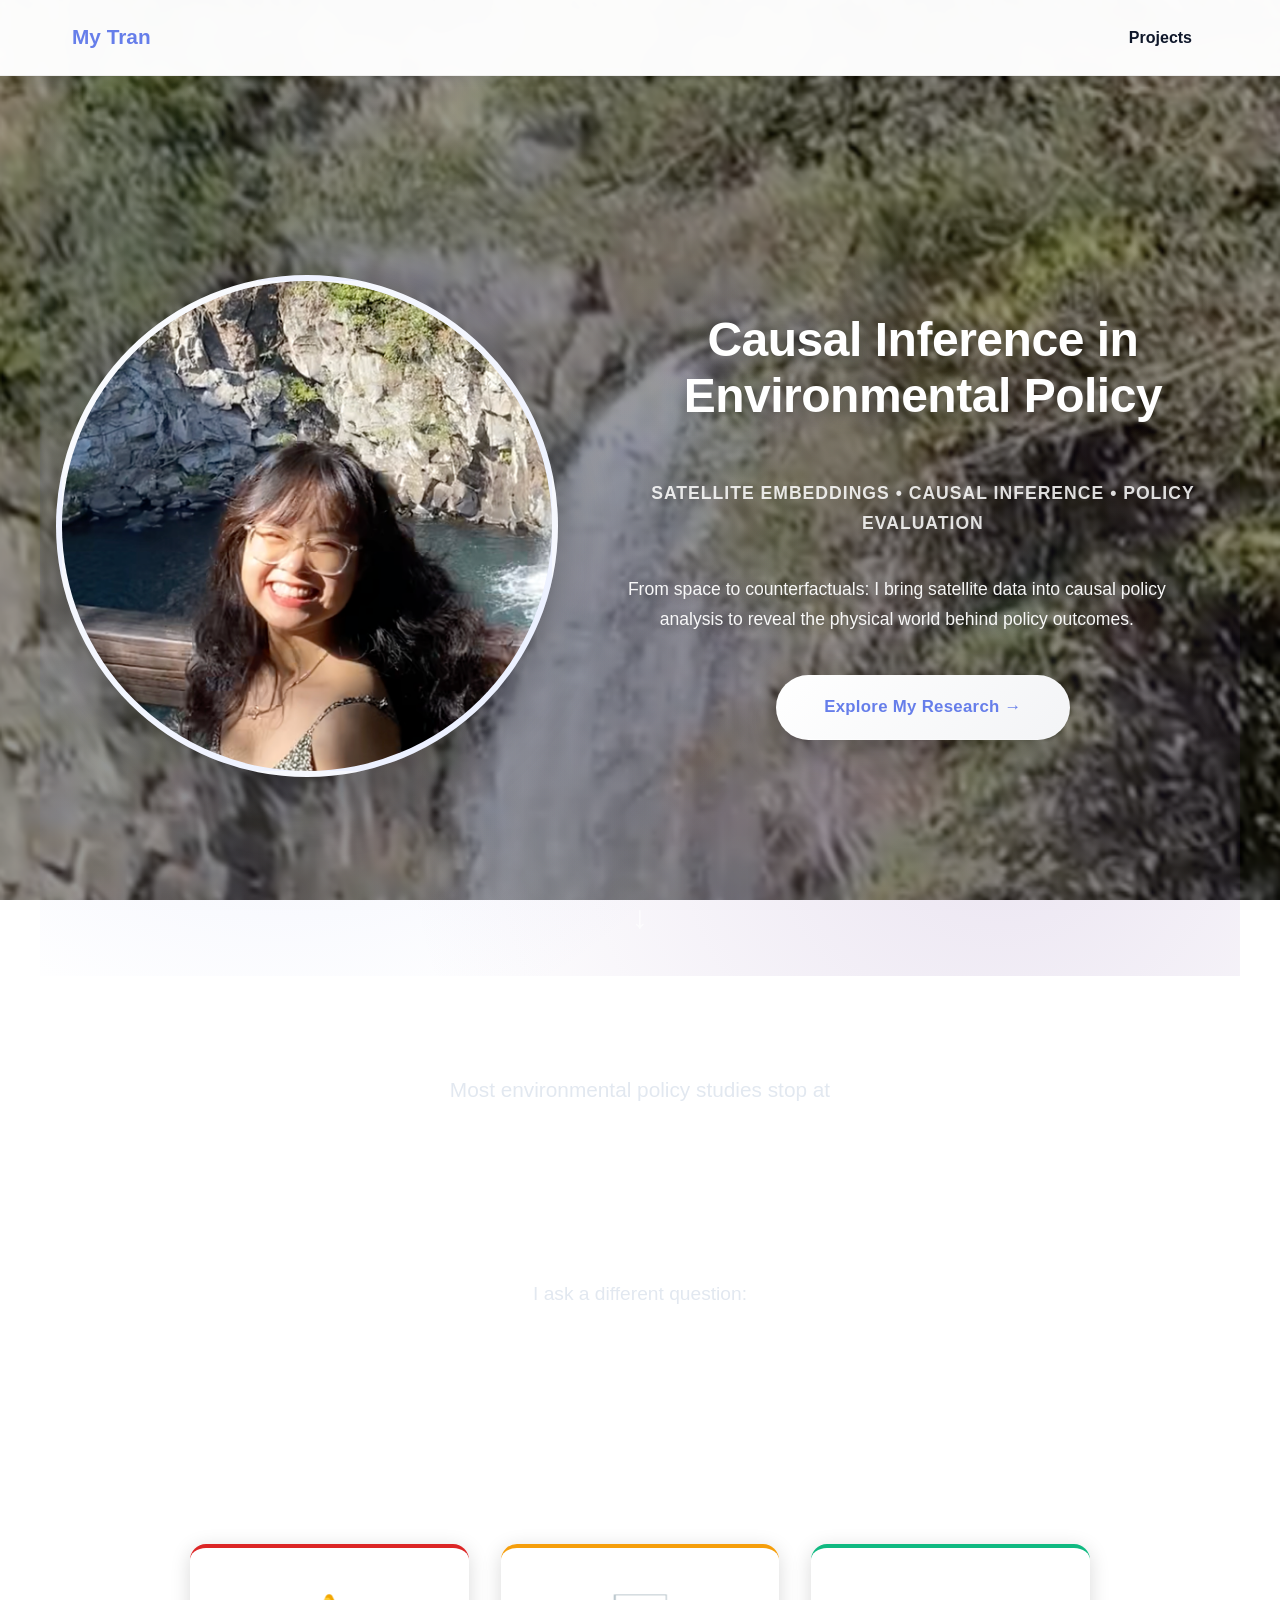
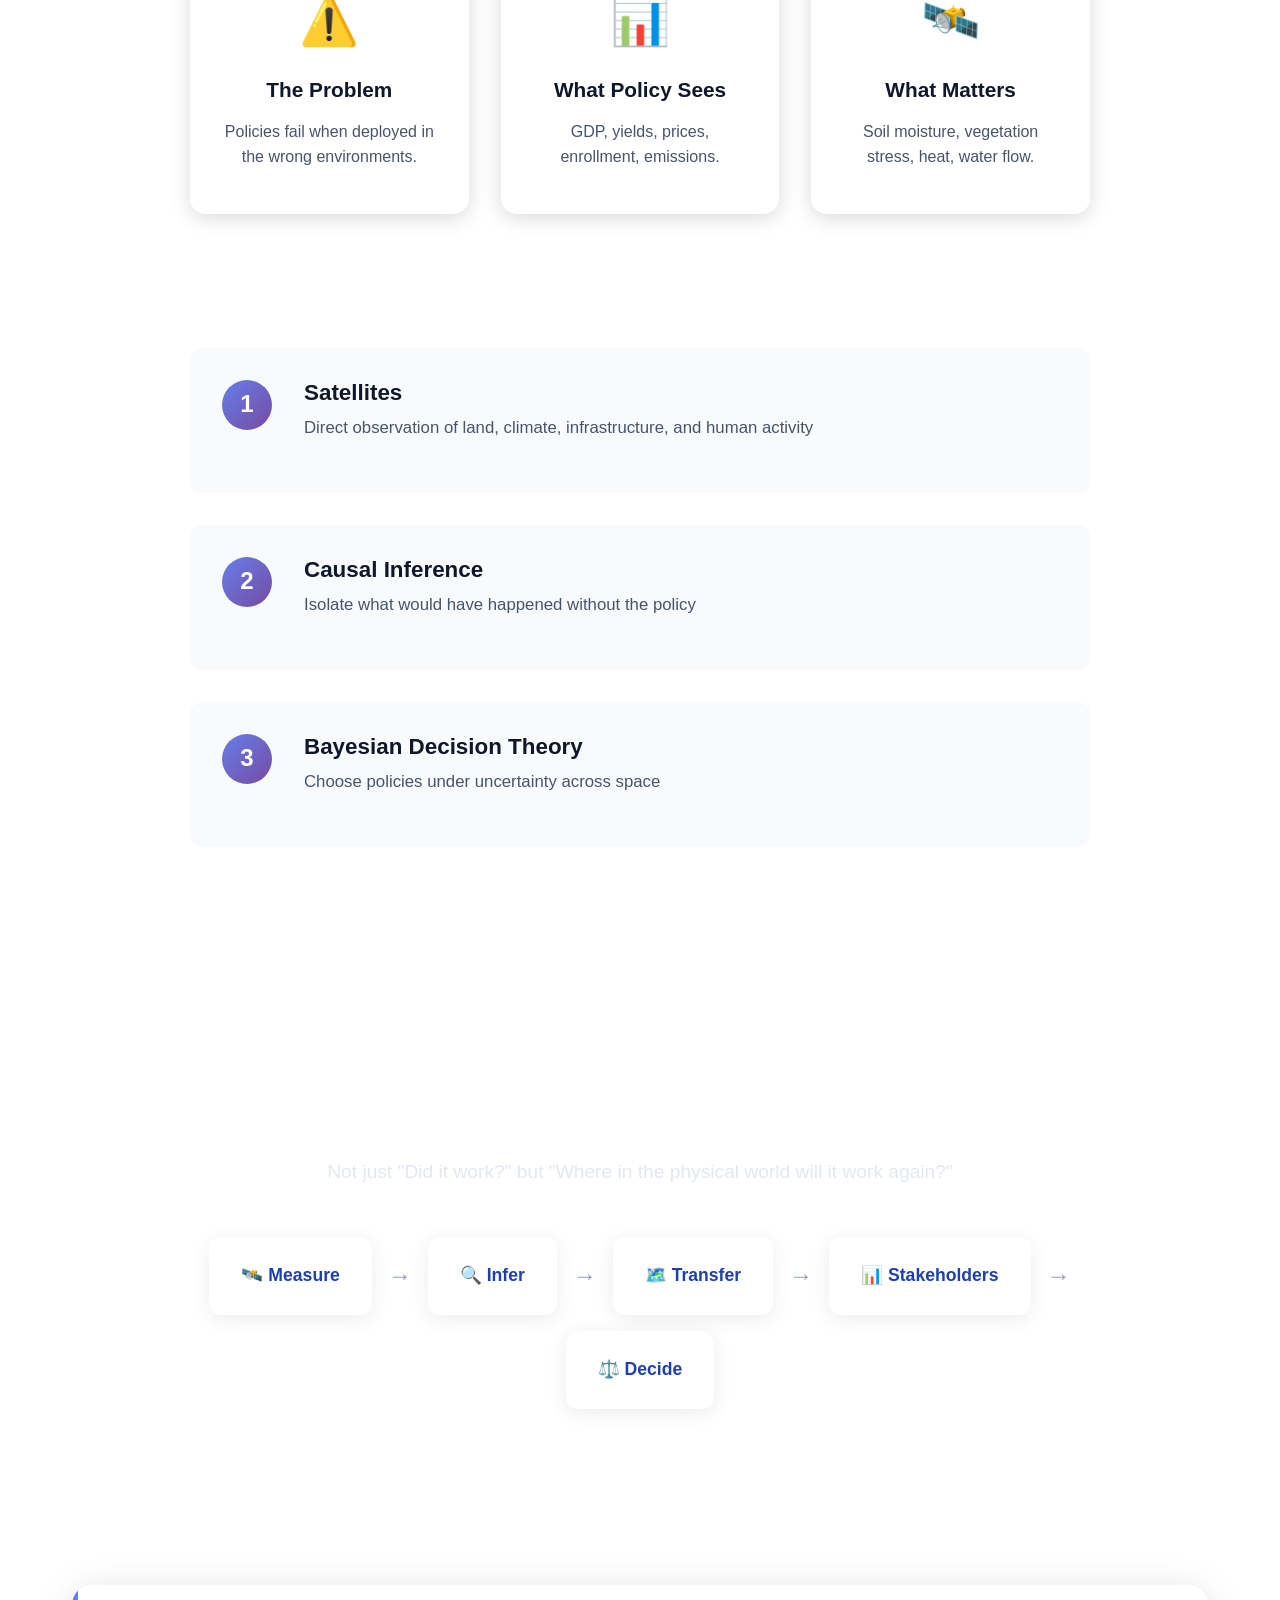
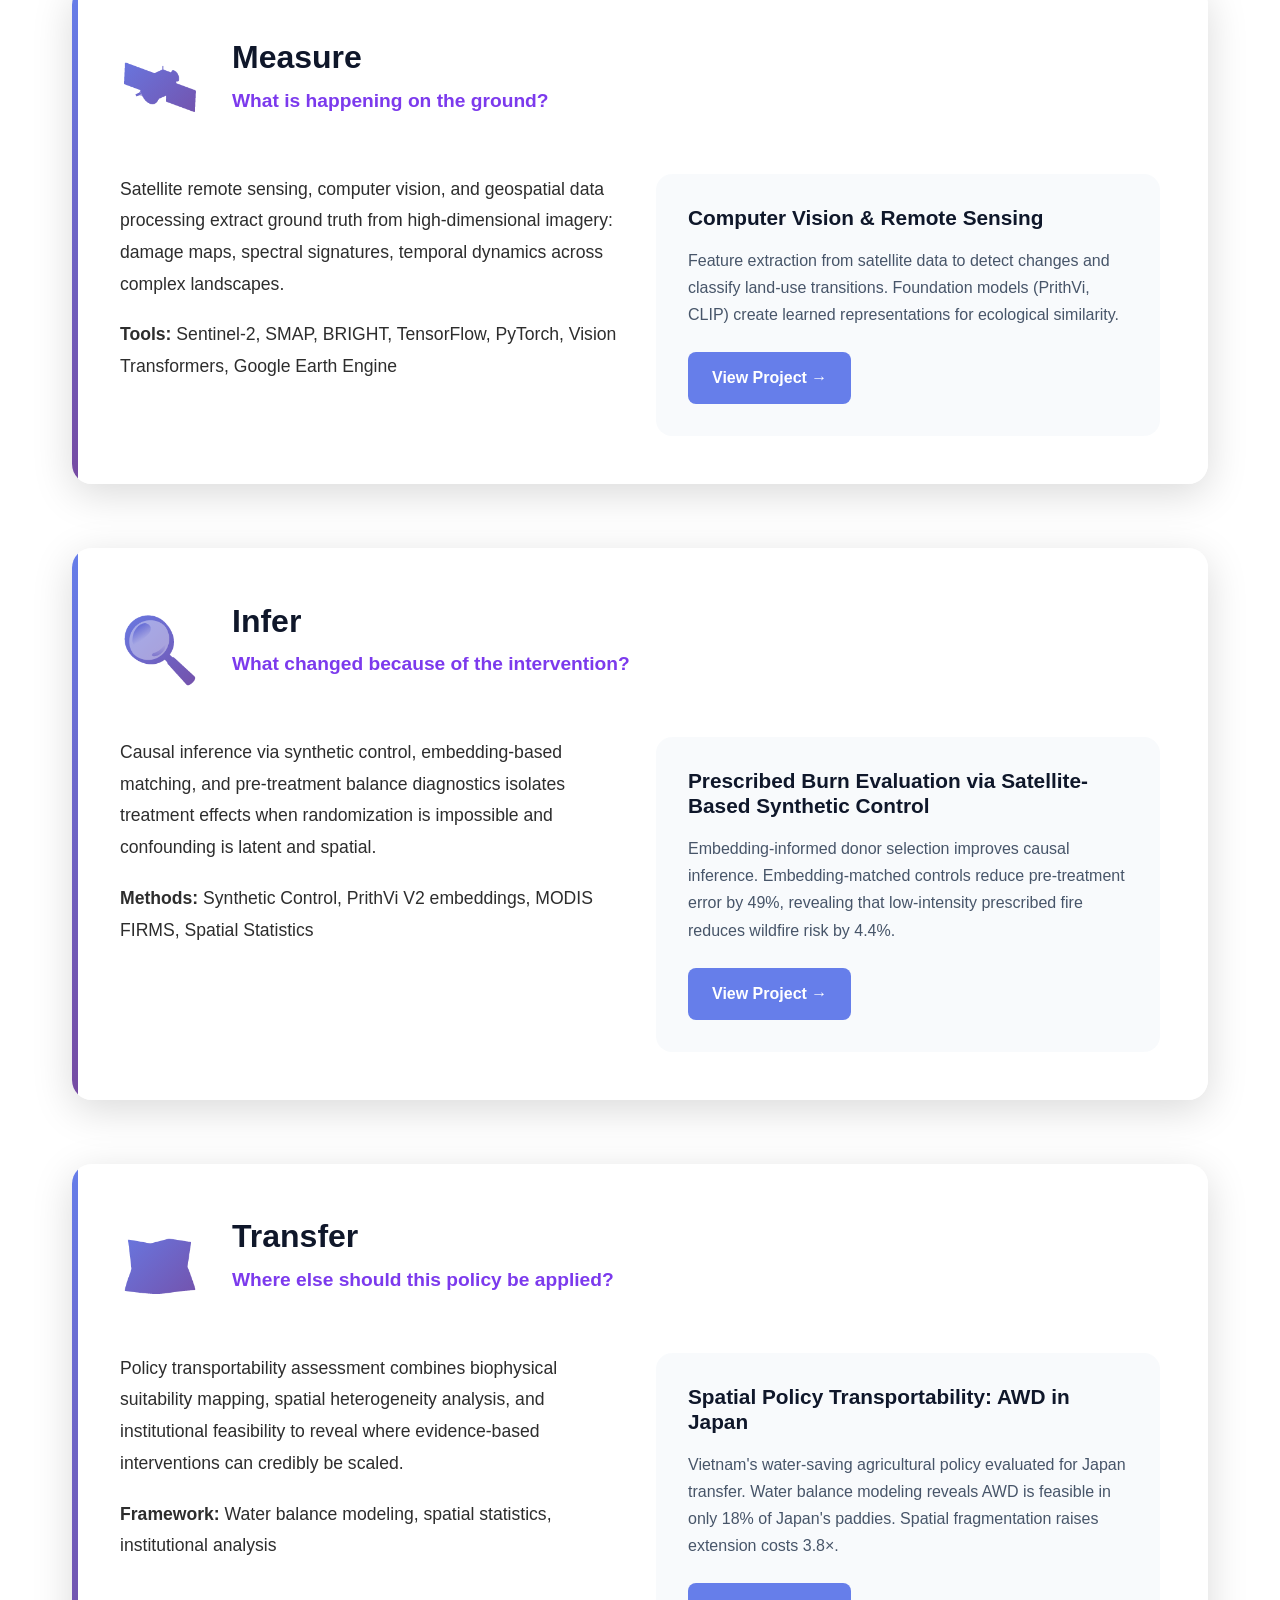
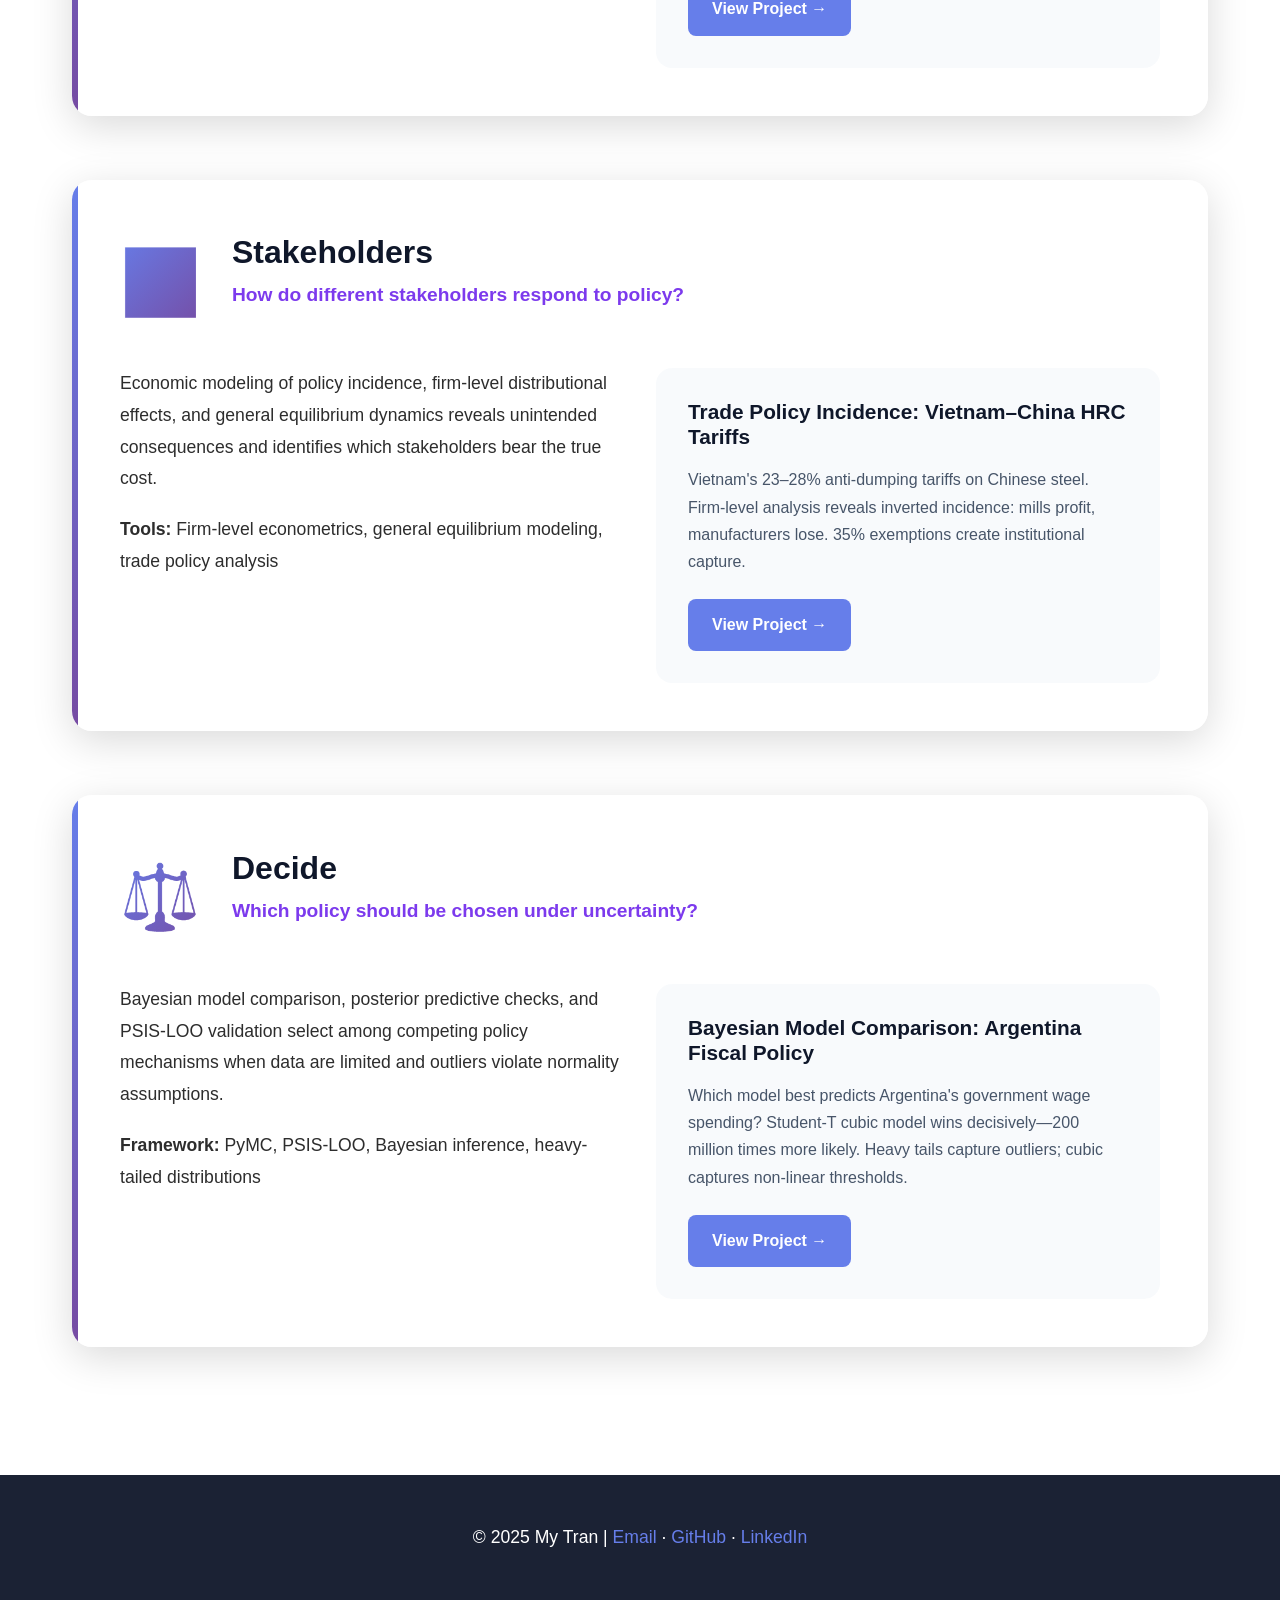
==== commit 92cd2a18: "Update project links to relative paths" ====
--- a/index.html
+++ b/index.html
@@ -821,9 +821,9 @@
 <body>
     <nav>
         <div class="nav-inner">
-            <a href="/" class="brand">My Tran</a>
+            <a href="index.html" class="brand">My Tran</a>
             <div class="nav-links">
-                <a href="/projects.html">Projects</a>
+                <a href="projects.html">Projects</a>
             </div>
         </div>
     </nav>
@@ -951,7 +951,7 @@
                 <div class="stage-project-card">
                     <h4>Computer Vision & Remote Sensing</h4>
                     <p>Feature extraction from satellite data to detect changes and classify land-use transitions. Foundation models (PrithVi, CLIP) create learned representations for ecological similarity.</p>
-                    <a href="/project-measure.html" class="project-btn">View Project →</a>
+                    <a href="project-measure.html" class="project-btn">View Project →</a>
                 </div>
             </div>
         </div>
@@ -973,7 +973,7 @@
                 <div class="stage-project-card">
                     <h4>Prescribed Burn Evaluation via Satellite-Based Synthetic Control</h4>
                     <p>Embedding-informed donor selection improves causal inference. Embedding-matched controls reduce pre-treatment error by 49%, revealing that low-intensity prescribed fire reduces wildfire risk by 4.4%.</p>
-                    <a href="/project-infer.html" class="project-btn">View Project →</a>
+                    <a href="project-infer.html" class="project-btn">View Project →</a>
                 </div>
             </div>
         </div>
@@ -995,7 +995,7 @@
                 <div class="stage-project-card">
                     <h4>Spatial Policy Transportability: AWD in Japan</h4>
                     <p>Vietnam's water-saving agricultural policy evaluated for Japan transfer. Water balance modeling reveals AWD is feasible in only 18% of Japan's paddies. Spatial fragmentation raises extension costs 3.8×.</p>
-                    <a href="/project-transfer.html" class="project-btn">View Project →</a>
+                    <a href="project-transfer.html" class="project-btn">View Project →</a>
                 </div>
             </div>
         </div>
@@ -1017,7 +1017,7 @@
                 <div class="stage-project-card">
                     <h4>Trade Policy Incidence: Vietnam–China HRC Tariffs</h4>
                     <p>Vietnam's 23–28% anti-dumping tariffs on Chinese steel. Firm-level analysis reveals inverted incidence: mills profit, manufacturers lose. 35% exemptions create institutional capture.</p>
-                    <a href="/project-model.html" class="project-btn">View Project →</a>
+                    <a href="project-model.html" class="project-btn">View Project →</a>
                 </div>
             </div>
         </div>
@@ -1039,7 +1039,7 @@
                 <div class="stage-project-card">
                     <h4>Bayesian Model Comparison: Argentina Fiscal Policy</h4>
                     <p>Which model best predicts Argentina's government wage spending? Student-T cubic model wins decisively—200 million times more likely. Heavy tails capture outliers; cubic captures non-linear thresholds.</p>
-                    <a href="/project-decide.html" class="project-btn">View Project →</a>
+                    <a href="project-decide.html" class="project-btn">View Project →</a>
                 </div>
             </div>
         </div>
--- a/shared.css
+++ b/shared.css
@@ -0,0 +1,1824 @@
+/* ═══════════════════════════════════════════════════════════════ */
+        /* GLOBAL RESET & TYPOGRAPHY */
+        /* ═══════════════════════════════════════════════════════════════ */
+        * { margin: 0; padding: 0; box-sizing: border-box; }
+        
+        body {
+            font-family: 'Helvetica Neue', -apple-system, BlinkMacSystemFont, 'Segoe UI', Arial, sans-serif;
+            line-height: 1.7;
+            color: #1a1a1a;
+            background: #ffffff;
+            overflow-x: hidden;
+        }
+        
+        h1, h2, h3, h4 {
+            font-weight: 600;
+            line-height: 1.2;
+            color: #0d0d0d;
+        }
+        
+        h1 { font-size: 3.5rem; letter-spacing: -0.02em; }
+        h2 { font-size: 2.5rem; margin-bottom: 1.5rem; }
+        h3 { font-size: 1.75rem; margin-bottom: 1rem; }
+        h4 { font-size: 1.25rem; margin-bottom: 0.75rem; }
+        
+        p { 
+            font-size: 1.1rem; 
+            margin-bottom: 1.2rem; 
+            color: #2d2d2d;
+        }
+        
+        a {
+            color: #2563eb;
+            text-decoration: none;
+            border-bottom: 1px solid transparent;
+            transition: border-color 0.2s;
+        }
+        
+        a:hover { border-bottom-color: #2563eb; }
+        
+        /* ═══════════════════════════════════════════════════════════════ */
+        /* NAVIGATION BAR */
+        /* ═══════════════════════════════════════════════════════════════ */
+        .navbar {
+            position: fixed;
+            top: 0;
+            left: 0;
+            right: 0;
+            background: rgba(255, 255, 255, 0.95);
+            backdrop-filter: blur(10px);
+            box-shadow: 0 1px 3px rgba(0, 0, 0, 0.1);
+            z-index: 1000;
+            padding: 1rem 0;
+        }
+
+        .nav-inner {
+            max-width: 1200px;
+            margin: 0 auto;
+            padding: 0 2rem;
+            display: flex;
+            justify-content: space-between;
+            align-items: center;
+        }
+
+        .nav-logo {
+            font-size: 1.25rem;
+            font-weight: 700;
+            color: #1e40af;
+            text-decoration: none;
+            border-bottom: none;
+        }
+
+        .nav-logo:hover {
+            color: #2563eb;
+        }
+
+        .nav-links {
+            display: flex;
+            gap: 2rem;
+            align-items: center;
+        }
+
+        .nav-links a {
+            color: #334155;
+            font-weight: 500;
+            font-size: 1rem;
+            text-decoration: none;
+            border-bottom: 2px solid transparent;
+            transition: all 0.3s;
+            padding-bottom: 0.25rem;
+        }
+
+        .nav-links a:hover {
+            color: #2563eb;
+            border-bottom-color: #2563eb;
+        }
+        
+        /* ═══════════════════════════════════════════════════════════════ */
+        /* HERO SECTION - FULL SCREEN IMPACT */
+        /* ═══════════════════════════════════════════════════════════════ */
+        .hero {
+            height: 100vh;
+            background: linear-gradient(135deg, #1e3a8a 0%, #1e40af 50%, #3b82f6 100%);
+            display: flex;
+            align-items: center;
+            justify-content: center;
+            position: relative;
+            overflow: hidden;
+        }
+        
+        .hero::before {
+            content: '';
+            position: absolute;
+            top: 0;
+            left: 0;
+            right: 0;
+            bottom: 0;
+            background: url('data:image/svg+xml,<svg width="100" height="100" xmlns="http://www.w3.org/2000/svg"><rect fill="rgba(255,255,255,0.03)" width="50" height="50"/></svg>') repeat;
+            opacity: 0.3;
+        }
+        
+        .hero-content {
+            text-align: center;
+            color: white;
+            z-index: 2;
+            padding: 2rem;
+            max-width: 1100px;
+        }
+        
+        .hero h1 {
+            font-size: 4rem;
+            color: white;
+            margin-bottom: 1.5rem;
+            text-shadow: 0 2px 20px rgba(0,0,0,0.2);
+            animation: fadeInUp 0.8s ease-out;
+        }
+        
+        .hero .subtitle {
+            font-size: 1.5rem;
+            font-weight: 300;
+            color: rgba(255,255,255,0.95);
+            margin-bottom: 2rem;
+            line-height: 1.6;
+            animation: fadeInUp 1s ease-out;
+        }
+        
+        .hero .mission {
+            font-size: 1.15rem;
+            font-style: italic;
+            color: rgba(255,255,255,0.85);
+            max-width: 800px;
+            margin: 0 auto;
+            animation: fadeInUp 1.2s ease-out;
+        }
+        
+        @keyframes fadeInUp {
+            from {
+                opacity: 0;
+                transform: translateY(30px);
+            }
+            to {
+                opacity: 1;
+                transform: translateY(0);
+            }
+        }
+        
+        /* ═══════════════════════════════════════════════════════════════ */
+        /* SECTION LAYOUT */
+        /* ═══════════════════════════════════════════════════════════════ */
+        section {
+            padding: 7rem 2rem;
+            max-width: 1200px;
+            margin: 0 auto;
+        }
+        
+        section.alt-bg {
+            background: #f8fafc;
+            max-width: 100%;
+            padding: 7rem 2rem;
+        }
+        
+        .section-inner {
+            max-width: 1200px;
+            margin: 0 auto;
+        }
+        
+        .section-header {
+            max-width: 1100px;
+            width: 100%;
+            text-align: center;
+        }
+        .section-label {
+            font-size: 0.9rem;
+            text-transform: uppercase;
+            letter-spacing: 0.1em;
+            color: #2563eb;
+            font-weight: 600;
+            margin-bottom: 0.5rem;
+        }
+        
+        /* ═══════════════════════════════════════════════════════════════ */
+        /* CAPSTONE PROJECT - CENTERPIECE */
+        /* ═══════════════════════════════════════════════════════════════ */
+        /* Full-width background layer */
+        .capstone.alt-bg {
+            width: 100%;
+            background: white;
+            
+            padding: 7rem 0;
+        }
+        
+        /* Centered content column */
+        .section-inner {
+            max-width: 1200px;
+            margin: 0 auto;
+            padding: 0 2rem;
+        }
+        
+        /* Centered header block */
+        .section-header {
+            max-width: 1100px;
+            margin: 0 auto 3rem auto;
+            text-align: center;
+        }
+
+        
+        .section-label {
+            letter-spacing: 0.15em;
+            font-size: 0.875rem;
+            text-transform: uppercase;
+            opacity: 0.6;
+            margin-bottom: 1rem;
+        }
+        
+        .capstone-title {
+            font-size: 2.6rem;
+            line-height: 1.15;
+            margin-bottom: 1.5rem;
+        }
+        
+        .capstone-subtitle {
+            font-size: 1.1rem;
+            line-height: 1.6;
+            max-width: 900px;
+            margin: 0 auto;
+            opacity: 0.85;
+        }
+
+        
+        .comparison-grid {
+            display: grid;
+            grid-template-columns: 1fr 1fr;
+            gap: 3rem;
+            margin-bottom: 4rem;
+        }
+        
+        .comparison-panel {
+            background: white;
+            border-radius: 8px;
+            padding: 2.5rem;
+            box-shadow: 0 4px 6px rgba(0,0,0,0.05), 0 10px 15px rgba(0,0,0,0.1);
+        }
+        
+        .comparison-panel h3 {
+            font-size: 1.5rem;
+            margin-bottom: 1.5rem;
+            color: #0f172a;
+        }
+        
+        .comparison-panel.status-quo {
+            border-left: 4px solid #dc2626;
+        }
+        
+        .comparison-panel.innovation {
+            border-left: 4px solid #16a34a;
+        }
+        
+        .panel-image {
+            width: 100%;
+            height: 300px;
+            background: linear-gradient(135deg, #e2e8f0 0%, #cbd5e1 100%);
+            border-radius: 6px;
+            display: flex;
+            align-items: center;
+            justify-content: center;
+            margin-bottom: 1.5rem;
+            color: #64748b;
+            font-style: italic;
+        }
+        
+        .panel-caption {
+            font-size: 1rem;
+            color: #475569;
+            line-height: 1.6;
+        }
+        
+        .capstone-narrative {
+            background: white;
+            padding: 3rem;
+            border-radius: 8px;
+            box-shadow: 0 2px 4px rgba(0,0,0,0.05);
+        }
+        
+        .narrative-section {
+            margin-bottom: 2.5rem;
+        }
+        
+        .narrative-section h4 {
+            color: #1e40af;
+            font-size: 1.3rem;
+            margin-bottom: 1rem;
+        }
+        
+        .narrative-section p {
+            color: #334155;
+            line-height: 1.8;
+        }
+        
+        .narrative-section ul {
+            margin-left: 2rem;
+            color: #334155;
+        }
+        
+        .narrative-section li {
+            margin-bottom: 0.5rem;
+        }
+        
+        .methodology-keywords {
+            display: flex;
+            flex-wrap: wrap;
+            gap: 0.75rem;
+            margin-top: 1rem;
+        }
+        
+        .keyword {
+            background: #dbeafe;
+            color: #1e40af;
+            padding: 0.5rem 1rem;
+            border-radius: 20px;
+            font-size: 1rem;
+            font-weight: 500;
+        }
+        
+        /* ═══════════════════════════════════════════════════════════════ */
+        /* METHODS STACK */
+        /* ═══════════════════════════════════════════════════════════════ */
+        .methods-grid {
+            display: grid;
+            grid-template-columns: repeat(auto-fit, minmax(320px, 1fr));
+            gap: 2rem;
+            margin-top: 3rem;
+        }
+        
+        .method-card {
+            background: #f8fafc;
+            padding: 2rem;
+            border-radius: 8px;
+            border: 1px solid #e2e8f0;
+            transition: transform 0.2s, box-shadow 0.2s;
+        }
+        
+        .method-card:hover {
+            transform: translateY(-4px);
+            box-shadow: 0 10px 20px rgba(0,0,0,0.1);
+        }
+        
+        .method-card h4 {
+            color: #1e40af;
+            margin-bottom: 0.75rem;
+        }
+        
+        .method-card .problem {
+            font-size: 1rem;
+            color: #64748b;
+            font-style: italic;
+            margin-top: 1rem;
+            padding-top: 1rem;
+            border-top: 1px solid #e2e8f0;
+        }
+        
+        /* ═══════════════════════════════════════════════════════════════ */
+        /* POLICY LABORATORIES */
+        /* ═══════════════════════════════════════════════════════════════ */
+        .lab-card {
+            background: white;
+            padding: 3rem;
+            margin-bottom: 3rem;
+            border-radius: 8px;
+            box-shadow: 0 2px 4px rgba(0,0,0,0.05);
+            border-left: 6px solid #2563eb;
+        }
+        
+        .lab-card h3 {
+            font-size: 1.8rem;
+            margin-bottom: 1rem;
+            color: #0f172a;
+        }
+        
+        .lab-meta {
+            display: flex;
+            gap: 1.5rem;
+            margin-bottom: 1.5rem;
+            flex-wrap: wrap;
+        }
+        
+        .lab-meta-item {
+            font-size: 0.9rem;
+            color: #64748b;
+        }
+        
+        .lab-meta-item strong {
+            color: #1e40af;
+            font-weight: 600;
+        }
+        
+        .lab-content {
+            display: grid;
+            gap: 1.5rem;
+        }
+        
+        .lab-content p {
+            margin-bottom: 0.5rem;
+        }
+        
+        .lab-links {
+            margin-top: 1.5rem;
+            padding-top: 1.5rem;
+            border-top: 1px solid #e2e8f0;
+        }
+        
+        .lab-links a {
+            margin-right: 1.5rem;
+            font-weight: 500;
+        }
+        
+        /* ═══════════════════════════════════════════════════════════════ */
+        /* TECHNICAL ML SECTION */
+        /* ═══════════════════════════════════════════════════════════════ */
+        .ml-showcase {
+            background: white;
+            padding: 3rem;
+            border-radius: 8px;
+            box-shadow: 0 4px 6px rgba(0,0,0,0.05);
+        }
+        
+        .ml-showcase h3 {
+            margin-bottom: 1.5rem;
+        }
+        
+        .ml-grid {
+            display: grid;
+            grid-template-columns: 1fr 1fr;
+            gap: 2rem;
+            margin-top: 2rem;
+        }
+        
+        .ml-detail {
+            padding: 1.5rem;
+            background: #f8fafc;
+            border-radius: 6px;
+        }
+        
+        .ml-detail h4 {
+            font-size: 1.1rem;
+            margin-bottom: 0.75rem;
+            color: #1e40af;
+        }
+        
+        .tech-list {
+            list-style: none;
+            padding-left: 0;
+        }
+        
+        .tech-list li {
+            padding: 0.5rem 0;
+            color: #475569;
+            position: relative;
+            padding-left: 1.5rem;
+        }
+        
+        .tech-list li::before {
+            content: '▸';
+            position: absolute;
+            left: 0;
+            color: #2563eb;
+            font-weight: bold;
+        }
+        
+        /* ═══════════════════════════════════════════════════════════════ */
+        /* PUBLICATIONS */
+        /* ═══════════════════════════════════════════════════════════════ */
+        .publication {
+            background: white;
+            padding: 2.5rem;
+            border-radius: 8px;
+            box-shadow: 0 2px 4px rgba(0,0,0,0.05);
+            margin-bottom: 2rem;
+        }
+        
+        .publication h4 {
+            font-size: 1.15rem;
+            color: #0f172a;
+            margin-bottom: 1rem;
+            line-height: 1.5;
+        }
+        
+        .pub-meta {
+            font-size: 1rem;
+            color: #64748b;
+            margin-bottom: 1rem;
+        }
+        
+        .pub-description {
+            font-size: 1rem;
+            color: #475569;
+            line-height: 1.7;
+        }
+        
+        /* ═══════════════════════════════════════════════════════════════ */
+        /* SKILLS SECTION */
+        /* ═══════════════════════════════════════════════════════════════ */
+        .skills-grid {
+            display: grid;
+            grid-template-columns: repeat(auto-fit, minmax(280px, 1fr));
+            gap: 2rem;
+            margin-top: 2rem;
+        }
+        
+        .skill-category {
+            background: white;
+            padding: 2rem;
+            border-radius: 8px;
+            border: 1px solid #e2e8f0;
+        }
+        
+        .skill-category h4 {
+            color: #1e40af;
+            margin-bottom: 1rem;
+            font-size: 1.2rem;
+        }
+        
+        .skill-tags {
+            display: flex;
+            flex-wrap: wrap;
+            gap: 0.5rem;
+        }
+        
+        .skill-tag {
+            background: #f1f5f9;
+            color: #334155;
+            padding: 0.5rem 1rem;
+            border-radius: 4px;
+            font-size: 0.9rem;
+        }
+        
+        /* ═══════════════════════════════════════════════════════════════ */
+        /* CONTACT & FOOTER */
+        /* ═══════════════════════════════════════════════════════════════ */
+        .contact {
+            text-align: center;
+            padding: 5rem 2rem;
+            background: linear-gradient(135deg, #0f172a 0%, #1e293b 100%);
+            color: white;
+        }
+        
+        .contact h2 {
+            color: white;
+            margin-bottom: 2rem;
+        }
+        
+        .contact p {
+            color: rgba(255,255,255,0.9);
+            margin: 0 auto 2rem;
+        }
+        
+        .contact-links {
+            display: flex;
+            gap: 2rem;
+            justify-content: center;
+            flex-wrap: wrap;
+        }
+        
+        .contact-links a {
+            color: white;
+            font-size: 1.1rem;
+            padding: 0.75rem 2rem;
+            background: rgba(255,255,255,0.1);
+            border-radius: 6px;
+            border: 1px solid rgba(255,255,255,0.2);
+            transition: all 0.3s;
+        }
+        
+        .contact-links a:hover {
+            background: rgba(255,255,255,0.2);
+            border-color: rgba(255,255,255,0.4);
+        }
+        
+        /* ═══════════════════════════════════════════════════════════════ */
+        /* RESPONSIVE */
+        /* ═══════════════════════════════════════════════════════════════ */
+        /* ═══════════════════════════════════════════════════════════════ */
+        /* INTERACTIVE COMPONENTS */
+        /* ═══════════════════════════════════════════════════════════════ */
+        .interactive-toggle {
+            display: flex;
+            gap: 1rem;
+            margin: 2rem 0;
+            justify-content: center;
+        }
+        
+        .toggle-btn {
+            padding: 0.75rem 1.5rem;
+            border: 2px solid #e2e8f0;
+            background: white;
+            color: #475569;
+            border-radius: 6px;
+            cursor: pointer;
+            font-weight: 500;
+            transition: all 0.3s;
+        }
+        
+        .toggle-btn.active {
+            background: #2563eb;
+            color: white;
+            border-color: #2563eb;
+        }
+        
+        .toggle-btn:hover {
+            border-color: #2563eb;
+        }
+        
+        .interactive-panel {
+            background: white;
+            border-radius: 8px;
+            padding: 2rem;
+            margin: 1.5rem 0;
+            box-shadow: 0 2px 4px rgba(0,0,0,0.05);
+            display: none;
+        }
+        
+        .interactive-panel.active {
+            display: block;
+            animation: fadeIn 0.3s ease-in;
+        }
+        
+        @keyframes fadeIn {
+            from { opacity: 0; }
+            to { opacity: 1; }
+        }
+        
+        .figure-container {
+            width: 100%;
+            max-width: 640px;     /* limits horizontal size */
+            aspect-ratio: 16 / 9; /* keeps it visually balanced */
+            height: auto;        /* lets aspect-ratio control height */
+        
+            background: linear-gradient(135deg, #f1f5f9 0%, #e2e8f0 100%);
+            border-radius: 8px;
+        
+            display: flex;
+            align-items: center;
+            justify-content: center;
+        
+            margin: 1.5rem auto; /* centers the figure */
+            color: #64748b;
+            font-style: italic;
+        
+            position: relative;
+            overflow: hidden;
+        }
+        .figure-label {
+            position: absolute;
+            top: 1rem;
+            left: 1rem;
+            background: rgba(0,0,0,0.7);
+            color: white;
+            padding: 0.5rem 1rem;
+            border-radius: 4px;
+            font-size: 0.875rem;
+            font-style: normal;
+        }
+        
+        .slider-container {
+            margin: 2rem 0;
+            padding: 1.5rem;
+            background: #f8fafc;
+            border-radius: 8px;
+        }
+        
+        .slider-container label {
+            display: block;
+            font-weight: 600;
+            color: #1e40af;
+            margin-bottom: 1rem;
+        }
+        
+        input[type="range"] {
+            width: 100%;
+            height: 6px;
+            border-radius: 3px;
+            background: #e2e8f0;
+            outline: none;
+            -webkit-appearance: none;
+            margin: 1rem 0;
+        }
+        
+        input[type="range"]::-webkit-slider-thumb {
+            -webkit-appearance: none;
+            appearance: none;
+            width: 20px;
+            height: 20px;
+            border-radius: 50%;
+            background: #2563eb;
+            cursor: pointer;
+            box-shadow: 0 2px 4px rgba(37,99,235,0.4);
+        }
+        
+        input[type="range"]::-moz-range-thumb {
+            width: 20px;
+            height: 20px;
+            border-radius: 50%;
+            background: #2563eb;
+            cursor: pointer;
+            border: none;
+            box-shadow: 0 2px 4px rgba(37,99,235,0.4);
+        }
+        
+        .slider-value {
+            display: block;
+            text-align: center;
+            font-weight: 600;
+            color: #2563eb;
+            margin-top: 0.5rem;
+            font-size: 1.2rem;
+        }
+        
+        .tab-container {
+            display: flex;
+            gap: 0.5rem;
+            margin: 2rem 0;
+            flex-wrap: wrap;
+            border-bottom: 2px solid #e2e8f0;
+        }
+        
+        .tab-btn {
+            padding: 1rem 1.5rem;
+            background: none;
+            border: none;
+            color: #64748b;
+            cursor: pointer;
+            font-weight: 500;
+            border-bottom: 3px solid transparent;
+            transition: all 0.3s;
+            position: relative;
+            bottom: -2px;
+        }
+        
+        .tab-btn:hover {
+            color: #1e40af;
+        }
+        
+        .tab-btn.active {
+            color: #2563eb;
+            border-bottom-color: #2563eb;
+        }
+        
+        .tab-content {
+            display: none;
+        }
+        
+        .tab-content.active {
+            display: block;
+            animation: fadeIn 0.3s ease-in;
+        }
+        
+        .node-map {
+            display: grid;
+            grid-template-columns: repeat(auto-fit, minmax(140px, 1fr));
+            gap: 1.5rem;
+            margin: 2rem 0;
+        }
+        
+        .node {
+            padding: 1.5rem;
+            background: white;
+            border: 2px solid #e2e8f0;
+            border-radius: 8px;
+            text-align: center;
+            cursor: pointer;
+            transition: all 0.3s;
+        }
+        
+        .node:hover {
+            border-color: #2563eb;
+            box-shadow: 0 4px 12px rgba(37,99,235,0.2);
+            transform: translateY(-2px);
+        }
+        
+        .node.active {
+            background: #dbeafe;
+            border-color: #2563eb;
+        }
+        
+        .node-label {
+            font-weight: 600;
+            color: #1e40af;
+            margin-bottom: 0.5rem;
+        }
+        
+        .node-description {
+            font-size: 0.875rem;
+            color: #64748b;
+            display: none;
+        }
+        
+        .node.active .node-description {
+            display: block;
+        }
+        
+        .stats-row {
+            display: grid;
+            grid-template-columns: repeat(auto-fit, minmax(200px, 1fr));
+            gap: 1.5rem;
+            margin: 2rem 0;
+        }
+        
+        .stat-card {
+            background: #f8fafc;
+            padding: 1.5rem;
+            border-radius: 8px;
+            border-left: 4px solid #2563eb;
+        }
+        
+        .stat-label {
+            font-size: 0.875rem;
+            color: #64748b;
+            text-transform: uppercase;
+            letter-spacing: 0.05em;
+            font-weight: 600;
+            margin-bottom: 0.5rem;
+        }
+        
+        .stat-value {
+            font-size: 1.75rem;
+            font-weight: 700;
+            color: #1e40af;
+        }
+        .policy-intro { 
+            background: #f8fafc; 
+            padding: 2rem; 
+            border-radius: 12px; 
+            margin-bottom: 2rem;
+            border-left: 6px solid #1e40af;
+        }
+        .HRC-core-grid {
+            display: flex !important; 
+            flex-wrap: nowrap !important; 
+            gap: 1rem !important; 
+            justify-content: space-between !important; 
+            padding: 0 !important;
+            margin: 0 !important;
+        }
+        .HRC-core-card { 
+            flex: 1 !important; 
+            min-width: 220px !important;  /* ✅ FIXED */
+            max-width: 240px !important;
+            background: white; 
+            padding: 1.5rem; 
+            border-radius: 12px; 
+            border-left: 4px solid;
+            box-sizing: border-box !important;  /* ✅ ADDED */
+        }
+        .HRC-core-card p { 
+            font-size: 1rem; 
+            line-height: 1.4; 
+            margin: 0; 
+            overflow-wrap: break-word;  /* ✅ ADDED */
+            color: #475569;
+        }
+        .HRC-core-card h5 { 
+            font-size: 17.5px !important; 
+            line-height: 1.4; 
+            margin: 0; 
+            overflow-wrap: break-word;  /* ✅ ADDED */
+        }
+        .stakeholder-grid { 
+            display: flex !important; 
+            flex-wrap: nowrap !important; 
+            gap: 1rem !important; 
+            justify-content: space-between !important; 
+        }
+        .stakeholder-card { 
+            flex: 1 !important; 
+            min-width: 170px !important; 
+            background: white; 
+            border: 2px solid #e5e7eb; 
+            border-radius: 12px; 
+            padding: 1.25rem; 
+            border-left: 4px solid;
+            box-sizing: border-box;
+        }
+        
+        .blue-container {
+            padding: 2.5rem !important;  /* ✅ SIMPLIFIED */
+        }
+        .stats-comparison {
+            display: grid; 
+            grid-template-columns: 1fr 1fr; 
+            gap: 2rem; 
+            margin-top: 1.5rem;
+        }
+        .stat-card {
+            background: white; 
+            padding: 1.5rem; 
+            border-radius: 12px; 
+            box-shadow: 0 4px 12px rgba(0,0,0,0.1);
+            border-top: 4px solid #3b82f6;
+        }
+        .stat-card.no-tariff { border-top-color: #10b981; }
+        .stat-card.with-tariff { border-top-color: #ef4444; }
+        .stat-item {
+            display: flex; 
+            justify-content: space-between; 
+            margin-bottom: 0.75rem;
+            padding: 0.5rem 0;
+            border-bottom: 1px solid #f1f5f9;
+        }
+        .stat-item:last-child { border-bottom: none; margin-bottom: 0; }
+        .stat-label { font-size: 0.9rem; color: #64748b; font-weight: 500; }
+        .stat-value { font-weight: 700; color: #1e293b; font-size: 1rem; }
+        .stat-change { font-size: 0.85rem; color: #ef4444; font-weight: 600; }
+        .tooltip {
+            position: relative;
+            display: inline-block;
+            border-bottom: 1px dotted #2563eb;
+            cursor: help;
+        }
+        
+        .tooltip .tooltiptext {
+            visibility: hidden;
+            width: 250px;
+            background-color: #0f172a;
+            color: white;
+            text-align: center;
+            border-radius: 6px;
+            padding: 0.75rem;
+            position: absolute;
+            z-index: 1;
+            bottom: 125%;
+            left: 50%;
+            margin-left: -125px;
+            opacity: 0;
+            transition: opacity 0.3s;
+            font-size: 0.85rem;
+        }
+        
+        .tooltip .tooltiptext::after {
+            content: "";
+            position: absolute;
+            top: 100%;
+            left: 50%;
+            margin-left: -5px;
+            border-width: 5px;
+            border-style: solid;
+            border-color: #0f172a transparent transparent transparent;
+        }
+        
+        .tooltip:hover .tooltiptext {
+            visibility: visible;
+            opacity: 1;
+        }
+        
+        @media (max-width: 768px) {
+            h1 { font-size: 2.5rem; }
+            h2 { font-size: 2rem; }
+            
+            .hero h1 { font-size: 2.5rem; }
+            .hero .subtitle { font-size: 1.2rem; }
+            
+            section { padding: 4rem 1.5rem; }
+            section.alt-bg { padding: 4rem 1.5rem; }
+            
+            .comparison-grid {
+                grid-template-columns: 1fr;
+                gap: 2rem;
+            }
+            
+            .ml-grid {
+                grid-template-columns: 1fr;
+            }
+            
+            .capstone-title {
+                font-size: 2rem;
+            }
+            
+            .interactive-toggle {
+                flex-direction: column;
+            }
+            
+            .node-map {
+                grid-template-columns: 1fr;
+            }
+            
+            .stats-row {
+                grid-template-columns: 1fr;
+            }
+        }
+
+/* AWD-specific styling additions */
+        .node {
+            cursor: pointer;
+            transition: all 0.3s ease;
+            border: 2px solid transparent;
+        }
+
+        .node:hover {
+            transform: scale(1.05);
+            border-color: #1e40af;
+        }
+
+        .node.selected {
+            background-color: #e0e7ff !important;
+            border-color: #1e40af;
+            box-shadow: 0 0 12px rgba(30, 64, 175, 0.3);
+        }
+
+        .tab-btn {
+            cursor: pointer;
+            padding: 0.75rem 1.25rem;
+            border: 2px solid #e2e8f0;
+            background: white;
+            color: #475569;
+            border-radius: 8px 8px 0 0;
+            font-size: 0.9rem;
+            font-weight: 600;
+            transition: all 0.3s ease;
+            margin-right: 0.5rem;
+            box-shadow: 0 2px 4px rgba(0,0,0,0.05);
+            position: relative;
+        }
+
+        .tab-btn:hover {
+            background: #f1f5f9;
+            border-color: #3b82f6;
+            color: #1e40af;
+            transform: translateY(-2px);
+            box-shadow: 0 4px 8px rgba(59,130,246,0.2);
+        }
+
+        .tab-btn.active {
+            background: #1e40af;
+            color: white;
+            border-color: #1e40af;
+            box-shadow: 0 4px 12px rgba(30,64,175,0.3);
+            transform: translateY(-2px);
+        }
+
+        .tab-content {
+            display: none;
+            padding: 1.5rem;
+            background: white;
+            border: 1px solid #e2e8f0;
+            border-top: none;
+            border-radius: 0 6px 6px 6px;
+        }
+
+        .tab-content.active {
+            display: block;
+        }
+
+        /* Argentina Bayesian card styling */
+        #argentina-bayes-card {
+            display: flex;
+            flex-direction: column;
+            gap: 1.5rem;
+        }
+
+        .bayes-hero {
+            background: linear-gradient(135deg, #f0f9ff 0%, #e0f2fe 100%);
+            padding: 1.5rem;
+            border-radius: 14px;
+            border-left: 6px solid #0ea5e9;
+        }
+
+        .bayes-hero-title {
+            color: #1e40af;
+            font-size: 1.1rem;
+            font-weight: 700;
+            margin-bottom: 0.5rem;
+        }
+
+        .bayes-hero-text {
+            color: #0f172a;
+            font-size: 1rem;
+        }
+
+        .bayes-tab-bar {
+            display: flex;
+            gap: 0.5rem;
+            flex-wrap: wrap;
+            justify-content: center;
+        }
+
+        .bayes-tab-btn {
+            padding: 0.75rem 1.25rem;
+            border: 2px solid #3b82f6;
+            background: #e0f2fe;
+            color: #1e3a8a;
+            border-radius: 10px;
+            font-size: 0.9rem;
+            font-weight: 600;
+            cursor: pointer;
+            transition: all 0.2s ease;
+        }
+
+        .bayes-tab-btn:hover:not(.active) {
+            background: #dbeafe;
+            transform: translateY(-1px);
+        }
+
+        .bayes-tab-btn.active {
+            background: #3b82f6;
+            color: #fff;
+            box-shadow: 0 4px 12px rgba(59, 130, 246, 0.35);
+        }
+
+        .bayes-tab-content {
+            background: #f8fafc;
+            padding: 1.25rem;
+            border-radius: 12px;
+            border: 1px solid #e2e8f0;
+        }
+
+        .bayes-prior-grid {
+            display: grid;
+            grid-template-columns: repeat(auto-fit, minmax(240px, 1fr));
+            gap: 1rem;
+        }
+
+        .bayes-card {
+            background: #fff;
+            border-radius: 12px;
+            box-shadow: 0 6px 14px rgba(0, 0, 0, 0.08);
+            padding: 0.75rem;
+        }
+
+        .bayes-card-label {
+            color: #64748b;
+            font-size: 0.875rem;
+            margin-bottom: 0.5rem;
+            text-align: center;
+        }
+
+        .bayes-image {
+            width: 100%;
+            height: auto;
+            max-height: 360px;
+            object-fit: contain;
+            border-radius: 10px;
+            background: #f8fafc;
+            display: block;
+        }
+
+        .bayes-image.small {
+            max-height: 240px;
+        }
+
+        .bayes-section {
+            margin-bottom: 1.5rem;
+        }
+
+        .bayes-section-title {
+            font-weight: 700;
+            color: #1E293B;
+            text-align: center;
+            margin-bottom: 0.75rem;
+            padding-bottom: 0.5rem;
+            border-bottom: 2px solid #e2e8f0;
+        }
+
+        .bayes-section-title.winner {
+            color: #0f766e;
+            border-color: #0f766e;
+        }
+
+        .bayes-model-grid {
+            display: grid;
+            grid-template-columns: repeat(auto-fit, minmax(200px, 1fr));
+            gap: 1rem;
+        }
+
+        .bayes-model-card {
+            background: #fff;
+            border-radius: 12px;
+            padding: 0.75rem;
+            box-shadow: 0 4px 12px rgba(0, 0, 0, 0.08);
+        }
+
+        .bayes-model-name {
+            font-weight: 600;
+            color: #334155;
+        }
+
+        .bayes-model-name.highlight {
+            color: #0f766e;
+        }
+
+        .bayes-model-elpd {
+            font-size: 0.875rem;
+            color: #94a3b8;
+            margin-bottom: 0.5rem;
+        }
+
+        .bayes-model-elpd.highlight {
+            color: #0ea5e9;
+        }
+
+        .bayes-elpd {
+            background: #fff;
+            padding: 1rem;
+            border-radius: 12px;
+            box-shadow: 0 6px 14px rgba(0, 0, 0, 0.08);
+        }
+
+        .bayes-elpd-title {
+            font-weight: 700;
+            color: #dc2626;
+            text-align: center;
+            margin-bottom: 0.75rem;
+        }
+
+        .bayes-plot-wrapper {
+            background: #f8fafc;
+            border: 1px solid #e2e8f0;
+            border-radius: 12px;
+            padding: 1rem;
+        }
+
+        .bayes-plot-wrapper canvas {
+            width: 100%;
+            display: block;
+        }
+
+        .bayes-findings h5 {
+            color: #1e40af;
+            text-align: center;
+            margin-bottom: 1rem;
+        }
+
+        .bayes-findings-grid {
+            display: grid;
+            grid-template-columns: repeat(auto-fit, minmax(240px, 1fr));
+            gap: 1rem;
+        }
+
+        .bayes-finding-card {
+            background: #fff;
+            border-radius: 12px;
+            padding: 1rem;
+            box-shadow: 0 4px 12px rgba(0, 0, 0, 0.08);
+        }
+
+        .bayes-finding-rank {
+            font-size: 17.5px !important;
+            color: #3b82f6;
+            font-weight: 700;
+            margin-bottom: 0.75rem;
+        }
+
+        .bayes-finding-title {
+            font-weight: 700;
+            color: #1E293B;
+            margin-bottom: 0.75rem;
+            font-size: 1rem !important;
+        }
+
+        .bayes-finding-text {
+            color: #475569;
+            line-height: 1.6;
+            font-size: 1rem !important;
+        }
+
+        .bayes-policy {
+            background: linear-gradient(135deg, #f8fafc 0%, #f1f5f9 100%);
+            padding: 1.5rem;
+            border-radius: 14px;
+            border-left: 6px solid #1e293b;
+        }
+
+        .bayes-policy-title {
+            color: #1e40af;
+            font-weight: 700;
+            text-align: center;
+            margin-bottom: 1rem;
+            font-size: 1.2rem;
+        }
+
+        .bayes-policy-grid {
+            display: grid;
+            grid-template-columns: repeat(auto-fit, minmax(240px, 1fr));
+            gap: 1rem;
+        }
+
+        .bayes-policy-card {
+            background: #fff;
+            border-radius: 12px;
+            padding: 1rem;
+            box-shadow: 0 6px 14px rgba(0, 0, 0, 0.08);
+            border-top: 5px solid #3b82f6;
+        }
+
+        .bayes-policy-card:nth-child(2) {
+            border-top-color: #10b981;
+        }
+
+        .bayes-policy-card:nth-child(3) {
+            border-top-color: #f59e0b;
+        }
+
+        .bayes-policy-card h5 {
+            color: #3b82f6;
+            font-weight: 700;
+            margin-bottom: 0.75rem;
+            font-size: 17.5px !important;
+        }
+        .bayes-policy-card p {
+            font-size: 1rem !important;
+            line-height: 1.6;
+            color: #475569;
+        }
+        /* ═══════════════════════════════════════════════════════════════ */
+        /* PROJECT PAGE STYLES */
+        /* ═══════════════════════════════════════════════════════════════ */
+        .project-hero {
+            min-height: auto;
+            height: auto;
+            padding: 8rem 2rem 4rem;
+            background: url('assets/background.png') center/cover fixed;
+            position: relative;
+        }
+
+        .project-hero::before {
+            content: '';
+            position: absolute;
+            top: 0;
+            left: 0;
+            right: 0;
+            bottom: 0;
+            background: linear-gradient(135deg, rgba(0, 0, 0, 0.4) 0%, rgba(0, 0, 0, 0.4) 100%);
+            z-index: 1;
+        }
+
+        .hero-content {
+            max-width: 1200px;
+            margin: 0 auto;
+            text-align: center;
+            position: relative;
+            z-index: 2;
+        }
+
+        .project-breadcrumb {
+            text-align: left;
+            margin-bottom: 2.5rem;
+        }
+
+        .project-breadcrumb a {
+            color: #e0e7ff;
+            font-size: 1rem;
+            border-bottom: 1px solid transparent;
+            transition: all 0.3s;
+        }
+
+        .project-breadcrumb a:hover {
+            color: #ffffff;
+            border-bottom-color: #ffffff;
+        }
+
+        .hero-title {
+            font-size: 3rem;
+            margin-bottom: 1rem;
+            color: #ffffff;
+        }
+
+        .hero-tagline {
+            font-size: 1.3rem;
+            font-weight: 300;
+            line-height: 1.6;
+            max-width: 900px;
+            margin: 0 auto 1.5rem;
+            color: #e5e7eb;
+        }
+
+        .project-tag {
+            display: inline-block;
+            background: rgba(255, 255, 255, 0.2);
+            color: #ffffff;
+            padding: 0.5rem 1rem;
+            border-radius: 20px;
+            font-size: 0.9rem;
+            font-weight: 500;
+            backdrop-filter: blur(10px);
+        }
+
+        .project-content {
+            background: #ffffff;
+            padding: 0;
+        }
+
+        .project-section {
+            max-width: 1200px;
+            margin: 0 auto 4rem auto;
+            padding: 0 2rem;
+        }
+
+        .project-section:first-child {
+            margin-top: 4rem;
+        }
+
+        .project-section h2 {
+            font-size: 2rem;
+            margin-bottom: 1.5rem;
+            margin-top: 0;
+        }
+
+        .project-section h3 {
+            font-size: 1.5rem;
+            margin-bottom: 1rem;
+        }
+
+        .project-section h4 {
+            font-size: 1.2rem;
+            margin-bottom: 0.75rem;
+        }
+
+        .project-section p {
+            margin-bottom: 1rem;
+        }
+
+        /* Donor strategy container */
+        .donor-strategy-container {
+            display: flex;
+            gap: 1rem;
+            margin-bottom: 2rem;
+        }
+
+        /* Comparison grid */
+        .comparison-grid {
+            display: grid;
+            grid-template-columns: 1fr 1fr;
+            gap: 2rem;
+            margin-bottom: 2rem;
+        }
+
+        @media (max-width: 768px) {
+            .comparison-grid {
+                grid-template-columns: 1fr;
+            }
+
+            .project-hero {
+                padding: 6rem 1.5rem 3rem;
+            }
+
+            .hero-title {
+                font-size: 2rem;
+            }
+
+            .hero-tagline {
+                font-size: 1.1rem;
+            }
+
+            .project-section {
+                padding: 0 1.5rem;
+                margin-bottom: 3rem;
+            }
+        }
+
+        /* Slider Container Styles */
+        .slider-container input[type="range"] {
+            width: 100%;
+            height: 6px;
+            border-radius: 3px;
+            background: linear-gradient(to right, #ef4444 0%, #f97316 25%, #eab308 50%, #22c55e 75%, #16a34a 100%);
+            outline: none;
+            -webkit-appearance: none;
+            appearance: none;
+        }
+
+        .slider-container input[type="range"]::-webkit-slider-thumb {
+            -webkit-appearance: none;
+            appearance: none;
+            width: 20px;
+            height: 20px;
+            border-radius: 50%;
+            background: white;
+            cursor: pointer;
+            border: 2px solid #1e40af;
+            box-shadow: 0 2px 4px rgba(0,0,0,0.2);
+        }
+
+        .slider-container input[type="range"]::-moz-range-thumb {
+            width: 20px;
+            height: 20px;
+            border-radius: 50%;
+            background: white;
+            cursor: pointer;
+            border: 2px solid #1e40af;
+            box-shadow: 0 2px 4px rgba(0,0,0,0.2);
+        }
+
+        /* Stats Row and Card Styles */
+        .stats-row {
+            display: grid;
+            grid-template-columns: repeat(auto-fit, minmax(200px, 1fr));
+            gap: 1rem;
+            margin-bottom: 1.5rem;
+        }
+
+        .stat-card {
+            background: white;
+            padding: 1.25rem;
+            border-radius: 8px;
+            border: 1px solid #e2e8f0;
+            text-align: center;
+            transition: box-shadow 0.2s;
+        }
+
+        .stat-card:hover {
+            box-shadow: 0 4px 12px rgba(0,0,0,0.1);
+        }
+
+        .stat-label {
+            font-size: 0.875rem;
+            color: #64748b;
+            margin-bottom: 0.75rem;
+            font-weight: 500;
+        }
+
+        .stat-value {
+            font-size: 1.5rem;
+            font-weight: 700;
+            color: #1e40af;
+            margin-bottom: 0.5rem;
+        }
+
+        /* Stats Comparison Styles (HRC Project) */
+        .stats-comparison {
+            display: grid;
+            grid-template-columns: 1fr 1fr;
+            gap: 2rem;
+            margin: 2rem 0;
+        }
+
+        .stats-comparison .stat-card {
+            background: white;
+            padding: 2rem;
+            border-radius: 12px;
+            box-shadow: 0 4px 12px rgba(0,0,0,0.08);
+            border: 2px solid #e2e8f0;
+        }
+
+        .stats-comparison .stat-card.no-tariff {
+            border-top: 4px solid #059669;
+        }
+
+        .stats-comparison .stat-card.with-tariff {
+            border-top: 4px solid #dc2626;
+        }
+
+        .stat-item {
+            display: flex;
+            justify-content: space-between;
+            align-items: center;
+            padding: 0.75rem 0;
+            border-bottom: 1px solid #f1f5f9;
+        }
+
+        .stat-item:last-child {
+            border-bottom: none;
+        }
+
+        .stat-item .stat-label {
+            color: #64748b;
+            font-size: 0.9rem;
+            font-weight: 500;
+        }
+
+        .stat-item .stat-value {
+            color: #1e40af;
+            font-size: 1.1rem;
+            font-weight: 700;
+        }
+
+        /* HRC Core Findings Grid */
+        .HRC-core-grid {
+            display: grid;
+            grid-template-columns: repeat(auto-fit, minmax(280px, 1fr));
+            gap: 1.5rem;
+        }
+
+        .HRC-core-card {
+            background: white;
+            padding: 1.5rem;
+            border-radius: 8px;
+            border-left: 4px solid #0ea5e9;
+            box-shadow: 0 2px 8px rgba(0,0,0,0.05);
+        }
+
+        .HRC-core-card h5 {
+            font-size: 1rem;
+            margin: 0 0 0.75rem 0;
+        }
+
+        .HRC-core-card p {
+            color: #475569;
+            font-size: 0.95rem;
+            line-height: 1.6;
+            margin: 0;
+        }
+
+        @media (max-width: 768px) {
+            .stats-comparison {
+                grid-template-columns: 1fr;
+                gap: 1.5rem;
+            }
+
+            .HRC-core-grid {
+                grid-template-columns: 1fr;
+            }
+        }
+
+/* Bayesian Model Comparison Tabbed Interface */
+.bayes-tab-bar {
+    display: flex;
+    gap: 0.5rem;
+    margin-bottom: 2rem;
+    border-bottom: 2px solid #e2e8f0;
+    background: #f8fafc;
+    border-radius: 8px 8px 0 0;
+    padding: 0.5rem;
+}
+
+.bayes-tab-btn {
+    padding: 0.75rem 1.5rem;
+    background: transparent;
+    border: none;
+    color: #475569;
+    font-weight: 600;
+    font-size: 0.95rem;
+    cursor: pointer;
+    border-bottom: 3px solid transparent;
+    transition: all 0.3s ease;
+    border-radius: 6px 6px 0 0;
+}
+
+.bayes-tab-btn:hover {
+    color: #1e40af;
+    background: #ffffff;
+}
+
+.bayes-tab-btn.active {
+    color: #0ea5e9;
+    border-bottom-color: #0ea5e9;
+    background: #ffffff;
+}
+
+.bayes-tab-content {
+    animation: fadeIn 0.3s ease;
+}
+
+.bayes-tab-content[hidden] {
+    display: none;
+}
+
+@keyframes fadeIn {
+    from {
+        opacity: 0;
+        transform: translateY(5px);
+    }
+    to {
+        opacity: 1;
+        transform: translateY(0);
+    }
+}
+
+.bayes-prior-grid {
+    display: grid;
+    grid-template-columns: 1fr 1fr;
+    gap: 2rem;
+    margin-bottom: 2rem;
+}
+
+.bayes-card {
+    background: #ffffff;
+    border: 1px solid #e2e8f0;
+    border-radius: 8px;
+    overflow: hidden;
+    box-shadow: 0 2px 8px rgba(0, 0, 0, 0.05);
+    transition: box-shadow 0.3s ease;
+}
+
+.bayes-card:hover {
+    box-shadow: 0 4px 16px rgba(0, 0, 0, 0.1);
+}
+
+.bayes-card-label {
+    color: #475569;
+    padding: 1rem;
+    font-weight: 600;
+    font-size: 0.95rem;
+    text-align: center;
+}
+
+.bayes-image {
+    width: 100%;
+    height: auto;
+    display: block;
+}
+
+.bayes-image.small {
+    max-height: 150px;
+    object-fit: contain;
+}
+
+.bayes-section {
+    margin-bottom: 2.5rem;
+}
+
+.bayes-section-title {
+    font-size: 1.1rem;
+    font-weight: 700;
+    color: #1e40af;
+    margin-bottom: 1.5rem;
+    padding-bottom: 0.75rem;
+    border-bottom: 3px solid #fbbf24;
+}
+
+.bayes-section-title.winner {
+    color: #059669;
+    border-bottom-color: #10b981;
+}
+
+.bayes-model-grid {
+    display: grid;
+    grid-template-columns: repeat(auto-fit, minmax(200px, 1fr));
+    gap: 1.5rem;
+    margin-bottom: 2rem;
+}
+
+.bayes-model-card {
+    background: #ffffff;
+    border: 2px solid #e2e8f0;
+    border-radius: 8px;
+    padding: 1.25rem;
+    text-align: center;
+    transition: all 0.3s ease;
+}
+
+.bayes-model-card:hover {
+    border-color: #0ea5e9;
+    box-shadow: 0 4px 16px rgba(14, 165, 233, 0.15);
+    transform: translateY(-4px);
+}
+
+.bayes-model-card.highlight {
+    border-color: #10b981;
+    background: linear-gradient(135deg, #f0fdf4 0%, #ffffff 100%);
+}
+
+.bayes-model-name {
+    font-size: 1rem;
+    font-weight: 700;
+    color: #1e40af;
+    margin-bottom: 0.5rem;
+}
+
+.bayes-model-name.highlight {
+    color: #059669;
+    font-size: 1.1rem;
+}
+
+.bayes-model-elpd {
+    font-size: 0.85rem;
+    color: #059669;
+    font-weight: 600;
+    margin-bottom: 1rem;
+}
+
+.bayes-model-elpd.highlight {
+    color: #10b981;
+    font-weight: 700;
+}
+
+.bayes-elpd {
+    background: #f0f9ff;
+    border: 2px solid #0ea5e9;
+    border-radius: 8px;
+    padding: 2rem;
+    text-align: center;
+}
+
+.bayes-elpd-title {
+    font-size: 1.1rem;
+    font-weight: 700;
+    color: #0ea5e9;
+    margin-bottom: 1.5rem;
+}
+
+@media (max-width: 768px) {
+    .bayes-prior-grid {
+        grid-template-columns: 1fr;
+    }
+
+    .bayes-model-grid {
+        grid-template-columns: 1fr;
+    }
+
+    .bayes-tab-bar {
+        flex-direction: column;
+    }
+
+    .bayes-tab-btn {
+        width: 100%;
+        text-align: left;
+    }
+}
